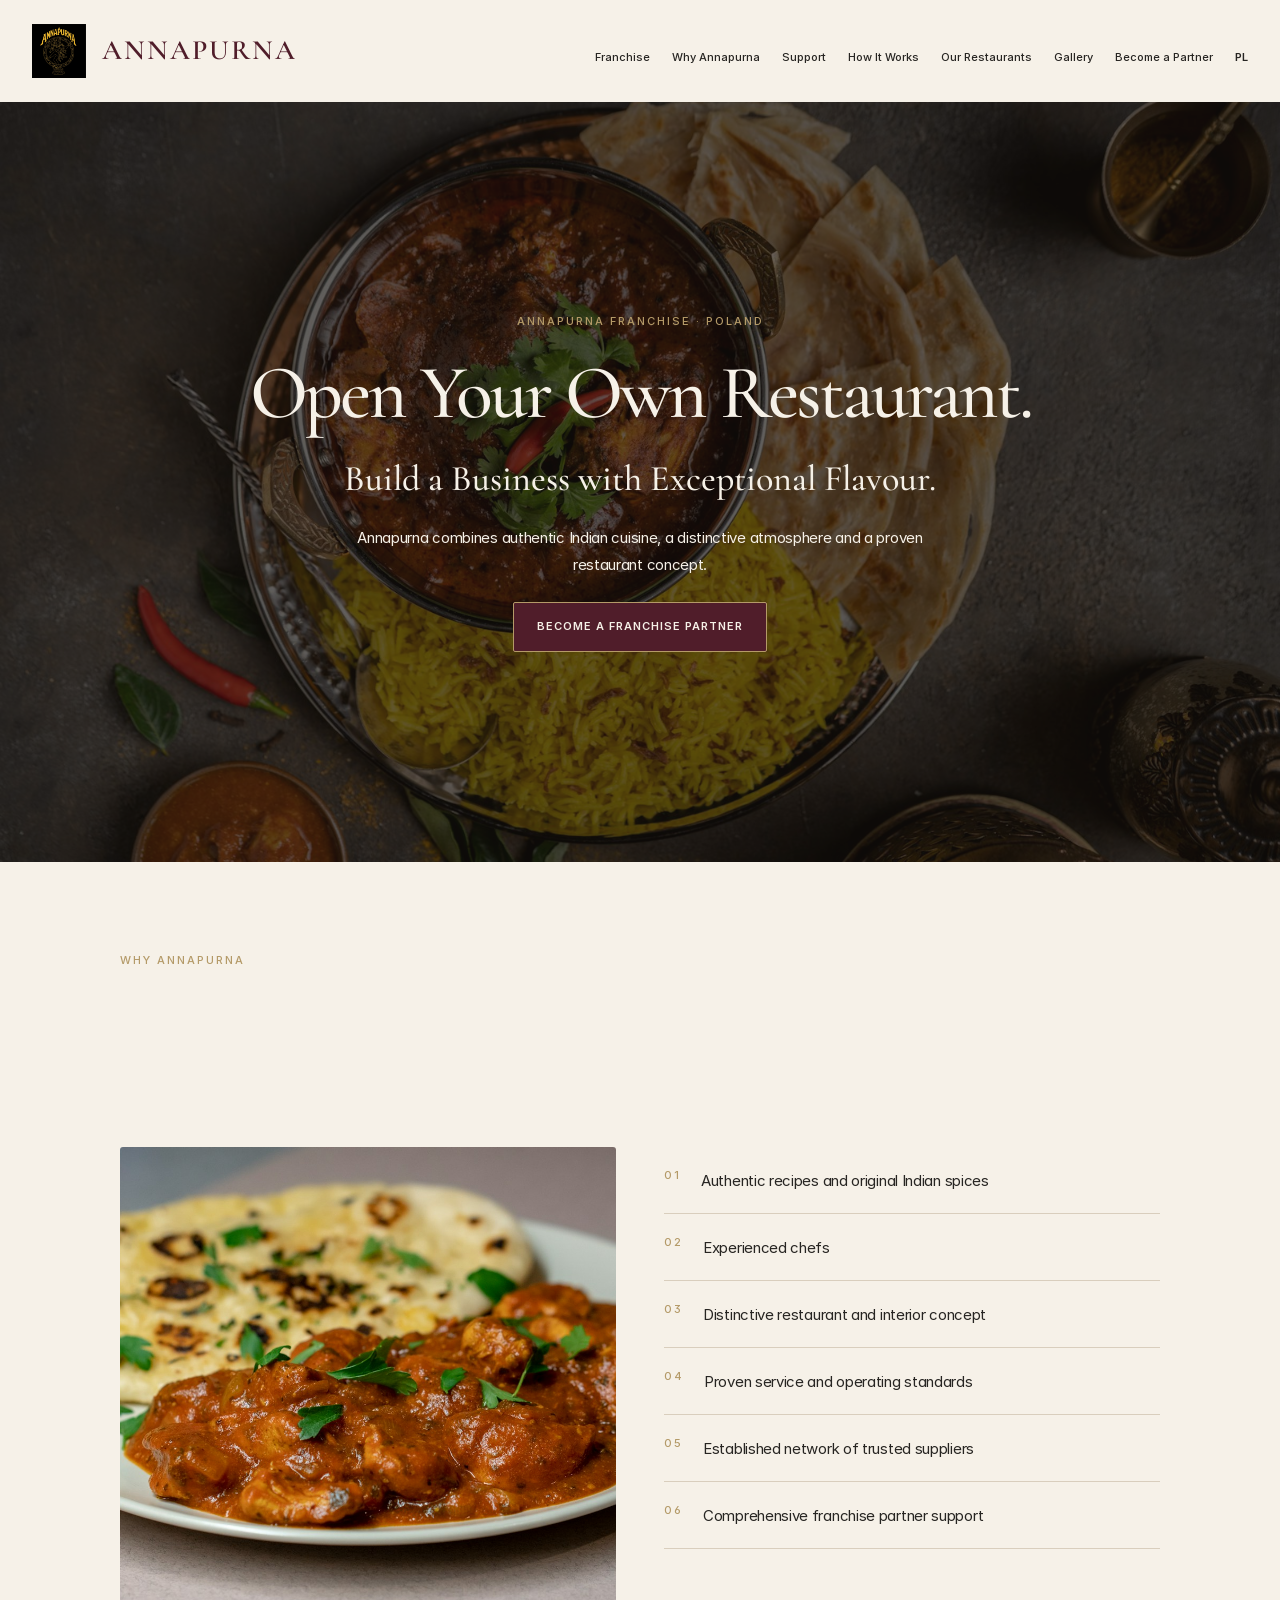
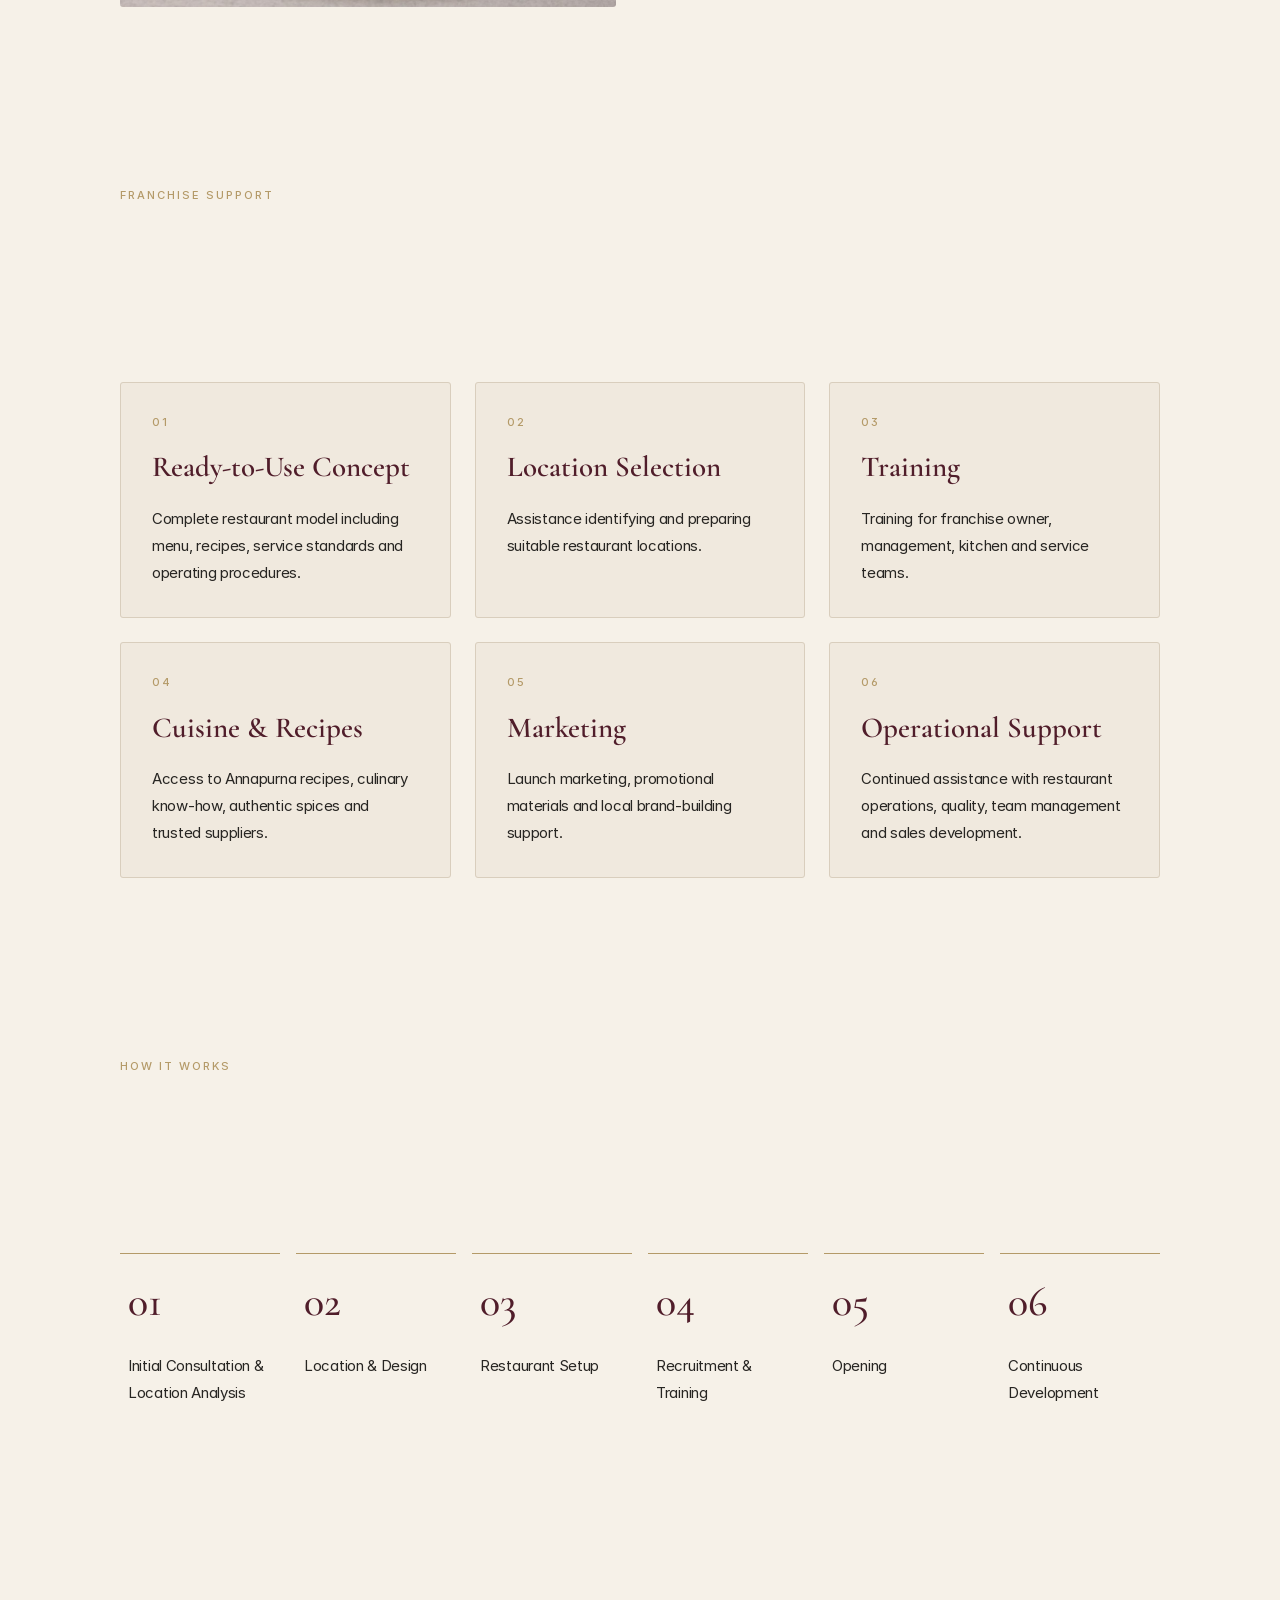
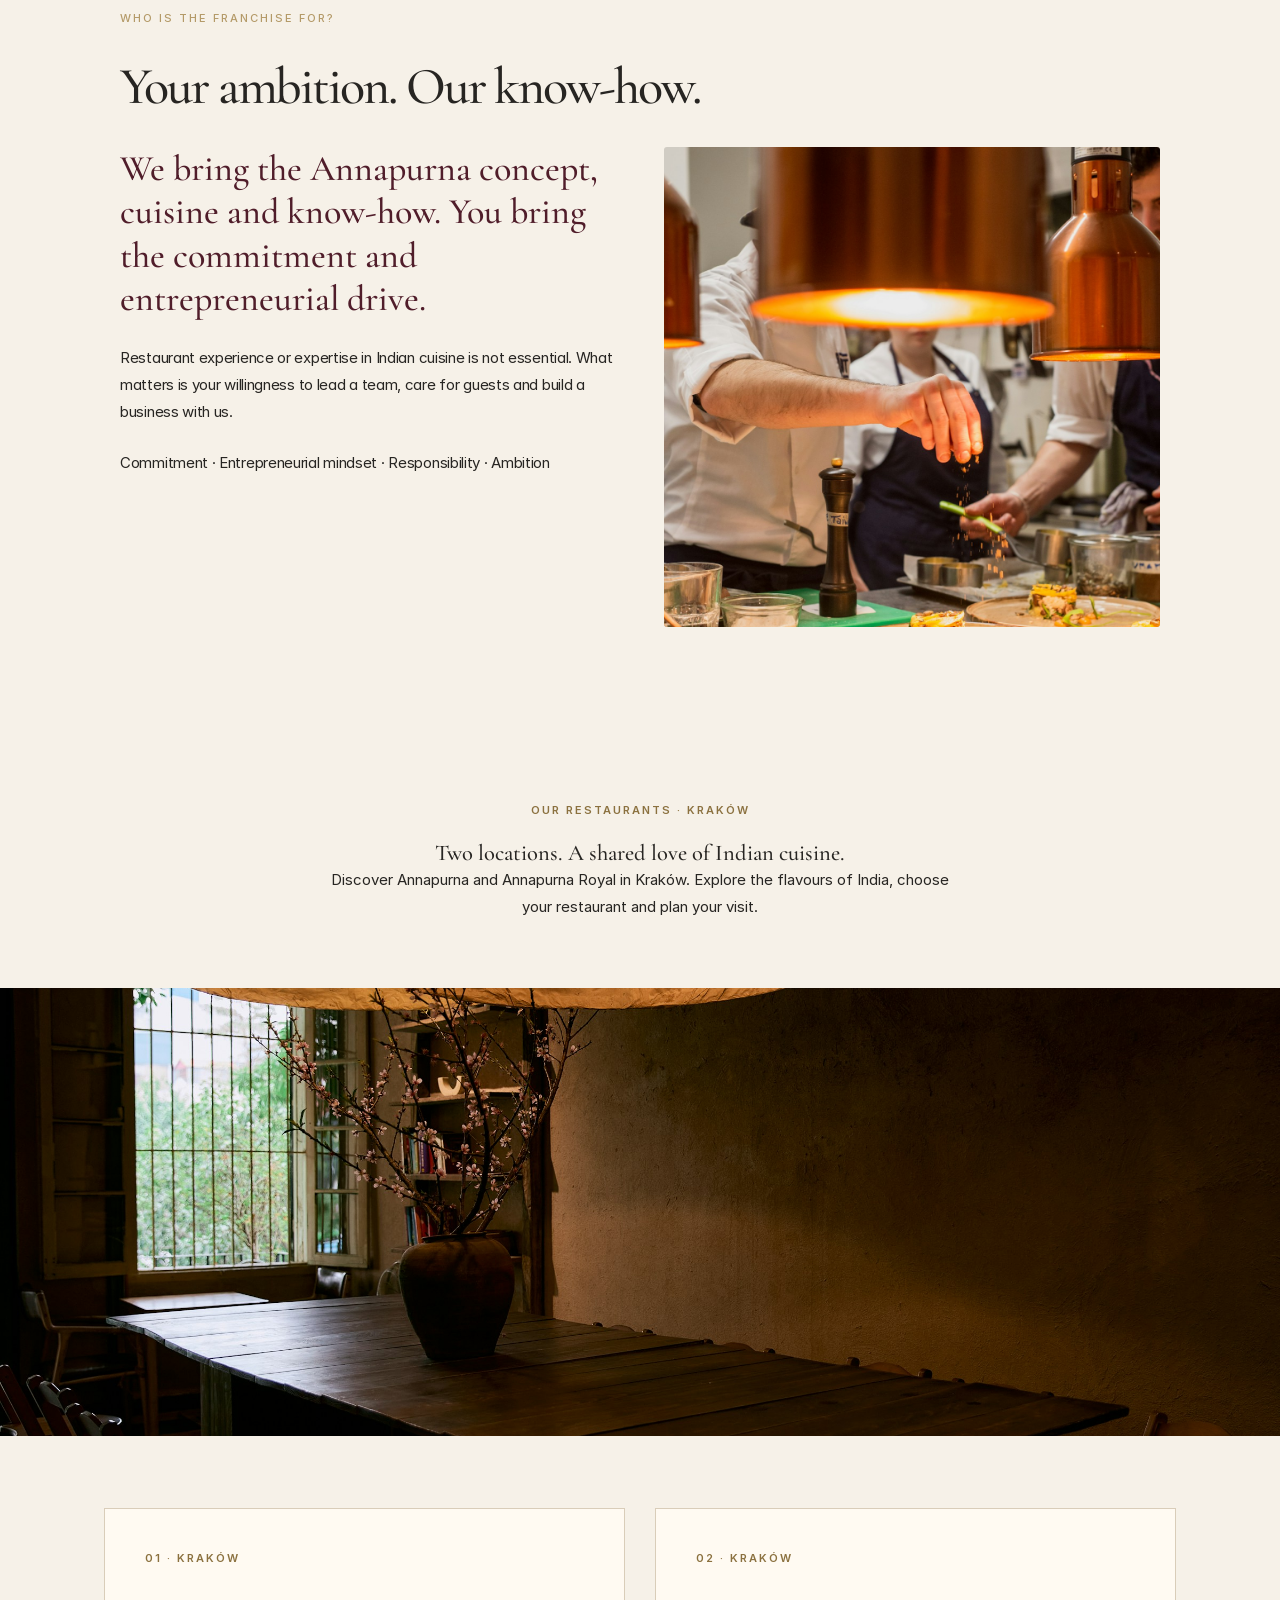
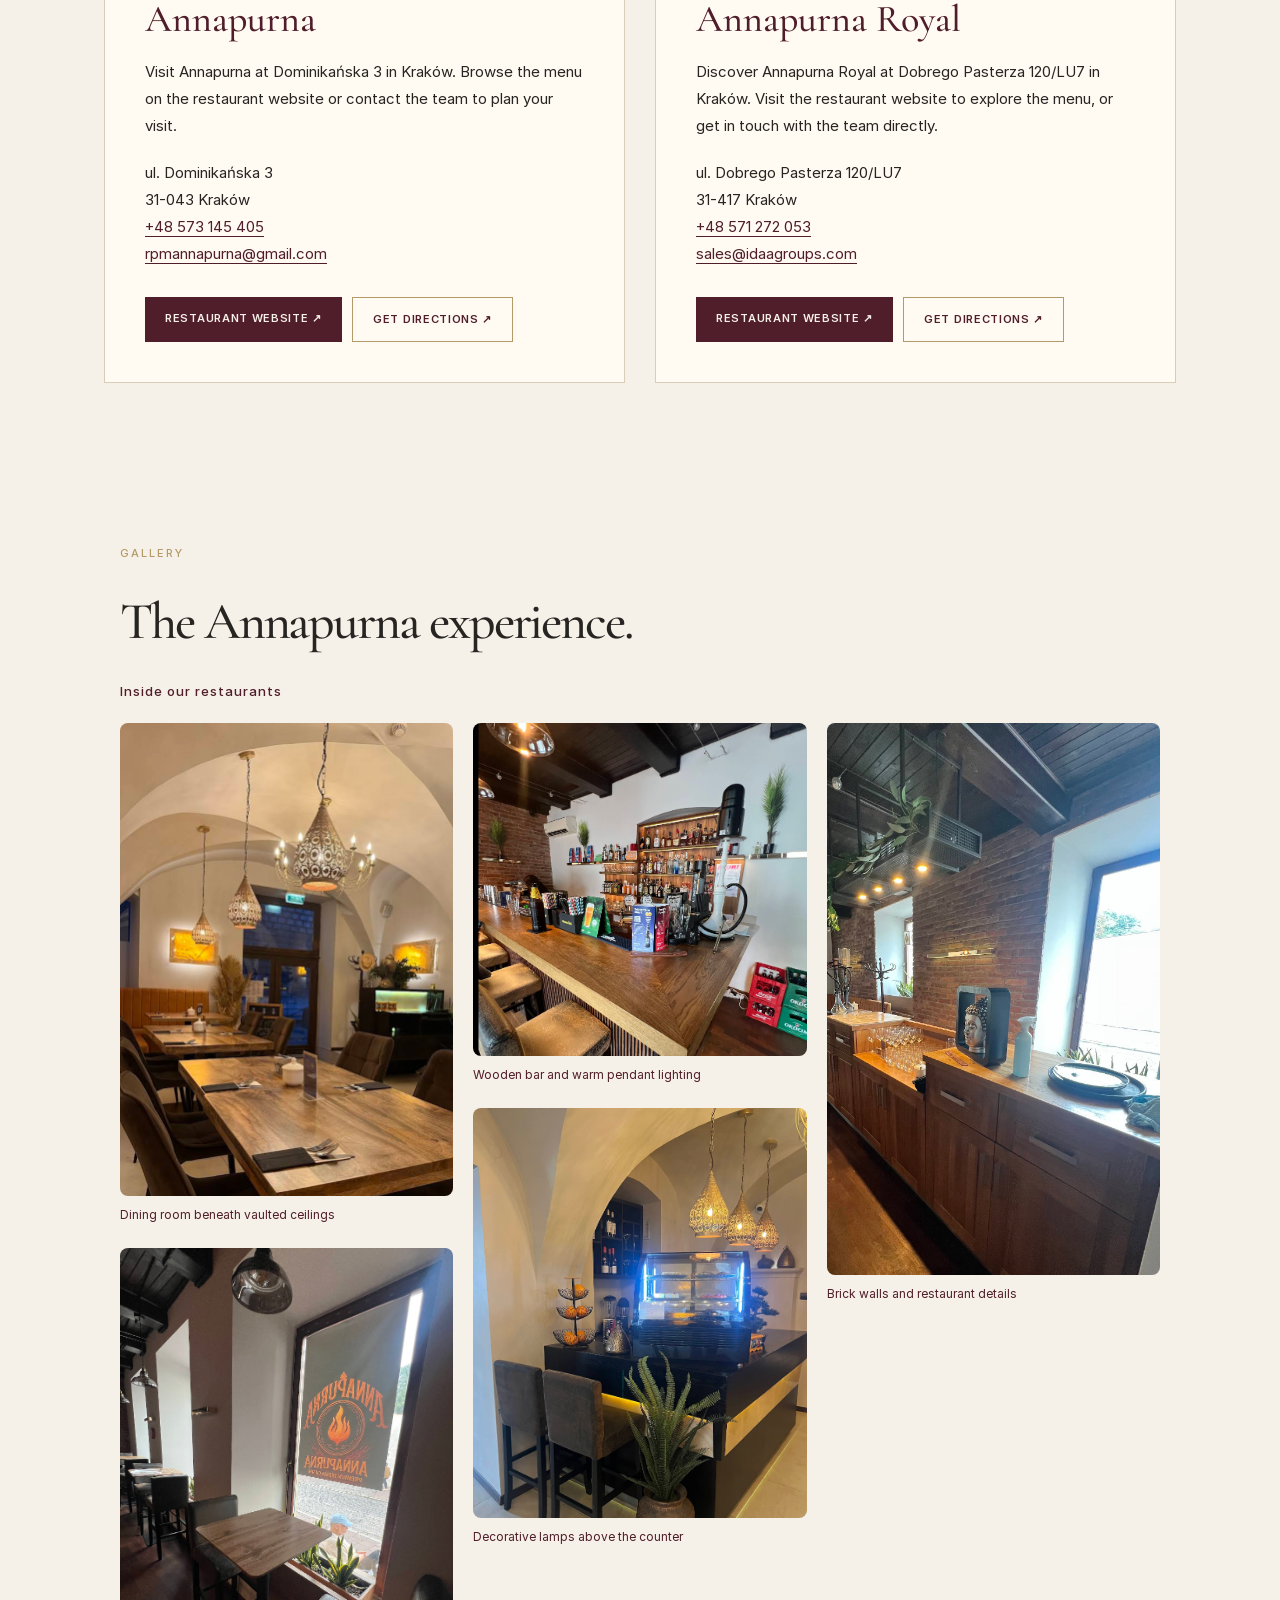
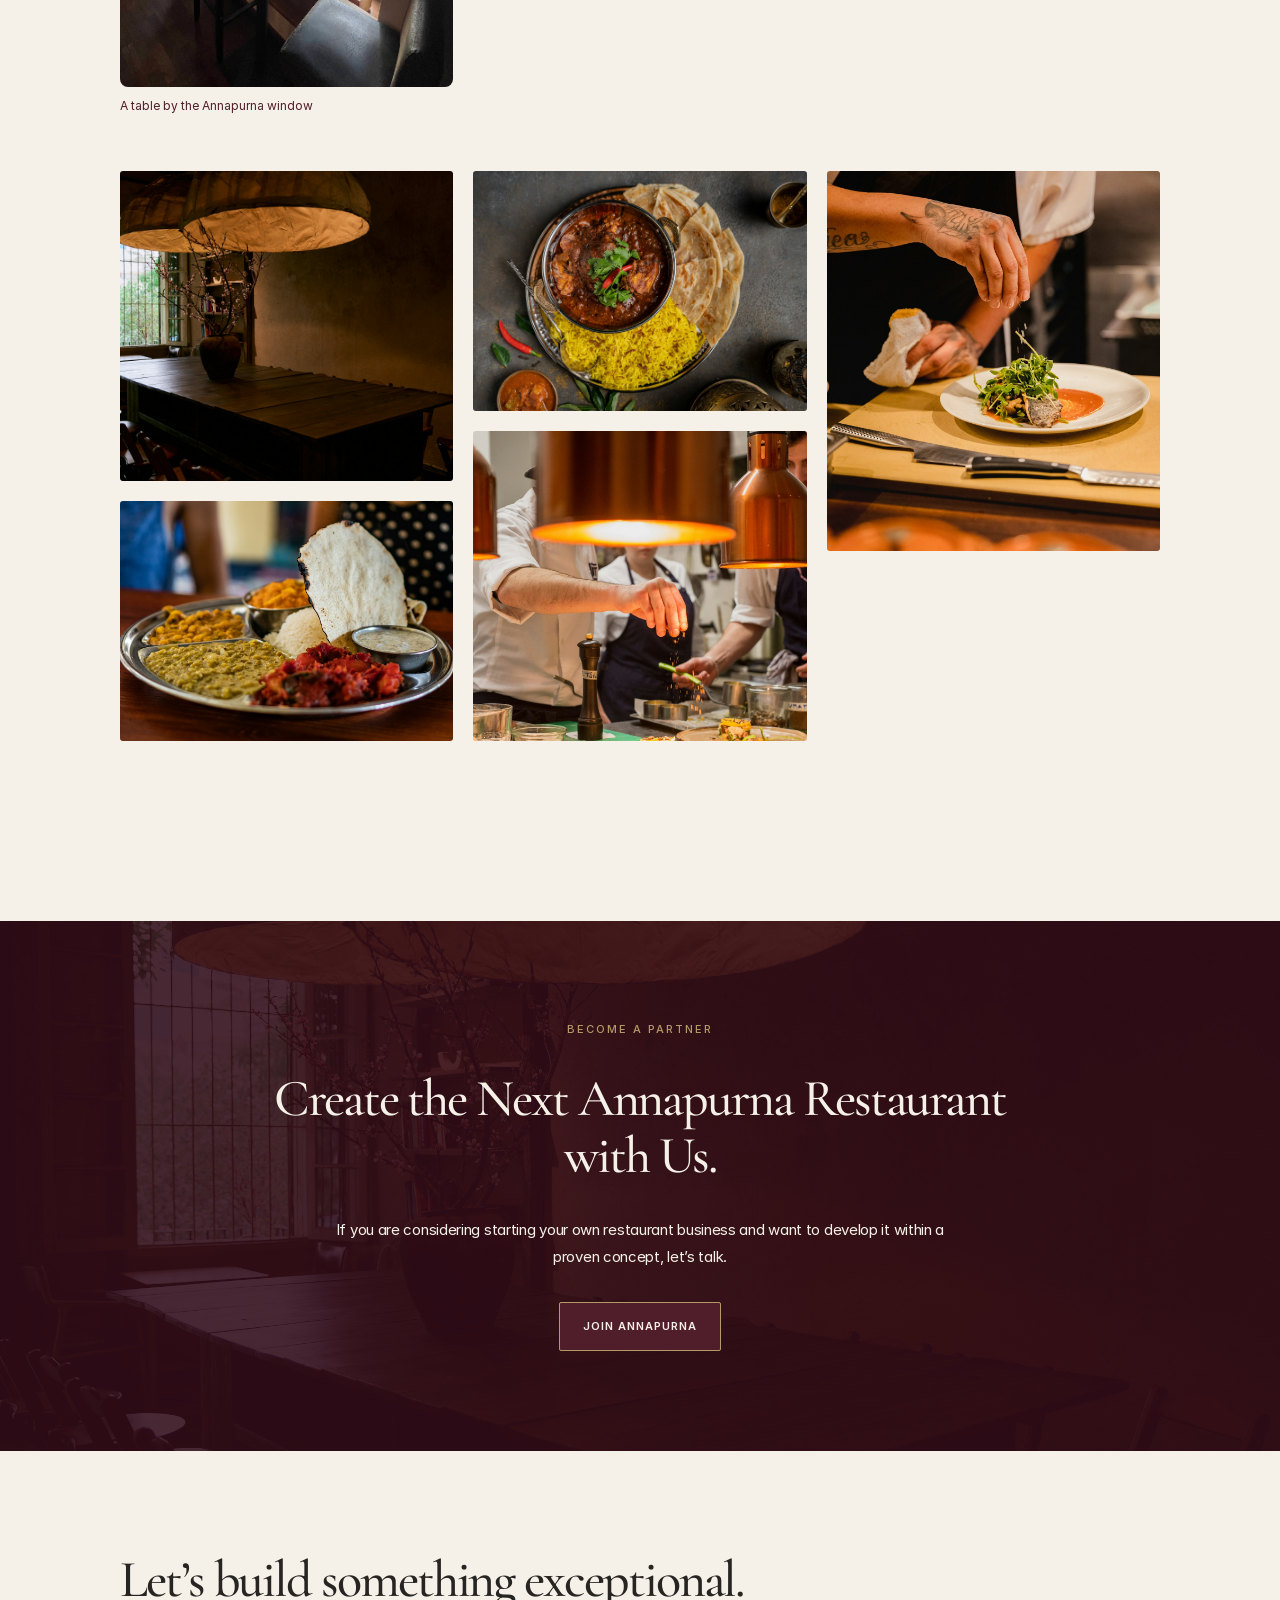
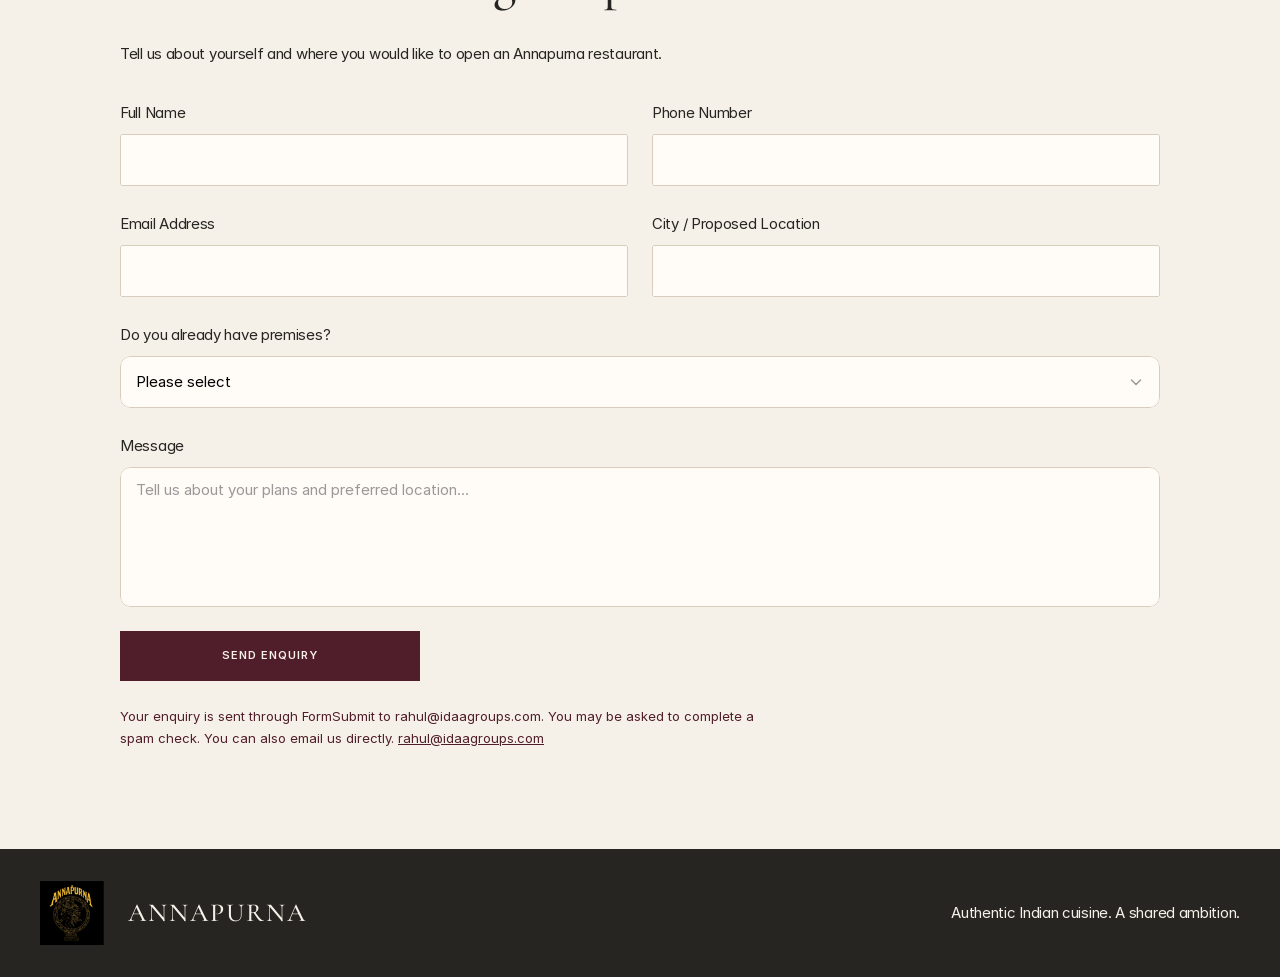
==== index.html @ cd99fc7f "Use the new logo on English and Polish pages" ====
<!doctype html>

<html lang="en">
<head>
<meta charset="utf-8">
<meta name="viewport" content="width=device-width, initial-scale=1">
<title>Annapurna Franchise | Indian Restaurant Franchise Poland</title>
<meta name="description" content="Open an Annapurna Indian restaurant franchise in Poland. Discover our restaurant concept, training and ongoing partner support. Enquire about becoming a franchise partner.">
<link rel="canonical" href="https://annapurnapartners.eu/">
<link rel="icon" href="assets/images/annapurna-gold-logo.jpeg">
<link rel="stylesheet" href="assets/index.css">
<link rel="stylesheet" href="assets/site.css">
<script src="assets/site.js" defer>
</script>
</head>
<body>
<div id="main">
<div class="framer-8sVfm framer-lu9wU framer-1b2y277" data-layout-template="true" style="min-height:100vh;width:auto">
<div class="framer-kde1sw-container">
<div class="ssr-variant hidden-tsliex hidden-1re3m25">
<nav class="framer-WoyXn framer-V1hCl framer-1c32h92 framer-v-1c32h92" data-framer-name="Desktop" style="background-color:var(--token-bd20a147-64d3-4a7b-9d5a-b6e7541d400c);width:100%">
<div class="framer-158oz0j" data-framer-name="Brand and menu">
<div class="framer-hxh96k" data-framer-name="Annapurna Logo">
<div style="position:absolute;border-radius:inherit;corner-shape:inherit;top:0;right:0;bottom:0;left:0">
<img decoding="async" width="1600" height="1600" src="assets/images/annapurna-gold-logo.jpeg" alt="Annapurna logo" style="display:block;width:100%;height:100%;border-radius:inherit;corner-shape:inherit;object-position:center;object-fit:cover">
</div>
</div>
<div class="framer-1288lwt" data-framer-component-type="RichTextContainer" style="--extracted-r6o4lv:var(--token-970d2178-4edd-49f4-8ee4-3be559ba5923);transform:none">
<p dir="auto" class="framer-text" style="--font-selector:R0Y7Q29ybW9yYW50IEdhcmFtb25kLTYwMA==;--framer-font-family:&quot;Cormorant Garamond&quot;, &quot;Cormorant Garamond Placeholder&quot;, serif;--framer-font-size:28px;--framer-font-weight:600;--framer-letter-spacing:2px;--framer-text-color:var(--extracted-r6o4lv, var(--token-970d2178-4edd-49f4-8ee4-3be559ba5923))">ANNAPURNA</p>
</div>
</div>
<div class="framer-1nh0qvi" data-framer-name="Navigation links">
<div class="framer-s6w3a" data-framer-component-type="RichTextContainer" style="transform:none">
<p dir="auto" class="framer-text" style="--font-selector:SW50ZXItTWVkaXVt;--framer-font-size:11px;--framer-font-weight:500">
<a class="framer-text framer-styles-preset-nbis3b" data-styles-preset="m0Fi1srIj" href="./#franchise">Franchise</a>
</p>
</div>
<div class="framer-1vx6iwa" data-framer-component-type="RichTextContainer" style="transform:none">
<p dir="auto" class="framer-text" style="--font-selector:SW50ZXItTWVkaXVt;--framer-font-size:11px;--framer-font-weight:500">
<a class="framer-text framer-styles-preset-nbis3b" data-styles-preset="m0Fi1srIj" href="./#why">Why Annapurna</a>
</p>
</div>
<div class="framer-1soqsgs" data-framer-component-type="RichTextContainer" style="transform:none">
<p dir="auto" class="framer-text" style="--font-selector:SW50ZXItTWVkaXVt;--framer-font-size:11px;--framer-font-weight:500">
<a class="framer-text framer-styles-preset-nbis3b" data-styles-preset="m0Fi1srIj" href="./#support">Support</a>
</p>
</div>
<div class="framer-con6us" data-framer-component-type="RichTextContainer" style="transform:none">
<p dir="auto" class="framer-text" style="--font-selector:SW50ZXItTWVkaXVt;--framer-font-size:11px;--framer-font-weight:500">
<a class="framer-text framer-styles-preset-nbis3b" data-styles-preset="m0Fi1srIj" href="./#process">How It Works</a>
</p>
</div>
<div class="framer-rexme7" data-framer-component-type="RichTextContainer" style="transform:none">
<p dir="auto" class="framer-text" style="--font-selector:SW50ZXItTWVkaXVt;--framer-font-size:11px;--framer-font-weight:500">
<a class="framer-text framer-styles-preset-nbis3b" data-styles-preset="m0Fi1srIj" href="./page.html">Our Restaurants</a>
</p>
</div>
<div class="framer-1np2rli" data-framer-component-type="RichTextContainer" style="transform:none">
<p dir="auto" class="framer-text" style="--font-selector:SW50ZXItTWVkaXVt;--framer-font-size:11px;--framer-font-weight:500">
<a class="framer-text framer-styles-preset-nbis3b" data-styles-preset="m0Fi1srIj" href="./#gallery">Gallery</a>
</p>
</div>
<div class="framer-d7omqh" data-framer-component-type="RichTextContainer" style="transform:none">
<p dir="auto" class="framer-text" style="--font-selector:SW50ZXItTWVkaXVt;--framer-font-size:11px;--framer-font-weight:500">
<a class="framer-text framer-styles-preset-nbis3b" data-styles-preset="m0Fi1srIj" href="./#enquiry">Become a Partner</a>
</p>
</div>
<div class="framer-aljx1r" data-framer-name="Language switch" data-framer-component-type="RichTextContainer" style="transform:none">
<p dir="auto" class="framer-text" style="--font-selector:SW50ZXItU2VtaUJvbGQ=;--framer-font-size:11px;--framer-font-weight:600">
<a class="framer-text framer-styles-preset-nbis3b" data-styles-preset="m0Fi1srIj" href="./pl.html">PL</a>
</p>
</div>
</div>
</nav>
</div>
<div class="ssr-variant hidden-1b2y277">
<nav class="framer-WoyXn framer-V1hCl framer-1c32h92 framer-v-1s7jv7d" data-framer-name="Phone" style="background-color:var(--token-bd20a147-64d3-4a7b-9d5a-b6e7541d400c);width:100%">
<div class="framer-158oz0j" data-framer-name="Brand and menu">
<div class="framer-hxh96k" data-framer-name="Annapurna Logo">
<div style="position:absolute;border-radius:inherit;corner-shape:inherit;top:0;right:0;bottom:0;left:0">
<img decoding="async" width="1600" height="1600" src="assets/images/annapurna-gold-logo.jpeg" alt="Annapurna logo" style="display:block;width:100%;height:100%;border-radius:inherit;corner-shape:inherit;object-position:center;object-fit:cover">
</div>
</div>
<div class="framer-1288lwt" data-framer-component-type="RichTextContainer" style="--extracted-r6o4lv:var(--token-970d2178-4edd-49f4-8ee4-3be559ba5923);transform:none">
<p dir="auto" class="framer-text" style="--font-selector:R0Y7Q29ybW9yYW50IEdhcmFtb25kLTYwMA==;--framer-font-family:&quot;Cormorant Garamond&quot;, &quot;Cormorant Garamond Placeholder&quot;, serif;--framer-font-size:20px;--framer-font-weight:600;--framer-letter-spacing:1px;--framer-text-color:var(--extracted-r6o4lv, var(--token-970d2178-4edd-49f4-8ee4-3be559ba5923))">ANNAPURNA</p>
</div>
<div class="framer-ixmkf9" data-border="true" data-framer-name="Menu" data-highlight="true" tabindex="0" style="--border-bottom-width:1px;--border-color:rgb(180, 154, 104);--border-left-width:1px;--border-right-width:1px;--border-style:solid;--border-top-width:1px" role="button" aria-expanded="false" aria-label="Toggle navigation menu">
<div class="framer-s2u7ib" data-framer-component-type="RichTextContainer" style="transform:none">
<p dir="auto" class="framer-text" style="--font-selector:SW50ZXItTWVkaXVt;--framer-font-size:11px;--framer-font-weight:500">MENU</p>
</div>
</div>
</div>
<div class="framer-1nh0qvi" data-framer-name="Navigation links">
<div class="framer-s6w3a" data-framer-component-type="RichTextContainer" style="transform:none">
<p dir="auto" class="framer-text" style="--font-selector:SW50ZXItTWVkaXVt;--framer-font-size:11px;--framer-font-weight:500">
<a class="framer-text framer-styles-preset-nbis3b" data-styles-preset="m0Fi1srIj" href="./#franchise">Franchise</a>
</p>
</div>
<div class="framer-1vx6iwa" data-framer-component-type="RichTextContainer" style="transform:none">
<p dir="auto" class="framer-text" style="--font-selector:SW50ZXItTWVkaXVt;--framer-font-size:11px;--framer-font-weight:500">
<a class="framer-text framer-styles-preset-nbis3b" data-styles-preset="m0Fi1srIj" href="./#why">Why Annapurna</a>
</p>
</div>
<div class="framer-1soqsgs" data-framer-component-type="RichTextContainer" style="transform:none">
<p dir="auto" class="framer-text" style="--font-selector:SW50ZXItTWVkaXVt;--framer-font-size:11px;--framer-font-weight:500">
<a class="framer-text framer-styles-preset-nbis3b" data-styles-preset="m0Fi1srIj" href="./#support">Support</a>
</p>
</div>
<div class="framer-con6us" data-framer-component-type="RichTextContainer" style="transform:none">
<p dir="auto" class="framer-text" style="--font-selector:SW50ZXItTWVkaXVt;--framer-font-size:11px;--framer-font-weight:500">
<a class="framer-text framer-styles-preset-nbis3b" data-styles-preset="m0Fi1srIj" href="./#process">How It Works</a>
</p>
</div>
<div class="framer-rexme7" data-framer-component-type="RichTextContainer" style="transform:none">
<p dir="auto" class="framer-text" style="--font-selector:SW50ZXItTWVkaXVt;--framer-font-size:11px;--framer-font-weight:500">
<a class="framer-text framer-styles-preset-nbis3b" data-styles-preset="m0Fi1srIj" href="./page.html">Our Restaurants</a>
</p>
</div>
<div class="framer-1np2rli" data-framer-component-type="RichTextContainer" style="transform:none">
<p dir="auto" class="framer-text" style="--font-selector:SW50ZXItTWVkaXVt;--framer-font-size:11px;--framer-font-weight:500">
<a class="framer-text framer-styles-preset-nbis3b" data-styles-preset="m0Fi1srIj" href="./#gallery">Gallery</a>
</p>
</div>
<div class="framer-d7omqh" data-framer-component-type="RichTextContainer" style="transform:none">
<p dir="auto" class="framer-text" style="--font-selector:SW50ZXItTWVkaXVt;--framer-font-size:11px;--framer-font-weight:500">
<a class="framer-text framer-styles-preset-nbis3b" data-styles-preset="m0Fi1srIj" href="./#enquiry">Become a Partner</a>
</p>
</div>
<div class="framer-aljx1r" data-framer-name="Language switch" data-framer-component-type="RichTextContainer" style="transform:none">
<p dir="auto" class="framer-text" style="--font-selector:SW50ZXItU2VtaUJvbGQ=;--framer-font-size:11px;--framer-font-weight:600">
<a class="framer-text framer-styles-preset-nbis3b" data-styles-preset="m0Fi1srIj" href="./pl.html">PL</a>
</p>
</div>
</div>
</nav>
</div>
</div>
<div class="framer-riPcp framer-cYHFl framer-4xK9e framer-lu9wU framer-NHAus framer-72rtr7" style="min-height:100vh;width:auto;display:contents">
<div class="framer-ezc4q6" data-framer-name="Franchise" id="franchise">
<div style="position:absolute;border-radius:inherit;corner-shape:inherit;top:0;right:0;bottom:0;left:0">
<img decoding="async" width="1600" height="1067" src="assets/images/NaKuo4T1jBxpm4BqhZ1757sI.jpg" alt style="display:block;width:100%;height:100%;border-radius:inherit;corner-shape:inherit;object-position:center;object-fit:cover">
</div>
<div class="framer-1rd3xup" data-framer-name="Cinematic shade">
</div>
<div class="framer-5own0z" data-framer-name="Opening message" style="">
<div class="framer-1q4n383" data-framer-component-type="RichTextContainer" style="transform:none">
<p class="framer-text framer-styles-preset-1azizci" data-styles-preset="t3lvwHBvp" dir="auto" style="--framer-text-alignment:center">ANNAPURNA FRANCHISE · POLAND</p>
</div>
<div class="framer-1g1k4o7" data-framer-component-type="RichTextContainer" style="transform:none">
<h1 class="framer-text framer-styles-preset-12r7wg7" data-styles-preset="mNXYrLosG" dir="auto" style="--framer-text-alignment:center;--framer-text-color:var(--token-bd20a147-64d3-4a7b-9d5a-b6e7541d400c)">Open Your Own Restaurant.</h1>
</div>
<div class="ssr-variant hidden-afut7o">
<div class="framer-x34nhc" data-framer-component-type="RichTextContainer" style="transform:none">
<p dir="auto" style="--font-selector:R0Y7Q29ybW9yYW50IEdhcmFtb25kLTUwMA==;--framer-font-family:&quot;Cormorant Garamond&quot;, &quot;Cormorant Garamond Placeholder&quot;, serif;--framer-font-size:36px;--framer-font-weight:500;--framer-text-alignment:center;--framer-text-color:var(--token-bd20a147-64d3-4a7b-9d5a-b6e7541d400c)" class="framer-text">Build a Business with Exceptional Flavour.</p>
</div>
</div>
<div class="ssr-variant hidden-q4e8tt hidden-72rtr7">
<div class="framer-x34nhc" data-framer-component-type="RichTextContainer" style="transform:none">
<p dir="auto" style="--font-selector:R0Y7Q29ybW9yYW50IEdhcmFtb25kLTUwMA==;--framer-font-family:&quot;Cormorant Garamond&quot;, &quot;Cormorant Garamond Placeholder&quot;, serif;--framer-font-size:28px;--framer-font-weight:500;--framer-text-alignment:center;--framer-text-color:var(--token-bd20a147-64d3-4a7b-9d5a-b6e7541d400c)" class="framer-text">Build a Business with Exceptional Flavour.</p>
</div>
</div>
<div class="framer-w3mdhg" data-framer-component-type="RichTextContainer" style="transform:none">
<p class="framer-text framer-styles-preset-oyfe0f" data-styles-preset="tK447ahy5" dir="auto" style="--framer-text-alignment:center;--framer-text-color:var(--token-bd20a147-64d3-4a7b-9d5a-b6e7541d400c)">Annapurna combines authentic Indian cuisine, a distinctive atmosphere and a proven restaurant concept.</p>
</div>
<div class="ssr-variant">
<div class="framer-1dzw1g1-container">
<a class="framer-CMGu7 framer-j9s2dq framer-v-j9s2dq framer-121qbx7" data-border="true" data-framer-name="Default" href="./#enquiry" tabindex="0" style="--border-bottom-width:1px;--border-color:rgb(180, 154, 104);--border-left-width:1px;--border-right-width:1px;--border-style:solid;--border-top-width:1px;background-color:var(--token-970d2178-4edd-49f4-8ee4-3be559ba5923);border-bottom-left-radius:2px;border-bottom-right-radius:2px;border-top-left-radius:2px;border-top-right-radius:2px;opacity:1">
<div class="framer-f4v40z" data-framer-name="Label" data-framer-component-type="RichTextContainer" style="--extracted-r6o4lv:var(--token-bd20a147-64d3-4a7b-9d5a-b6e7541d400c);transform:none">
<p dir="auto" class="framer-text" style="--font-selector:SW50ZXItU2VtaUJvbGQ=;--framer-font-size:11px;--framer-font-weight:600;--framer-letter-spacing:1px;--framer-text-color:var(--extracted-r6o4lv, var(--token-bd20a147-64d3-4a7b-9d5a-b6e7541d400c))">BECOME A FRANCHISE PARTNER</p>
</div>
</a>
</div>
</div>
</div>
</div>
<div class="framer-1ckv8wo" data-framer-name="Why Annapurna" id="why">
<div class="framer-1i9d152" data-framer-component-type="RichTextContainer" style="transform:none">
<p class="framer-text framer-styles-preset-1azizci" data-styles-preset="t3lvwHBvp" dir="auto">WHY ANNAPURNA</p>
</div>
<div class="framer-wjubzw" data-framer-component-type="RichTextContainer" style="will-change:transform;opacity:0;transform:translateY(10px)">
<h2 class="framer-text framer-styles-preset-houfl" data-styles-preset="ljGQ0Ru30" dir="auto" style="--framer-text-alignment:start">Authentic Indian Tradition. A Modern Restaurant Business.</h2>
</div>
<div class="framer-1qrrjuj" data-framer-name="Tradition and standards">
<div class="ssr-variant">
<div class="framer-1ds49rl" data-framer-name="Authentic Indian cuisine">
<div style="position:absolute;border-radius:inherit;corner-shape:inherit;top:0;right:0;bottom:0;left:0">
<img decoding="async" loading="lazy" width="1600" height="867" src="assets/images/YxHeZUZZ2MugEnj5uAsgZVhUUvc.jpg" alt="Indian curry with freshly baked naan" style="display:block;width:100%;height:100%;border-radius:inherit;corner-shape:inherit;object-position:center;object-fit:cover">
</div>
</div>
</div>
<div class="framer-1tmlqjd" data-framer-name="Our foundations">
<div class="framer-1jt1ler" data-border="true" data-framer-name="Brand foundation">
<div class="framer-16mzyx9" data-framer-component-type="RichTextContainer" style="transform:none">
<p class="framer-text framer-styles-preset-1azizci" data-styles-preset="t3lvwHBvp" dir="auto">01</p>
</div>
<div class="framer-1httuo" data-framer-component-type="RichTextContainer" style="transform:none">
<p class="framer-text framer-styles-preset-oyfe0f" data-styles-preset="tK447ahy5" dir="auto">Authentic recipes and original Indian spices</p>
</div>
</div>
<div class="framer-skiulo" data-border="true" data-framer-name="Brand foundation">
<div class="framer-1yukvu7" data-framer-component-type="RichTextContainer" style="transform:none">
<p class="framer-text framer-styles-preset-1azizci" data-styles-preset="t3lvwHBvp" dir="auto">02</p>
</div>
<div class="framer-1n5lz9v" data-framer-component-type="RichTextContainer" style="transform:none">
<p class="framer-text framer-styles-preset-oyfe0f" data-styles-preset="tK447ahy5" dir="auto">Experienced chefs</p>
</div>
</div>
<div class="framer-19pa5ha" data-border="true" data-framer-name="Brand foundation">
<div class="framer-su5u7g" data-framer-component-type="RichTextContainer" style="transform:none">
<p class="framer-text framer-styles-preset-1azizci" data-styles-preset="t3lvwHBvp" dir="auto">03</p>
</div>
<div class="framer-85whtz" data-framer-component-type="RichTextContainer" style="transform:none">
<p class="framer-text framer-styles-preset-oyfe0f" data-styles-preset="tK447ahy5" dir="auto">Distinctive restaurant and interior concept</p>
</div>
</div>
<div class="framer-1dq1fcb" data-border="true" data-framer-name="Brand foundation">
<div class="framer-1cz6w21" data-framer-component-type="RichTextContainer" style="transform:none">
<p class="framer-text framer-styles-preset-1azizci" data-styles-preset="t3lvwHBvp" dir="auto">04</p>
</div>
<div class="framer-hlt2g5" data-framer-component-type="RichTextContainer" style="transform:none">
<p class="framer-text framer-styles-preset-oyfe0f" data-styles-preset="tK447ahy5" dir="auto">Proven service and operating standards</p>
</div>
</div>
<div class="framer-1opwfyo" data-border="true" data-framer-name="Brand foundation">
<div class="framer-1xc42zv" data-framer-component-type="RichTextContainer" style="transform:none">
<p class="framer-text framer-styles-preset-1azizci" data-styles-preset="t3lvwHBvp" dir="auto">05</p>
</div>
<div class="framer-qx4ezm" data-framer-component-type="RichTextContainer" style="transform:none">
<p class="framer-text framer-styles-preset-oyfe0f" data-styles-preset="tK447ahy5" dir="auto">Established network of trusted suppliers</p>
</div>
</div>
<div class="framer-l2urr0" data-border="true" data-framer-name="Brand foundation">
<div class="framer-1p1adxf" data-framer-component-type="RichTextContainer" style="transform:none">
<p class="framer-text framer-styles-preset-1azizci" data-styles-preset="t3lvwHBvp" dir="auto">06</p>
</div>
<div class="framer-13zyqan" data-framer-component-type="RichTextContainer" style="transform:none">
<p class="framer-text framer-styles-preset-oyfe0f" data-styles-preset="tK447ahy5" dir="auto">Comprehensive franchise partner support</p>
</div>
</div>
</div>
</div>
</div>
<div class="framer-ymtdzs" data-framer-name="Franchise Support" id="support">
<div class="framer-1da81cx" data-framer-component-type="RichTextContainer" style="transform:none">
<p class="framer-text framer-styles-preset-1azizci" data-styles-preset="t3lvwHBvp" dir="auto">FRANCHISE SUPPORT</p>
</div>
<div class="framer-1rsqy9r" data-framer-component-type="RichTextContainer" style="will-change:transform;opacity:0;transform:translateY(10px)">
<h2 class="framer-text framer-styles-preset-houfl" data-styles-preset="ljGQ0Ru30" dir="auto" style="--framer-text-alignment:start">A complete concept. Support at every step.</h2>
</div>
<div class="framer-1enknl7" data-framer-name="Partner support">
<div class="framer-kktym7" data-border="true" data-framer-name="Ready-to-Use Concept">
<div class="framer-vlb8vg" data-framer-component-type="RichTextContainer" style="transform:none">
<p class="framer-text framer-styles-preset-1azizci" data-styles-preset="t3lvwHBvp" dir="auto">01</p>
</div>
<div class="framer-12hf8wd" data-framer-component-type="RichTextContainer" style="transform:none">
<h3 dir="auto" style="--font-selector:R0Y7Q29ybW9yYW50IEdhcmFtb25kLTYwMA==;--framer-font-family:&quot;Cormorant Garamond&quot;, &quot;Cormorant Garamond Placeholder&quot;, serif;--framer-font-size:29px;--framer-font-weight:600;--framer-text-color:#501D2A" class="framer-text">Ready-to-Use Concept</h3>
</div>
<div class="framer-ans1oo" data-framer-component-type="RichTextContainer" style="transform:none">
<p class="framer-text framer-styles-preset-oyfe0f" data-styles-preset="tK447ahy5" dir="auto">Complete restaurant model including menu, recipes, service standards and operating procedures.</p>
</div>
</div>
<div class="framer-15jicj2" data-border="true" data-framer-name="Location Selection">
<div class="framer-1jwb25l" data-framer-component-type="RichTextContainer" style="transform:none">
<p class="framer-text framer-styles-preset-1azizci" data-styles-preset="t3lvwHBvp" dir="auto">02</p>
</div>
<div class="framer-ld67gz" data-framer-component-type="RichTextContainer" style="transform:none">
<h3 dir="auto" style="--font-selector:R0Y7Q29ybW9yYW50IEdhcmFtb25kLTYwMA==;--framer-font-family:&quot;Cormorant Garamond&quot;, &quot;Cormorant Garamond Placeholder&quot;, serif;--framer-font-size:29px;--framer-font-weight:600;--framer-text-color:#501D2A" class="framer-text">Location Selection</h3>
</div>
<div class="framer-fj2twg" data-framer-component-type="RichTextContainer" style="transform:none">
<p class="framer-text framer-styles-preset-oyfe0f" data-styles-preset="tK447ahy5" dir="auto">Assistance identifying and preparing suitable restaurant locations.</p>
</div>
</div>
<div class="framer-efhpqh" data-border="true" data-framer-name="Training">
<div class="framer-d4v6sg" data-framer-component-type="RichTextContainer" style="transform:none">
<p class="framer-text framer-styles-preset-1azizci" data-styles-preset="t3lvwHBvp" dir="auto">03</p>
</div>
<div class="framer-1ndmcn0" data-framer-component-type="RichTextContainer" style="transform:none">
<h3 dir="auto" style="--font-selector:R0Y7Q29ybW9yYW50IEdhcmFtb25kLTYwMA==;--framer-font-family:&quot;Cormorant Garamond&quot;, &quot;Cormorant Garamond Placeholder&quot;, serif;--framer-font-size:29px;--framer-font-weight:600;--framer-text-color:#501D2A" class="framer-text">Training</h3>
</div>
<div class="framer-1krmyfs" data-framer-component-type="RichTextContainer" style="transform:none">
<p class="framer-text framer-styles-preset-oyfe0f" data-styles-preset="tK447ahy5" dir="auto">Training for franchise owner, management, kitchen and service teams.</p>
</div>
</div>
<div class="framer-17svaz8" data-border="true" data-framer-name="Cuisine &amp; Recipes">
<div class="framer-15t3m4" data-framer-component-type="RichTextContainer" style="transform:none">
<p class="framer-text framer-styles-preset-1azizci" data-styles-preset="t3lvwHBvp" dir="auto">04</p>
</div>
<div class="framer-o6m3ya" data-framer-component-type="RichTextContainer" style="transform:none">
<h3 dir="auto" style="--font-selector:R0Y7Q29ybW9yYW50IEdhcmFtb25kLTYwMA==;--framer-font-family:&quot;Cormorant Garamond&quot;, &quot;Cormorant Garamond Placeholder&quot;, serif;--framer-font-size:29px;--framer-font-weight:600;--framer-text-color:#501D2A" class="framer-text">Cuisine &amp; Recipes</h3>
</div>
<div class="framer-whq9yd" data-framer-component-type="RichTextContainer" style="transform:none">
<p class="framer-text framer-styles-preset-oyfe0f" data-styles-preset="tK447ahy5" dir="auto">Access to Annapurna recipes, culinary know-how, authentic spices and trusted suppliers.</p>
</div>
</div>
<div class="framer-wxvgt4" data-border="true" data-framer-name="Marketing">
<div class="framer-1m75wcx" data-framer-component-type="RichTextContainer" style="transform:none">
<p class="framer-text framer-styles-preset-1azizci" data-styles-preset="t3lvwHBvp" dir="auto">05</p>
</div>
<div class="framer-uair0e" data-framer-component-type="RichTextContainer" style="transform:none">
<h3 dir="auto" style="--font-selector:R0Y7Q29ybW9yYW50IEdhcmFtb25kLTYwMA==;--framer-font-family:&quot;Cormorant Garamond&quot;, &quot;Cormorant Garamond Placeholder&quot;, serif;--framer-font-size:29px;--framer-font-weight:600;--framer-text-color:#501D2A" class="framer-text">Marketing</h3>
</div>
<div class="framer-wdocda" data-framer-component-type="RichTextContainer" style="transform:none">
<p class="framer-text framer-styles-preset-oyfe0f" data-styles-preset="tK447ahy5" dir="auto">Launch marketing, promotional materials and local brand-building support.</p>
</div>
</div>
<div class="framer-wgbfov" data-border="true" data-framer-name="Operational Support">
<div class="framer-16agacl" data-framer-component-type="RichTextContainer" style="transform:none">
<p class="framer-text framer-styles-preset-1azizci" data-styles-preset="t3lvwHBvp" dir="auto">06</p>
</div>
<div class="framer-1bh8kir" data-framer-component-type="RichTextContainer" style="transform:none">
<h3 dir="auto" style="--font-selector:R0Y7Q29ybW9yYW50IEdhcmFtb25kLTYwMA==;--framer-font-family:&quot;Cormorant Garamond&quot;, &quot;Cormorant Garamond Placeholder&quot;, serif;--framer-font-size:29px;--framer-font-weight:600;--framer-text-color:#501D2A" class="framer-text">Operational Support</h3>
</div>
<div class="framer-1xsxj6n" data-framer-component-type="RichTextContainer" style="transform:none">
<p class="framer-text framer-styles-preset-oyfe0f" data-styles-preset="tK447ahy5" dir="auto">Continued assistance with restaurant operations, quality, team management and sales development.</p>
</div>
</div>
</div>
</div>
<div class="framer-2g1sje" data-framer-name="How It Works" id="process">
<div class="framer-1i07nm5" data-framer-component-type="RichTextContainer" style="transform:none">
<p class="framer-text framer-styles-preset-1azizci" data-styles-preset="t3lvwHBvp" dir="auto">HOW IT WORKS</p>
</div>
<div class="framer-1sfapuv" data-framer-component-type="RichTextContainer" style="will-change:transform;opacity:0;transform:translateY(10px)">
<h2 class="framer-text framer-styles-preset-houfl" data-styles-preset="ljGQ0Ru30" dir="auto" style="--framer-text-alignment:start">From First Conversation to Opening Day</h2>
</div>
<div class="framer-27rv79" data-framer-name="Opening timeline">
<div class="framer-3jdhv7" data-border="true" data-framer-name="Initial Consultation &amp; Location Analysis">
<div class="framer-1q1w6ms" data-framer-component-type="RichTextContainer" style="transform:none">
<p dir="auto" style="--font-selector:R0Y7Q29ybW9yYW50IEdhcmFtb25kLTUwMA==;--framer-font-family:&quot;Cormorant Garamond&quot;, &quot;Cormorant Garamond Placeholder&quot;, serif;--framer-font-size:42px;--framer-font-weight:500;--framer-text-color:#501D2A" class="framer-text">01</p>
</div>
<div class="framer-1q90vh0" data-framer-component-type="RichTextContainer" style="transform:none">
<p class="framer-text framer-styles-preset-oyfe0f" data-styles-preset="tK447ahy5" dir="auto">Initial Consultation &amp; Location Analysis</p>
</div>
</div>
<div class="framer-5h7255" data-border="true" data-framer-name="Location &amp; Design">
<div class="framer-lfwfhy" data-framer-component-type="RichTextContainer" style="transform:none">
<p dir="auto" style="--font-selector:R0Y7Q29ybW9yYW50IEdhcmFtb25kLTUwMA==;--framer-font-family:&quot;Cormorant Garamond&quot;, &quot;Cormorant Garamond Placeholder&quot;, serif;--framer-font-size:42px;--framer-font-weight:500;--framer-text-color:#501D2A" class="framer-text">02</p>
</div>
<div class="framer-1q5om5d" data-framer-component-type="RichTextContainer" style="transform:none">
<p class="framer-text framer-styles-preset-oyfe0f" data-styles-preset="tK447ahy5" dir="auto">Location &amp; Design</p>
</div>
</div>
<div class="framer-1p1o8iq" data-border="true" data-framer-name="Restaurant Setup">
<div class="framer-18r1ecp" data-framer-component-type="RichTextContainer" style="transform:none">
<p dir="auto" style="--font-selector:R0Y7Q29ybW9yYW50IEdhcmFtb25kLTUwMA==;--framer-font-family:&quot;Cormorant Garamond&quot;, &quot;Cormorant Garamond Placeholder&quot;, serif;--framer-font-size:42px;--framer-font-weight:500;--framer-text-color:#501D2A" class="framer-text">03</p>
</div>
<div class="framer-1ldied4" data-framer-component-type="RichTextContainer" style="transform:none">
<p class="framer-text framer-styles-preset-oyfe0f" data-styles-preset="tK447ahy5" dir="auto">Restaurant Setup</p>
</div>
</div>
<div class="framer-up4xqw" data-border="true" data-framer-name="Recruitment &amp; Training">
<div class="framer-rj3zmz" data-framer-component-type="RichTextContainer" style="transform:none">
<p dir="auto" style="--font-selector:R0Y7Q29ybW9yYW50IEdhcmFtb25kLTUwMA==;--framer-font-family:&quot;Cormorant Garamond&quot;, &quot;Cormorant Garamond Placeholder&quot;, serif;--framer-font-size:42px;--framer-font-weight:500;--framer-text-color:#501D2A" class="framer-text">04</p>
</div>
<div class="framer-7op6u0" data-framer-component-type="RichTextContainer" style="transform:none">
<p class="framer-text framer-styles-preset-oyfe0f" data-styles-preset="tK447ahy5" dir="auto">Recruitment &amp; Training</p>
</div>
</div>
<div class="framer-8t7mvw" data-border="true" data-framer-name="Opening">
<div class="framer-qjgsll" data-framer-component-type="RichTextContainer" style="transform:none">
<p dir="auto" style="--font-selector:R0Y7Q29ybW9yYW50IEdhcmFtb25kLTUwMA==;--framer-font-family:&quot;Cormorant Garamond&quot;, &quot;Cormorant Garamond Placeholder&quot;, serif;--framer-font-size:42px;--framer-font-weight:500;--framer-text-color:#501D2A" class="framer-text">05</p>
</div>
<div class="framer-137vacf" data-framer-component-type="RichTextContainer" style="transform:none">
<p class="framer-text framer-styles-preset-oyfe0f" data-styles-preset="tK447ahy5" dir="auto">Opening</p>
</div>
</div>
<div class="framer-1ch9foi" data-border="true" data-framer-name="Continuous Development">
<div class="framer-1trb6pf" data-framer-component-type="RichTextContainer" style="transform:none">
<p dir="auto" style="--font-selector:R0Y7Q29ybW9yYW50IEdhcmFtb25kLTUwMA==;--framer-font-family:&quot;Cormorant Garamond&quot;, &quot;Cormorant Garamond Placeholder&quot;, serif;--framer-font-size:42px;--framer-font-weight:500;--framer-text-color:#501D2A" class="framer-text">06</p>
</div>
<div class="framer-1c86jh8" data-framer-component-type="RichTextContainer" style="transform:none">
<p class="framer-text framer-styles-preset-oyfe0f" data-styles-preset="tK447ahy5" dir="auto">Continuous Development</p>
</div>
</div>
</div>
</div>
<div class="framer-da0rxb" data-framer-name="Who Is the Franchise For?" id="partner">
<div class="framer-1hhj169" data-framer-component-type="RichTextContainer" style="transform:none">
<p class="framer-text framer-styles-preset-1azizci" data-styles-preset="t3lvwHBvp" dir="auto">WHO IS THE FRANCHISE FOR?</p>
</div>
<div class="framer-11pg9jz" data-framer-component-type="RichTextContainer" style="transform:none">
<h2 class="framer-text framer-styles-preset-houfl" data-styles-preset="ljGQ0Ru30" dir="auto">Your ambition. Our know-how.</h2>
</div>
<div class="framer-ff1cq7" data-framer-name="Partner mindset">
<div class="framer-mp21sb" data-framer-name="Entrepreneurial drive">
<div class="ssr-variant hidden-afut7o">
<div class="framer-lu2ogg" data-framer-component-type="RichTextContainer" style="transform:none">
<p dir="auto" style="--font-selector:R0Y7Q29ybW9yYW50IEdhcmFtb25kLTUwMA==;--framer-font-family:&quot;Cormorant Garamond&quot;, &quot;Cormorant Garamond Placeholder&quot;, serif;--framer-font-size:36px;--framer-font-weight:500;--framer-text-color:#501D2A" class="framer-text">We bring the Annapurna concept, cuisine and know-how. You bring the commitment and entrepreneurial drive.</p>
</div>
</div>
<div class="ssr-variant hidden-q4e8tt hidden-72rtr7">
<div class="framer-lu2ogg" data-framer-component-type="RichTextContainer" style="transform:none">
<p dir="auto" style="--font-selector:R0Y7Q29ybW9yYW50IEdhcmFtb25kLTUwMA==;--framer-font-family:&quot;Cormorant Garamond&quot;, &quot;Cormorant Garamond Placeholder&quot;, serif;--framer-font-size:30px;--framer-font-weight:500;--framer-text-color:rgb(80, 29, 42)" class="framer-text">We bring the Annapurna concept, cuisine and know-how. You bring the commitment and entrepreneurial drive.</p>
</div>
</div>
<div class="framer-oup4gx" data-framer-component-type="RichTextContainer" style="transform:none">
<p class="framer-text framer-styles-preset-oyfe0f" data-styles-preset="tK447ahy5" dir="auto">Restaurant experience or expertise in Indian cuisine is not essential. What matters is your willingness to lead a team, care for guests and build a business with us.</p>
</div>
<div class="framer-2nhdly" data-framer-component-type="RichTextContainer" style="transform:none">
<p class="framer-text framer-styles-preset-oyfe0f" data-styles-preset="tK447ahy5" dir="auto">Commitment · Entrepreneurial mindset · Responsibility · Ambition</p>
</div>
</div>
<div class="ssr-variant">
<div class="framer-1hzvkxc" data-framer-name="Hospitality in action">
<div style="position:absolute;border-radius:inherit;corner-shape:inherit;top:0;right:0;bottom:0;left:0">
<img decoding="async" loading="lazy" width="1200" height="1751" src="assets/images/LQoB43B8BBzVmYcWwfNvf8Kds.jpg" alt="Chefs working together in a restaurant kitchen" style="display:block;width:100%;height:100%;border-radius:inherit;corner-shape:inherit;object-position:center;object-fit:cover">
</div>
</div>
</div>
</div>
</div>
<section class="restaurant-page" id="restaurants">
  <header class="restaurant-hero">
    <p class="restaurant-eyebrow">OUR RESTAURANTS · KRAKÓW</p>
    <h2>Two locations. A shared love of Indian cuisine.</h2>
    <p>Discover Annapurna and Annapurna Royal in Kraków. Explore the flavours of India, choose your restaurant and plan your visit.</p>
  </header>
  <img class="restaurant-banner" src="assets/images/ywXfwbST6LifSNcY5sJrADpG3Y.jpg" alt="Restaurant interior" loading="lazy">
  <div class="restaurant-grid">
    <article class="restaurant-card">
      <p class="restaurant-eyebrow">01 · KRAKÓW</p>
      <h2>Annapurna</h2>
      <p>Visit Annapurna at Dominikańska 3 in Kraków. Browse the menu on the restaurant website or contact the team to plan your visit.</p>
      <address>
        <p>ul. Dominikańska 3<br>31-043 Kraków</p>
        <a href="tel:+48573145405">+48 573 145 405</a>
        <a href="mailto:rpmannapurna@gmail.com">rpmannapurna@gmail.com</a>
      </address>
      <div class="restaurant-actions">
        <a class="restaurant-button" href="https://theannapurna.pl/" target="_blank" rel="noopener noreferrer">RESTAURANT WEBSITE ↗</a>
        <a class="restaurant-button secondary" href="https://www.google.com/maps/search/?api=1&amp;query=Annapurna%20Dominikanska%203%20Krakow" target="_blank" rel="noopener noreferrer">GET DIRECTIONS ↗</a>
      </div>
    </article>
    <article class="restaurant-card">
      <p class="restaurant-eyebrow">02 · KRAKÓW</p>
      <h2>Annapurna Royal</h2>
      <p>Discover Annapurna Royal at Dobrego Pasterza 120/LU7 in Kraków. Visit the restaurant website to explore the menu, or get in touch with the team directly.</p>
      <address>
        <p>ul. Dobrego Pasterza 120/LU7<br>31-417 Kraków</p>
        <a href="tel:+48571272053">+48 571 272 053</a>
        <a href="mailto:sales@idaagroups.com">sales@idaagroups.com</a>
      </address>
      <div class="restaurant-actions">
        <a class="restaurant-button" href="https://annapurnaroyal.com/" target="_blank" rel="noopener noreferrer">RESTAURANT WEBSITE ↗</a>
        <a class="restaurant-button secondary" href="https://www.google.com/maps/search/?api=1&amp;query=Annapurna%20Royal%20Dobrego%20Pasterza%20120%20Krakow" target="_blank" rel="noopener noreferrer">GET DIRECTIONS ↗</a>
      </div>
    </article>
  </div>
  
</section>
<div class="framer-1i0wgwj" data-framer-name="Gallery" id="gallery">
<div class="framer-juov71" data-framer-component-type="RichTextContainer" style="transform:none">
<p class="framer-text framer-styles-preset-1azizci" data-styles-preset="t3lvwHBvp" dir="auto">GALLERY</p>
</div>
<div class="framer-n2aoj5" data-framer-component-type="RichTextContainer" style="transform:none">
<h2 class="framer-text framer-styles-preset-houfl" data-styles-preset="ljGQ0Ru30" dir="auto">The Annapurna experience.</h2>
</div>
<div class="restaurant-photo-section"><h3>Inside our restaurants</h3><div class="restaurant-photo-gallery"><figure><a href="assets/images/an_2.png" target="_blank" rel="noopener"><img src="assets/images/an_2.png" width="667" height="948" loading="lazy" decoding="async" alt="Dining room beneath vaulted ceilings"></a><figcaption>Dining room beneath vaulted ceilings</figcaption></figure><figure><a href="assets/images/an_1.png" target="_blank" rel="noopener"><img src="assets/images/an_1.png" width="765" height="1007" loading="lazy" decoding="async" alt="A table by the Annapurna window"></a><figcaption>A table by the Annapurna window</figcaption></figure><figure><a href="assets/images/an_5.png" target="_blank" rel="noopener"><img src="assets/images/an_5.png" width="855" height="855" loading="lazy" decoding="async" alt="Wooden bar and warm pendant lighting"></a><figcaption>Wooden bar and warm pendant lighting</figcaption></figure><figure><a href="assets/images/an_4.png" target="_blank" rel="noopener"><img src="assets/images/an_4.png" width="809" height="996" loading="lazy" decoding="async" alt="Decorative lamps above the counter"></a><figcaption>Decorative lamps above the counter</figcaption></figure><figure><a href="assets/images/an_3.png" target="_blank" rel="noopener"><img src="assets/images/an_3.png" width="568" height="941" loading="lazy" decoding="async" alt="Brick walls and restaurant details"></a><figcaption>Brick walls and restaurant details</figcaption></figure></div></div>
<div class="ssr-variant hidden-afut7o">
<div class="framer-fu37y3" data-framer-name="Experience gallery" style="grid-template-columns:repeat(3, 1fr)">
<div style="display:flex;flex-direction:column;row-gap:20px;width:100%">
<div class="framer-now28m" data-framer-name="Restaurant interiors">
<div style="position:absolute;border-radius:inherit;corner-shape:inherit;top:0;right:0;bottom:0;left:0">
<img decoding="async" loading="lazy" width="2400" height="1600" src="assets/images/ywXfwbST6LifSNcY5sJrADpG3Y.jpg" alt="Restaurant interiors" style="display:block;width:100%;height:100%;border-radius:inherit;corner-shape:inherit;object-position:center;object-fit:cover">
</div>
</div>
<div class="framer-n9hbuo" data-framer-name="At the table">
<div style="position:absolute;border-radius:inherit;corner-shape:inherit;top:0;right:0;bottom:0;left:0">
<img decoding="async" loading="lazy" width="1600" height="900" src="assets/images/NyO3QM9aqppzKWrVxAUtQLcGl3Q.jpg" alt="At the table" style="display:block;width:100%;height:100%;border-radius:inherit;corner-shape:inherit;object-position:center;object-fit:cover">
</div>
</div>
</div>
<div style="display:flex;flex-direction:column;row-gap:20px;width:100%">
<div class="framer-hv13dm" data-framer-name="Signature dishes">
<div style="position:absolute;border-radius:inherit;corner-shape:inherit;top:0;right:0;bottom:0;left:0">
<img decoding="async" width="1600" height="1067" src="assets/images/NaKuo4T1jBxpm4BqhZ1757sI.jpg" alt="Signature dishes" style="display:block;width:100%;height:100%;border-radius:inherit;corner-shape:inherit;object-position:center;object-fit:cover">
</div>
</div>
<div class="framer-y93qe" data-framer-name="Kitchen and team">
<div style="position:absolute;border-radius:inherit;corner-shape:inherit;top:0;right:0;bottom:0;left:0">
<img decoding="async" loading="lazy" width="1200" height="1751" src="assets/images/LQoB43B8BBzVmYcWwfNvf8Kds.jpg" alt="Kitchen and team" style="display:block;width:100%;height:100%;border-radius:inherit;corner-shape:inherit;object-position:center;object-fit:cover">
</div>
</div>
</div>
<div style="display:flex;flex-direction:column;row-gap:20px;width:100%">
<div class="framer-d2cupc" data-framer-name="Chefs">
<div style="position:absolute;border-radius:inherit;corner-shape:inherit;top:0;right:0;bottom:0;left:0">
<img decoding="async" loading="lazy" width="1200" height="1800" src="assets/images/Y8iu9kWT9JKcPt79Va0ZjexmU.jpg" alt="Chefs" style="display:block;width:100%;height:100%;border-radius:inherit;corner-shape:inherit;object-position:center;object-fit:cover">
</div>
</div>
<div class="framer-xbgtwm" data-framer-name="Guests and events — illustrative photography">
<div style="position:absolute;border-radius:inherit;corner-shape:inherit;top:0;right:0;bottom:0;left:0">
<img decoding="async" loading="lazy" width="1200" height="800" src="assets/images/Ics2vzeGMpM633qIZO57eWW5g.jpg" alt="Guests sharing a meal at a restaurant event" style="display:block;width:100%;height:100%;border-radius:inherit;corner-shape:inherit;object-position:center;object-fit:cover">
</div>
</div>
</div>
</div>
</div>
<div class="ssr-variant hidden-q4e8tt hidden-72rtr7">
<div class="framer-fu37y3" data-framer-name="Experience gallery" style="grid-template-columns:repeat(2, 1fr)">
<div style="display:flex;flex-direction:column;row-gap:20px;width:100%">
<div class="framer-now28m" data-framer-name="Restaurant interiors">
<div style="position:absolute;border-radius:inherit;corner-shape:inherit;top:0;right:0;bottom:0;left:0">
<img decoding="async" loading="lazy" width="2400" height="1600" src="assets/images/ywXfwbST6LifSNcY5sJrADpG3Y.jpg" alt="Restaurant interiors" style="display:block;width:100%;height:100%;border-radius:inherit;corner-shape:inherit;object-position:center;object-fit:cover">
</div>
</div>
<div class="framer-d2cupc" data-framer-name="Chefs">
<div style="position:absolute;border-radius:inherit;corner-shape:inherit;top:0;right:0;bottom:0;left:0">
<img decoding="async" loading="lazy" width="1200" height="1800" src="assets/images/Y8iu9kWT9JKcPt79Va0ZjexmU.jpg" alt="Chefs" style="display:block;width:100%;height:100%;border-radius:inherit;corner-shape:inherit;object-position:center;object-fit:cover">
</div>
</div>
<div class="framer-y93qe" data-framer-name="Kitchen and team">
<div style="position:absolute;border-radius:inherit;corner-shape:inherit;top:0;right:0;bottom:0;left:0">
<img decoding="async" loading="lazy" width="1200" height="1751" src="assets/images/LQoB43B8BBzVmYcWwfNvf8Kds.jpg" alt="Kitchen and team" style="display:block;width:100%;height:100%;border-radius:inherit;corner-shape:inherit;object-position:center;object-fit:cover">
</div>
</div>
</div>
<div style="display:flex;flex-direction:column;row-gap:20px;width:100%">
<div class="framer-hv13dm" data-framer-name="Signature dishes">
<div style="position:absolute;border-radius:inherit;corner-shape:inherit;top:0;right:0;bottom:0;left:0">
<img decoding="async" width="1600" height="1067" src="assets/images/NaKuo4T1jBxpm4BqhZ1757sI.jpg" alt="Signature dishes" style="display:block;width:100%;height:100%;border-radius:inherit;corner-shape:inherit;object-position:center;object-fit:cover">
</div>
</div>
<div class="framer-n9hbuo" data-framer-name="At the table">
<div style="position:absolute;border-radius:inherit;corner-shape:inherit;top:0;right:0;bottom:0;left:0">
<img decoding="async" loading="lazy" width="1600" height="900" src="assets/images/NyO3QM9aqppzKWrVxAUtQLcGl3Q.jpg" alt="At the table" style="display:block;width:100%;height:100%;border-radius:inherit;corner-shape:inherit;object-position:center;object-fit:cover">
</div>
</div>
<div class="framer-xbgtwm" data-framer-name="Guests and events — illustrative photography">
<div style="position:absolute;border-radius:inherit;corner-shape:inherit;top:0;right:0;bottom:0;left:0">
<img decoding="async" loading="lazy" width="1200" height="800" src="assets/images/Ics2vzeGMpM633qIZO57eWW5g.jpg" alt="Guests sharing a meal at a restaurant event" style="display:block;width:100%;height:100%;border-radius:inherit;corner-shape:inherit;object-position:center;object-fit:cover">
</div>
</div>
</div>
</div>
</div>
</div>
<div class="framer-1r5pz97" data-framer-name="Become a Partner" id="join">
<div class="framer-1btq0vy" data-framer-name="Restaurant backdrop">
<div style="position:absolute;border-radius:inherit;corner-shape:inherit;top:0;right:0;bottom:0;left:0">
<img decoding="async" loading="lazy" width="2400" height="1600" src="assets/images/ywXfwbST6LifSNcY5sJrADpG3Y.jpg" alt style="display:block;width:100%;height:100%;border-radius:inherit;corner-shape:inherit;object-position:center;object-fit:cover">
</div>
</div>
<div class="framer-1h8nvmb" data-framer-name="Burgundy tint">
</div>
<div class="framer-62zme4" data-framer-component-type="RichTextContainer" style="transform:none">
<p class="framer-text framer-styles-preset-1azizci" data-styles-preset="t3lvwHBvp" dir="auto" style="--framer-text-alignment:center">BECOME A PARTNER</p>
</div>
<div class="framer-1dtz0i6" data-framer-component-type="RichTextContainer" style="transform:none">
<h2 class="framer-text framer-styles-preset-houfl" data-styles-preset="ljGQ0Ru30" dir="auto" style="--framer-text-alignment:center;--framer-text-color:rgb(246, 241, 232)">Create the Next Annapurna Restaurant with Us.</h2>
</div>
<div class="framer-13aj17p" data-framer-component-type="RichTextContainer" style="transform:none">
<p class="framer-text framer-styles-preset-oyfe0f" data-styles-preset="tK447ahy5" dir="auto" style="--framer-text-alignment:center;--framer-text-color:rgb(246, 241, 232)">If you are considering starting your own restaurant business and want to develop it within a proven concept, let’s talk.</p>
</div>
<div class="ssr-variant">
<div class="framer-1ezpvt4-container">
<a class="framer-CMGu7 framer-j9s2dq framer-v-j9s2dq framer-121qbx7" data-border="true" data-framer-name="Default" href="./#enquiry" tabindex="0" style="--border-bottom-width:1px;--border-color:rgb(180, 154, 104);--border-left-width:1px;--border-right-width:1px;--border-style:solid;--border-top-width:1px;background-color:var(--token-970d2178-4edd-49f4-8ee4-3be559ba5923);border-bottom-left-radius:2px;border-bottom-right-radius:2px;border-top-left-radius:2px;border-top-right-radius:2px;opacity:1">
<div class="framer-f4v40z" data-framer-name="Label" data-framer-component-type="RichTextContainer" style="--extracted-r6o4lv:var(--token-bd20a147-64d3-4a7b-9d5a-b6e7541d400c);transform:none">
<p dir="auto" class="framer-text" style="--font-selector:SW50ZXItU2VtaUJvbGQ=;--framer-font-size:11px;--framer-font-weight:600;--framer-letter-spacing:1px;--framer-text-color:var(--extracted-r6o4lv, var(--token-bd20a147-64d3-4a7b-9d5a-b6e7541d400c))">JOIN ANNAPURNA</p>
</div>
</a>
</div>
</div>
</div>
<div class="framer-16sc8aa" data-framer-name="Franchise Enquiry" id="enquiry">
<div class="framer-oryy28" data-framer-component-type="RichTextContainer" style="transform:none">
<h2 class="framer-text framer-styles-preset-houfl" data-styles-preset="ljGQ0Ru30" dir="auto">Let’s build something exceptional.</h2>
</div>
<div class="framer-sl1ryl" data-framer-component-type="RichTextContainer" style="transform:none">
<p class="framer-text framer-styles-preset-oyfe0f" data-styles-preset="tK447ahy5" dir="auto">Tell us about yourself and where you would like to open an Annapurna restaurant.</p>
</div>
<form class="framer-8cnnku" data-framer-name="Franchise Enquiry Form" data-enquiry-form="" action="https://formsubmit.co/rahul@idaagroups.com" method="post"><input type="hidden" name="_subject" value="Annapurna franchise enquiry"><input type="hidden" name="_template" value="table"><input type="hidden" name="_next" value="https://rahularya198920.github.io/annapurna-partners/thank-you.html"><input type="text" name="_honey" tabindex="-1" autocomplete="off" aria-hidden="true" style="display:none">
<div class="framer-1lk1l8s" data-framer-name="Contact details">
<label class="framer-1m2vi04" data-framer-name="Full Name">
<div class="framer-1ax3udv" data-framer-component-type="RichTextContainer" style="transform:none">
<p class="framer-text framer-styles-preset-oyfe0f" data-styles-preset="tK447ahy5" dir="auto">Full Name</p>
</div>
<div class="framer-form-text-input framer-form-input-wrapper framer-1a7euce framer-form-text-input-type">
<input type="text" required name="Full Name" class="framer-form-input framer-form-input-empty" value autocomplete="name">
</div>
</label>
<label class="framer-1oqvt79" data-framer-name="Phone Number">
<div class="framer-1d2n19u" data-framer-component-type="RichTextContainer" style="transform:none">
<p class="framer-text framer-styles-preset-oyfe0f" data-styles-preset="tK447ahy5" dir="auto">Phone Number</p>
</div>
<div class="framer-form-text-input framer-form-input-wrapper framer-1q9ve1u">
<input type="tel" required name="Phone Number" class="framer-form-input framer-form-input-empty" value autocomplete="tel">
</div>
</label>
<label class="framer-15zdtvx" data-framer-name="email">
<div class="framer-b6ohso" data-framer-component-type="RichTextContainer" style="transform:none">
<p class="framer-text framer-styles-preset-oyfe0f" data-styles-preset="tK447ahy5" dir="auto">Email Address</p>
</div>
<div class="framer-form-text-input framer-form-input-wrapper framer-19zxwnc">
<input type="email" required name="email" class="framer-form-input framer-form-input-empty" value autocomplete="email">
</div>
</label>
<label class="framer-numhfq" data-framer-name="City / Proposed Location">
<div class="framer-ce177" data-framer-component-type="RichTextContainer" style="transform:none">
<p class="framer-text framer-styles-preset-oyfe0f" data-styles-preset="tK447ahy5" dir="auto">City / Proposed Location</p>
</div>
<div class="framer-form-text-input framer-form-input-wrapper framer-vuzjt0 framer-form-text-input-type">
<input type="text" required name="City / Proposed Location" class="framer-form-input framer-form-input-empty" value autocomplete="off">
</div>
</label>
</div>
<label class="framer-j2ysf4" data-framer-name="Premises">
<div class="framer-w2xufe" data-framer-component-type="RichTextContainer" style="transform:none">
<p class="framer-text framer-styles-preset-oyfe0f" data-styles-preset="tK447ahy5" dir="auto">Do you already have premises?</p>
</div>
<div class="framer-form-input-wrapper framer-form-select-wrapper framer-1weuxgl">
<select name="Premises" required class="framer-form-input"><option value="" disabled selected>Please select</option><option value="Yes">Yes</option><option value="No">No</option></select>
</div>
</label>
<label class="framer-l6s5kj" data-framer-name="Message">
<div class="framer-pcjlb2" data-framer-component-type="RichTextContainer" style="transform:none">
<p class="framer-text framer-styles-preset-oyfe0f" data-styles-preset="tK447ahy5" dir="auto">Message</p>
</div>
<div class="framer-form-text-input framer-form-input-wrapper framer-taj3p9 framer-form-textarea-input-type">
<textarea name="Message" placeholder="Tell us about your plans and preferred location…" class="framer-form-input">
</textarea>
</div>
</label>
<div class="ssr-variant">
<div class="framer-b2p0yg-container">
<button type="submit" class="framer-jhK61 framer-1eg7lef framer-v-1eg7lef" data-framer-name="Default" data-reset="button" style="background-color:rgb(80, 29, 42)">
<div class="framer-1b174s7" data-framer-component-type="RichTextContainer" style="--extracted-r6o4lv:rgb(246, 241, 232);transform:none">
<p dir="auto" class="framer-text" style="--font-selector:SW50ZXItU2VtaUJvbGQ=;--framer-font-size:11px;--framer-font-weight:600;--framer-letter-spacing:1px;--framer-text-color:var(--extracted-r6o4lv, rgb(246, 241, 232))">SEND ENQUIRY</p>
</div>
</button>
</div>
</div>
<p class="enquiry-notice">Your enquiry is sent through FormSubmit to rahul@idaagroups.com. You may be asked to complete a spam check. You can also email us directly. <a href="mailto:rahul@idaagroups.com">rahul@idaagroups.com</a></p>
</form>
</div>
</div>
<div id="overlay">
</div>
<div class="framer-155habf">
</div>
<footer class="framer-4d6ges" data-framer-name="Footer">
<div class="framer-gek0bg" data-framer-name="Annapurna Logo">
<div style="position:absolute;border-radius:inherit;corner-shape:inherit;top:0;right:0;bottom:0;left:0">
<img decoding="async" loading="lazy" width="1600" height="1600" src="assets/images/annapurna-gold-logo.jpeg" alt="Annapurna logo" style="display:block;width:100%;height:100%;border-radius:inherit;corner-shape:inherit;object-position:center;object-fit:cover">
</div>
</div>
<div class="framer-1f007h9" data-framer-component-type="RichTextContainer" style="transform:none">
<p dir="auto" style="--font-selector:R0Y7Q29ybW9yYW50IEdhcmFtb25kLTUwMA==;--framer-font-family:&quot;Cormorant Garamond&quot;, &quot;Cormorant Garamond Placeholder&quot;, serif;--framer-font-size:26px;--framer-font-weight:500;--framer-letter-spacing:2px;--framer-text-color:#F6F1E8" class="framer-text">ANNAPURNA</p>
</div>
<div class="framer-42cmw7" data-framer-component-type="RichTextContainer" style="transform:none">
<p class="framer-text framer-styles-preset-oyfe0f" data-styles-preset="tK447ahy5" dir="auto" style="--framer-text-alignment:start;--framer-text-color:rgb(246, 241, 232)">Authentic Indian cuisine. A shared ambition.</p>
</div>
</footer>
</div>
</div>
</body>
</html>
---- assets/index.css ----
/* cyrillic-ext */
@font-face {
  font-family: 'Cormorant Garamond';
  font-style: normal;
  font-weight: 600;
  font-display: swap;
  src: url("../assets/fonts/5c69fd74144a.woff2") format('woff2');
  unicode-range: U+0460-052F, U+1C80-1C8A, U+20B4, U+2DE0-2DFF, U+A640-A69F, U+FE2E-FE2F;
}
/* cyrillic */
@font-face {
  font-family: 'Cormorant Garamond';
  font-style: normal;
  font-weight: 600;
  font-display: swap;
  src: url("../assets/fonts/b115b20c7a32.woff2") format('woff2');
  unicode-range: U+0301, U+0400-045F, U+0490-0491, U+04B0-04B1, U+2116;
}
/* vietnamese */
@font-face {
  font-family: 'Cormorant Garamond';
  font-style: normal;
  font-weight: 600;
  font-display: swap;
  src: url("../assets/fonts/9197d47d385d.woff2") format('woff2');
  unicode-range: U+0102-0103, U+0110-0111, U+0128-0129, U+0168-0169, U+01A0-01A1, U+01AF-01B0, U+0300-0301, U+0303-0304, U+0308-0309, U+0323, U+0329, U+1EA0-1EF9, U+20AB;
}
/* latin-ext */
@font-face {
  font-family: 'Cormorant Garamond';
  font-style: normal;
  font-weight: 600;
  font-display: swap;
  src: url("../assets/fonts/55d4abc1bf1f.woff2") format('woff2');
  unicode-range: U+0100-02BA, U+02BD-02C5, U+02C7-02CC, U+02CE-02D7, U+02DD-02FF, U+0304, U+0308, U+0329, U+1D00-1DBF, U+1E00-1E9F, U+1EF2-1EFF, U+2020, U+20A0-20AB, U+20AD-20C4, U+2113, U+2C60-2C7F, U+A720-A7FF;
}
/* latin */
@font-face {
  font-family: 'Cormorant Garamond';
  font-style: normal;
  font-weight: 600;
  font-display: swap;
  src: url("../assets/fonts/c8ece188b697.woff2") format('woff2');
  unicode-range: U+0000-00FF, U+0131, U+0152-0153, U+02BB-02BC, U+02C6, U+02DA, U+02DC, U+0304, U+0308, U+0329, U+2000-206F, U+20AC, U+2122, U+2191, U+2193, U+2212, U+2215, U+FEFF, U+FFFD;
}

@font-face { font-family: "Cormorant Garamond"; src: url("../assets/fonts/d1b9d395ff66.woff2"); font-display: swap; font-style: normal; font-weight: 500 }
@font-face { font-family: "Cormorant Garamond"; src: url("../assets/fonts/aff351b9a9b6.woff2"); font-display: swap; font-style: normal; font-weight: 700 }
@font-face { font-family: "Cormorant Garamond"; src: url("../assets/fonts/cb39704d2a2f.woff2"); font-display: swap; font-style: italic; font-weight: 700 }
@font-face { font-family: "Cormorant Garamond"; src: url("../assets/fonts/a8ca10a73db1.woff2"); font-display: swap; font-style: italic; font-weight: 500 }
@font-face { font-family: "Inter"; src: url("../assets/fonts/bb40238c4c6f.woff2"); font-display: swap; font-style: normal; font-weight: 500; unicode-range: U+0460-052F, U+1C80-1C88, U+20B4, U+2DE0-2DFF, U+A640-A69F, U+FE2E-FE2F }
@font-face { font-family: "Inter"; src: url("../assets/fonts/b77601bbb9e6.woff2"); font-display: swap; font-style: normal; font-weight: 500; unicode-range: U+0301, U+0400-045F, U+0490-0491, U+04B0-04B1, U+2116 }
@font-face { font-family: "Inter"; src: url("../assets/fonts/7a9f05ceee74.woff2"); font-display: swap; font-style: normal; font-weight: 500; unicode-range: U+1F00-1FFF }
@font-face { font-family: "Inter"; src: url("../assets/fonts/e5fdf8528635.woff2"); font-display: swap; font-style: normal; font-weight: 500; unicode-range: U+0370-03FF }
@font-face { font-family: "Inter"; src: url("../assets/fonts/a0fede2c8a4f.woff2"); font-display: swap; font-style: normal; font-weight: 500; unicode-range: U+0100-024F, U+0259, U+1E00-1EFF, U+2020, U+20A0-20AB, U+20AD-20CF, U+2113, U+2C60-2C7F, U+A720-A7FF }
@font-face { font-family: "Inter"; src: url("../assets/fonts/8a18e34e62a1.woff2"); font-display: swap; font-style: normal; font-weight: 500; unicode-range: U+0000-00FF, U+0131, U+0152-0153, U+02BB-02BC, U+02C6, U+02DA, U+02DC, U+2000-206F, U+2070, U+2074-207E, U+2080-208E, U+20AC, U+2122, U+2191, U+2193, U+2212, U+2215, U+FEFF, U+FFFD }
@font-face { font-family: "Inter"; src: url("../assets/fonts/c01559eafb49.woff2"); font-display: swap; font-style: normal; font-weight: 500; unicode-range: U+0102-0103, U+0110-0111, U+0128-0129, U+0168-0169, U+01A0-01A1, U+01AF-01B0, U+1EA0-1EF9, U+20AB }
@font-face { font-family: "Inter"; src: url("../assets/fonts/48d547890ca1.woff2"); font-display: swap; font-style: normal; font-weight: 700; unicode-range: U+0460-052F, U+1C80-1C88, U+20B4, U+2DE0-2DFF, U+A640-A69F, U+FE2E-FE2F }
@font-face { font-family: "Inter"; src: url("../assets/fonts/b7bcaf4d3812.woff2"); font-display: swap; font-style: normal; font-weight: 700; unicode-range: U+0301, U+0400-045F, U+0490-0491, U+04B0-04B1, U+2116 }
@font-face { font-family: "Inter"; src: url("../assets/fonts/f5679bd140c3.woff2"); font-display: swap; font-style: normal; font-weight: 700; unicode-range: U+1F00-1FFF }
@font-face { font-family: "Inter"; src: url("../assets/fonts/4c7778edc8ca.woff2"); font-display: swap; font-style: normal; font-weight: 700; unicode-range: U+0370-03FF }
@font-face { font-family: "Inter"; src: url("../assets/fonts/388a7c4ebd43.woff2"); font-display: swap; font-style: normal; font-weight: 700; unicode-range: U+0100-024F, U+0259, U+1E00-1EFF, U+2020, U+20A0-20AB, U+20AD-20CF, U+2113, U+2C60-2C7F, U+A720-A7FF }
@font-face { font-family: "Inter"; src: url("../assets/fonts/cd48ba5f964e.woff2"); font-display: swap; font-style: normal; font-weight: 700; unicode-range: U+0000-00FF, U+0131, U+0152-0153, U+02BB-02BC, U+02C6, U+02DA, U+02DC, U+2000-206F, U+2070, U+2074-207E, U+2080-208E, U+20AC, U+2122, U+2191, U+2193, U+2212, U+2215, U+FEFF, U+FFFD }
@font-face { font-family: "Inter"; src: url("../assets/fonts/c0215d82c6dd.woff2"); font-display: swap; font-style: normal; font-weight: 700; unicode-range: U+0102-0103, U+0110-0111, U+0128-0129, U+0168-0169, U+01A0-01A1, U+01AF-01B0, U+1EA0-1EF9, U+20AB }
@font-face { font-family: "Inter"; src: url("../assets/fonts/1f1f2cc18069.woff2"); font-display: swap; font-style: italic; font-weight: 700; unicode-range: U+0460-052F, U+1C80-1C88, U+20B4, U+2DE0-2DFF, U+A640-A69F, U+FE2E-FE2F }
@font-face { font-family: "Inter"; src: url("../assets/fonts/1f3e1827f7fa.woff2"); font-display: swap; font-style: italic; font-weight: 700; unicode-range: U+0301, U+0400-045F, U+0490-0491, U+04B0-04B1, U+2116 }
@font-face { font-family: "Inter"; src: url("../assets/fonts/2ca7f6473874.woff2"); font-display: swap; font-style: italic; font-weight: 700; unicode-range: U+1F00-1FFF }
@font-face { font-family: "Inter"; src: url("../assets/fonts/0c089940c6ec.woff2"); font-display: swap; font-style: italic; font-weight: 700; unicode-range: U+0370-03FF }
@font-face { font-family: "Inter"; src: url("../assets/fonts/dfa7f96c71c1.woff2"); font-display: swap; font-style: italic; font-weight: 700; unicode-range: U+0100-024F, U+0259, U+1E00-1EFF, U+2020, U+20A0-20AB, U+20AD-20CF, U+2113, U+2C60-2C7F, U+A720-A7FF }
@font-face { font-family: "Inter"; src: url("../assets/fonts/b59b5fa8f1d5.woff2"); font-display: swap; font-style: italic; font-weight: 700; unicode-range: U+0000-00FF, U+0131, U+0152-0153, U+02BB-02BC, U+02C6, U+02DA, U+02DC, U+2000-206F, U+2070, U+2074-207E, U+2080-208E, U+20AC, U+2122, U+2191, U+2193, U+2212, U+2215, U+FEFF, U+FFFD }
@font-face { font-family: "Inter"; src: url("../assets/fonts/e340c6acada3.woff2"); font-display: swap; font-style: italic; font-weight: 700; unicode-range: U+0102-0103, U+0110-0111, U+0128-0129, U+0168-0169, U+01A0-01A1, U+01AF-01B0, U+1EA0-1EF9, U+20AB }
@font-face { font-family: "Inter"; src: url("../assets/fonts/dc06a5feccd0.woff2"); font-display: swap; font-style: italic; font-weight: 500; unicode-range: U+0460-052F, U+1C80-1C88, U+20B4, U+2DE0-2DFF, U+A640-A69F, U+FE2E-FE2F }
@font-face { font-family: "Inter"; src: url("../assets/fonts/38a9fe620e64.woff2"); font-display: swap; font-style: italic; font-weight: 500; unicode-range: U+0301, U+0400-045F, U+0490-0491, U+04B0-04B1, U+2116 }
@font-face { font-family: "Inter"; src: url("../assets/fonts/145a55aa2db5.woff2"); font-display: swap; font-style: italic; font-weight: 500; unicode-range: U+1F00-1FFF }
@font-face { font-family: "Inter"; src: url("../assets/fonts/5969d20a308c.woff2"); font-display: swap; font-style: italic; font-weight: 500; unicode-range: U+0370-03FF }
@font-face { font-family: "Inter"; src: url("../assets/fonts/c469395dfde6.woff2"); font-display: swap; font-style: italic; font-weight: 500; unicode-range: U+0100-024F, U+0259, U+1E00-1EFF, U+2020, U+20A0-20AB, U+20AD-20CF, U+2113, U+2C60-2C7F, U+A720-A7FF }
@font-face { font-family: "Inter"; src: url("../assets/fonts/8a3da150adf9.woff2"); font-display: swap; font-style: italic; font-weight: 500; unicode-range: U+0000-00FF, U+0131, U+0152-0153, U+02BB-02BC, U+02C6, U+02DA, U+02DC, U+2000-206F, U+2070, U+2074-207E, U+2080-208E, U+20AC, U+2122, U+2191, U+2193, U+2212, U+2215, U+FEFF, U+FFFD }
@font-face { font-family: "Inter"; src: url("../assets/fonts/0777e60fabac.woff2"); font-display: swap; font-style: italic; font-weight: 500; unicode-range: U+0102-0103, U+0110-0111, U+0128-0129, U+0168-0169, U+01A0-01A1, U+01AF-01B0, U+1EA0-1EF9, U+20AB }
@font-face { font-family: "Inter"; src: url("../assets/fonts/ba02b29b109b.woff2"); font-display: swap; font-style: normal; font-weight: 400; unicode-range: U+0460-052F, U+1C80-1C88, U+20B4, U+2DE0-2DFF, U+A640-A69F, U+FE2E-FE2F }
@font-face { font-family: "Inter"; src: url("../assets/fonts/d342a0351181.woff2"); font-display: swap; font-style: normal; font-weight: 400; unicode-range: U+0301, U+0400-045F, U+0490-0491, U+04B0-04B1, U+2116 }
@font-face { font-family: "Inter"; src: url("../assets/fonts/29ec2a1bd449.woff2"); font-display: swap; font-style: normal; font-weight: 400; unicode-range: U+1F00-1FFF }
@font-face { font-family: "Inter"; src: url("../assets/fonts/2666a469c59b.woff2"); font-display: swap; font-style: normal; font-weight: 400; unicode-range: U+0370-03FF }
@font-face { font-family: "Inter"; src: url("../assets/fonts/ca74d6701961.woff2"); font-display: swap; font-style: normal; font-weight: 400; unicode-range: U+0100-024F, U+0259, U+1E00-1EFF, U+2020, U+20A0-20AB, U+20AD-20CF, U+2113, U+2C60-2C7F, U+A720-A7FF }
@font-face { font-family: "Inter"; src: url("../assets/fonts/5afd6099115c.woff2"); font-display: swap; font-style: normal; font-weight: 400; unicode-range: U+0000-00FF, U+0131, U+0152-0153, U+02BB-02BC, U+02C6, U+02DA, U+02DC, U+2000-206F, U+2070, U+2074-207E, U+2080-208E, U+20AC, U+2122, U+2191, U+2193, U+2212, U+2215, U+FEFF, U+FFFD }
@font-face { font-family: "Inter"; src: url("../assets/fonts/b055aed328b3.woff2"); font-display: swap; font-style: normal; font-weight: 400; unicode-range: U+0102-0103, U+0110-0111, U+0128-0129, U+0168-0169, U+01A0-01A1, U+01AF-01B0, U+1EA0-1EF9, U+20AB }
@font-face { font-family: "Inter"; src: url("../assets/fonts/3d473effb90f.woff2"); font-display: swap; font-style: italic; font-weight: 400; unicode-range: U+0460-052F, U+1C80-1C88, U+20B4, U+2DE0-2DFF, U+A640-A69F, U+FE2E-FE2F }
@font-face { font-family: "Inter"; src: url("../assets/fonts/79cc69148c96.woff2"); font-display: swap; font-style: italic; font-weight: 400; unicode-range: U+0301, U+0400-045F, U+0490-0491, U+04B0-04B1, U+2116 }
@font-face { font-family: "Inter"; src: url("../assets/fonts/39874444e1b0.woff2"); font-display: swap; font-style: italic; font-weight: 400; unicode-range: U+1F00-1FFF }
@font-face { font-family: "Inter"; src: url("../assets/fonts/b8b4c65d650e.woff2"); font-display: swap; font-style: italic; font-weight: 400; unicode-range: U+0370-03FF }
@font-face { font-family: "Inter"; src: url("../assets/fonts/0cdb6a6ecb3a.woff2"); font-display: swap; font-style: italic; font-weight: 400; unicode-range: U+0100-024F, U+0259, U+1E00-1EFF, U+2020, U+20A0-20AB, U+20AD-20CF, U+2113, U+2C60-2C7F, U+A720-A7FF }
@font-face { font-family: "Inter"; src: url("../assets/fonts/1ef5587c1bcb.woff2"); font-display: swap; font-style: italic; font-weight: 400; unicode-range: U+0000-00FF, U+0131, U+0152-0153, U+02BB-02BC, U+02C6, U+02DA, U+02DC, U+2000-206F, U+2070, U+2074-207E, U+2080-208E, U+20AC, U+2122, U+2191, U+2193, U+2212, U+2215, U+FEFF, U+FFFD }
@font-face { font-family: "Inter"; src: url("../assets/fonts/d84988c361aa.woff2"); font-display: swap; font-style: italic; font-weight: 400; unicode-range: U+0102-0103, U+0110-0111, U+0128-0129, U+0168-0169, U+01A0-01A1, U+01AF-01B0, U+1EA0-1EF9, U+20AB }
@font-face { font-family: "Inter"; src: url("../assets/fonts/f291989f74da.woff2"); font-display: swap; font-style: normal; font-weight: 600; unicode-range: U+0460-052F, U+1C80-1C88, U+20B4, U+2DE0-2DFF, U+A640-A69F, U+FE2E-FE2F }
@font-face { font-family: "Inter"; src: url("../assets/fonts/847e9200dc85.woff2"); font-display: swap; font-style: normal; font-weight: 600; unicode-range: U+0301, U+0400-045F, U+0490-0491, U+04B0-04B1, U+2116 }
@font-face { font-family: "Inter"; src: url("../assets/fonts/a1e9f8dcaf57.woff2"); font-display: swap; font-style: normal; font-weight: 600; unicode-range: U+1F00-1FFF }
@font-face { font-family: "Inter"; src: url("../assets/fonts/a26ba2022eb9.woff2"); font-display: swap; font-style: normal; font-weight: 600; unicode-range: U+0370-03FF }
@font-face { font-family: "Inter"; src: url("../assets/fonts/e46bce5ad899.woff2"); font-display: swap; font-style: normal; font-weight: 600; unicode-range: U+0100-024F, U+0259, U+1E00-1EFF, U+2020, U+20A0-20AB, U+20AD-20CF, U+2113, U+2C60-2C7F, U+A720-A7FF }
@font-face { font-family: "Inter"; src: url("../assets/fonts/d46eff7ad0e6.woff2"); font-display: swap; font-style: normal; font-weight: 600; unicode-range: U+0000-00FF, U+0131, U+0152-0153, U+02BB-02BC, U+02C6, U+02DA, U+02DC, U+2000-206F, U+2070, U+2074-207E, U+2080-208E, U+20AC, U+2122, U+2191, U+2193, U+2212, U+2215, U+FEFF, U+FFFD }
@font-face { font-family: "Inter"; src: url("../assets/fonts/7cc62c78ddda.woff2"); font-display: swap; font-style: normal; font-weight: 600; unicode-range: U+0102-0103, U+0110-0111, U+0128-0129, U+0168-0169, U+01A0-01A1, U+01AF-01B0, U+1EA0-1EF9, U+20AB }
@font-face { font-family: "Cormorant Garamond Placeholder"; src: local("Times New Roman"); ascent-override: 96.16%; descent-override: 29.87%; line-gap-override: 0.00%; size-adjust: 96.09% }
@font-face { font-family: "Inter Placeholder"; src: local("Arial"); ascent-override: 89.79%; descent-override: 22.36%; line-gap-override: 0.00%; size-adjust: 107.89% }
@media(min-width: 1200px){.hidden-72rtr7{display:none!important}}@media(min-width: 810px) and (max-width: 1199.98px){.hidden-q4e8tt{display:none!important}}@media(max-width: 809.98px){.hidden-afut7o{display:none!important}}@media(min-width: 1200px){.hidden-1b2y277{display:none!important}}@media(min-width: 810px) and (max-width: 1199.98px){.hidden-1re3m25{display:none!important}}@media(max-width: 809.98px){.hidden-tsliex{display:none!important}}
html,body,#main{box-sizing:border-box;margin:0;padding:0}:root{-webkit-font-smoothing:antialiased;-moz-osx-font-smoothing:grayscale}*{box-sizing:border-box;-webkit-font-smoothing:inherit}h1,h2,h3,h4,h5,h6,p,figure{margin:0}body,input,textarea,select,button{font-family:sans-serif;font-size:12px}body{--token-bd20a147-64d3-4a7b-9d5a-b6e7541d400c:#f6f1e8;--token-970d2178-4edd-49f4-8ee4-3be559ba5923:#501d2a;--token-9390705c-1100-4296-97b9-aa5e35c35ffc:#272522;--token-8c38a431-a154-4709-a131-071a2ad42ad4:#b49a68}@supports (z-index:calc(infinity)){#__framer-badge-container{--infinity:infinity}}#__framer-badge-container{pointer-events:none;width:100%;z-index:calc(var(--infinity,2147480000));justify-content:flex-end;padding:20px;display:flex;position:fixed;bottom:0}@supports (background:-webkit-named-image(i)) and (not (grid-template-rows:subgrid)){body{--framer-will-change-override:transform}}@supports (background:-webkit-named-image(i)) and (not (position-area:top right)){body{--framer-will-change-filter-override:filter}}[data-framer-component-type=Text] div div span,[data-framer-component-type=Text] a div span,[data-framer-component-type=Text] span span span,[data-framer-component-type=Text] p span span,[data-framer-component-type=Text] h1 span span,[data-framer-component-type=Text] h2 span span,[data-framer-component-type=Text] h3 span span,[data-framer-component-type=Text] h4 span span,[data-framer-component-type=Text] h5 span span,[data-framer-component-type=Text] h6 span span,[data-framer-component-type=Text] a{font-family:var(--font-family);font-style:var(--font-style);font-weight:min(calc(var(--framer-font-weight-increase,0) + var(--font-weight,400)), 900);color:var(--text-color);letter-spacing:var(--letter-spacing);font-size:var(--font-size);text-transform:var(--text-transform);--text-decoration:var(--framer-text-decoration-style,solid) var(--framer-text-decoration,none) var(--framer-text-decoration-color,currentcolor) var(--framer-text-decoration-thickness,auto);--text-decoration-skip-ink:var(--framer-text-decoration-skip-ink);--text-underline-offset:var(--framer-text-decoration-offset);line-height:var(--line-height);--font-family:var(--framer-font-family);--font-style:var(--framer-font-style);--font-weight:var(--framer-font-weight);--text-color:var(--framer-text-color);--letter-spacing:var(--framer-letter-spacing);--font-size:var(--framer-font-size);--text-transform:var(--framer-text-transform);--line-height:var(--framer-line-height)}@supports not (color:color(display-p3 1 1 1)){p.framer-text,div.framer-text,h1.framer-text,h2.framer-text,h3.framer-text,h4.framer-text,h5.framer-text,h6.framer-text,li.framer-text,ol.framer-text,ul.framer-text,span.framer-text:not([data-text-fill]){color:var(--framer-blockquote-text-color-rgb,var(--framer-blockquote-text-color,var(--framer-text-color-rgb,var(--framer-text-color,#000))));-webkit-text-stroke-color:var(--framer-text-stroke-color-rgb,var(--framer-text-stroke-color,initial))}mark.framer-text{background-color:var(--framer-blockquote-text-background-color-rgb,var(--framer-blockquote-text-background-color,var(--framer-text-background-color-rgb,var(--framer-text-background-color,initial))))}}@supports not (color:color(display-p3 1 1 1)){code.framer-text,code.framer-text span.framer-text:not([data-text-fill]){color:var(--framer-blockquote-text-color-rgb,var(--framer-blockquote-text-color,var(--framer-code-text-color-rgb,var(--framer-code-text-color,var(--framer-text-color-rgb,var(--framer-text-color,#000))))))}}@supports not (color:color(display-p3 1 1 1)){a.framer-text,span.framer-text[data-nested-link]{color:var(--framer-link-text-color-rgb,var(--framer-link-text-color,var(--framer-blockquote-text-color-rgb,var(--framer-blockquote-text-color,var(--framer-text-color-rgb,var(--framer-text-color,#000))))));background-color:var(--framer-link-text-background-color-rgb,var(--framer-link-text-background-color,initial));-webkit-text-decoration-color:var(--framer-link-text-decoration-color-rgb,var(--framer-link-text-decoration-color,var(--framer-text-decoration-color-rgb,var(--framer-text-decoration-color,currentcolor))));text-decoration-color:var(--framer-link-text-decoration-color-rgb,var(--framer-link-text-decoration-color,var(--framer-text-decoration-color-rgb,var(--framer-text-decoration-color,currentcolor))))}}@supports not (color:color(display-p3 1 1 1)){code.framer-text a.framer-text,code.framer-text a.framer-text span.framer-text:not([data-text-fill]),code.framer-text span.framer-text[data-nested-link],code.framer-text span.framer-text[data-nested-link] span.framer-text:not([data-text-fill]){color:var(--framer-link-text-color-rgb,var(--framer-link-text-color,var(--framer-blockquote-text-color-rgb,var(--framer-blockquote-text-color,var(--framer-code-text-color-rgb,var(--framer-code-text-color,var(--framer-text-color-rgb,var(--framer-text-color,#000))))))))}}@supports not (color:color(display-p3 1 1 1)){a.framer-text:hover,span.framer-text[data-nested-link]:hover{color:var(--framer-link-hover-text-color-rgb,var(--framer-link-hover-text-color,var(--framer-link-text-color-rgb,var(--framer-link-text-color,var(--framer-blockquote-text-color-rgb,var(--framer-blockquote-text-color,var(--framer-text-color-rgb,var(--framer-text-color,#000))))))));background-color:var(--framer-link-hover-text-background-color-rgb,var(--framer-link-hover-text-background-color,var(--framer-link-text-background-color-rgb,var(--framer-link-text-background-color,var(--framer-text-background-color-rgb,var(--framer-text-background-color,initial))))));-webkit-text-decoration-color:var(--framer-link-hover-text-decoration-color-rgb,var(--framer-link-hover-text-decoration-color,var(--framer-link-text-decoration-color-rgb,var(--framer-link-text-decoration-color,var(--framer-text-decoration-color-rgb,var(--framer-text-decoration-color,currentcolor))))));text-decoration-color:var(--framer-link-hover-text-decoration-color-rgb,var(--framer-link-hover-text-decoration-color,var(--framer-link-text-decoration-color-rgb,var(--framer-link-text-decoration-color,var(--framer-text-decoration-color-rgb,var(--framer-text-decoration-color,currentcolor))))))}}@supports not (color:color(display-p3 1 1 1)){code.framer-text a.framer-text:hover,code.framer-text span.framer-text[data-nested-link]:hover{color:var(--framer-link-hover-text-color-rgb,var(--framer-link-hover-text-color,var(--framer-link-text-color-rgb,var(--framer-link-text-color,var(--framer-blockquote-text-color-rgb,var(--framer-blockquote-text-color,var(--framer-code-text-color-rgb,var(--framer-code-text-color,var(--framer-text-color-rgb,var(--framer-text-color,#000))))))))))}}@supports not (color:color(display-p3 1 1 1)){a.framer-text[data-framer-page-link-current],span.framer-text[data-framer-page-link-current]{color:var(--framer-link-current-text-color-rgb,var(--framer-link-current-text-color,var(--framer-link-text-color-rgb,var(--framer-link-text-color,var(--framer-text-color-rgb,var(--framer-text-color,#000))))));background-color:var(--framer-link-current-text-background-color-rgb,var(--framer-link-current-text-background-color,var(--framer-link-text-background-color-rgb,var(--framer-link-text-background-color,var(--framer-text-background-color-rgb,var(--framer-text-background-color,initial))))));-webkit-text-decoration-color:var(--framer-link-current-text-decoration-color-rgb,var(--framer-link-current-text-decoration-color,var(--framer-link-text-decoration-color-rgb,var(--framer-link-text-decoration-color,var(--framer-text-decoration-color-rgb,var(--framer-text-decoration-color,currentcolor))))));text-decoration-color:var(--framer-link-current-text-decoration-color-rgb,var(--framer-link-current-text-decoration-color,var(--framer-link-text-decoration-color-rgb,var(--framer-link-text-decoration-color,var(--framer-text-decoration-color-rgb,var(--framer-text-decoration-color,currentcolor))))))}}@supports not (color:color(display-p3 1 1 1)){code.framer-text a.framer-text[data-framer-page-link-current],code.framer-text a.framer-text[data-framer-page-link-current] span.framer-text:not([data-text-fill]),code.framer-text span.framer-text[data-framer-page-link-current],code.framer-text span.framer-text[data-framer-page-link-current] span.framer-text:not([data-text-fill]){color:var(--framer-link-current-text-color-rgb,var(--framer-link-current-text-color,var(--framer-link-text-color-rgb,var(--framer-link-text-color,var(--framer-code-text-color-rgb,var(--framer-code-text-color,var(--framer-text-color-rgb,var(--framer-text-color,#000))))))));background-color:var(--framer-link-current-text-background-color-rgb,var(--framer-link-current-text-background-color,var(--framer-link-text-background-color-rgb,var(--framer-link-text-background-color,var(--framer-text-background-color-rgb,var(--framer-text-background-color,initial))))))}}@supports not (color:color(display-p3 1 1 1)){a.framer-text[data-framer-page-link-current]:hover,span.framer-text[data-framer-page-link-current]:hover{color:var(--framer-link-hover-text-color-rgb,var(--framer-link-hover-text-color,var(--framer-link-current-text-color-rgb,var(--framer-link-current-text-color,var(--framer-link-text-color-rgb,var(--framer-link-text-color,var(--framer-code-text-color-rgb,var(--framer-code-text-color,var(--framer-text-color-rgb,var(--framer-text-color,#000))))))))));background-color:var(--framer-link-hover-text-background-color-rgb,var(--framer-link-hover-text-background-color,var(--framer-link-current-text-background-color-rgb,var(--framer-link-current-text-background-color,var(--framer-link-text-background-color-rgb,var(--framer-link-text-background-color,initial))))));-webkit-text-decoration-color:var(--framer-link-hover-text-decoration-color-rgb,var(--framer-link-hover-text-decoration-color,var(--framer-link-current-text-decoration-color-rgb,var(--framer-link-current-text-decoration-color,var(--framer-link-text-decoration-color-rgb,var(--framer-link-text-decoration-color,var(--framer-text-decoration-color-rgb,var(--framer-text-decoration-color,currentcolor))))))));text-decoration-color:var(--framer-link-hover-text-decoration-color-rgb,var(--framer-link-hover-text-decoration-color,var(--framer-link-current-text-decoration-color-rgb,var(--framer-link-current-text-decoration-color,var(--framer-link-text-decoration-color-rgb,var(--framer-link-text-decoration-color,var(--framer-text-decoration-color-rgb,var(--framer-text-decoration-color,currentcolor))))))))}}@supports not (color:color(display-p3 1 1 1)){code.framer-text a.framer-text[data-framer-page-link-current]:hover,code.framer-text a.framer-text[data-framer-page-link-current]:hover span.framer-text:not([data-text-fill]),code.framer-text span.framer-text[data-framer-page-link-current]:hover,code.framer-text span.framer-text[data-framer-page-link-current]:hover span.framer-text:not([data-text-fill]){color:var(--framer-link-hover-text-color-rgb,var(--framer-link-hover-text-color,var(--framer-link-current-text-color-rgb,var(--framer-link-current-text-color,var(--framer-link-text-color-rgb,var(--framer-link-text-color,var(--framer-code-text-color-rgb,var(--framer-code-text-color,var(--framer-text-color-rgb,var(--framer-text-color,#000))))))))));background-color:var(--framer-link-hover-text-background-color-rgb,var(--framer-link-hover-text-background-color,var(--framer-link-current-text-background-color-rgb,var(--framer-link-current-text-background-color,var(--framer-link-text-background-color-rgb,var(--framer-link-text-background-color,initial))))))}}[data-framer-component-type=Stack]:not([data-framer-generated])>*,[data-framer-component-type=Stack]:not([data-framer-generated])>[data-framer-component-type],NavigationContainer [data-framer-component-type=NavigationContainer]>*,[data-framer-component-type=NavigationContainer]>[data-framer-component-type]{position:relative}@supports not (overflow:clip){:root{--overflow-clip-fallback:hidden}}@supports (background:-webkit-named-image(i)) and (not (contain-intrinsic-size:inherit)){div.framer-text,p.framer-text,h1.framer-text,h2.framer-text,h3.framer-text,h4.framer-text,h5.framer-text,h6.framer-text,ol.framer-text,ul.framer-text,li.framer-text,blockquote.framer-text,.framer-text.framer-image{display:var(--text-truncation-display-inline-for-safari-16,revert)}div.framer-text:after,p.framer-text:after,h1.framer-text:after,h2.framer-text:after,h3.framer-text:after,h4.framer-text:after,h5.framer-text:after,h6.framer-text:after,ol.framer-text:after,ul.framer-text:after,li.framer-text:after,blockquote.framer-text:after,.framer-text.framer-image:after{content:var(--text-truncation-line-break-for-safari-16);white-space:pre}.framer-text.framer-text-module,.framer-text.framer-table-wrapper{display:var(--text-truncation-display-none-for-safari-16,revert)}p.framer-text[data-text-fill]{display:var(--text-truncation-display-inline-for-safari-16,inline-block)}}@supports (corner-shape:superellipse(2)){:root{--one-if-corner-shape-supported:1}}.framer-cursor-none,.framer-cursor-none *{cursor:none!important}.framer-pointer-events-none,.framer-pointer-events-none *{pointer-events:none!important}.framer-8sVfm.framer-1a595ur,.framer-8sVfm .framer-1a595ur{display:block}.framer-8sVfm.framer-1b2y277{background-color:var(--token-bd20a147-64d3-4a7b-9d5a-b6e7541d400c);flex-flow:column;place-content:center flex-start;align-items:center;gap:0;width:100%;height:min-content;padding:0;display:flex;position:relative;overflow:visible}.framer-8sVfm .framer-kde1sw-container{z-index:5;flex:none;order:-1000;width:100%;height:auto;position:sticky;top:0}.framer-8sVfm .framer-155habf{margin:0;background:0 0;flex-grow:1;width:0;height:0;margin-bottom:0;position:relative}.framer-8sVfm .framer-4d6ges{background-color:#272522;flex-flow:row;flex:none;order:1002;place-content:center flex-start;align-items:center;gap:24px;width:100%;height:min-content;padding:32px 40px;display:flex;position:relative}.framer-8sVfm .framer-gek0bg{flex:none;width:64px;height:64px;position:relative}.framer-8sVfm .framer-1f007h9{white-space:pre-wrap;word-break:break-word;word-wrap:break-word;flex:1 0 0;width:1px;height:auto;position:relative}.framer-8sVfm .framer-42cmw7{white-space:pre;flex:none;width:auto;height:auto;position:relative}[data-layout-template=true]>#overlay{margin-bottom:0}@media (max-width:809.98px){.framer-8sVfm .framer-4d6ges{flex-direction:column;align-content:flex-start;align-items:flex-start;padding:32px 24px}.framer-8sVfm .framer-1f007h9{flex:none;width:100%}.framer-8sVfm .framer-42cmw7{white-space:pre-wrap;word-break:break-word;word-wrap:break-word;width:100%}}.ssr-variant{display:contents}.framer-WoyXn.framer-vivcv3,.framer-WoyXn .framer-vivcv3{display:block}.framer-WoyXn.framer-1c32h92{height:min-content;overflow:var(--overflow-clip-fallback,clip);flex-flow:row;place-content:center flex-start;align-items:center;gap:32px;width:1200px;padding:24px 32px;display:flex;position:relative}.framer-WoyXn .framer-158oz0j{flex-flow:row;flex:1 0 0;place-content:center flex-start;align-items:center;gap:16px;width:1px;height:min-content;padding:0;display:flex;position:relative}.framer-WoyXn .framer-hxh96k{flex:none;width:54px;height:54px;position:relative}.framer-WoyXn .framer-1288lwt{white-space:pre-wrap;word-break:break-word;word-wrap:break-word;flex:1 0 0;width:1px;height:auto;position:relative}.framer-WoyXn .framer-ixmkf9{cursor:pointer;flex-flow:row;flex:none;place-content:flex-start;align-items:flex-start;gap:0;width:min-content;height:min-content;padding:10px 16px;display:flex;position:relative}.framer-WoyXn .framer-s2u7ib,.framer-WoyXn .framer-s6w3a,.framer-WoyXn .framer-1vx6iwa,.framer-WoyXn .framer-1soqsgs,.framer-WoyXn .framer-con6us,.framer-WoyXn .framer-rexme7,.framer-WoyXn .framer-1np2rli,.framer-WoyXn .framer-d7omqh,.framer-WoyXn .framer-aljx1r{white-space:pre;flex:none;width:auto;height:auto;position:relative}.framer-WoyXn .framer-1nh0qvi{flex-flow:row;flex:none;place-content:flex-start;align-items:flex-start;gap:22px;width:min-content;height:min-content;padding:0;display:flex;position:relative}.framer-WoyXn.framer-v-1s7jv7d.framer-1c32h92{flex-direction:column;align-content:flex-start;align-items:flex-start;gap:20px;width:390px;height:74px;padding:16px 24px}.framer-WoyXn.framer-v-1s7jv7d .framer-158oz0j,.framer-WoyXn.framer-v-etfoft .framer-158oz0j{flex:none;width:100%}.framer-WoyXn.framer-v-1s7jv7d .framer-hxh96k,.framer-WoyXn.framer-v-etfoft .framer-hxh96k{width:42px;height:42px}.framer-WoyXn.framer-v-1s7jv7d .framer-1nh0qvi,.framer-WoyXn.framer-v-etfoft .framer-1nh0qvi{flex-direction:column;gap:24px;width:100%;padding:16px 0}.framer-WoyXn.framer-v-etfoft.framer-1c32h92{flex-direction:column;align-content:flex-start;align-items:flex-start;gap:20px;width:390px;padding:16px 24px}.framer-WoyXn.framer-v-etfoft .framer-s6w3a,.framer-WoyXn.framer-v-etfoft .framer-1vx6iwa,.framer-WoyXn.framer-v-etfoft .framer-1soqsgs,.framer-WoyXn.framer-v-etfoft .framer-con6us,.framer-WoyXn.framer-v-etfoft .framer-rexme7,.framer-WoyXn.framer-v-etfoft .framer-1np2rli,.framer-WoyXn.framer-v-etfoft .framer-d7omqh{cursor:pointer;white-space:pre-wrap;word-break:break-word;word-wrap:break-word;width:100%}.framer-V1hCl .framer-styles-preset-nbis3b:not(.rich-text-wrapper),.framer-V1hCl .framer-styles-preset-nbis3b.rich-text-wrapper a{--framer-link-hover-text-color:var(--token-970d2178-4edd-49f4-8ee4-3be559ba5923);--framer-link-text-color:var(--token-9390705c-1100-4296-97b9-aa5e35c35ffc);--framer-link-text-decoration:none}.framer-WoyXn[data-border=true]:after,.framer-WoyXn [data-border=true]:after{content:"";border-width:var(--border-top-width,0) var(--border-right-width,0) var(--border-bottom-width,0) var(--border-left-width,0);border-color:var(--border-color,none);border-style:var(--border-style,none);box-sizing:border-box;border-radius:inherit;corner-shape:inherit;pointer-events:none;width:100%;height:100%;position:absolute;top:0;left:0}body{--framer-will-change-override:none}@supports (background:-webkit-named-image(i)) and (not (grid-template-rows:subgrid)){body{--framer-will-change-override:transform}}body{--framer-will-change-filter-override:none}@supports (background:-webkit-named-image(i)) and (not (position-area:top right)){body{--framer-will-change-filter-override:filter}}[data-framer-component-type]{position:absolute}[data-framer-component-type=Text]{cursor:inherit}[data-framer-component-text-autosized] *{white-space:pre}[data-framer-component-type=Text]>*{text-align:var(--framer-text-alignment,start)}[data-framer-component-type=Text] span span,[data-framer-component-type=Text] p span,[data-framer-component-type=Text] h1 span,[data-framer-component-type=Text] h2 span,[data-framer-component-type=Text] h3 span,[data-framer-component-type=Text] h4 span,[data-framer-component-type=Text] h5 span,[data-framer-component-type=Text] h6 span{display:block}[data-framer-component-type=Text] span span span,[data-framer-component-type=Text] p span span,[data-framer-component-type=Text] h1 span span,[data-framer-component-type=Text] h2 span span,[data-framer-component-type=Text] h3 span span,[data-framer-component-type=Text] h4 span span,[data-framer-component-type=Text] h5 span span,[data-framer-component-type=Text] h6 span span{display:unset}[data-framer-component-type=Text] div div span,[data-framer-component-type=Text] a div span,[data-framer-component-type=Text] span span span,[data-framer-component-type=Text] p span span,[data-framer-component-type=Text] h1 span span,[data-framer-component-type=Text] h2 span span,[data-framer-component-type=Text] h3 span span,[data-framer-component-type=Text] h4 span span,[data-framer-component-type=Text] h5 span span,[data-framer-component-type=Text] h6 span span,[data-framer-component-type=Text] a{font-family:var(--font-family);font-style:var(--font-style);font-weight:min(calc(var(--framer-font-weight-increase,0) + var(--font-weight,400)), 900);color:var(--text-color);letter-spacing:var(--letter-spacing);font-size:var(--font-size);text-transform:var(--text-transform);--text-decoration:var(--framer-text-decoration-style,solid) var(--framer-text-decoration,none) var(--framer-text-decoration-color,currentcolor) var(--framer-text-decoration-thickness,auto);--text-decoration-skip-ink:var(--framer-text-decoration-skip-ink);--text-underline-offset:var(--framer-text-decoration-offset);line-height:var(--line-height);--font-family:var(--framer-font-family);--font-style:var(--framer-font-style);--font-weight:var(--framer-font-weight);--text-color:var(--framer-text-color);--letter-spacing:var(--framer-letter-spacing);--font-size:var(--framer-font-size);--text-transform:var(--framer-text-transform);--line-height:var(--framer-line-height)}[data-framer-component-type=Text] a,[data-framer-component-type=Text] a div span,[data-framer-component-type=Text] a span span span,[data-framer-component-type=Text] a p span span,[data-framer-component-type=Text] a h1 span span,[data-framer-component-type=Text] a h2 span span,[data-framer-component-type=Text] a h3 span span,[data-framer-component-type=Text] a h4 span span,[data-framer-component-type=Text] a h5 span span,[data-framer-component-type=Text] a h6 span span{--font-family:var(--framer-link-font-family,var(--framer-font-family));--font-style:var(--framer-link-font-style,var(--framer-font-style));--font-weight:var(--framer-link-font-weight,var(--framer-font-weight));--text-color:var(--framer-link-text-color,var(--framer-text-color));--font-size:var(--framer-link-font-size,var(--framer-font-size));--text-transform:var(--framer-link-text-transform,var(--framer-text-transform));--text-decoration:var(--framer-link-text-decoration-style,var(--framer-text-decoration-style,solid)) var(--framer-link-text-decoration,var(--framer-text-decoration,none)) var(--framer-link-text-decoration-color,var(--framer-text-decoration-color,currentcolor)) var(--framer-link-text-decoration-thickness,var(--framer-text-decoration-thickness,auto));--text-decoration-skip-ink:var(--framer-link-text-decoration-skip-ink,var(--framer-text-decoration-skip-ink));--text-underline-offset:var(--framer-link-text-decoration-offset,var(--framer-text-decoration-offset))}[data-framer-component-type=Text] a:hover,[data-framer-component-type=Text] a div span:hover,[data-framer-component-type=Text] a span span span:hover,[data-framer-component-type=Text] a p span span:hover,[data-framer-component-type=Text] a h1 span span:hover,[data-framer-component-type=Text] a h2 span span:hover,[data-framer-component-type=Text] a h3 span span:hover,[data-framer-component-type=Text] a h4 span span:hover,[data-framer-component-type=Text] a h5 span span:hover,[data-framer-component-type=Text] a h6 span span:hover{--font-family:var(--framer-link-hover-font-family,var(--framer-link-font-family,var(--framer-font-family)));--font-style:var(--framer-link-hover-font-style,var(--framer-link-font-style,var(--framer-font-style)));--font-weight:var(--framer-link-hover-font-weight,var(--framer-link-font-weight,var(--framer-font-weight)));--text-color:var(--framer-link-hover-text-color,var(--framer-link-text-color,var(--framer-text-color)));--font-size:var(--framer-link-hover-font-size,var(--framer-link-font-size,var(--framer-font-size)));--text-transform:var(--framer-link-hover-text-transform,var(--framer-link-text-transform,var(--framer-text-transform)));--text-decoration:var(--framer-link-hover-text-decoration-style,var(--framer-link-text-decoration-style,var(--framer-text-decoration-style,solid))) var(--framer-link-hover-text-decoration,var(--framer-link-text-decoration,var(--framer-text-decoration,none))) var(--framer-link-hover-text-decoration-color,var(--framer-link-text-decoration-color,var(--framer-text-decoration-color,currentcolor))) var(--framer-link-hover-text-decoration-thickness,var(--framer-link-text-decoration-thickness,var(--framer-text-decoration-thickness,auto)));--text-decoration-skip-ink:var(--framer-link-hover-text-decoration-skip-ink,var(--framer-link-text-decoration-skip-ink,var(--framer-text-decoration-skip-ink)));--text-underline-offset:var(--framer-link-hover-text-decoration-offset,var(--framer-link-text-decoration-offset,var(--framer-text-decoration-offset)))}[data-framer-component-type=Text].isCurrent a,[data-framer-component-type=Text].isCurrent a div span,[data-framer-component-type=Text].isCurrent a span span span,[data-framer-component-type=Text].isCurrent a p span span,[data-framer-component-type=Text].isCurrent a h1 span span,[data-framer-component-type=Text].isCurrent a h2 span span,[data-framer-component-type=Text].isCurrent a h3 span span,[data-framer-component-type=Text].isCurrent a h4 span span,[data-framer-component-type=Text].isCurrent a h5 span span,[data-framer-component-type=Text].isCurrent a h6 span span{--font-family:var(--framer-link-current-font-family,var(--framer-link-font-family,var(--framer-font-family)));--font-style:var(--framer-link-current-font-style,var(--framer-link-font-style,var(--framer-font-style)));--font-weight:var(--framer-link-current-font-weight,var(--framer-link-font-weight,var(--framer-font-weight)));--text-color:var(--framer-link-current-text-color,var(--framer-link-text-color,var(--framer-text-color)));--font-size:var(--framer-link-current-font-size,var(--framer-link-font-size,var(--framer-font-size)));--text-transform:var(--framer-link-current-text-transform,var(--framer-link-text-transform,var(--framer-text-transform)));--text-decoration:var(--framer-link-current-text-decoration-style,var(--framer-link-text-decoration-style,var(--framer-text-decoration-style,solid))) var(--framer-link-current-text-decoration,var(--framer-link-text-decoration,var(--framer-text-decoration,none))) var(--framer-link-current-text-decoration-color,var(--framer-link-text-decoration-color,var(--framer-text-decoration-color,currentcolor))) var(--framer-link-current-text-decoration-thickness,var(--framer-link-text-decoration-thickness,var(--framer-text-decoration-thickness,auto)));--text-decoration-skip-ink:var(--framer-link-current-text-decoration-skip-ink,var(--framer-link-text-decoration-skip-ink,var(--framer-text-decoration-skip-ink)));--text-underline-offset:var(--framer-link-current-text-decoration-offset,var(--framer-link-text-decoration-offset,var(--framer-text-decoration-offset)))}[data-framer-component-type=RichTextContainer]{outline:none;flex-direction:column;flex-shrink:0;justify-content:flex-start;display:flex}p.framer-text,div.framer-text,figure.framer-text,h1.framer-text,h2.framer-text,h3.framer-text,h4.framer-text,h5.framer-text,h6.framer-text,ol.framer-text,ul.framer-text{margin:0;padding:0}p.framer-text,div.framer-text,h1.framer-text,h2.framer-text,h3.framer-text,h4.framer-text,h5.framer-text,h6.framer-text,li.framer-text,ol.framer-text,ul.framer-text,mark.framer-text,span.framer-text:not([data-text-fill]){font-family:var(--framer-font-family-preview,var(--framer-blockquote-font-family,var(--framer-font-family,Inter, Inter Placeholder, sans-serif)));font-style:var(--framer-font-style-preview,var(--framer-blockquote-font-style,var(--framer-font-style,normal)));font-weight:var(--framer-font-weight-preview,var(--framer-blockquote-font-weight,var(--framer-font-weight,400)));color:var(--framer-blockquote-text-color,var(--framer-text-color,#000));font-size:calc(var(--framer-blockquote-font-size,var(--framer-font-size,16px)) * var(--framer-font-size-scale,1));letter-spacing:var(--framer-blockquote-letter-spacing,var(--framer-letter-spacing,0));text-transform:var(--framer-blockquote-text-transform,var(--framer-text-transform,none));-webkit-text-decoration-line:var(--framer-blockquote-text-decoration,var(--framer-text-decoration,initial));text-decoration-line:var(--framer-blockquote-text-decoration,var(--framer-text-decoration,initial));-webkit-text-decoration-style:var(--framer-blockquote-text-decoration-style,var(--framer-text-decoration-style,initial));text-decoration-style:var(--framer-blockquote-text-decoration-style,var(--framer-text-decoration-style,initial));-webkit-text-decoration-color:var(--framer-blockquote-text-decoration-color,var(--framer-text-decoration-color,initial));text-decoration-color:var(--framer-blockquote-text-decoration-color,var(--framer-text-decoration-color,initial));text-decoration-thickness:var(--framer-blockquote-text-decoration-thickness,var(--framer-text-decoration-thickness,initial));text-decoration-skip-ink:var(--framer-blockquote-text-decoration-skip-ink,var(--framer-text-decoration-skip-ink,initial));text-underline-offset:var(--framer-blockquote-text-decoration-offset,var(--framer-text-decoration-offset,initial));line-height:var(--framer-blockquote-line-height,var(--framer-line-height,1.2em));text-align:var(--framer-blockquote-text-alignment,var(--framer-text-alignment,start));-webkit-text-stroke-width:var(--framer-text-stroke-width,initial);-webkit-text-stroke-color:var(--framer-text-stroke-color,initial);-moz-font-feature-settings:var(--framer-font-open-type-features,initial);-webkit-font-feature-settings:var(--framer-font-open-type-features,initial);font-feature-settings:var(--framer-font-open-type-features,initial);font-variation-settings:var(--framer-font-variation-axes-preview,var(--framer-font-variation-axes,normal));text-wrap:var(--framer-text-wrap-override,var(--framer-text-wrap))}mark.framer-text,p.framer-text,div.framer-text,h1.framer-text,h2.framer-text,h3.framer-text,h4.framer-text,h5.framer-text,h6.framer-text,li.framer-text,ol.framer-text,ul.framer-text{background-color:var(--framer-blockquote-text-background-color,var(--framer-text-background-color,initial));border-radius:var(--framer-blockquote-text-background-radius,var(--framer-text-background-radius,initial));corner-shape:var(--framer-blockquote-text-background-corner-shape,var(--framer-text-background-corner-shape,initial));padding:var(--framer-blockquote-text-background-padding,var(--framer-text-background-padding,initial))}@supports not (color:color(display-p3 1 1 1)){p.framer-text,div.framer-text,h1.framer-text,h2.framer-text,h3.framer-text,h4.framer-text,h5.framer-text,h6.framer-text,li.framer-text,ol.framer-text,ul.framer-text,span.framer-text:not([data-text-fill]){color:var(--framer-blockquote-text-color-rgb,var(--framer-blockquote-text-color,var(--framer-text-color-rgb,var(--framer-text-color,#000))));-webkit-text-stroke-color:var(--framer-text-stroke-color-rgb,var(--framer-text-stroke-color,initial))}mark.framer-text{background-color:var(--framer-blockquote-text-background-color-rgb,var(--framer-blockquote-text-background-color,var(--framer-text-background-color-rgb,var(--framer-text-background-color,initial))))}}.framer-fit-text .framer-text{white-space:nowrap;white-space-collapse:preserve}strong.framer-text{font-family:var(--framer-blockquote-font-family-bold,var(--framer-font-family-bold));font-style:var(--framer-blockquote-font-style-bold,var(--framer-font-style-bold));font-weight:var(--framer-blockquote-font-weight-bold,var(--framer-font-weight-bold,bolder));font-variation-settings:var(--framer-blockquote-font-variation-axes-bold,var(--framer-font-variation-axes-bold))}em.framer-text{font-family:var(--framer-blockquote-font-family-italic,var(--framer-font-family-italic));font-style:var(--framer-blockquote-font-style-italic,var(--framer-font-style-italic,italic));font-weight:var(--framer-blockquote-font-weight-italic,var(--framer-font-weight-italic));font-variation-settings:var(--framer-blockquote-font-variation-axes-italic,var(--framer-font-variation-axes-italic))}em.framer-text>strong.framer-text{font-family:var(--framer-blockquote-font-family-bold-italic,var(--framer-font-family-bold-italic));font-style:var(--framer-blockquote-font-style-bold-italic,var(--framer-font-style-bold-italic,italic));font-weight:var(--framer-blockquote-font-weight-bold-italic,var(--framer-font-weight-bold-italic,bolder));font-variation-settings:var(--framer-blockquote-font-variation-axes-bold-italic,var(--framer-font-variation-axes-bold-italic))}p.framer-text:not(:first-child),div.framer-text:not(:first-child),h1.framer-text:not(:first-child),h2.framer-text:not(:first-child),h3.framer-text:not(:first-child),h4.framer-text:not(:first-child),h5.framer-text:not(:first-child),h6.framer-text:not(:first-child),ol.framer-text:not(:first-child),ul.framer-text:not(:first-child),blockquote.framer-text:not(:first-child),table.framer-text:not(:first-child),figure.framer-text:not(:first-child),.framer-image.framer-text:not(:first-child){margin-top:var(--framer-blockquote-paragraph-spacing,var(--framer-paragraph-spacing,0))}li.framer-text>ul.framer-text:nth-child(2),li.framer-text>ol.framer-text:nth-child(2){margin-top:0}.framer-text[data-text-fill]{-webkit-text-fill-color:transparent;padding:max(0em, calc(calc(1.3em - var(--framer-blockquote-line-height,var(--framer-line-height,1.3em))) / 2));margin:min(0em, calc(calc(1.3em - var(--framer-blockquote-line-height,var(--framer-line-height,1.3em))) / -2));-webkit-background-clip:text;background-clip:text;display:inline-block}code.framer-text,code.framer-text span.framer-text:not([data-text-fill]){font-family:var(--framer-code-font-family,var(--framer-font-family,Inter, Inter Placeholder, sans-serif));font-style:var(--framer-blockquote-font-style,var(--framer-code-font-style,var(--framer-font-style,normal)));font-weight:var(--framer-blockquote-font-weight,var(--framer-code-font-weight,var(--framer-font-weight,400)));color:var(--framer-blockquote-text-color,var(--framer-code-text-color,var(--framer-text-color,#000)));font-size:calc(var(--framer-blockquote-font-size,var(--framer-font-size,16px)) * var(--framer-font-size-scale,1));letter-spacing:var(--framer-blockquote-letter-spacing,var(--framer-letter-spacing,0));line-height:var(--framer-blockquote-line-height,var(--framer-line-height,1.2em))}@supports not (color:color(display-p3 1 1 1)){code.framer-text,code.framer-text span.framer-text:not([data-text-fill]){color:var(--framer-blockquote-text-color-rgb,var(--framer-blockquote-text-color,var(--framer-code-text-color-rgb,var(--framer-code-text-color,var(--framer-text-color-rgb,var(--framer-text-color,#000))))))}}blockquote.framer-text{unicode-bidi:initial;margin-block-start:initial;margin-block-end:initial;margin-inline-start:initial;margin-inline-end:initial}a.framer-text,a.framer-text span.framer-text:not([data-text-fill]),span.framer-text[data-nested-link],span.framer-text[data-nested-link] span.framer-text:not([data-text-fill]){color:inherit;font-family:var(--framer-font-family-preview,var(--framer-link-font-family,var(--framer-blockquote-font-family,var(--framer-font-family,Inter, Inter Placeholder, sans-serif))));font-style:var(--framer-font-style-preview,var(--framer-link-font-style,var(--framer-blockquote-font-style,var(--framer-font-style,normal))));font-weight:var(--framer-font-weight-preview,var(--framer-link-font-weight,var(--framer-blockquote-font-weight,var(--framer-font-weight,400))));font-size:calc(var(--framer-blockquote-font-size,var(--framer-font-size,16px)) * var(--framer-font-size-scale,1));text-transform:var(--framer-link-text-transform,var(--framer-blockquote-text-transform,var(--framer-text-transform,none)));cursor:var(--framer-custom-cursors,pointer);background-color:initial;border-radius:var(--framer-link-text-background-radius,initial);corner-shape:var(--framer-link-text-background-corner-shape,initial);padding:var(--framer-link-text-background-padding,initial)}a.framer-text,span.framer-text[data-nested-link]{color:var(--framer-link-text-color,var(--framer-blockquote-text-color,var(--framer-text-color,#000)));-webkit-text-decoration-line:var(--framer-link-text-decoration,var(--framer-blockquote-text-decoration,var(--framer-text-decoration,initial)));text-decoration-line:var(--framer-link-text-decoration,var(--framer-blockquote-text-decoration,var(--framer-text-decoration,initial)));-webkit-text-decoration-style:var(--framer-link-text-decoration-style,var(--framer-blockquote-text-decoration-style,var(--framer-text-decoration-style,initial)));text-decoration-style:var(--framer-link-text-decoration-style,var(--framer-blockquote-text-decoration-style,var(--framer-text-decoration-style,initial)));-webkit-text-decoration-color:var(--framer-link-text-decoration-color,var(--framer-blockquote-text-decoration-color,var(--framer-text-decoration-color,initial)));text-decoration-color:var(--framer-link-text-decoration-color,var(--framer-blockquote-text-decoration-color,var(--framer-text-decoration-color,initial)));text-decoration-thickness:var(--framer-link-text-decoration-thickness,var(--framer-blockquote-text-decoration-thickness,var(--framer-text-decoration-thickness,initial)));text-decoration-skip-ink:var(--framer-link-text-decoration-skip-ink,var(--framer-blockquote-text-decoration-skip-ink,var(--framer-text-decoration-skip-ink,initial)));text-underline-offset:var(--framer-link-text-decoration-offset,var(--framer-blockquote-text-decoration-offset,var(--framer-text-decoration-offset,initial)));background-color:var(--framer-link-text-background-color,initial)}@supports not (color:color(display-p3 1 1 1)){a.framer-text,span.framer-text[data-nested-link]{color:var(--framer-link-text-color-rgb,var(--framer-link-text-color,var(--framer-blockquote-text-color-rgb,var(--framer-blockquote-text-color,var(--framer-text-color-rgb,var(--framer-text-color,#000))))));background-color:var(--framer-link-text-background-color-rgb,var(--framer-link-text-background-color,initial));-webkit-text-decoration-color:var(--framer-link-text-decoration-color-rgb,var(--framer-link-text-decoration-color,var(--framer-text-decoration-color-rgb,var(--framer-text-decoration-color,currentcolor))));text-decoration-color:var(--framer-link-text-decoration-color-rgb,var(--framer-link-text-decoration-color,var(--framer-text-decoration-color-rgb,var(--framer-text-decoration-color,currentcolor))))}}code.framer-text a.framer-text,code.framer-text a.framer-text span.framer-text:not([data-text-fill]),code.framer-text span.framer-text[data-nested-link],code.framer-text span.framer-text[data-nested-link] span.framer-text:not([data-text-fill]){font-family:var(--framer-code-font-family,var(--framer-font-family,Inter, Inter Placeholder, sans-serif));font-style:var(--framer-blockquote-font-style,var(--framer-code-font-style,var(--framer-font-style,normal)));font-weight:var(--framer-blockquote-font-weight,var(--framer-code-font-weight,var(--framer-font-weight,400)));color:inherit;font-size:calc(var(--framer-blockquote-font-size,var(--framer-font-size,16px)) * var(--framer-font-size-scale,1))}code.framer-text a.framer-text,code.framer-text span.framer-text[data-nested-link]{color:var(--framer-link-text-color,var(--framer-blockquote-text-color,var(--framer-code-text-color,var(--framer-text-color,#000))))}@supports not (color:color(display-p3 1 1 1)){code.framer-text a.framer-text,code.framer-text a.framer-text span.framer-text:not([data-text-fill]),code.framer-text span.framer-text[data-nested-link],code.framer-text span.framer-text[data-nested-link] span.framer-text:not([data-text-fill]){color:var(--framer-link-text-color-rgb,var(--framer-link-text-color,var(--framer-blockquote-text-color-rgb,var(--framer-blockquote-text-color,var(--framer-code-text-color-rgb,var(--framer-code-text-color,var(--framer-text-color-rgb,var(--framer-text-color,#000))))))))}}a.framer-text:hover,a.framer-text:hover span.framer-text:not([data-text-fill]),span.framer-text[data-nested-link]:hover,span.framer-text[data-nested-link]:hover span.framer-text:not([data-text-fill]){font-family:var(--framer-font-family-preview,var(--framer-link-hover-font-family,var(--framer-link-font-family,var(--framer-blockquote-font-family,var(--framer-font-family,Inter, Inter Placeholder, sans-serif)))));font-style:var(--framer-font-style-preview,var(--framer-link-hover-font-style,var(--framer-link-font-style,var(--framer-blockquote-font-style,var(--framer-font-style,normal)))));font-weight:var(--framer-font-weight-preview,var(--framer-link-hover-font-weight,var(--framer-link-font-weight,var(--framer-blockquote-font-weight,var(--framer-font-weight,400)))));font-size:calc(var(--framer-link-hover-font-size,var(--framer-blockquote-font-size,var(--framer-font-size,16px))) * var(--framer-font-size-scale,1));text-transform:var(--framer-link-hover-text-transform,var(--framer-link-text-transform,var(--framer-blockquote-text-transform,var(--framer-text-transform,none))));border-radius:var(--framer-link-hover-text-background-radius,var(--framer-link-text-background-radius,var(--framer-text-background-radius,initial)));corner-shape:var(--framer-link-hover-text-background-corner-shape,var(--framer-link-text-background-corner-shape,var(--framer-text-background-corner-shape,initial)));padding:var(--framer-link-hover-text-background-padding,var(--framer-link-text-background-padding,var(--framer-text-background-padding,initial)))}a.framer-text:hover,span.framer-text[data-nested-link]:hover{color:var(--framer-link-hover-text-color,var(--framer-link-text-color,var(--framer-blockquote-text-color,var(--framer-text-color,#000))));-webkit-text-decoration-line:var(--framer-link-hover-text-decoration,var(--framer-link-text-decoration,var(--framer-blockquote-text-decoration,var(--framer-text-decoration,initial))));text-decoration-line:var(--framer-link-hover-text-decoration,var(--framer-link-text-decoration,var(--framer-blockquote-text-decoration,var(--framer-text-decoration,initial))));-webkit-text-decoration-style:var(--framer-link-hover-text-decoration-style,var(--framer-link-text-decoration-style,var(--framer-blockquote-text-decoration-style,var(--framer-text-decoration-style,initial))));text-decoration-style:var(--framer-link-hover-text-decoration-style,var(--framer-link-text-decoration-style,var(--framer-blockquote-text-decoration-style,var(--framer-text-decoration-style,initial))));-webkit-text-decoration-color:var(--framer-link-hover-text-decoration-color,var(--framer-link-text-decoration-color,var(--framer-blockquote-text-decoration-color,var(--framer-text-decoration-color,initial))));text-decoration-color:var(--framer-link-hover-text-decoration-color,var(--framer-link-text-decoration-color,var(--framer-blockquote-text-decoration-color,var(--framer-text-decoration-color,initial))));text-decoration-thickness:var(--framer-link-hover-text-decoration-thickness,var(--framer-link-text-decoration-thickness,var(--framer-blockquote-text-decoration-thickness,var(--framer-text-decoration-thickness,initial))));text-decoration-skip-ink:var(--framer-link-hover-text-decoration-skip-ink,var(--framer-link-text-decoration-skip-ink,var(--framer-blockquote-text-decoration-skip-ink,var(--framer-text-decoration-skip-ink,initial))));text-underline-offset:var(--framer-link-hover-text-decoration-offset,var(--framer-link-text-decoration-offset,var(--framer-blockquote-text-decoration-offset,var(--framer-text-decoration-offset,initial))));background-color:var(--framer-link-hover-text-background-color,var(--framer-link-text-background-color,var(--framer-text-background-color,initial)))}@supports not (color:color(display-p3 1 1 1)){a.framer-text:hover,span.framer-text[data-nested-link]:hover{color:var(--framer-link-hover-text-color-rgb,var(--framer-link-hover-text-color,var(--framer-link-text-color-rgb,var(--framer-link-text-color,var(--framer-blockquote-text-color-rgb,var(--framer-blockquote-text-color,var(--framer-text-color-rgb,var(--framer-text-color,#000))))))));background-color:var(--framer-link-hover-text-background-color-rgb,var(--framer-link-hover-text-background-color,var(--framer-link-text-background-color-rgb,var(--framer-link-text-background-color,var(--framer-text-background-color-rgb,var(--framer-text-background-color,initial))))));-webkit-text-decoration-color:var(--framer-link-hover-text-decoration-color-rgb,var(--framer-link-hover-text-decoration-color,var(--framer-link-text-decoration-color-rgb,var(--framer-link-text-decoration-color,var(--framer-text-decoration-color-rgb,var(--framer-text-decoration-color,currentcolor))))));text-decoration-color:var(--framer-link-hover-text-decoration-color-rgb,var(--framer-link-hover-text-decoration-color,var(--framer-link-text-decoration-color-rgb,var(--framer-link-text-decoration-color,var(--framer-text-decoration-color-rgb,var(--framer-text-decoration-color,currentcolor))))))}}code.framer-text a.framer-text:hover,code.framer-text span.framer-text[data-nested-link]:hover{color:var(--framer-link-hover-text-color,var(--framer-link-text-color,var(--framer-blockquote-text-color,var(--framer-code-text-color,var(--framer-text-color,#000)))))}@supports not (color:color(display-p3 1 1 1)){code.framer-text a.framer-text:hover,code.framer-text span.framer-text[data-nested-link]:hover{color:var(--framer-link-hover-text-color-rgb,var(--framer-link-hover-text-color,var(--framer-link-text-color-rgb,var(--framer-link-text-color,var(--framer-blockquote-text-color-rgb,var(--framer-blockquote-text-color,var(--framer-code-text-color-rgb,var(--framer-code-text-color,var(--framer-text-color-rgb,var(--framer-text-color,#000))))))))))}}a.framer-text[data-framer-page-link-current],a.framer-text[data-framer-page-link-current] span.framer-text:not([data-text-fill]),span.framer-text[data-framer-page-link-current],span.framer-text[data-framer-page-link-current] span.framer-text:not([data-text-fill]){font-family:var(--framer-font-family-preview,var(--framer-link-current-font-family,var(--framer-link-font-family,var(--framer-font-family,Inter, Inter Placeholder, sans-serif))));font-style:var(--framer-font-style-preview,var(--framer-link-current-font-style,var(--framer-link-font-style,var(--framer-font-style,normal))));font-weight:var(--framer-font-weight-preview,var(--framer-link-current-font-weight,var(--framer-link-font-weight,var(--framer-font-weight,400))));font-size:calc(var(--framer-link-current-font-size,var(--framer-link-font-size,var(--framer-font-size,16px))) * var(--framer-font-size-scale,1));text-transform:var(--framer-link-current-text-transform,var(--framer-link-text-transform,var(--framer-text-transform,none)));border-radius:var(--framer-link-current-text-background-radius,var(--framer-link-text-background-radius,initial));corner-shape:var(--framer-link-current-text-background-corner-shape,var(--framer-link-text-background-corner-shape,initial));padding:var(--framer-link-current-text-background-padding,var(--framer-link-text-background-padding,initial))}a.framer-text[data-framer-page-link-current],span.framer-text[data-framer-page-link-current]{color:var(--framer-link-current-text-color,var(--framer-link-text-color,var(--framer-text-color,#000)));-webkit-text-decoration-line:var(--framer-link-current-text-decoration,var(--framer-link-text-decoration,var(--framer-text-decoration,initial)));text-decoration-line:var(--framer-link-current-text-decoration,var(--framer-link-text-decoration,var(--framer-text-decoration,initial)));-webkit-text-decoration-style:var(--framer-link-current-text-decoration-style,var(--framer-link-text-decoration-style,var(--framer-text-decoration-style,initial)));text-decoration-style:var(--framer-link-current-text-decoration-style,var(--framer-link-text-decoration-style,var(--framer-text-decoration-style,initial)));-webkit-text-decoration-color:var(--framer-link-current-text-decoration-color,var(--framer-link-text-decoration-color,var(--framer-text-decoration-color,initial)));text-decoration-color:var(--framer-link-current-text-decoration-color,var(--framer-link-text-decoration-color,var(--framer-text-decoration-color,initial)));text-decoration-thickness:var(--framer-link-current-text-decoration-thickness,var(--framer-link-text-decoration-thickness,var(--framer-text-decoration-thickness,initial)));text-decoration-skip-ink:var(--framer-link-current-text-decoration-skip-ink,var(--framer-link-text-decoration-skip-ink,var(--framer-text-decoration-skip-ink,initial)));text-underline-offset:var(--framer-link-current-text-decoration-offset,var(--framer-link-text-decoration-offset,var(--framer-text-decoration-offset,initial)));background-color:var(--framer-link-current-text-background-color,var(--framer-link-text-background-color,var(--framer-text-background-color,initial)))}@supports not (color:color(display-p3 1 1 1)){a.framer-text[data-framer-page-link-current],span.framer-text[data-framer-page-link-current]{color:var(--framer-link-current-text-color-rgb,var(--framer-link-current-text-color,var(--framer-link-text-color-rgb,var(--framer-link-text-color,var(--framer-text-color-rgb,var(--framer-text-color,#000))))));background-color:var(--framer-link-current-text-background-color-rgb,var(--framer-link-current-text-background-color,var(--framer-link-text-background-color-rgb,var(--framer-link-text-background-color,var(--framer-text-background-color-rgb,var(--framer-text-background-color,initial))))));-webkit-text-decoration-color:var(--framer-link-current-text-decoration-color-rgb,var(--framer-link-current-text-decoration-color,var(--framer-link-text-decoration-color-rgb,var(--framer-link-text-decoration-color,var(--framer-text-decoration-color-rgb,var(--framer-text-decoration-color,currentcolor))))));text-decoration-color:var(--framer-link-current-text-decoration-color-rgb,var(--framer-link-current-text-decoration-color,var(--framer-link-text-decoration-color-rgb,var(--framer-link-text-decoration-color,var(--framer-text-decoration-color-rgb,var(--framer-text-decoration-color,currentcolor))))))}}code.framer-text a.framer-text[data-framer-page-link-current],code.framer-text a.framer-text[data-framer-page-link-current] span.framer-text:not([data-text-fill]),code.framer-text span.framer-text[data-framer-page-link-current],code.framer-text span.framer-text[data-framer-page-link-current] span.framer-text:not([data-text-fill]){font-family:var(--framer-code-font-family,var(--framer-font-family,Inter, Inter Placeholder, sans-serif));font-style:var(--framer-code-font-style,var(--framer-font-style,normal));font-weight:var(--framer-code-font-weight,var(--framer-font-weight,400));color:inherit;font-size:calc(var(--framer-link-current-font-size,var(--framer-link-font-size,var(--framer-font-size,16px))) * var(--framer-font-size-scale,1))}code.framer-text a.framer-text[data-framer-page-link-current],code.framer-text span.framer-text[data-framer-page-link-current]{color:var(--framer-link-current-text-color,var(--framer-link-text-color,var(--framer-code-text-color,var(--framer-text-color,#000))))}@supports not (color:color(display-p3 1 1 1)){code.framer-text a.framer-text[data-framer-page-link-current],code.framer-text a.framer-text[data-framer-page-link-current] span.framer-text:not([data-text-fill]),code.framer-text span.framer-text[data-framer-page-link-current],code.framer-text span.framer-text[data-framer-page-link-current] span.framer-text:not([data-text-fill]){color:var(--framer-link-current-text-color-rgb,var(--framer-link-current-text-color,var(--framer-link-text-color-rgb,var(--framer-link-text-color,var(--framer-code-text-color-rgb,var(--framer-code-text-color,var(--framer-text-color-rgb,var(--framer-text-color,#000))))))));background-color:var(--framer-link-current-text-background-color-rgb,var(--framer-link-current-text-background-color,var(--framer-link-text-background-color-rgb,var(--framer-link-text-background-color,var(--framer-text-background-color-rgb,var(--framer-text-background-color,initial))))))}}a.framer-text[data-framer-page-link-current]:hover,a.framer-text[data-framer-page-link-current]:hover span.framer-text:not([data-text-fill]),span.framer-text[data-framer-page-link-current]:hover,span.framer-text[data-framer-page-link-current]:hover span.framer-text:not([data-text-fill]){color:inherit;font-family:var(--framer-font-family-preview,var(--framer-link-hover-font-family,var(--framer-link-current-font-family,var(--framer-link-font-family,var(--framer-font-family,Inter, Inter Placeholder, sans-serif)))));font-style:var(--framer-font-style-preview,var(--framer-link-hover-font-style,var(--framer-link-current-font-style,var(--framer-link-font-style,var(--framer-font-style,normal)))));font-weight:var(--framer-font-weight-preview,var(--framer-link-hover-font-weight,var(--framer-link-current-font-weight,var(--framer-link-font-weight,var(--framer-font-weight,400)))));font-size:calc(var(--framer-link-hover-font-size,var(--framer-link-current-font-size,var(--framer-link-font-size,var(--framer-font-size,16px)))) * var(--framer-font-size-scale,1));text-transform:var(--framer-link-hover-text-transform,var(--framer-link-current-text-transform,var(--framer-link-text-transform,var(--framer-text-transform,none))));border-radius:var(--framer-link-hover-text-background-radius,var(--framer-link-current-text-background-radius,var(--framer-link-text-background-radius,initial)));corner-shape:var(--framer-link-hover-text-background-corner-shape,var(--framer-link-current-text-background-corner-shape,var(--framer-link-text-background-corner-shape,initial)));padding:var(--framer-link-hover-text-background-padding,var(--framer-link-current-text-background-padding,var(--framer-link-text-background-padding,initial)))}a.framer-text[data-framer-page-link-current]:hover,span.framer-text[data-framer-page-link-current]:hover{color:var(--framer-link-hover-text-color,var(--framer-link-current-text-color,var(--framer-link-text-color,var(--framer-text-color,#000))));-webkit-text-decoration-line:var(--framer-link-hover-text-decoration,var(--framer-link-current-text-decoration,var(--framer-link-text-decoration,var(--framer-text-decoration,initial))));text-decoration-line:var(--framer-link-hover-text-decoration,var(--framer-link-current-text-decoration,var(--framer-link-text-decoration,var(--framer-text-decoration,initial))));-webkit-text-decoration-style:var(--framer-link-hover-text-decoration-style,var(--framer-link-current-text-decoration-style,var(--framer-link-text-decoration-style,var(--framer-text-decoration-style,initial))));text-decoration-style:var(--framer-link-hover-text-decoration-style,var(--framer-link-current-text-decoration-style,var(--framer-link-text-decoration-style,var(--framer-text-decoration-style,initial))));-webkit-text-decoration-color:var(--framer-link-hover-text-decoration-color,var(--framer-link-current-text-decoration-color,var(--framer-link-text-decoration-color,var(--framer-text-decoration-color,initial))));text-decoration-color:var(--framer-link-hover-text-decoration-color,var(--framer-link-current-text-decoration-color,var(--framer-link-text-decoration-color,var(--framer-text-decoration-color,initial))));text-decoration-thickness:var(--framer-link-hover-text-decoration-thickness,var(--framer-link-current-text-decoration-thickness,var(--framer-link-text-decoration-thickness,var(--framer-text-decoration-thickness,initial))));text-decoration-skip-ink:var(--framer-link-hover-text-decoration-skip-ink,var(--framer-link-current-text-decoration-skip-ink,var(--framer-link-text-decoration-skip-ink,var(--framer-text-decoration-skip-ink,initial))));text-underline-offset:var(--framer-link-hover-text-decoration-offset,var(--framer-link-current-text-decoration-offset,var(--framer-link-text-decoration-offset,var(--framer-text-decoration-offset,initial))));background-color:var(--framer-link-hover-text-background-color,var(--framer-link-current-text-background-color,var(--framer-link-text-background-color,initial)))}@supports not (color:color(display-p3 1 1 1)){a.framer-text[data-framer-page-link-current]:hover,span.framer-text[data-framer-page-link-current]:hover{color:var(--framer-link-hover-text-color-rgb,var(--framer-link-hover-text-color,var(--framer-link-current-text-color-rgb,var(--framer-link-current-text-color,var(--framer-link-text-color-rgb,var(--framer-link-text-color,var(--framer-code-text-color-rgb,var(--framer-code-text-color,var(--framer-text-color-rgb,var(--framer-text-color,#000))))))))));background-color:var(--framer-link-hover-text-background-color-rgb,var(--framer-link-hover-text-background-color,var(--framer-link-current-text-background-color-rgb,var(--framer-link-current-text-background-color,var(--framer-link-text-background-color-rgb,var(--framer-link-text-background-color,initial))))));-webkit-text-decoration-color:var(--framer-link-hover-text-decoration-color-rgb,var(--framer-link-hover-text-decoration-color,var(--framer-link-current-text-decoration-color-rgb,var(--framer-link-current-text-decoration-color,var(--framer-link-text-decoration-color-rgb,var(--framer-link-text-decoration-color,var(--framer-text-decoration-color-rgb,var(--framer-text-decoration-color,currentcolor))))))));text-decoration-color:var(--framer-link-hover-text-decoration-color-rgb,var(--framer-link-hover-text-decoration-color,var(--framer-link-current-text-decoration-color-rgb,var(--framer-link-current-text-decoration-color,var(--framer-link-text-decoration-color-rgb,var(--framer-link-text-decoration-color,var(--framer-text-decoration-color-rgb,var(--framer-text-decoration-color,currentcolor))))))))}}code.framer-text a.framer-text[data-framer-page-link-current]:hover,code.framer-text span.framer-text[data-framer-page-link-current]:hover{color:var(--framer-link-hover-text-color,var(--framer-link-current-text-color,var(--framer-link-text-color,var(--framer-code-text-color,var(--framer-text-color,#000)))))}@supports not (color:color(display-p3 1 1 1)){code.framer-text a.framer-text[data-framer-page-link-current]:hover,code.framer-text a.framer-text[data-framer-page-link-current]:hover span.framer-text:not([data-text-fill]),code.framer-text span.framer-text[data-framer-page-link-current]:hover,code.framer-text span.framer-text[data-framer-page-link-current]:hover span.framer-text:not([data-text-fill]){color:var(--framer-link-hover-text-color-rgb,var(--framer-link-hover-text-color,var(--framer-link-current-text-color-rgb,var(--framer-link-current-text-color,var(--framer-link-text-color-rgb,var(--framer-link-text-color,var(--framer-code-text-color-rgb,var(--framer-code-text-color,var(--framer-text-color-rgb,var(--framer-text-color,#000))))))))));background-color:var(--framer-link-hover-text-background-color-rgb,var(--framer-link-hover-text-background-color,var(--framer-link-current-text-background-color-rgb,var(--framer-link-current-text-background-color,var(--framer-link-text-background-color-rgb,var(--framer-link-text-background-color,initial))))))}}.framer-image.framer-text{max-width:100%;height:auto;display:block}.text-styles-preset-reset.framer-text{--framer-font-family:Inter, Inter Placeholder, sans-serif;--framer-font-style:normal;--framer-font-weight:500;--framer-text-color:#000;--framer-font-size:16px;--framer-letter-spacing:0;--framer-text-transform:none;--framer-text-decoration:none;--framer-text-decoration-style:none;--framer-text-decoration-color:none;--framer-text-decoration-thickness:none;--framer-text-decoration-skip-ink:none;--framer-text-decoration-offset:none;--framer-line-height:1.2em;--framer-text-alignment:start;--framer-font-open-type-features:normal;--framer-text-background-color:initial;--framer-text-background-radius:initial;--framer-text-background-corner-shape:initial;--framer-text-background-padding:initial}ol.framer-text{--list-style-type:decimal}ul.framer-text,ol.framer-text{padding-inline-start:0;position:relative}li.framer-text{counter-increment:list-item;padding-inline-start:2ch;list-style:""}ol.framer-text>li.framer-text{padding-inline-start:calc(calc(var(--max-list-digits,1) + 1) * 1ch)}ol.framer-text>li.framer-text:before{content:counter(list-item, var(--list-style-type)) ".";font-variant-numeric:tabular-nums;position:absolute;inset-inline-start:0}ul.framer-text>li.framer-text:before{content:"•";position:absolute;inset-inline-start:0}.framer-table-wrapper{overflow-x:auto}table.framer-text,.framer-table-wrapper table.framer-text{border-collapse:separate;border-spacing:0;table-layout:auto;word-break:normal;width:100%}td.framer-text,th.framer-text{overflow-wrap:anywhere;vertical-align:top;min-width:16ch}.framer-text-module[data-width=fill]>:first-child,.framer-text-module[data-width=fill]>.ssr-variant>:first-child{width:100%!important}[data-framer-component-type=DeprecatedRichText]{cursor:inherit}[data-framer-component-type=DeprecatedRichText] .text-styles-preset-reset{--framer-font-family:Inter, Inter Placeholder, sans-serif;--framer-font-style:normal;--framer-font-weight:500;--framer-text-color:#000;--framer-font-size:16px;--framer-letter-spacing:0;--framer-text-transform:none;--framer-text-decoration:none;--framer-line-height:1.2em;--framer-text-alignment:start;--framer-font-open-type-features:normal;--font-variation-settings:normal}[data-framer-component-type=DeprecatedRichText] p,[data-framer-component-type=DeprecatedRichText] div,[data-framer-component-type=DeprecatedRichText] h1,[data-framer-component-type=DeprecatedRichText] h2,[data-framer-component-type=DeprecatedRichText] h3,[data-framer-component-type=DeprecatedRichText] h4,[data-framer-component-type=DeprecatedRichText] h5,[data-framer-component-type=DeprecatedRichText] h6{margin:0;padding:0}[data-framer-component-type=DeprecatedRichText] p,[data-framer-component-type=DeprecatedRichText] div,[data-framer-component-type=DeprecatedRichText] h1,[data-framer-component-type=DeprecatedRichText] h2,[data-framer-component-type=DeprecatedRichText] h3,[data-framer-component-type=DeprecatedRichText] h4,[data-framer-component-type=DeprecatedRichText] h5,[data-framer-component-type=DeprecatedRichText] h6,[data-framer-component-type=DeprecatedRichText] li,[data-framer-component-type=DeprecatedRichText] ol,[data-framer-component-type=DeprecatedRichText] ul,[data-framer-component-type=DeprecatedRichText] span:not([data-text-fill]){font-family:var(--framer-font-family,Inter, Inter Placeholder, sans-serif);font-style:var(--framer-font-style,normal);font-weight:var(--framer-font-weight,400);color:var(--framer-text-color,#000);font-size:var(--framer-font-size,16px);letter-spacing:var(--framer-letter-spacing,0);text-transform:var(--framer-text-transform,none);-webkit-text-decoration:var(--framer-text-decoration,none);text-decoration:var(--framer-text-decoration,none);line-height:var(--framer-line-height,1.2em);text-align:var(--framer-text-alignment,start)}[data-framer-component-type=DeprecatedRichText] p:not(:first-child),[data-framer-component-type=DeprecatedRichText] div:not(:first-child),[data-framer-component-type=DeprecatedRichText] h1:not(:first-child),[data-framer-component-type=DeprecatedRichText] h2:not(:first-child),[data-framer-component-type=DeprecatedRichText] h3:not(:first-child),[data-framer-component-type=DeprecatedRichText] h4:not(:first-child),[data-framer-component-type=DeprecatedRichText] h5:not(:first-child),[data-framer-component-type=DeprecatedRichText] h6:not(:first-child),[data-framer-component-type=DeprecatedRichText] ol:not(:first-child),[data-framer-component-type=DeprecatedRichText] ul:not(:first-child),[data-framer-component-type=DeprecatedRichText] .framer-image:not(:first-child){margin-top:var(--framer-paragraph-spacing,0)}[data-framer-component-type=DeprecatedRichText] span[data-text-fill]{-webkit-text-fill-color:transparent;-webkit-background-clip:text;background-clip:text;display:inline-block}[data-framer-component-type=DeprecatedRichText] a,[data-framer-component-type=DeprecatedRichText] a span:not([data-text-fill]){font-family:var(--framer-link-font-family,var(--framer-font-family,Inter, Inter Placeholder, sans-serif));font-style:var(--framer-link-font-style,var(--framer-font-style,normal));font-weight:var(--framer-link-font-weight,var(--framer-font-weight,400));color:var(--framer-link-text-color,var(--framer-text-color,#000));font-size:var(--framer-link-font-size,var(--framer-font-size,16px));text-transform:var(--framer-link-text-transform,var(--framer-text-transform,none));-webkit-text-decoration:var(--framer-link-text-decoration,var(--framer-text-decoration,none));text-decoration:var(--framer-link-text-decoration,var(--framer-text-decoration,none))}[data-framer-component-type=DeprecatedRichText] a:hover,[data-framer-component-type=DeprecatedRichText] a:hover span:not([data-text-fill]){font-family:var(--framer-link-hover-font-family,var(--framer-link-font-family,var(--framer-font-family,Inter, Inter Placeholder, sans-serif)));font-style:var(--framer-link-hover-font-style,var(--framer-link-font-style,var(--framer-font-style,normal)));font-weight:var(--framer-link-hover-font-weight,var(--framer-link-font-weight,var(--framer-font-weight,400)));color:var(--framer-link-hover-text-color,var(--framer-link-text-color,var(--framer-text-color,#000)));font-size:var(--framer-link-hover-font-size,var(--framer-link-font-size,var(--framer-font-size,16px)));text-transform:var(--framer-link-hover-text-transform,var(--framer-link-text-transform,var(--framer-text-transform,none)));-webkit-text-decoration:var(--framer-link-hover-text-decoration,var(--framer-link-text-decoration,var(--framer-text-decoration,none)));text-decoration:var(--framer-link-hover-text-decoration,var(--framer-link-text-decoration,var(--framer-text-decoration,none)))}[data-framer-component-type=DeprecatedRichText] a[data-framer-page-link-current],[data-framer-component-type=DeprecatedRichText] a[data-framer-page-link-current] span:not([data-text-fill]):not([data-nested-link]){font-family:var(--framer-link-current-font-family,var(--framer-link-font-family,var(--framer-font-family,Inter, Inter Placeholder, sans-serif)));font-style:var(--framer-link-current-font-style,var(--framer-link-font-style,var(--framer-font-style,normal)));font-weight:var(--framer-link-current-font-weight,var(--framer-link-font-weight,var(--framer-font-weight,400)));color:var(--framer-link-current-text-color,var(--framer-link-text-color,var(--framer-text-color,#000)));font-size:var(--framer-link-current-font-size,var(--framer-link-font-size,var(--framer-font-size,16px)));text-transform:var(--framer-link-current-text-transform,var(--framer-link-text-transform,var(--framer-text-transform,none)));-webkit-text-decoration:var(--framer-link-current-text-decoration,var(--framer-link-text-decoration,var(--framer-text-decoration,none)));text-decoration:var(--framer-link-current-text-decoration,var(--framer-link-text-decoration,var(--framer-text-decoration,none)))}[data-framer-component-type=DeprecatedRichText] a[data-framer-page-link-current]:hover,[data-framer-component-type=DeprecatedRichText] a[data-framer-page-link-current]:hover span:not([data-text-fill]):not([data-nested-link]){font-family:var(--framer-link-hover-font-family,var(--framer-link-current-font-family,var(--framer-link-font-family,var(--framer-font-family,Inter, Inter Placeholder, sans-serif))));font-style:var(--framer-link-hover-font-style,var(--framer-link-current-font-style,var(--framer-link-font-style,var(--framer-font-style,normal))));font-weight:var(--framer-link-hover-font-weight,var(--framer-link-current-font-weight,var(--framer-link-font-weight,var(--framer-font-weight,400))));color:var(--framer-link-hover-text-color,var(--framer-link-current-text-color,var(--framer-link-text-color,var(--framer-text-color,#000))));font-size:var(--framer-link-hover-font-size,var(--framer-link-current-font-size,var(--framer-link-font-size,var(--framer-font-size,16px))));text-transform:var(--framer-link-hover-text-transform,var(--framer-link-current-text-transform,var(--framer-link-text-transform,var(--framer-text-transform,none))));-webkit-text-decoration:var(--framer-link-hover-text-decoration,var(--framer-link-current-text-decoration,var(--framer-link-text-decoration,var(--framer-text-decoration,none))));text-decoration:var(--framer-link-hover-text-decoration,var(--framer-link-current-text-decoration,var(--framer-link-text-decoration,var(--framer-text-decoration,none))))}[data-framer-component-type=DeprecatedRichText] strong{font-weight:bolder}[data-framer-component-type=DeprecatedRichText] em{font-style:italic}[data-framer-component-type=DeprecatedRichText] .framer-image{max-width:100%;height:auto;display:block}[data-framer-component-type=DeprecatedRichText] ul,[data-framer-component-type=DeprecatedRichText] ol{width:100%;margin:0;padding-left:0;display:table}[data-framer-component-type=DeprecatedRichText] li{counter-increment:list-item;list-style:none;display:table-row}[data-framer-component-type=DeprecatedRichText] ol>li:before{box-sizing:border-box;content:counter(list-item) ".";white-space:nowrap;width:2.25ch;padding-right:.75ch;display:table-cell}[data-framer-component-type=DeprecatedRichText] ul>li:before{box-sizing:border-box;content:"•";width:2.25ch;padding-right:.75ch;display:table-cell}[data-framer-component-type=Stack]:not([data-framer-generated])>*,[data-framer-component-type=Stack]:not([data-framer-generated])>[data-framer-component-type],NavigationContainer [data-framer-component-type=NavigationContainer]>*,[data-framer-component-type=NavigationContainer]>[data-framer-component-type]{position:relative}[data-framer-component-type=Scroll]::-webkit-scrollbar{display:none}[data-framer-component-type=ScrollContentWrapper]>*{position:relative}[data-framer-component-type=NativeScroll]{-webkit-overflow-scrolling:touch}[data-framer-component-type=NativeScroll]>*{position:relative}[data-framer-component-type=NativeScroll].direction-both{overflow:auto}[data-framer-component-type=NativeScroll].direction-vertical{overflow:hidden auto}[data-framer-component-type=NativeScroll].direction-horizontal{overflow:auto hidden}[data-framer-component-type=NativeScroll].direction-vertical>*{width:100%!important}[data-framer-component-type=NativeScroll].direction-horizontal>*{height:100%!important}[data-framer-component-type=NativeScroll].scrollbar-hidden::-webkit-scrollbar{display:none}[data-framer-component-type=PageContentWrapper]>*,[data-framer-component-type=PageContentWrapper]>[data-framer-component-type]{position:relative}[data-framer-component-type=DeviceComponent].no-device>*{width:100%!important;height:100%!important}[data-is-present=false],[data-is-present=false] *{pointer-events:none!important}[data-framer-cursor=pointer]{cursor:pointer}[data-framer-cursor=grab]{cursor:grab}[data-framer-cursor=grab]:active{cursor:grabbing}[data-framer-component-type=Frame] *,[data-framer-component-type=Stack] *{pointer-events:auto}[data-framer-generated] *{pointer-events:unset}.svgContainer svg{display:block}[data-reset=button]{background:0 0;border-width:0;padding:0}[data-hide-scrollbars=true]::-webkit-scrollbar{width:0;height:0}[data-hide-scrollbars=true]::-webkit-scrollbar-thumb{background:0 0}[data-hide-scrollbars=true]{scrollbar-width:none}@supports not (overflow:clip){:root{--overflow-clip-fallback:hidden}}.framer-lightbox-container{opacity:1!important;pointer-events:auto!important}@supports (background:-webkit-named-image(i)) and (not (contain-intrinsic-size:inherit)){div.framer-text,p.framer-text,h1.framer-text,h2.framer-text,h3.framer-text,h4.framer-text,h5.framer-text,h6.framer-text,ol.framer-text,ul.framer-text,li.framer-text,blockquote.framer-text,.framer-text.framer-image{display:var(--text-truncation-display-inline-for-safari-16,revert)}div.framer-text:after,p.framer-text:after,h1.framer-text:after,h2.framer-text:after,h3.framer-text:after,h4.framer-text:after,h5.framer-text:after,h6.framer-text:after,ol.framer-text:after,ul.framer-text:after,li.framer-text:after,blockquote.framer-text:after,.framer-text.framer-image:after{content:var(--text-truncation-line-break-for-safari-16);white-space:pre}.framer-text.framer-text-module,.framer-text.framer-table-wrapper{display:var(--text-truncation-display-none-for-safari-16,revert)}p.framer-text[data-text-fill]{display:var(--text-truncation-display-inline-for-safari-16,inline-block)}}@supports (corner-shape:superellipse(2)){:root{--one-if-corner-shape-supported:1}}.framer-riPcp.framer-lux5qc,.framer-riPcp .framer-lux5qc{display:block}.framer-riPcp.framer-72rtr7{height:min-content;overflow:var(--overflow-clip-fallback,clip);background-color:#f6f1e8;flex-flow:column;place-content:center flex-start;align-items:center;gap:0;width:1200px;padding:0;display:flex;position:relative}.framer-riPcp .framer-ezc4q6{max-width:2400px;height:min-content;min-height:760px;overflow:var(--overflow-clip-fallback,clip);will-change:var(--framer-will-change-filter-override,filter);flex-flow:column;flex:none;place-content:center;align-items:center;gap:0;width:100%;padding:100px 40px;display:flex;position:relative}.framer-riPcp .framer-1rd3xup{background-color:#14100da6;flex:none;width:100%;height:100%;position:absolute;top:0;left:0}.framer-riPcp .framer-5own0z{will-change:var(--framer-will-change-effect-override,transform);flex-flow:column;flex:none;place-content:center flex-start;align-items:center;gap:24px;width:100%;max-width:900px;height:min-content;padding:0;display:flex;position:relative}.framer-riPcp .framer-1q4n383,.framer-riPcp .framer-1g1k4o7,.framer-riPcp .framer-x34nhc,.framer-riPcp .framer-1i9d152,.framer-riPcp .framer-1da81cx,.framer-riPcp .framer-vlb8vg,.framer-riPcp .framer-12hf8wd,.framer-riPcp .framer-ans1oo,.framer-riPcp .framer-1jwb25l,.framer-riPcp .framer-ld67gz,.framer-riPcp .framer-fj2twg,.framer-riPcp .framer-d4v6sg,.framer-riPcp .framer-1ndmcn0,.framer-riPcp .framer-1krmyfs,.framer-riPcp .framer-15t3m4,.framer-riPcp .framer-o6m3ya,.framer-riPcp .framer-whq9yd,.framer-riPcp .framer-1m75wcx,.framer-riPcp .framer-uair0e,.framer-riPcp .framer-wdocda,.framer-riPcp .framer-16agacl,.framer-riPcp .framer-1bh8kir,.framer-riPcp .framer-1xsxj6n,.framer-riPcp .framer-1i07nm5,.framer-riPcp .framer-1q1w6ms,.framer-riPcp .framer-1q90vh0,.framer-riPcp .framer-lfwfhy,.framer-riPcp .framer-1q5om5d,.framer-riPcp .framer-18r1ecp,.framer-riPcp .framer-1ldied4,.framer-riPcp .framer-rj3zmz,.framer-riPcp .framer-7op6u0,.framer-riPcp .framer-qjgsll,.framer-riPcp .framer-137vacf,.framer-riPcp .framer-1trb6pf,.framer-riPcp .framer-1c86jh8,.framer-riPcp .framer-1hhj169,.framer-riPcp .framer-lu2ogg,.framer-riPcp .framer-oup4gx,.framer-riPcp .framer-2nhdly,.framer-riPcp .framer-z9z6th,.framer-riPcp .framer-1xvjl44,.framer-riPcp .framer-5z9kg6,.framer-riPcp .framer-juov71,.framer-riPcp .framer-oryy28,.framer-riPcp .framer-sl1ryl,.framer-riPcp .framer-1ax3udv,.framer-riPcp .framer-1d2n19u,.framer-riPcp .framer-b6ohso,.framer-riPcp .framer-ce177,.framer-riPcp .framer-w2xufe,.framer-riPcp .framer-pcjlb2{white-space:pre-wrap;word-break:break-word;word-wrap:break-word;flex:none;width:100%;height:auto;position:relative}.framer-riPcp .framer-w3mdhg{white-space:pre-wrap;word-break:break-word;word-wrap:break-word;flex:none;width:100%;max-width:620px;height:auto;position:relative}.framer-riPcp .framer-1dzw1g1-container,.framer-riPcp .framer-zxmvlo-container,.framer-riPcp .framer-b2p0yg-container{flex:none;width:auto;height:auto;position:relative}.framer-riPcp .framer-1ckv8wo,.framer-riPcp .framer-ymtdzs,.framer-riPcp .framer-2g1sje,.framer-riPcp .framer-da0rxb,.framer-riPcp .framer-tkdsg1,.framer-riPcp .framer-1i0wgwj{max-width:1120px;height:min-content;overflow:var(--overflow-clip-fallback,clip);flex-flow:column;flex:none;place-content:flex-start;align-items:flex-start;gap:32px;width:100%;padding:90px 40px;scroll-margin-top:90px;display:flex;position:relative}.framer-riPcp .framer-wjubzw,.framer-riPcp .framer-1rsqy9r,.framer-riPcp .framer-1sfapuv,.framer-riPcp .framer-11pg9jz,.framer-riPcp .framer-1t4hwch,.framer-riPcp .framer-n2aoj5{white-space:pre-wrap;word-break:break-word;word-wrap:break-word;flex:none;width:100%;max-width:760px;height:auto;position:relative}.framer-riPcp .framer-1qrrjuj,.framer-riPcp .framer-ff1cq7{flex-flow:row;flex:none;place-content:flex-start;align-items:flex-start;gap:48px;width:100%;height:min-content;padding:0;display:flex;position:relative}.framer-riPcp .framer-1ds49rl{border-radius:3px;flex:1 0 0;width:1px;height:460px;position:relative}.framer-riPcp .framer-1tmlqjd{flex-flow:column;flex:1 0 0;place-content:flex-start;align-items:flex-start;gap:0;width:1px;height:min-content;padding:0;display:flex;position:relative}.framer-riPcp .framer-1jt1ler,.framer-riPcp .framer-skiulo,.framer-riPcp .framer-19pa5ha,.framer-riPcp .framer-1dq1fcb,.framer-riPcp .framer-1opwfyo,.framer-riPcp .framer-l2urr0{--border-bottom-width:1px;--border-color:#d9cebd;--border-left-width:0px;--border-right-width:0px;--border-style:solid;--border-top-width:0px;flex-flow:row;flex:none;place-content:flex-start;align-items:flex-start;gap:20px;width:100%;height:min-content;padding:20px 0;display:flex;position:relative}.framer-riPcp .framer-16mzyx9,.framer-riPcp .framer-1yukvu7,.framer-riPcp .framer-su5u7g,.framer-riPcp .framer-1cz6w21,.framer-riPcp .framer-1xc42zv,.framer-riPcp .framer-1p1adxf{white-space:pre;flex:none;width:auto;height:auto;position:relative}.framer-riPcp .framer-1httuo,.framer-riPcp .framer-1n5lz9v,.framer-riPcp .framer-85whtz,.framer-riPcp .framer-hlt2g5,.framer-riPcp .framer-qx4ezm,.framer-riPcp .framer-13zyqan{white-space:pre-wrap;word-break:break-word;word-wrap:break-word;flex:1 0 0;width:1px;height:auto;position:relative}.framer-riPcp .framer-1enknl7{flex:none;grid-template-rows:repeat(1,minmax(0,1fr));grid-template-columns:repeat(3,minmax(0,1fr));grid-auto-rows:minmax(0,1fr);justify-content:center;gap:24px;width:100%;height:min-content;padding:0;display:grid;position:relative}.framer-riPcp .framer-kktym7,.framer-riPcp .framer-15jicj2,.framer-riPcp .framer-efhpqh,.framer-riPcp .framer-17svaz8,.framer-riPcp .framer-wxvgt4,.framer-riPcp .framer-wgbfov{--border-bottom-width:1px;--border-color:#d9cebd;--border-left-width:1px;--border-right-width:1px;--border-style:solid;--border-top-width:1px;background-color:#f0e9de;border-radius:3px;flex-flow:column;flex:none;place-content:flex-start;place-self:start;align-items:flex-start;gap:20px;width:100%;height:100%;padding:32px;display:flex;position:relative}.framer-riPcp .framer-27rv79{flex:none;grid-template-rows:repeat(1,minmax(0,1fr));grid-template-columns:repeat(6,minmax(0,1fr));grid-auto-rows:minmax(0,1fr);justify-content:center;gap:16px;width:100%;height:min-content;padding:0;display:grid;position:relative}.framer-riPcp .framer-3jdhv7,.framer-riPcp .framer-5h7255,.framer-riPcp .framer-1p1o8iq,.framer-riPcp .framer-up4xqw,.framer-riPcp .framer-8t7mvw,.framer-riPcp .framer-1ch9foi{--border-bottom-width:0px;--border-color:#b49a68;--border-left-width:0px;--border-right-width:0px;--border-style:solid;--border-top-width:1px;flex-flow:column;flex:none;place-content:flex-start;place-self:start;align-items:flex-start;gap:24px;width:100%;height:100%;padding:24px 8px;display:flex;position:relative}.framer-riPcp .framer-mp21sb{flex-flow:column;flex:1 0 0;place-content:flex-start;align-items:flex-start;gap:24px;width:1px;height:min-content;padding:0;display:flex;position:relative}.framer-riPcp .framer-1hzvkxc{border-radius:3px;flex:1 0 0;width:1px;height:480px;position:relative}.framer-riPcp .framer-11tkp0x{border-radius:3px;flex:none;width:100%;height:440px;position:relative}.framer-riPcp .framer-fu37y3{flex:none;gap:20px;width:100%;height:min-content;padding:0;display:grid;position:relative}.framer-riPcp .framer-now28m,.framer-riPcp .framer-y93qe{border-radius:3px;flex:none;place-self:start;width:100%;height:310px;position:relative}.framer-riPcp .framer-hv13dm,.framer-riPcp .framer-n9hbuo{border-radius:3px;flex:none;place-self:start;width:100%;height:240px;position:relative}.framer-riPcp .framer-d2cupc{border-radius:3px;flex:none;place-self:start;width:100%;height:380px;position:relative}.framer-riPcp .framer-xbgtwm{border-radius:3px;flex:none;place-self:start;width:100%;height:260px;position:relative}.framer-riPcp .framer-1r5pz97{max-width:2400px;height:min-content;overflow:var(--overflow-clip-fallback,clip);background-color:#501d2a;flex-flow:column;flex:none;place-content:center flex-start;align-items:center;gap:32px;width:100%;padding:100px 40px;scroll-margin-top:90px;display:flex;position:relative}.framer-riPcp .framer-1btq0vy{flex:none;width:100%;height:100%;position:absolute;top:0;left:0}.framer-riPcp .framer-1h8nvmb{background-color:#320d18e0;flex:none;width:100%;height:100%;position:absolute;top:0;left:0}.framer-riPcp .framer-62zme4{white-space:pre-wrap;word-break:break-word;word-wrap:break-word;z-index:1;flex:none;width:100%;height:auto;position:relative}.framer-riPcp .framer-1dtz0i6{white-space:pre-wrap;word-break:break-word;word-wrap:break-word;z-index:1;flex:none;width:100%;max-width:760px;height:auto;position:relative}.framer-riPcp .framer-13aj17p{white-space:pre-wrap;word-break:break-word;word-wrap:break-word;z-index:1;flex:none;width:100%;max-width:640px;height:auto;position:relative}.framer-riPcp .framer-1ezpvt4-container{z-index:1;flex:none;width:auto;height:auto;position:relative}.framer-riPcp .framer-16sc8aa{flex-flow:column;flex:none;place-content:flex-start;align-items:flex-start;gap:32px;width:100%;max-width:1120px;height:min-content;padding:100px 40px;scroll-margin-top:90px;display:flex;position:relative}.framer-riPcp .framer-8cnnku{flex-flow:column;flex:none;place-content:flex-start;align-items:flex-start;gap:24px;width:100%;height:min-content;padding:0;display:flex;position:relative}.framer-riPcp .framer-1lk1l8s{flex:none;grid-template-rows:repeat(1,minmax(0,1fr));grid-template-columns:repeat(2,minmax(0,1fr));grid-auto-rows:minmax(0,1fr);justify-content:center;gap:24px;width:100%;height:min-content;padding:0;display:grid;position:relative}.framer-riPcp .framer-1m2vi04,.framer-riPcp .framer-1oqvt79,.framer-riPcp .framer-15zdtvx,.framer-riPcp .framer-numhfq{flex-flow:column;flex:none;place-content:flex-start;place-self:start;align-items:flex-start;gap:8px;width:100%;height:min-content;padding:0;display:flex;position:relative}.framer-riPcp .framer-1a7euce,.framer-riPcp .framer-1q9ve1u,.framer-riPcp .framer-19zxwnc,.framer-riPcp .framer-vuzjt0{--framer-input-background:#fffcf7;--framer-input-border-bottom-width:1px;--framer-input-border-color:#d9cebd;--framer-input-border-left-width:1px;--framer-input-border-radius-bottom-left:2px;--framer-input-border-radius-bottom-right:2px;--framer-input-border-radius-top-left:2px;--framer-input-border-radius-top-right:2px;--framer-input-border-right-width:1px;--framer-input-border-style:solid;--framer-input-border-top-width:1px;--framer-input-focused-border-color:#09f;--framer-input-focused-border-style:solid;--framer-input-focused-border-width:1px;--framer-input-font-color:#272522;--framer-input-font-family:"Inter";--framer-input-font-letter-spacing:0em;--framer-input-font-line-height:1.2em;--framer-input-font-size:15px;--framer-input-font-weight:400;--framer-input-icon-mask-image:none;--framer-input-padding:14px 16px 14px 16px;flex:none;width:100%;height:52px;position:relative}.framer-riPcp .framer-j2ysf4,.framer-riPcp .framer-l6s5kj{flex-flow:column;flex:none;place-content:flex-start;align-items:flex-start;gap:8px;width:100%;height:min-content;padding:0;display:flex;position:relative}.framer-riPcp .framer-1weuxgl{--framer-input-background:#fffcf7;--framer-input-border-bottom-width:1px;--framer-input-border-color:#d9cebd;--framer-input-border-left-width:1px;--framer-input-border-radius-bottom-left:10px;--framer-input-border-radius-bottom-right:10px;--framer-input-border-radius-top-left:10px;--framer-input-border-radius-top-right:10px;--framer-input-border-right-width:1px;--framer-input-border-style:solid;--framer-input-border-top-width:1px;--framer-input-focused-border-color:#09f;--framer-input-focused-border-style:solid;--framer-input-focused-border-width:1px;--framer-input-font-color:#999;--framer-input-font-family:"Inter";--framer-input-font-letter-spacing:0em;--framer-input-font-line-height:1.2em;--framer-input-font-size:15px;--framer-input-font-weight:400;--framer-input-icon-color:#999;--framer-input-padding:14px 16px 14px 16px;flex:none;width:100%;height:52px;position:relative}.framer-riPcp .framer-taj3p9{--framer-input-background:#fffcf7;--framer-input-border-bottom-width:1px;--framer-input-border-color:#d9cebd;--framer-input-border-left-width:1px;--framer-input-border-radius-bottom-left:10px;--framer-input-border-radius-bottom-right:10px;--framer-input-border-radius-top-left:10px;--framer-input-border-radius-top-right:10px;--framer-input-border-right-width:1px;--framer-input-border-style:solid;--framer-input-border-top-width:1px;--framer-input-focused-border-color:#09f;--framer-input-focused-border-style:solid;--framer-input-focused-border-width:1px;--framer-input-font-color:#999;--framer-input-font-family:"Inter";--framer-input-font-letter-spacing:0em;--framer-input-font-line-height:1.2em;--framer-input-font-size:15px;--framer-input-font-weight:400;--framer-input-icon-mask-image:none;--framer-input-padding:14px 16px 14px 16px;flex:none;width:100%;height:140px;position:relative}.framer-cYHFl .framer-styles-preset-1azizci:not(.rich-text-wrapper),.framer-cYHFl .framer-styles-preset-1azizci.rich-text-wrapper p{--framer-font-family:"Inter", "Inter Placeholder", sans-serif;--framer-font-family-bold:"Inter", "Inter Placeholder", sans-serif;--framer-font-family-bold-italic:"Inter", "Inter Placeholder", sans-serif;--framer-font-family-italic:"Inter", "Inter Placeholder", sans-serif;--framer-font-open-type-features:"blwf" on, "cv03" on, "cv04" on, "cv09" on, "cv11" on;--framer-font-size:11px;--framer-font-style:normal;--framer-font-style-bold:normal;--framer-font-style-bold-italic:italic;--framer-font-style-italic:italic;--framer-font-variation-axes:normal;--framer-font-weight:500;--framer-font-weight-bold:700;--framer-font-weight-bold-italic:700;--framer-font-weight-italic:500;--framer-letter-spacing:2px;--framer-line-height:1.5em;--framer-paragraph-spacing:20px;--framer-text-alignment:start;--framer-text-color:var(--token-8c38a431-a154-4709-a131-071a2ad42ad4);--framer-text-decoration:none;--framer-text-stroke-color:initial;--framer-text-stroke-width:initial;--framer-text-transform:none}.framer-4xK9e .framer-styles-preset-12r7wg7:not(.rich-text-wrapper),.framer-4xK9e .framer-styles-preset-12r7wg7.rich-text-wrapper h1{--framer-font-family:"Cormorant Garamond", "Cormorant Garamond Placeholder", serif;--framer-font-family-bold:"Cormorant Garamond", "Cormorant Garamond Placeholder", serif;--framer-font-family-bold-italic:"Cormorant Garamond", "Cormorant Garamond Placeholder", serif;--framer-font-family-italic:"Cormorant Garamond", "Cormorant Garamond Placeholder", serif;--framer-font-open-type-features:"blwf" on, "cv03" on, "cv04" on, "cv09" on, "cv11" on;--framer-font-size:76px;--framer-font-style:normal;--framer-font-style-bold:normal;--framer-font-style-bold-italic:italic;--framer-font-style-italic:italic;--framer-font-variation-axes:normal;--framer-font-weight:500;--framer-font-weight-bold:700;--framer-font-weight-bold-italic:700;--framer-font-weight-italic:500;--framer-letter-spacing:-.04em;--framer-line-height:1.05em;--framer-paragraph-spacing:0px;--framer-text-alignment:start;--framer-text-color:#000;--framer-text-decoration:none;--framer-text-stroke-color:initial;--framer-text-stroke-width:initial;--framer-text-transform:none}@media (max-width:1199px) and (min-width:810px){.framer-4xK9e .framer-styles-preset-12r7wg7:not(.rich-text-wrapper),.framer-4xK9e .framer-styles-preset-12r7wg7.rich-text-wrapper h1{--framer-font-family:"Cormorant Garamond", "Cormorant Garamond Placeholder", serif;--framer-font-family-bold:"Cormorant Garamond", "Cormorant Garamond Placeholder", serif;--framer-font-family-bold-italic:"Cormorant Garamond", "Cormorant Garamond Placeholder", serif;--framer-font-family-italic:"Cormorant Garamond", "Cormorant Garamond Placeholder", serif;--framer-font-open-type-features:"blwf" on, "cv03" on, "cv04" on, "cv09" on, "cv11" on;--framer-font-size:56px;--framer-font-style:normal;--framer-font-style-bold:normal;--framer-font-style-bold-italic:italic;--framer-font-style-italic:italic;--framer-font-variation-axes:normal;--framer-font-weight:500;--framer-font-weight-bold:700;--framer-font-weight-bold-italic:700;--framer-font-weight-italic:500;--framer-letter-spacing:-.04em;--framer-line-height:1.05em;--framer-paragraph-spacing:0px;--framer-text-alignment:start;--framer-text-color:#000;--framer-text-decoration:none;--framer-text-stroke-color:initial;--framer-text-stroke-width:initial;--framer-text-transform:none}}@media (max-width:809px) and (min-width:0){.framer-4xK9e .framer-styles-preset-12r7wg7:not(.rich-text-wrapper),.framer-4xK9e .framer-styles-preset-12r7wg7.rich-text-wrapper h1{--framer-font-family:"Cormorant Garamond", "Cormorant Garamond Placeholder", serif;--framer-font-family-bold:"Cormorant Garamond", "Cormorant Garamond Placeholder", serif;--framer-font-family-bold-italic:"Cormorant Garamond", "Cormorant Garamond Placeholder", serif;--framer-font-family-italic:"Cormorant Garamond", "Cormorant Garamond Placeholder", serif;--framer-font-open-type-features:"blwf" on, "cv03" on, "cv04" on, "cv09" on, "cv11" on;--framer-font-size:44px;--framer-font-style:normal;--framer-font-style-bold:normal;--framer-font-style-bold-italic:italic;--framer-font-style-italic:italic;--framer-font-variation-axes:normal;--framer-font-weight:500;--framer-font-weight-bold:700;--framer-font-weight-bold-italic:700;--framer-font-weight-italic:500;--framer-letter-spacing:-.04em;--framer-line-height:1.05em;--framer-paragraph-spacing:0px;--framer-text-alignment:start;--framer-text-color:#000;--framer-text-decoration:none;--framer-text-stroke-color:initial;--framer-text-stroke-width:initial;--framer-text-transform:none}}.framer-lu9wU .framer-styles-preset-oyfe0f:not(.rich-text-wrapper),.framer-lu9wU .framer-styles-preset-oyfe0f.rich-text-wrapper p{--framer-font-family:"Inter", "Inter Placeholder", sans-serif;--framer-font-family-bold:"Inter", "Inter Placeholder", sans-serif;--framer-font-family-bold-italic:"Inter", "Inter Placeholder", sans-serif;--framer-font-family-italic:"Inter", "Inter Placeholder", sans-serif;--framer-font-open-type-features:"blwf" on, "cv03" on, "cv04" on, "cv09" on, "cv11" on;--framer-font-size:15px;--framer-font-style:normal;--framer-font-style-bold:normal;--framer-font-style-bold-italic:italic;--framer-font-style-italic:italic;--framer-font-variation-axes:normal;--framer-font-weight:400;--framer-font-weight-bold:700;--framer-font-weight-bold-italic:700;--framer-font-weight-italic:400;--framer-letter-spacing:-.02em;--framer-line-height:1.8em;--framer-paragraph-spacing:20px;--framer-text-alignment:start;--framer-text-color:var(--token-9390705c-1100-4296-97b9-aa5e35c35ffc);--framer-text-decoration:none;--framer-text-stroke-color:initial;--framer-text-stroke-width:initial;--framer-text-transform:none}.framer-NHAus .framer-styles-preset-houfl:not(.rich-text-wrapper),.framer-NHAus .framer-styles-preset-houfl.rich-text-wrapper h2{--framer-font-family:"Cormorant Garamond", "Cormorant Garamond Placeholder", serif;--framer-font-family-bold:"Cormorant Garamond", "Cormorant Garamond Placeholder", serif;--framer-font-family-bold-italic:"Cormorant Garamond", "Cormorant Garamond Placeholder", serif;--framer-font-family-italic:"Cormorant Garamond", "Cormorant Garamond Placeholder", serif;--framer-font-open-type-features:"blwf" on, "cv03" on, "cv04" on, "cv09" on, "cv11" on;--framer-font-size:52px;--framer-font-style:normal;--framer-font-style-bold:normal;--framer-font-style-bold-italic:italic;--framer-font-style-italic:italic;--framer-font-variation-axes:normal;--framer-font-weight:500;--framer-font-weight-bold:700;--framer-font-weight-bold-italic:700;--framer-font-weight-italic:500;--framer-letter-spacing:-.04em;--framer-line-height:1.1em;--framer-paragraph-spacing:40px;--framer-text-alignment:start;--framer-text-color:var(--token-9390705c-1100-4296-97b9-aa5e35c35ffc);--framer-text-decoration:none;--framer-text-stroke-color:initial;--framer-text-stroke-width:initial;--framer-text-transform:none}@media (max-width:1199px) and (min-width:810px){.framer-NHAus .framer-styles-preset-houfl:not(.rich-text-wrapper),.framer-NHAus .framer-styles-preset-houfl.rich-text-wrapper h2{--framer-font-family:"Cormorant Garamond", "Cormorant Garamond Placeholder", serif;--framer-font-family-bold:"Cormorant Garamond", "Cormorant Garamond Placeholder", serif;--framer-font-family-bold-italic:"Cormorant Garamond", "Cormorant Garamond Placeholder", serif;--framer-font-family-italic:"Cormorant Garamond", "Cormorant Garamond Placeholder", serif;--framer-font-open-type-features:"blwf" on, "cv03" on, "cv04" on, "cv09" on, "cv11" on;--framer-font-size:44px;--framer-font-style:normal;--framer-font-style-bold:normal;--framer-font-style-bold-italic:italic;--framer-font-style-italic:italic;--framer-font-variation-axes:normal;--framer-font-weight:500;--framer-font-weight-bold:700;--framer-font-weight-bold-italic:700;--framer-font-weight-italic:500;--framer-letter-spacing:-.04em;--framer-line-height:1.1em;--framer-paragraph-spacing:40px;--framer-text-alignment:start;--framer-text-color:var(--token-9390705c-1100-4296-97b9-aa5e35c35ffc);--framer-text-decoration:none;--framer-text-stroke-color:initial;--framer-text-stroke-width:initial;--framer-text-transform:none}}@media (max-width:809px) and (min-width:0){.framer-NHAus .framer-styles-preset-houfl:not(.rich-text-wrapper),.framer-NHAus .framer-styles-preset-houfl.rich-text-wrapper h2{--framer-font-family:"Cormorant Garamond", "Cormorant Garamond Placeholder", serif;--framer-font-family-bold:"Cormorant Garamond", "Cormorant Garamond Placeholder", serif;--framer-font-family-bold-italic:"Cormorant Garamond", "Cormorant Garamond Placeholder", serif;--framer-font-family-italic:"Cormorant Garamond", "Cormorant Garamond Placeholder", serif;--framer-font-open-type-features:"blwf" on, "cv03" on, "cv04" on, "cv09" on, "cv11" on;--framer-font-size:36px;--framer-font-style:normal;--framer-font-style-bold:normal;--framer-font-style-bold-italic:italic;--framer-font-style-italic:italic;--framer-font-variation-axes:normal;--framer-font-weight:500;--framer-font-weight-bold:700;--framer-font-weight-bold-italic:700;--framer-font-weight-italic:500;--framer-letter-spacing:-.04em;--framer-line-height:1.1em;--framer-paragraph-spacing:40px;--framer-text-alignment:start;--framer-text-color:var(--token-9390705c-1100-4296-97b9-aa5e35c35ffc);--framer-text-decoration:none;--framer-text-stroke-color:initial;--framer-text-stroke-width:initial;--framer-text-transform:none}}.framer-riPcp[data-border=true]:after,.framer-riPcp [data-border=true]:after{content:"";border-width:var(--border-top-width,0) var(--border-right-width,0) var(--border-bottom-width,0) var(--border-left-width,0);border-color:var(--border-color,none);border-style:var(--border-style,none);box-sizing:border-box;border-radius:inherit;corner-shape:inherit;pointer-events:none;width:100%;height:100%;position:absolute;top:0;left:0}@media (min-width:810px) and (max-width:1199.98px){.framer-riPcp.framer-72rtr7{width:810px}.framer-riPcp .framer-1enknl7{grid-template-columns:repeat(2,minmax(0,1fr))}.framer-riPcp .framer-27rv79{grid-template-columns:repeat(3,minmax(0,1fr))}}@media (max-width:809.98px){.framer-riPcp.framer-72rtr7{width:390px}.framer-riPcp .framer-ezc4q6{min-height:700px;padding:72px 24px}.framer-riPcp .framer-1ckv8wo,.framer-riPcp .framer-ymtdzs,.framer-riPcp .framer-2g1sje,.framer-riPcp .framer-da0rxb,.framer-riPcp .framer-tkdsg1,.framer-riPcp .framer-1i0wgwj,.framer-riPcp .framer-1r5pz97,.framer-riPcp .framer-16sc8aa{padding:64px 24px}.framer-riPcp .framer-1qrrjuj{flex-direction:column;gap:24px}.framer-riPcp .framer-1ds49rl{flex:none;width:100%;height:280px}.framer-riPcp .framer-1tmlqjd,.framer-riPcp .framer-mp21sb{flex:none;width:100%}.framer-riPcp .framer-1enknl7,.framer-riPcp .framer-1lk1l8s{flex-flow:column;place-content:flex-start;align-items:flex-start;display:flex}.framer-riPcp .framer-kktym7,.framer-riPcp .framer-15jicj2,.framer-riPcp .framer-efhpqh,.framer-riPcp .framer-17svaz8,.framer-riPcp .framer-wxvgt4,.framer-riPcp .framer-wgbfov,.framer-riPcp .framer-3jdhv7,.framer-riPcp .framer-5h7255,.framer-riPcp .framer-1p1o8iq,.framer-riPcp .framer-up4xqw,.framer-riPcp .framer-8t7mvw,.framer-riPcp .framer-1ch9foi{align-self:unset;height:min-content}.framer-riPcp .framer-27rv79{flex-flow:column;place-content:flex-start;align-items:flex-start;gap:0;display:flex}.framer-riPcp .framer-ff1cq7{flex-direction:column}.framer-riPcp .framer-1hzvkxc{flex:none;width:100%;height:340px}.framer-riPcp .framer-11tkp0x{height:280px}.framer-riPcp .framer-1m2vi04,.framer-riPcp .framer-1oqvt79,.framer-riPcp .framer-15zdtvx,.framer-riPcp .framer-numhfq{align-self:unset}}.framer-CMGu7.framer-121qbx7,.framer-CMGu7 .framer-121qbx7{display:block}.framer-CMGu7.framer-j9s2dq{cursor:pointer;flex-flow:row;place-content:center;align-items:center;gap:0;width:min-content;height:min-content;padding:18px 24px;text-decoration:none;display:flex;position:relative}.framer-CMGu7 .framer-f4v40z{white-space:pre;flex:none;width:auto;height:auto;position:relative}.framer-CMGu7[data-border=true]:after,.framer-CMGu7 [data-border=true]:after{content:"";border-width:var(--border-top-width,0) var(--border-right-width,0) var(--border-bottom-width,0) var(--border-left-width,0);border-color:var(--border-color,none);border-style:var(--border-style,none);box-sizing:border-box;border-radius:inherit;corner-shape:inherit;pointer-events:none;width:100%;height:100%;position:absolute;top:0;left:0}.framer-form-input-wrapper{box-shadow:var(--framer-input-box-shadow);border-top-left-radius:var(--framer-input-border-radius-top-left);border-top-right-radius:var(--framer-input-border-radius-top-right);border-bottom-right-radius:var(--framer-input-border-radius-bottom-right);border-bottom-left-radius:var(--framer-input-border-radius-bottom-left);corner-shape:var(--framer-input-corner-shape);background:var(--framer-input-background);transition:var(--framer-input-focused-transition);transition-property:background,box-shadow;overflow:hidden}.framer-form-text-input .framer-form-input::placeholder{color:var(--framer-input-placeholder-color)}.framer-form-text-input{padding:var(--framer-input-padding);align-items:center;display:flex}.framer-form-text-input .framer-form-input{flex:1;width:auto;min-width:0;padding:0}.framer-form-text-input.framer-form-textarea-input-type{padding:0}.framer-form-text-input.framer-form-textarea-input-type textarea.framer-form-input{width:100%;padding:var(--framer-input-padding)}.framer-form-text-input .framer-form-input[type=date],.framer-form-text-input .framer-form-input[type=time]{appearance:none}.framer-form-text-input .framer-form-input::-webkit-date-and-time-value{text-align:start}.framer-form-text-input textarea{resize:var(--framer-textarea-resize);min-height:inherit;max-height:inherit;white-space:break-spaces;display:flex;overflow-y:auto}.framer-form-text-input textarea::-webkit-resizer{background:url("data:image/svg+xml,<svg xmlns=%22http://www.w3.org/2000/svg%22 width=%2214%22 height=%2214%22><path d=%22m1.5 8 7-7M9 5.5l-3 3%22 stroke=%22%23999%22 stroke-width=%221.5%22 stroke-linecap=%22round%22></path></svg>") no-repeat}.framer-form-text-input:is(:lang(ae),:lang(ar),:lang(arc),:lang(bcc),:lang(bqi),:lang(ckb),:lang(dv),:lang(fa),:lang(glk),:lang(he),:lang(ku),:lang(mzn),:lang(nqo),:lang(pnb),:lang(ps),:lang(sd),:lang(ug),:lang(ur),:lang(yi)) textarea::-webkit-resizer{background:url("data:image/svg+xml,<svg xmlns=%22http://www.w3.org/2000/svg%22 transform=%22scale(-1, 1)%22 width=%2214%22 height=%2214%22><path d=%22m1.5 8 7-7M9 5.5l-3 3%22 stroke=%22%23999%22 stroke-width=%221.5%22 stroke-linecap=%22round%22></path></svg>") no-repeat}.framer-form-text-input textarea::-webkit-scrollbar{cursor:pointer;background:0 0}.framer-form-text-input textarea::-webkit-scrollbar-thumb:window-inactive{opacity:0}.framer-form-text-input textarea::-webkit-scrollbar-corner{background:0 0;outline:none}.framer-form-text-input .framer-form-input::-webkit-datetime-edit{height:var(--framer-input-font-line-height)}.framer-form-text-input .framer-form-input.framer-form-input-empty::-webkit-datetime-edit{color:var(--framer-input-placeholder-color);-webkit-text-fill-color:var(--framer-input-placeholder-color);overflow:visible}.framer-form-text-input.framer-form-text-input-type:before{content:var(--framer-input-icon-content,none);background-repeat:no-repeat;background-size:16px;background-color:var(--framer-input-icon-color);width:16px;height:16px;-webkit-mask-position:50%;mask-position:50%;-webkit-mask-size:16px;mask-size:16px;-webkit-mask-repeat:no-repeat;mask-repeat:no-repeat;-webkit-mask-image:var(--framer-input-icon-mask-image);mask-image:var(--framer-input-icon-mask-image);background-position:50%;background-image:var(--framer-input-icon-image);flex-shrink:0;margin-right:8px;display:block}.framer-form-text-input .framer-form-input[type=date]:before,.framer-form-text-input .framer-form-input[type=time]:before{content:"";box-sizing:content-box;width:16px;padding:var(--framer-input-padding);pointer-events:none;background-repeat:no-repeat;background-size:16px;background-color:var(--framer-input-icon-color);background-position:10px;border:none;padding-left:10px;display:block;position:absolute;top:0;bottom:0;right:0;-webkit-mask-position:10px;mask-position:10px;-webkit-mask-size:16px;mask-size:16px;-webkit-mask-repeat:no-repeat;mask-repeat:no-repeat}.framer-form-text-input .framer-form-input[type=date]:before{-webkit-mask-image:var(--framer-input-icon-mask-image,url("data:image/svg+xml,<svg xmlns=%22http://www.w3.org/2000/svg%22 width=%2216%22 height=%2216%22><path fill=%22rgb(153, 153, 153)%22 d=%22M3 5a2 2 0 0 1 2-2h6a2 2 0 0 1 2 2v2H3Z%22 opacity=%22.3%22/><path fill=%22transparent%22 stroke=%22rgb(153, 153, 153)%22 stroke-width=%221.5%22 d=%22M3.25 5.25a2 2 0 0 1 2-2h5.5a2 2 0 0 1 2 2v5.5a2 2 0 0 1-2 2h-5.5a2 2 0 0 1-2-2ZM3 6.75h9.5%22/></svg>"));mask-image:var(--framer-input-icon-mask-image,url("data:image/svg+xml,<svg xmlns=%22http://www.w3.org/2000/svg%22 width=%2216%22 height=%2216%22><path fill=%22rgb(153, 153, 153)%22 d=%22M3 5a2 2 0 0 1 2-2h6a2 2 0 0 1 2 2v2H3Z%22 opacity=%22.3%22/><path fill=%22transparent%22 stroke=%22rgb(153, 153, 153)%22 stroke-width=%221.5%22 d=%22M3.25 5.25a2 2 0 0 1 2-2h5.5a2 2 0 0 1 2 2v5.5a2 2 0 0 1-2 2h-5.5a2 2 0 0 1-2-2ZM3 6.75h9.5%22/></svg>"));background-image:var(--framer-input-icon-image)}.framer-form-text-input .framer-form-input[type=time]:before{-webkit-mask-image:var(--framer-input-icon-mask-image,url("data:image/svg+xml,<svg xmlns=%22http://www.w3.org/2000/svg%22 width=%2216%22 height=%2216%22><path fill=%22transparent%22 stroke=%22rgb(153, 153, 153)%22 stroke-width=%221.5%22 d=%22M2.5 8a5.5 5.5 0 1 1 11 0 5.5 5.5 0 1 1-11 0Z%22/><path fill=%22transparent%22 stroke=%22rgb(153, 153, 153)%22 stroke-linecap=%22round%22 stroke-linejoin=%22round%22 stroke-width=%221.5%22 d=%22M7.75 8.25v-3m0 3h2%22/></svg>"));mask-image:var(--framer-input-icon-mask-image,url("data:image/svg+xml,<svg xmlns=%22http://www.w3.org/2000/svg%22 width=%2216%22 height=%2216%22><path fill=%22transparent%22 stroke=%22rgb(153, 153, 153)%22 stroke-width=%221.5%22 d=%22M2.5 8a5.5 5.5 0 1 1 11 0 5.5 5.5 0 1 1-11 0Z%22/><path fill=%22transparent%22 stroke=%22rgb(153, 153, 153)%22 stroke-linecap=%22round%22 stroke-linejoin=%22round%22 stroke-width=%221.5%22 d=%22M7.75 8.25v-3m0 3h2%22/></svg>"));background-image:var(--framer-input-icon-image)}.framer-form-text-input .framer-form-input::-webkit-calendar-picker-indicator{opacity:0;padding:var(--framer-input-padding);width:16px;height:100%;padding-top:0;padding-bottom:0;position:absolute;top:0;bottom:0;right:0}.framer-form-text-input:focus-within,.framer-form-text-input.framer-form-input-forced-focus{box-shadow:var(--framer-input-focused-box-shadow,var(--framer-input-box-shadow));background:var(--framer-input-focused-background,var(--framer-input-background))}.framer-form-text-input:focus-within:after,.framer-form-text-input.framer-form-input-forced-focus:after{border-color:var(--framer-input-focused-border-color,var(--framer-input-border-color));border-style:var(--framer-input-focused-border-style,var(--framer-input-border-style));border-width:var(--framer-input-focused-border-width,var(--framer-input-border-top-width) var(--framer-input-border-right-width) var(--framer-input-border-bottom-width) var(--framer-input-border-left-width))}.framer-form-text-input-clear{cursor:pointer;width:16px;height:16px;color:var(--framer-input-placeholder-color);background:0 0;border:none;outline:none;flex-shrink:0;order:2;justify-content:center;align-items:center;margin-left:8px;padding:0;transition:color .15s;display:flex}.framer-form-text-input-clear:hover,.framer-form-text-input-clear:focus-visible{color:var(--framer-input-font-color)}.framer-form-input{padding:var(--framer-input-padding);font-family:var(--framer-input-font-family);font-weight:var(--framer-input-font-weight);font-size:var(--framer-input-font-size);font-style:var(--framer-input-font-style);color:var(--framer-input-font-color);font-feature-settings:var(--framer-input-font-open-type-features);font-variation-settings:var(--framer-input-font-variation-axes);text-overflow:ellipsis;white-space:nowrap;width:100%;height:var(--framer-input-wrapper-height,100%);letter-spacing:var(--framer-input-font-letter-spacing);text-align:var(--framer-input-font-text-alignment);line-height:var(--framer-input-font-line-height);background:0 0;border:none;overflow:hidden}.framer-form-input:focus-visible{outline:none}.framer-form-input-wrapper:after{content:"";pointer-events:none;box-sizing:border-box;border-top-left-radius:var(--framer-input-border-radius-top-left);border-top-right-radius:var(--framer-input-border-radius-top-right);border-bottom-right-radius:var(--framer-input-border-radius-bottom-right);border-bottom-left-radius:var(--framer-input-border-radius-bottom-left);corner-shape:var(--framer-input-corner-shape);border-color:var(--framer-input-border-color);border-top-width:var(--framer-input-border-top-width);border-right-width:var(--framer-input-border-right-width);border-bottom-width:var(--framer-input-border-bottom-width);border-left-width:var(--framer-input-border-left-width);border-style:var(--framer-input-border-style);width:100%;height:100%;transition:var(--framer-input-focused-transition);transition-property:border-color,border-width,border-style,border-top-left-radius,border-top-right-radius,border-bottom-right-radius,border-bottom-left-radius,corner-shape;position:absolute;top:0;left:0}.framer-form-input-wrapper{overflow:hidden}.framer-form-select-wrapper{padding:var(--framer-input-padding);background:var(--framer-input-background);border-top-left-radius:var(--framer-input-border-radius-top-left);border-top-right-radius:var(--framer-input-border-radius-top-right);border-bottom-right-radius:var(--framer-input-border-radius-bottom-right);border-bottom-left-radius:var(--framer-input-border-radius-bottom-left);corner-shape:var(--framer-input-corner-shape);box-shadow:var(--framer-input-box-shadow);transition:var(--framer-input-focused-transition);padding-top:0;padding-bottom:0;padding-left:0;transition-property:background,box-shadow}.framer-form-select-wrapper select{appearance:none;padding:var(--framer-input-padding);background:0 0}.framer-form-select-wrapper:before{content:"";box-sizing:content-box;width:16px;padding:var(--framer-input-padding);pointer-events:none;background-repeat:no-repeat;background-size:16px;background-color:var(--framer-input-icon-color);background-position:10px;background-image:var(--framer-input-icon-image);-webkit-mask-position:10px;mask-position:10px;-webkit-mask-size:16px;mask-size:16px;-webkit-mask-repeat:no-repeat;mask-repeat:no-repeat;-webkit-mask-image:var(--framer-input-icon-mask-image,url("data:image/svg+xml,<svg xmlns=\"http://www.w3.org/2000/svg\" width=\"16\" height=\"16\"><path d=\"M 3.5 6 L 8 10.5 L 12.5 6\" fill=\"transparent\" stroke-width=\"1.5\" stroke=\"rgb(153, 153, 153)\" stroke-linecap=\"round\" stroke-linejoin=\"round\"></path></svg>"));mask-image:var(--framer-input-icon-mask-image,url("data:image/svg+xml,<svg xmlns=\"http://www.w3.org/2000/svg\" width=\"16\" height=\"16\"><path d=\"M 3.5 6 L 8 10.5 L 12.5 6\" fill=\"transparent\" stroke-width=\"1.5\" stroke=\"rgb(153, 153, 153)\" stroke-linecap=\"round\" stroke-linejoin=\"round\"></path></svg>"));border:none;padding-left:10px;display:block;position:absolute;top:0;bottom:0;right:0}.framer-form-select-caret-left{padding:var(--framer-input-padding);padding-top:0;padding-bottom:0;padding-right:0}.framer-form-select-caret-left:before{padding:var(--framer-input-padding);background-position:right 10px center;padding-right:10px;left:0;right:auto;-webkit-mask-position:right 10px center;mask-position:right 10px center}.framer-form-select-wrapper select:required:invalid{color:var(--framer-input-invalid-text-color)}.framer-form-select-wrapper:focus-within,.framer-form-select-wrapper.framer-form-input-forced-focus{background:var(--framer-input-focused-background,var(--framer-input-background));box-shadow:var(--framer-input-focused-box-shadow,var(--framer-input-box-shadow))}.framer-form-select-wrapper:focus-within:after,.framer-form-select-wrapper.framer-form-input-forced-focus:after{border-color:var(--framer-input-focused-border-color,var(--framer-input-border-color));border-style:var(--framer-input-focused-border-style,var(--framer-input-border-style));border-width:var(--framer-input-focused-border-width,var(--framer-input-border-top-width) var(--framer-input-border-right-width) var(--framer-input-border-bottom-width) var(--framer-input-border-left-width))}.framer-form-select-wrapper select option{color:#000}.framer-form-select-wrapper select option:disabled{color:#0006}.framer-jhK61.framer-168ijo8,.framer-jhK61 .framer-168ijo8{display:block}.framer-jhK61.framer-1eg7lef{flex-flow:row;place-content:flex-start center;align-items:flex-start;gap:0;width:300px;height:min-content;padding:18px 24px;display:flex;position:relative}.framer-jhK61 .framer-1b174s7{white-space:pre;flex:none;width:auto;height:auto;position:relative}
:root body { background: var(--token-bd20a147-64d3-4a7b-9d5a-b6e7541d400c); }
html body { background: rgb(246, 241, 232); }
---- assets/site.css ----
html { scroll-behavior: smooth; }
[id] { scroll-margin-top: 90px; }
:focus-visible { outline: 2px solid #b49a68; outline-offset: 5px; }
.enquiry-notice { font: 13px/1.7 Inter, sans-serif; color: #501d2a; max-width: 640px; }
.enquiry-notice a { color: inherit; text-decoration: underline; }
[data-framer-name="Menu"] { cursor: pointer; }
nav[data-framer-name="Phone"] [data-framer-name="Navigation links"] { display: none; }
nav[data-framer-name="Phone"].menu-open { height: auto !important; }
nav[data-framer-name="Phone"].menu-open [data-framer-name="Navigation links"] { display: flex; }
.restaurant-page { width: 100%; color: #272522; background: #f6f1e8; font: 15px/1.8 Inter, sans-serif; }
.restaurant-hero { padding: 84px 24px 68px; text-align: center; max-width: 900px; margin: auto; }
.restaurant-eyebrow { color: #8b713f; letter-spacing: 2px; font-size: 11px; font-weight: 600; margin-bottom: 20px; }
.restaurant-page h1, .restaurant-page h2 { font-family: 'Cormorant Garamond', serif; font-weight: 500; line-height: 1.1; }
.restaurant-page h1 { font-size: clamp(40px, 5vw, 64px); margin: 0 0 24px; }
.restaurant-hero > p:last-child { max-width: 620px; margin: auto; }
.restaurant-banner { display: block; object-fit: cover; width: 100%; height: clamp(240px, 35vw, 470px); }
.restaurant-grid { display: grid; grid-template-columns: repeat(2, minmax(0, 1fr)); gap: 30px; max-width: 1120px; margin: auto; padding: 72px 24px; }
.restaurant-card { background: #fffaf2; border: 1px solid #d9cdb9; padding: 40px; display: flex; flex-direction: column; align-items: flex-start; }
.restaurant-card h2 { font-size: 38px; color: #501d2a; margin: 10px 0 18px; }
.restaurant-card address { font-style: normal; margin: 20px 0; }
.restaurant-card address a { color: #501d2a; display: block; width: fit-content; text-decoration: underline; text-underline-offset: 4px; overflow-wrap: anywhere; }
.restaurant-actions { display: flex; flex-wrap: wrap; gap: 10px; margin-top: auto; padding-top: 10px; }
.restaurant-button { display: inline-block; background: #501d2a; color: #f6f1e8; padding: 13px 20px; font: 600 11px/1.5 Inter, sans-serif; text-decoration: none; letter-spacing: .7px; }
.restaurant-button.secondary { background: transparent; border: 1px solid #b49a68; color: #501d2a; }
.restaurant-invite { text-align: center; background: #501d2a; color: #f6f1e8; padding: 64px 24px; }
.restaurant-invite h2 { font-size: clamp(32px, 4vw, 44px); margin-bottom: 18px; }
.restaurant-invite p { margin-bottom: 26px; }
.restaurant-invite .restaurant-button { background: #f6f1e8; color: #501d2a; }
@media (max-width: 809px) {
  .restaurant-hero { padding: 60px 24px 44px; }
  .restaurant-grid { grid-template-columns: 1fr; padding: 40px 24px; gap: 24px; }
  .restaurant-card { padding: 28px; }
}
@media (prefers-reduced-motion: reduce) { html { scroll-behavior: auto; } }

.restaurant-photo-section { width: 100%; }
.restaurant-photo-section h3 { font-family: Inter, sans-serif; font-size: 13px; font-weight: 500; letter-spacing: 1px; margin: 0 0 24px; color: #501d2a; }
.restaurant-photo-gallery { columns: 3; column-gap: 20px; }
.restaurant-photo-gallery figure { display: inline-block; width: 100%; margin: 0 0 24px; break-inside: avoid; }
.restaurant-photo-gallery a { display: block; }
.restaurant-photo-gallery img { display: block; width: 100%; height: auto; border-radius: 8px; }
.restaurant-photo-gallery figcaption { font-family: Inter, sans-serif; font-size: 12px; line-height: 1.5; color: #501d2a; padding-top: 10px; }
.restaurant-photo-gallery a:focus-visible { outline: 3px solid #501d2a; outline-offset: 5px; border-radius: 8px; }
@media (max-width: 900px) { .restaurant-photo-gallery { columns: 2; } }
@media (max-width: 560px) { .restaurant-photo-gallery { columns: 1; } }
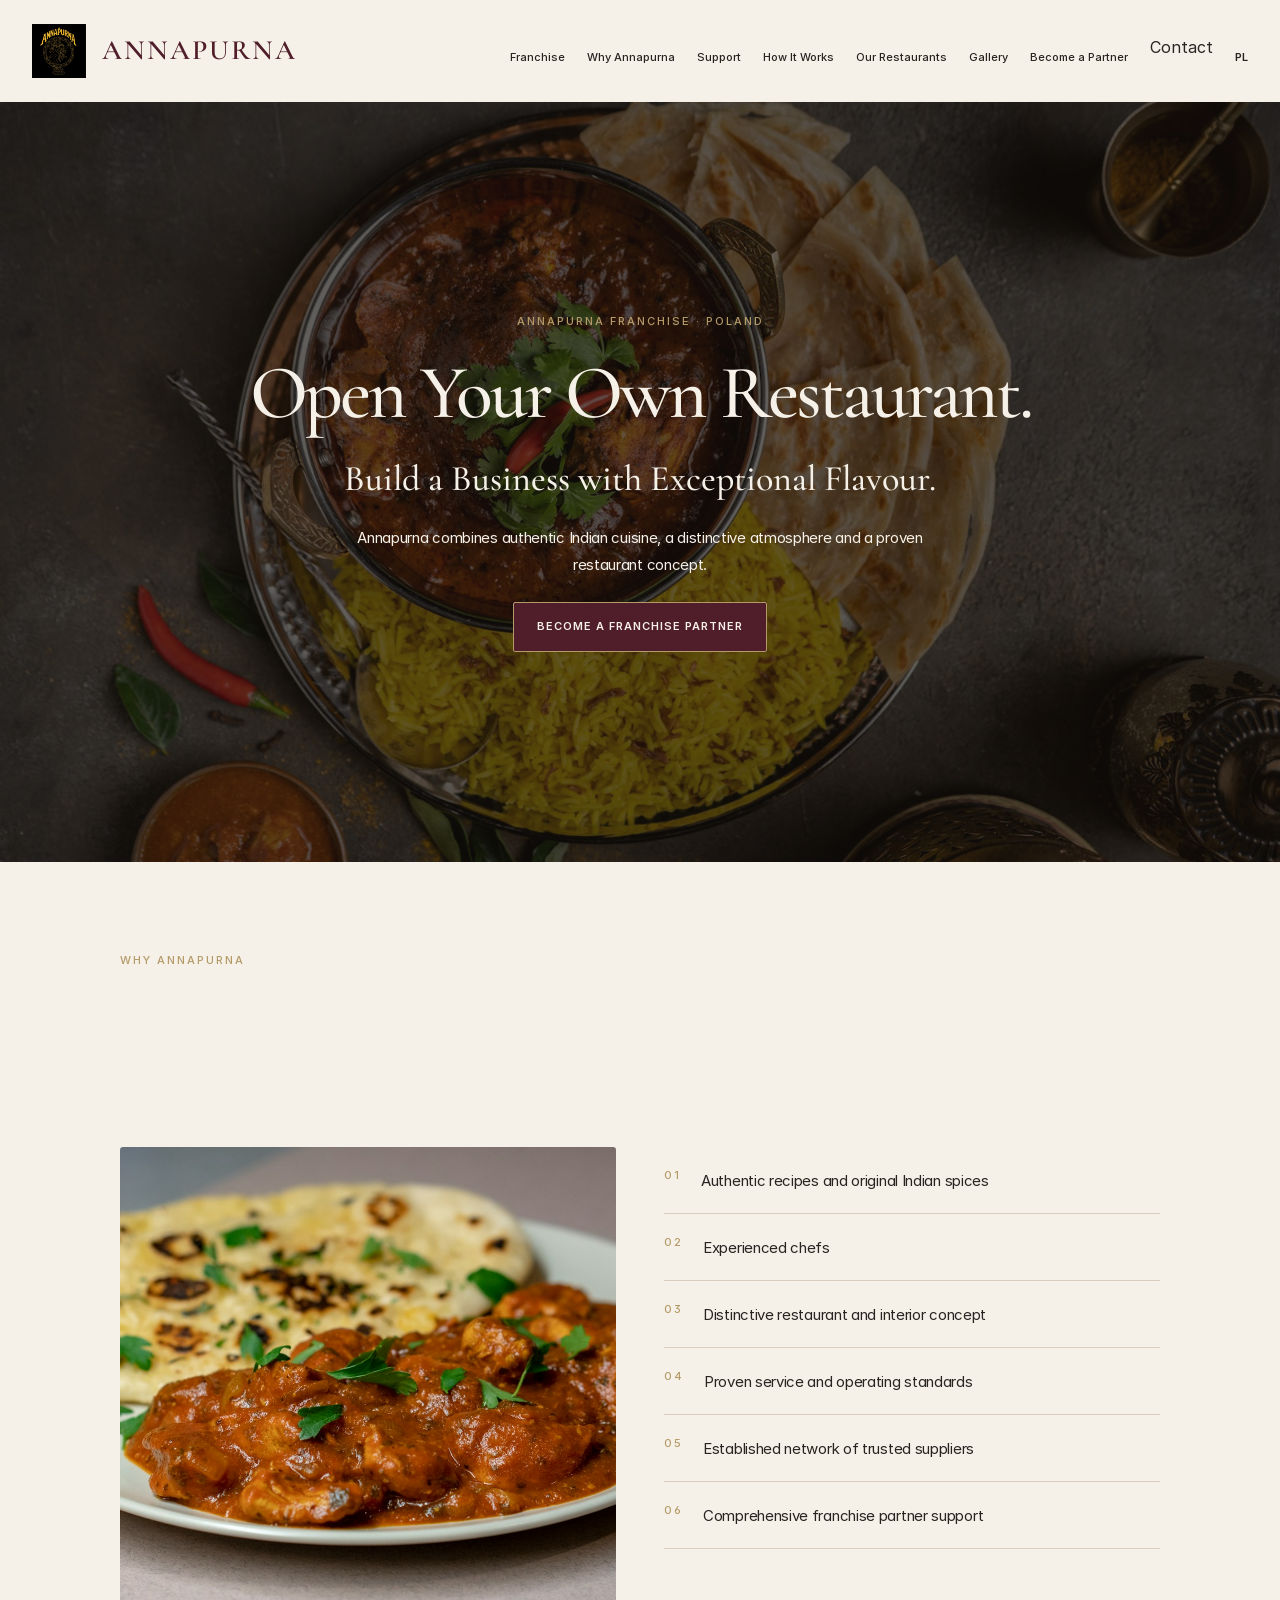
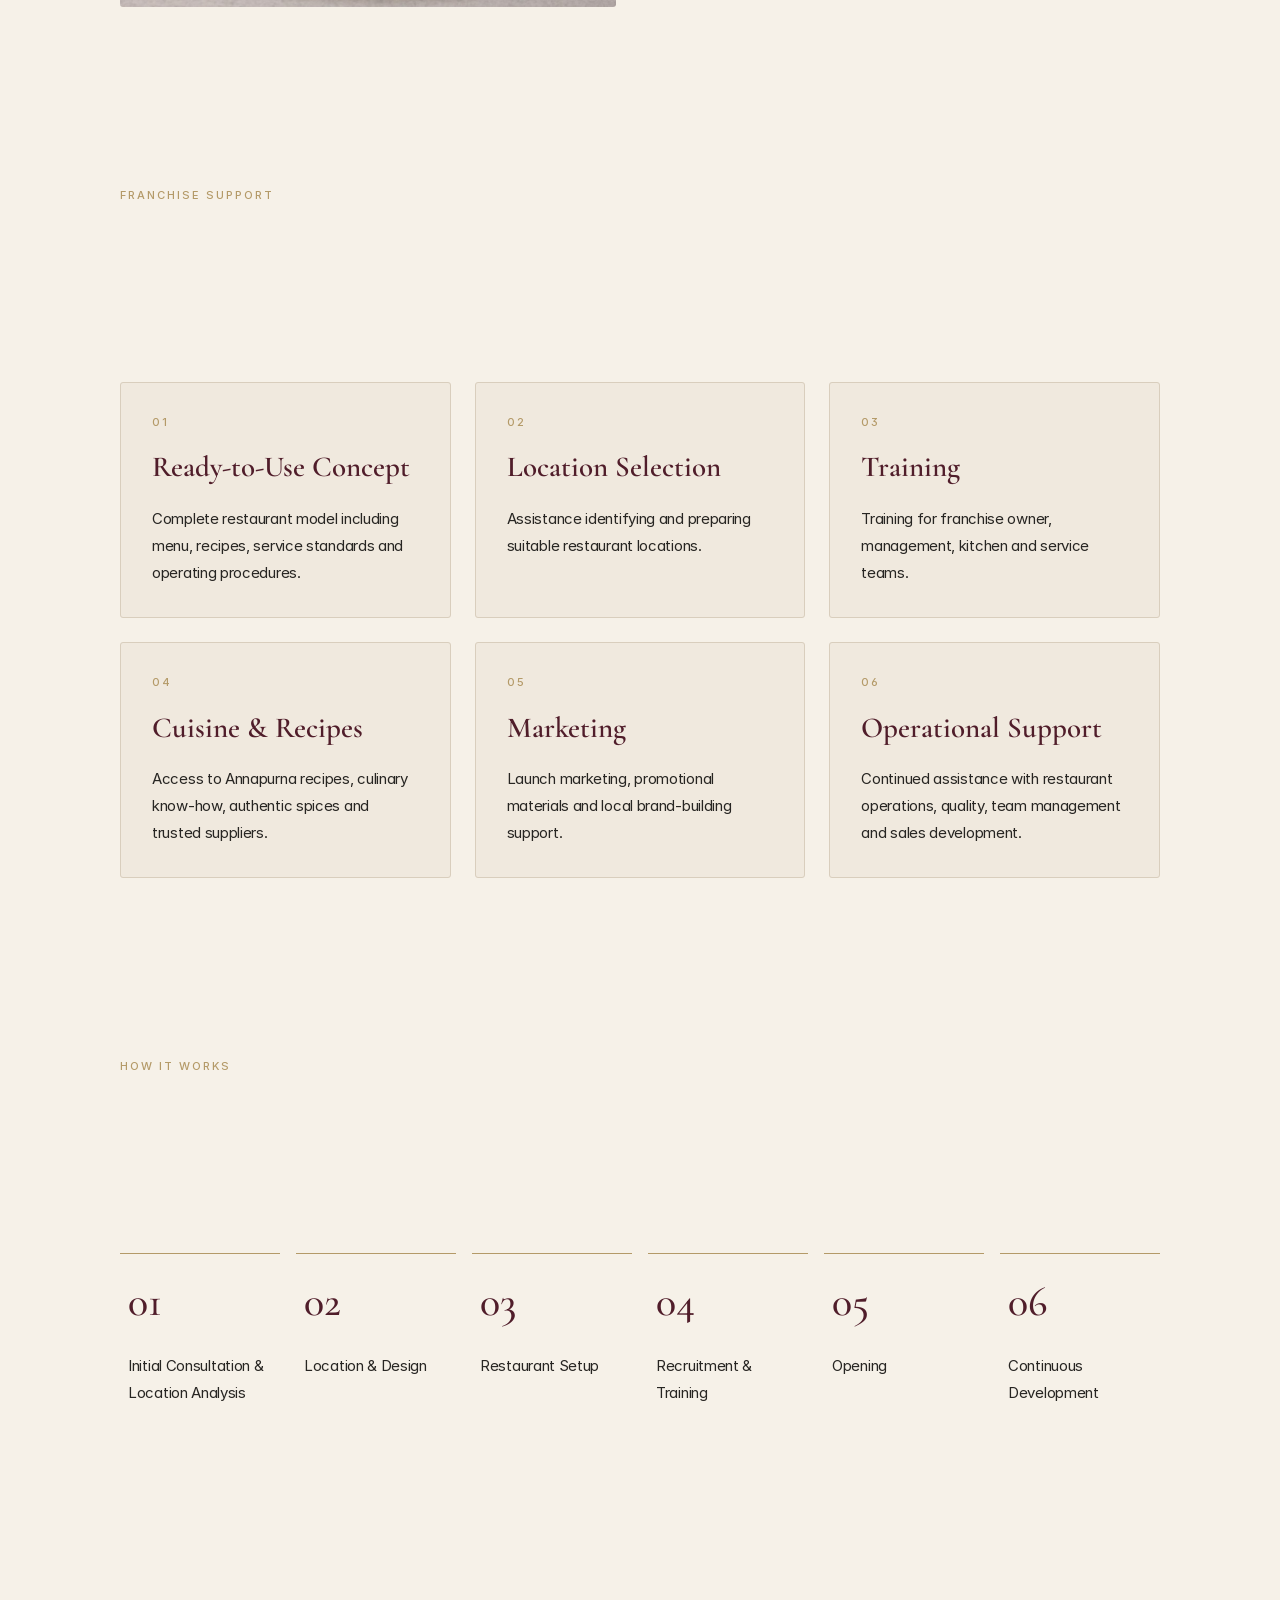
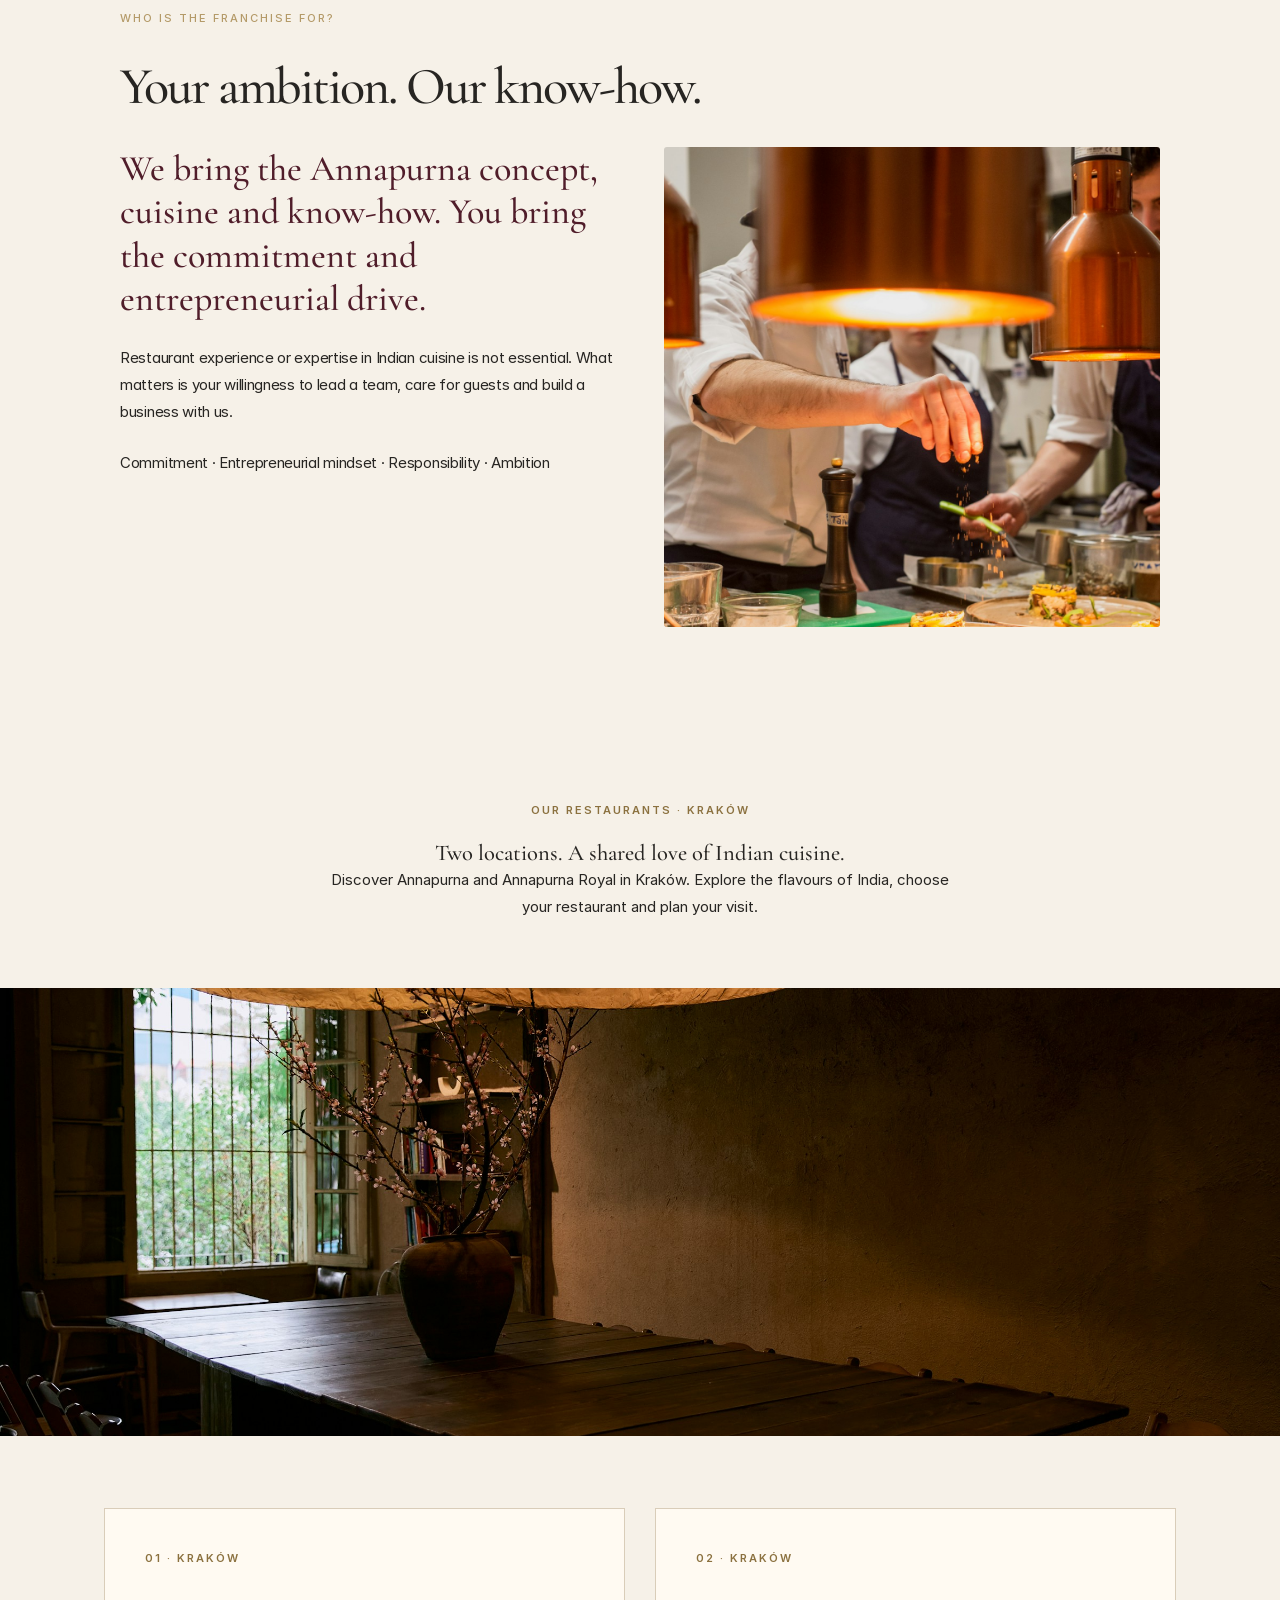
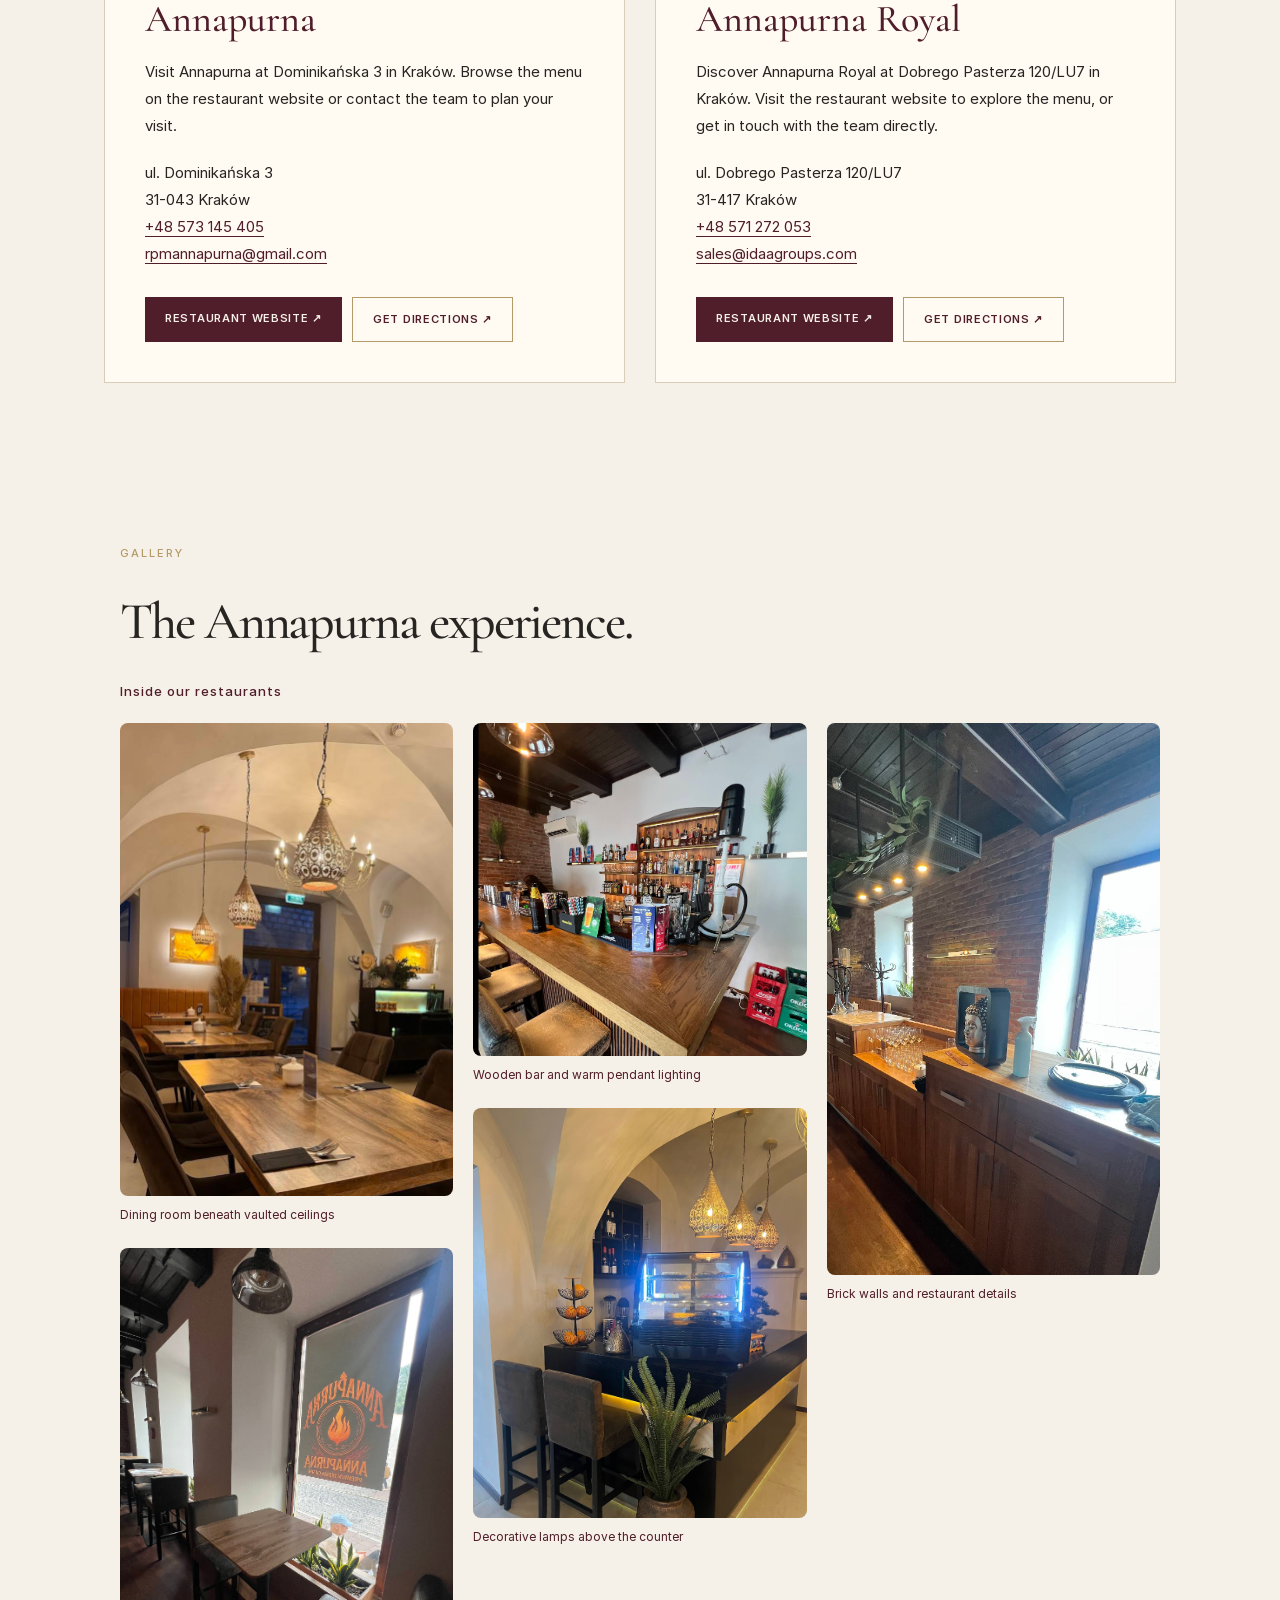
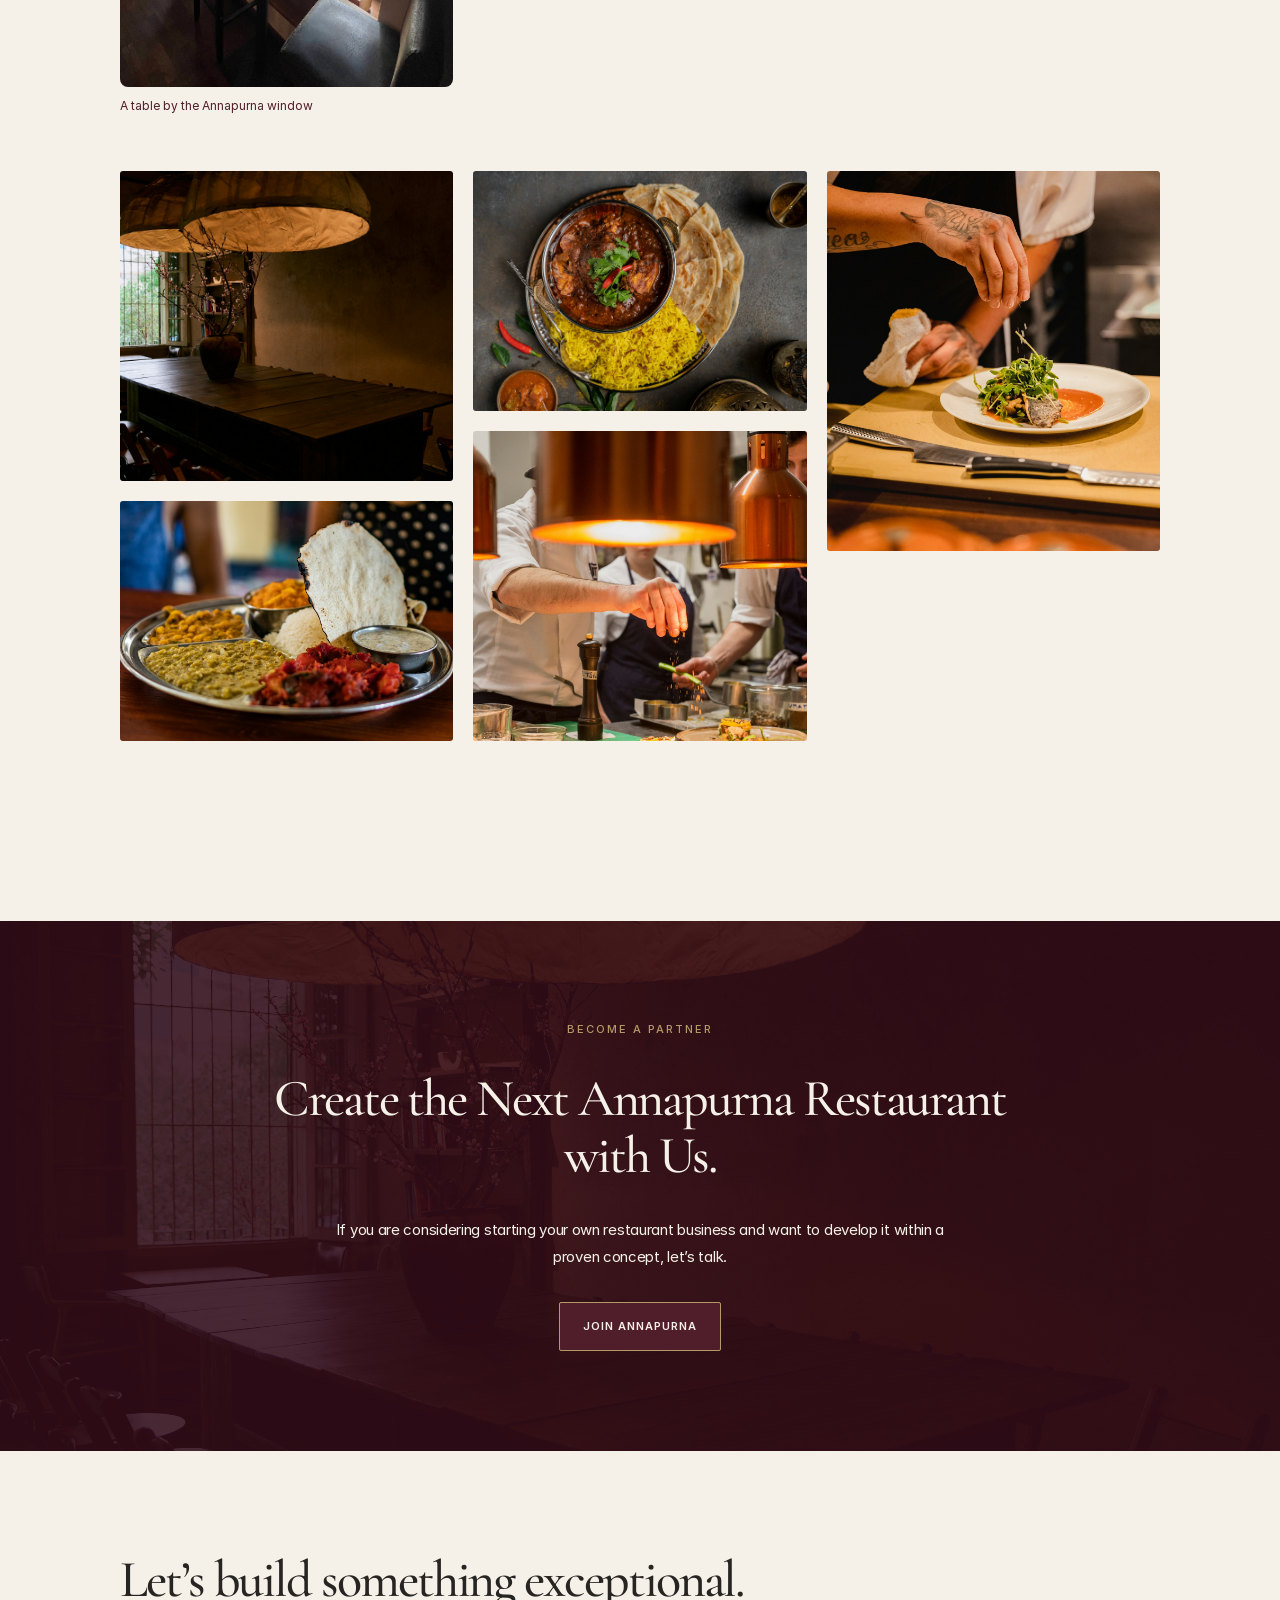
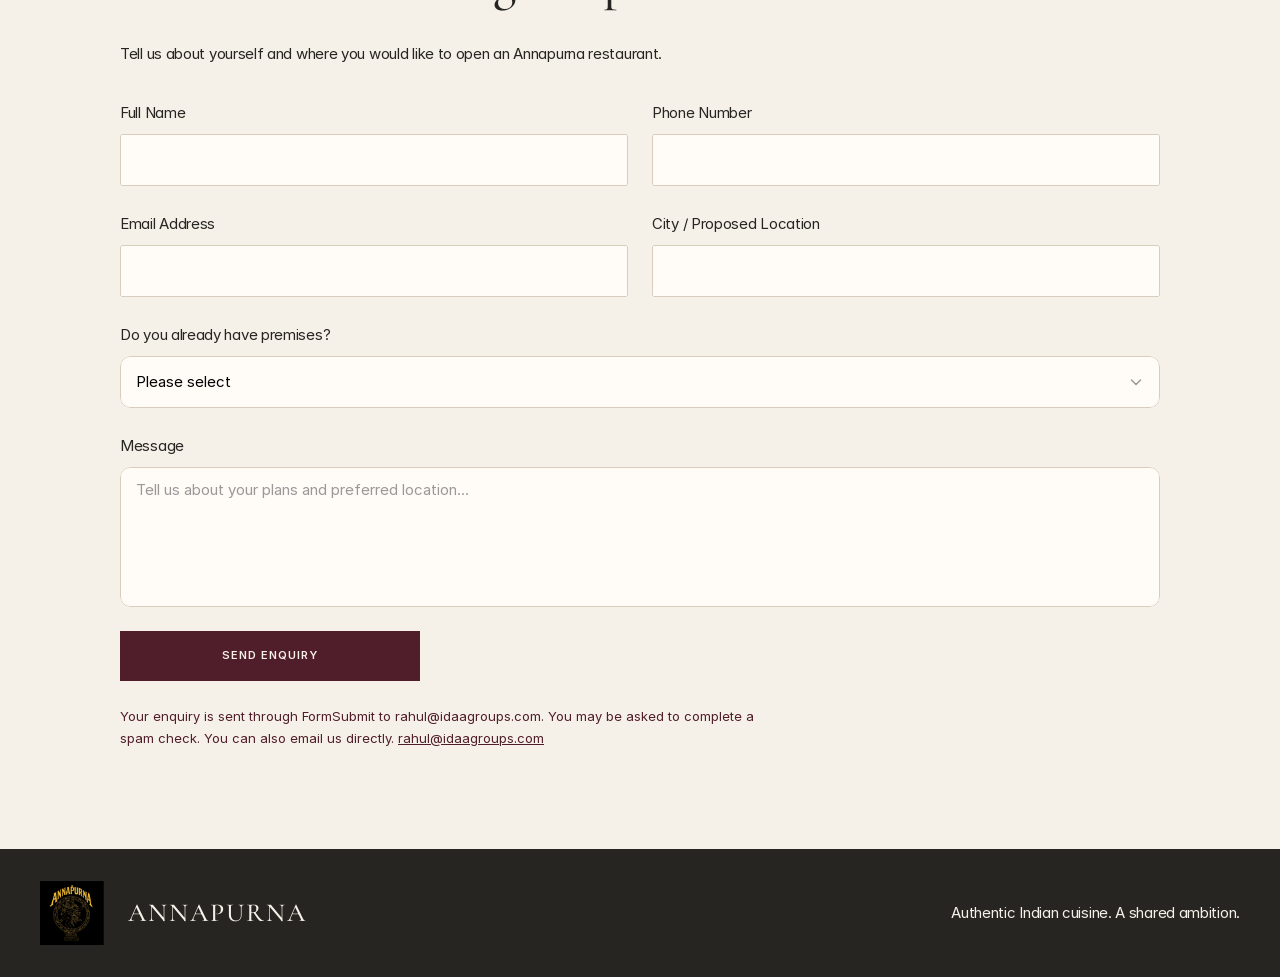
==== commit 6bd495d4: "Add Contact pages and navigation in both languages" ====
--- a/index.html
+++ b/index.html
@@ -65,6 +65,7 @@
 <a class="framer-text framer-styles-preset-nbis3b" data-styles-preset="m0Fi1srIj" href="./#enquiry">Become a Partner</a>
 </p>
 </div>
+<div class="contact-nav-item"><p class="framer-text"><a class="framer-text framer-styles-preset-nbis3b" href="./contact.html">Contact</a></p></div>
 <div class="framer-aljx1r" data-framer-name="Language switch" data-framer-component-type="RichTextContainer" style="transform:none">
 <p dir="auto" class="framer-text" style="--font-selector:SW50ZXItU2VtaUJvbGQ=;--framer-font-size:11px;--framer-font-weight:600">
 <a class="framer-text framer-styles-preset-nbis3b" data-styles-preset="m0Fi1srIj" href="./pl.html">PL</a>
@@ -126,6 +127,7 @@
 <a class="framer-text framer-styles-preset-nbis3b" data-styles-preset="m0Fi1srIj" href="./#enquiry">Become a Partner</a>
 </p>
 </div>
+<div class="contact-nav-item"><p class="framer-text"><a class="framer-text framer-styles-preset-nbis3b" href="./contact.html">Contact</a></p></div>
 <div class="framer-aljx1r" data-framer-name="Language switch" data-framer-component-type="RichTextContainer" style="transform:none">
 <p dir="auto" class="framer-text" style="--font-selector:SW50ZXItU2VtaUJvbGQ=;--framer-font-size:11px;--framer-font-weight:600">
 <a class="framer-text framer-styles-preset-nbis3b" data-styles-preset="m0Fi1srIj" href="./pl.html">PL</a>
--- a/assets/site.css
+++ b/assets/site.css
@@ -43,3 +43,31 @@
 .restaurant-photo-gallery a:focus-visible { outline: 3px solid #501d2a; outline-offset: 5px; border-radius: 8px; }
 @media (max-width: 900px) { .restaurant-photo-gallery { columns: 2; } }
 @media (max-width: 560px) { .restaurant-photo-gallery { columns: 1; } }
+
+.contact-nav-item { flex: none; font: 500 11px Inter, sans-serif; }
+.contact-nav-item p { margin: 0; }
+.contact-page { width: 100%; background: #f6f1e8; color: #501d2a; font: 14px/1.8 Inter, sans-serif; }
+.contact-hero { max-width: 1120px; margin: auto; display: grid; grid-template-columns: 1.15fr 1fr; gap: 64px; padding: 72px 32px 48px; align-items: center; }
+.contact-eyebrow { font: 600 10px/1.6 Inter, sans-serif; letter-spacing: 1.8px; color: #8b713f; margin: 0 0 20px; }
+.contact-intro h1 { font: 500 clamp(40px, 4.3vw, 64px)/1.06 'Cormorant Garamond', serif; letter-spacing: -1px; margin: 0 0 28px; }
+.contact-intro h1 em { font-weight: 500; color: #8b713f; }
+.contact-description { max-width: 440px; color: #585049; }
+.contact-accent { display: block; width: 64px; height: 2px; background: #b49a68; margin-top: 32px; }
+.contact-visual { position: relative; height: 380px; border-radius: 180px 180px 8px 8px; overflow: hidden; background: #501d2a; }
+.contact-visual img { width: 100%; height: 100%; object-fit: cover; object-position: center 45%; }
+.contact-photo-note { position: absolute; inset: auto 0 0; padding: 48px 28px 24px; color: #f6f1e8; background: linear-gradient(transparent,rgba(30,20,12,.9)); font: 500 23px 'Cormorant Garamond',serif; letter-spacing: 2px; }
+.contact-photo-note span { display: block; font: 11px/1.6 Inter,sans-serif; letter-spacing: 0; margin-top: 8px; }
+.contact-cards { max-width: 1120px; margin: auto; padding: 0 32px 40px; display: grid; grid-template-columns: 1fr 1fr; gap: 24px; }
+.contact-card { display: flex; align-items: center; gap: 20px; background: #fffaf2; border: 1px solid #d9cdb9; padding: 28px; color: #501d2a; text-decoration: none; transition: border-color .2s,background .2s; }
+.contact-card:hover { border-color: #b49a68; background: #fffdf8; }
+.contact-card div { min-width: 0; }
+.contact-symbol { flex-shrink: 0; display: grid; place-items: center; width: 44px; height: 44px; border-radius: 50%; border: 1px solid #d9cdb9; color: #8b713f; font-size: 24px; }
+.contact-card .contact-eyebrow { margin-bottom: 8px; }
+.contact-card h2 { font: 500 clamp(16px,1.7vw,22px)/1.5 Inter,sans-serif; margin: 0 0 6px; overflow-wrap: anywhere; }
+.contact-card p:last-child { margin: 0; color: #766a5d; font-size: 12px; }
+.contact-arrow { margin-left: auto; align-self: flex-start; color: #8b713f; font-size: 23px; }
+.contact-next { max-width: 1120px; padding: 0 32px 64px; margin: auto; }
+.contact-next > p { margin: 0 0 20px; }
+.contact-next > div { display: flex; gap: 24px; flex-wrap: wrap; align-items: center; }
+.contact-secondary { color: #501d2a; font: 600 10px/1.6 Inter,sans-serif; letter-spacing: .8px; text-underline-offset: 5px; }
+@media (max-width: 809px) { .contact-hero { grid-template-columns: 1fr; gap: 32px; padding: 48px 24px 32px; } .contact-visual { height: 340px; } .contact-cards { grid-template-columns: 1fr; padding: 0 24px 32px; gap: 16px; } .contact-card { padding: 22px 18px; gap: 14px; } .contact-next { padding: 0 24px 48px; } }
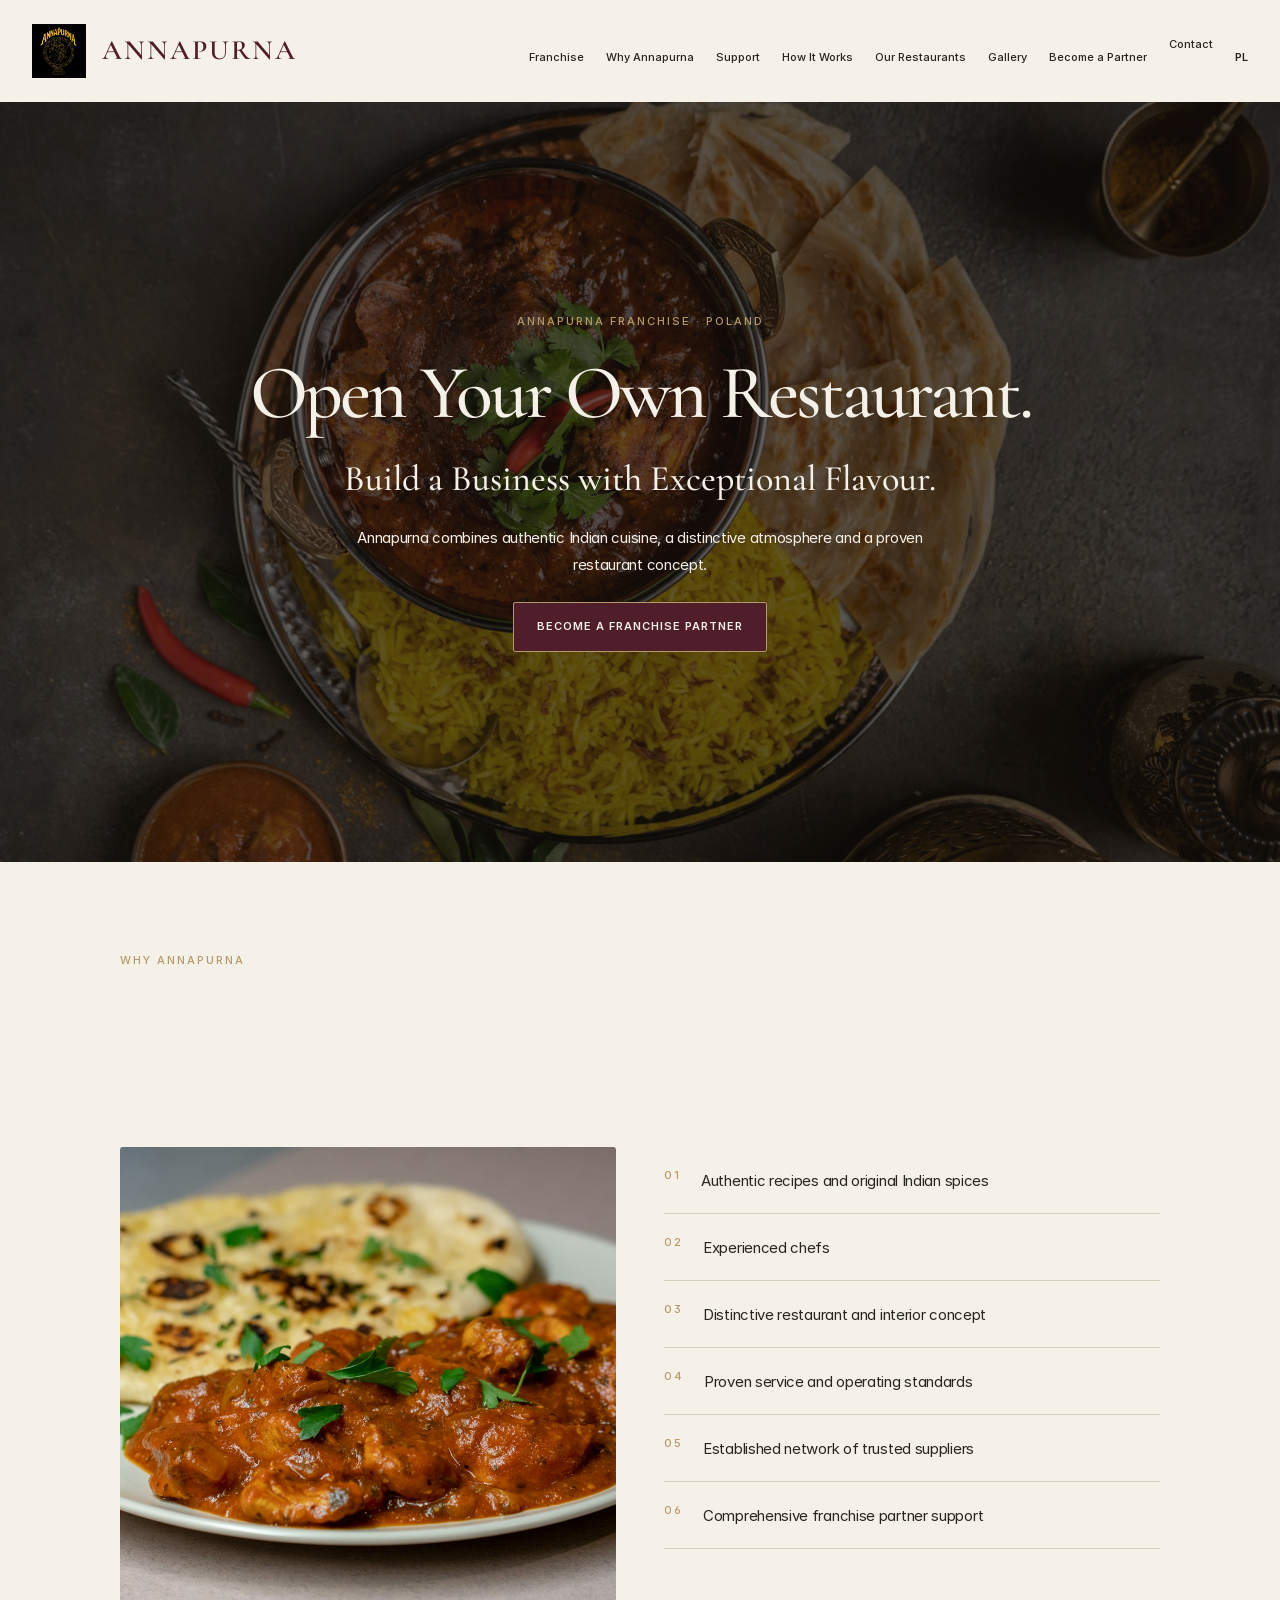
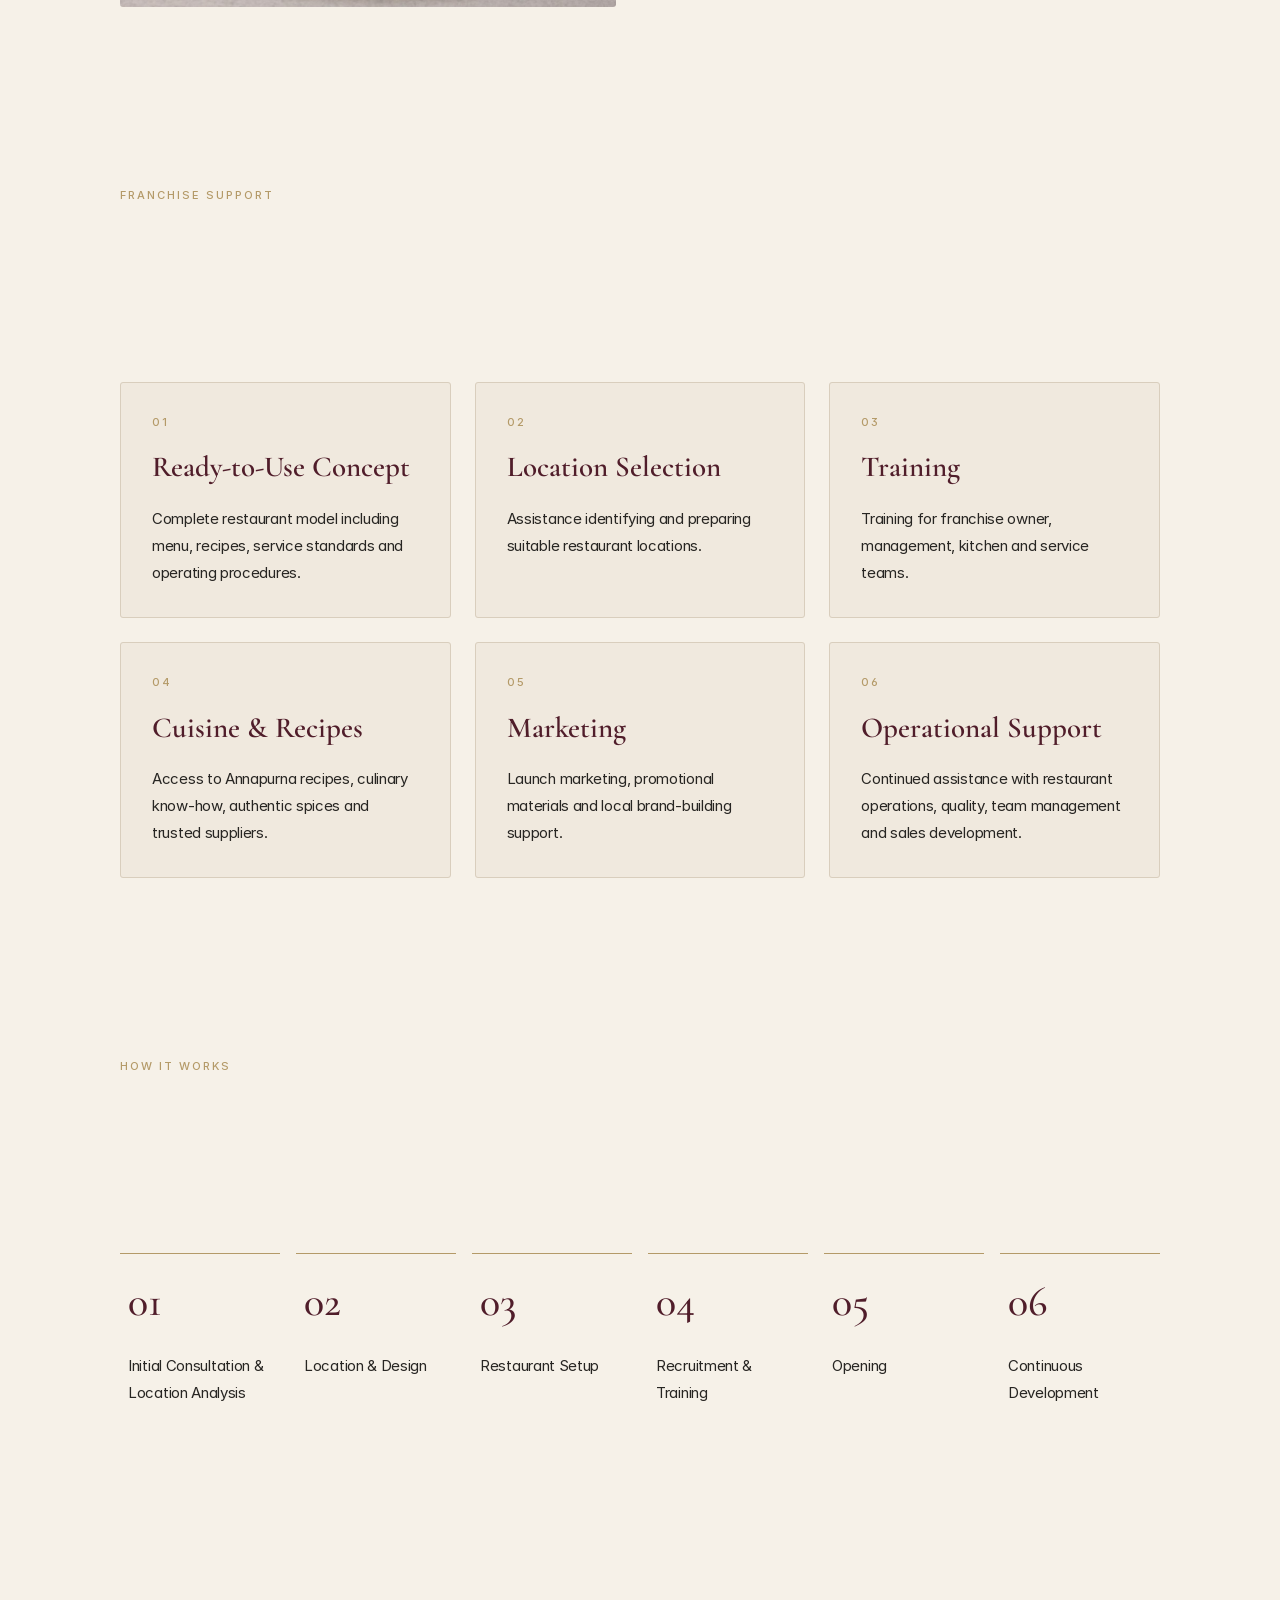
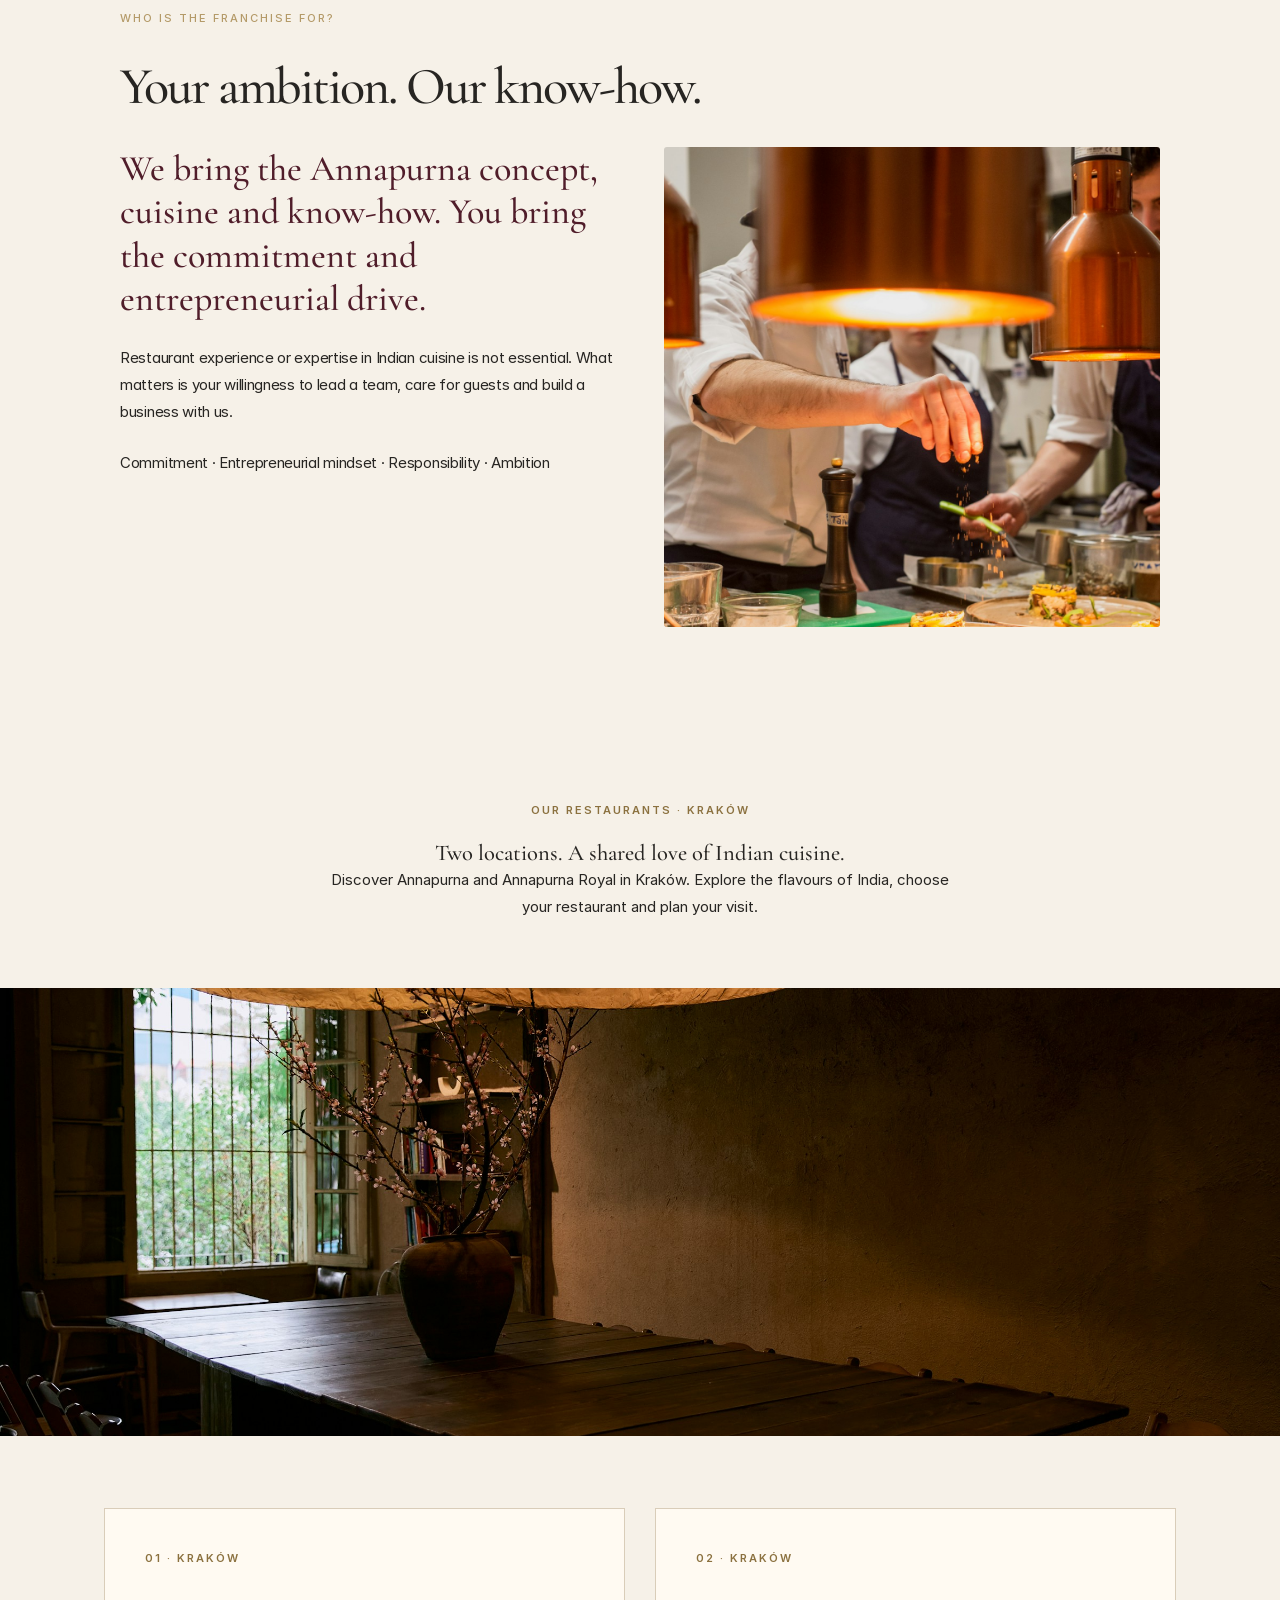
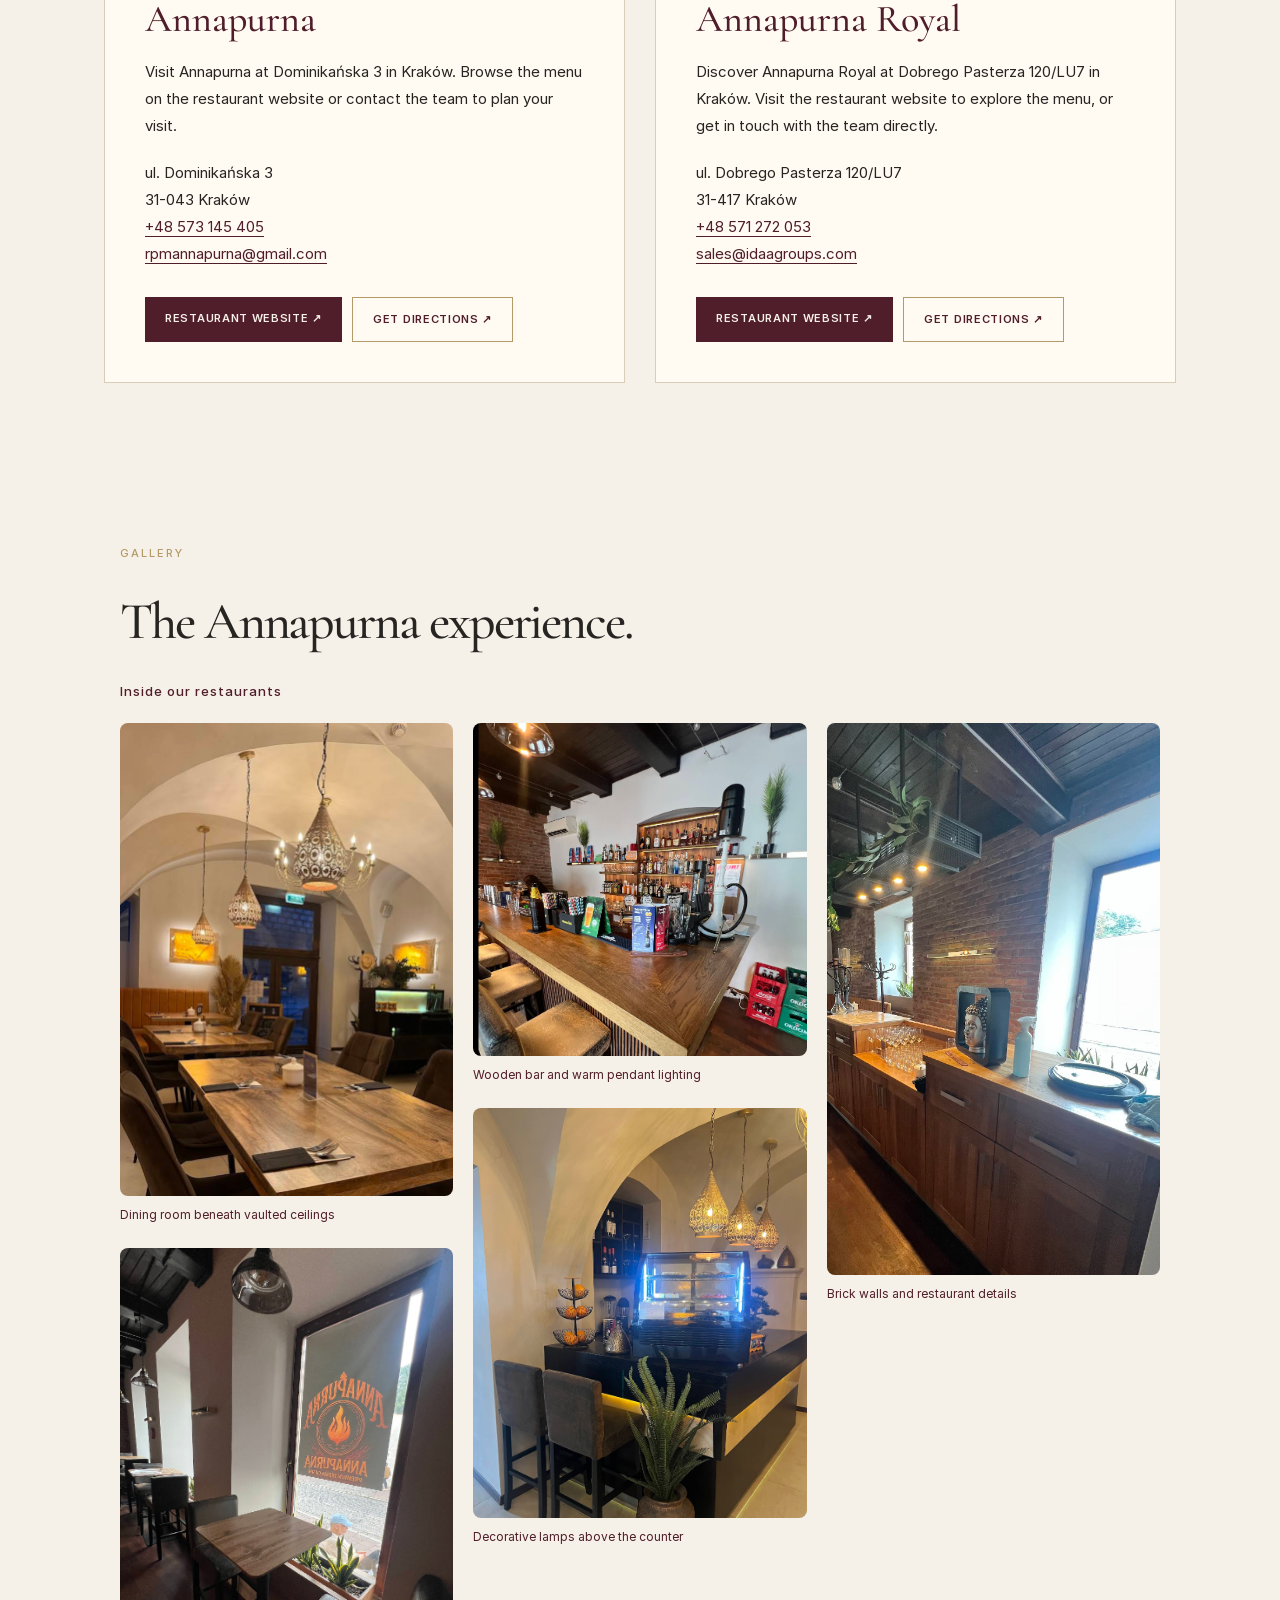
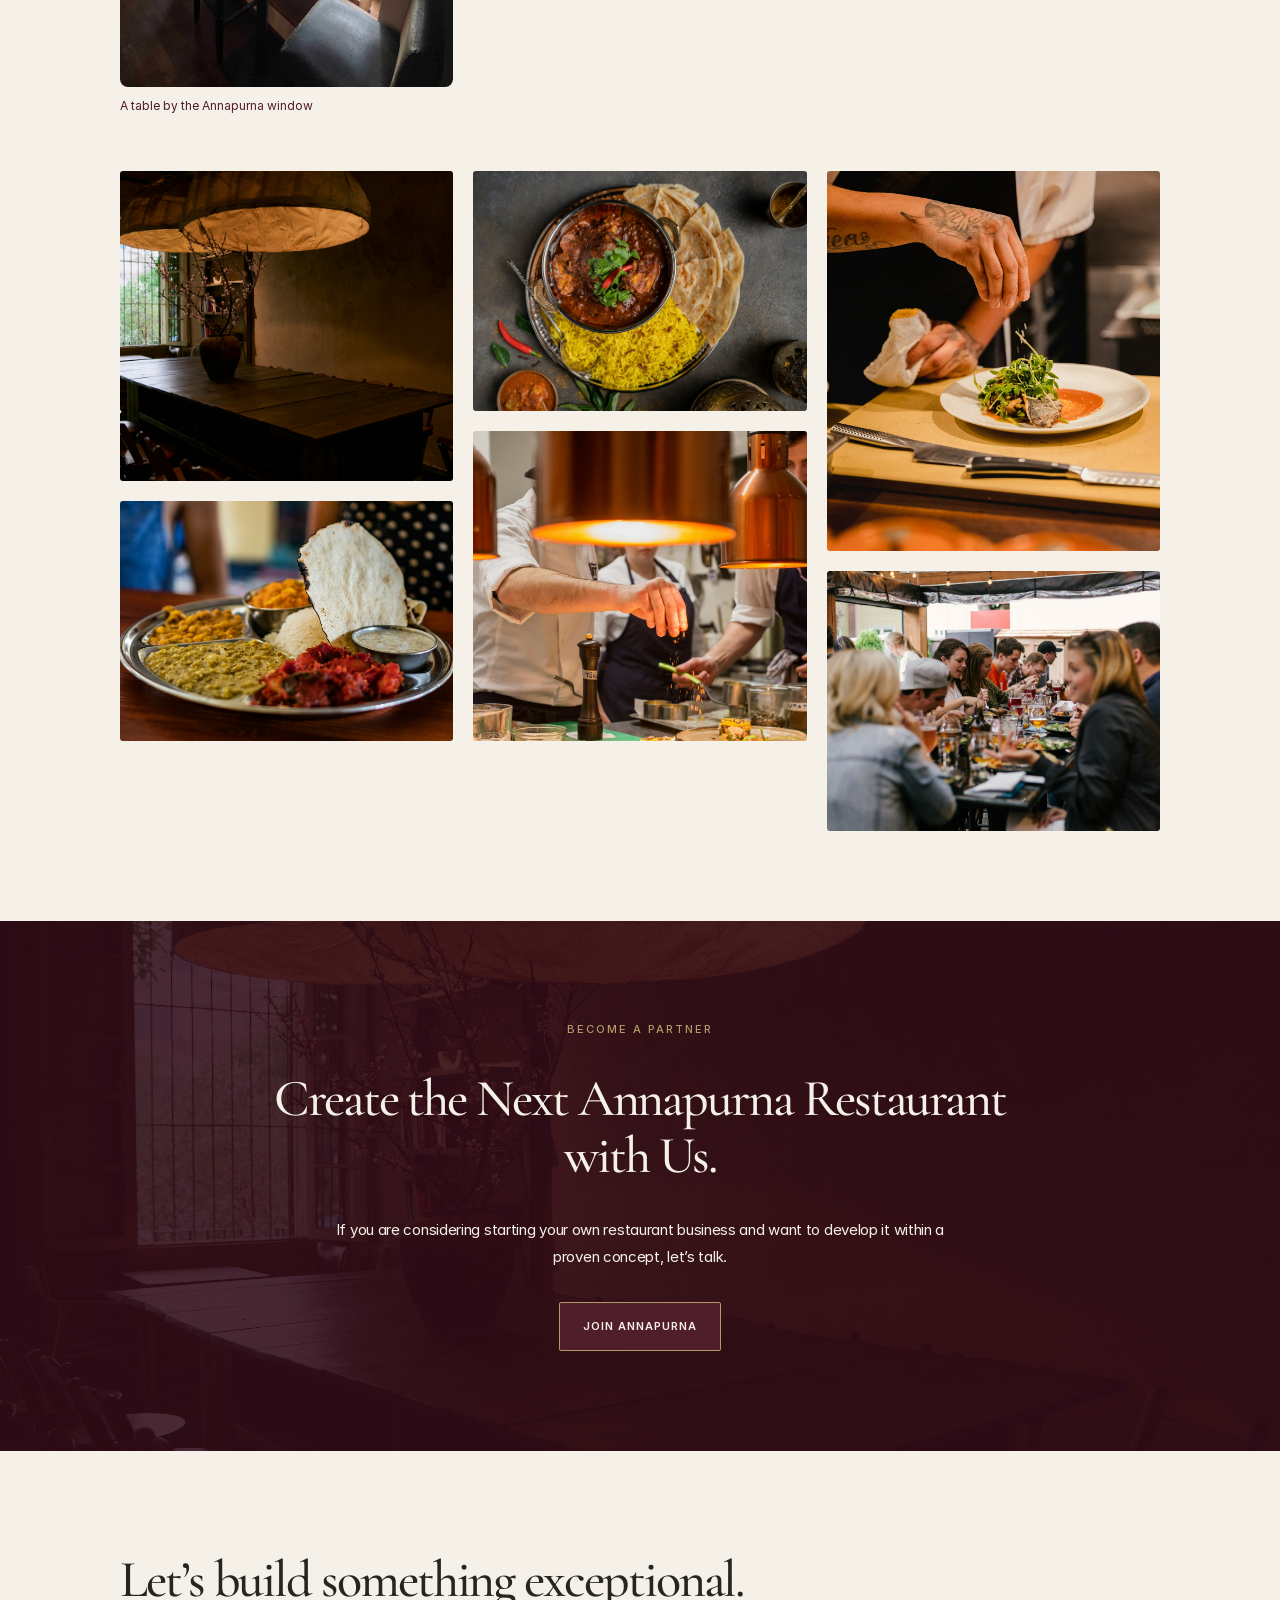
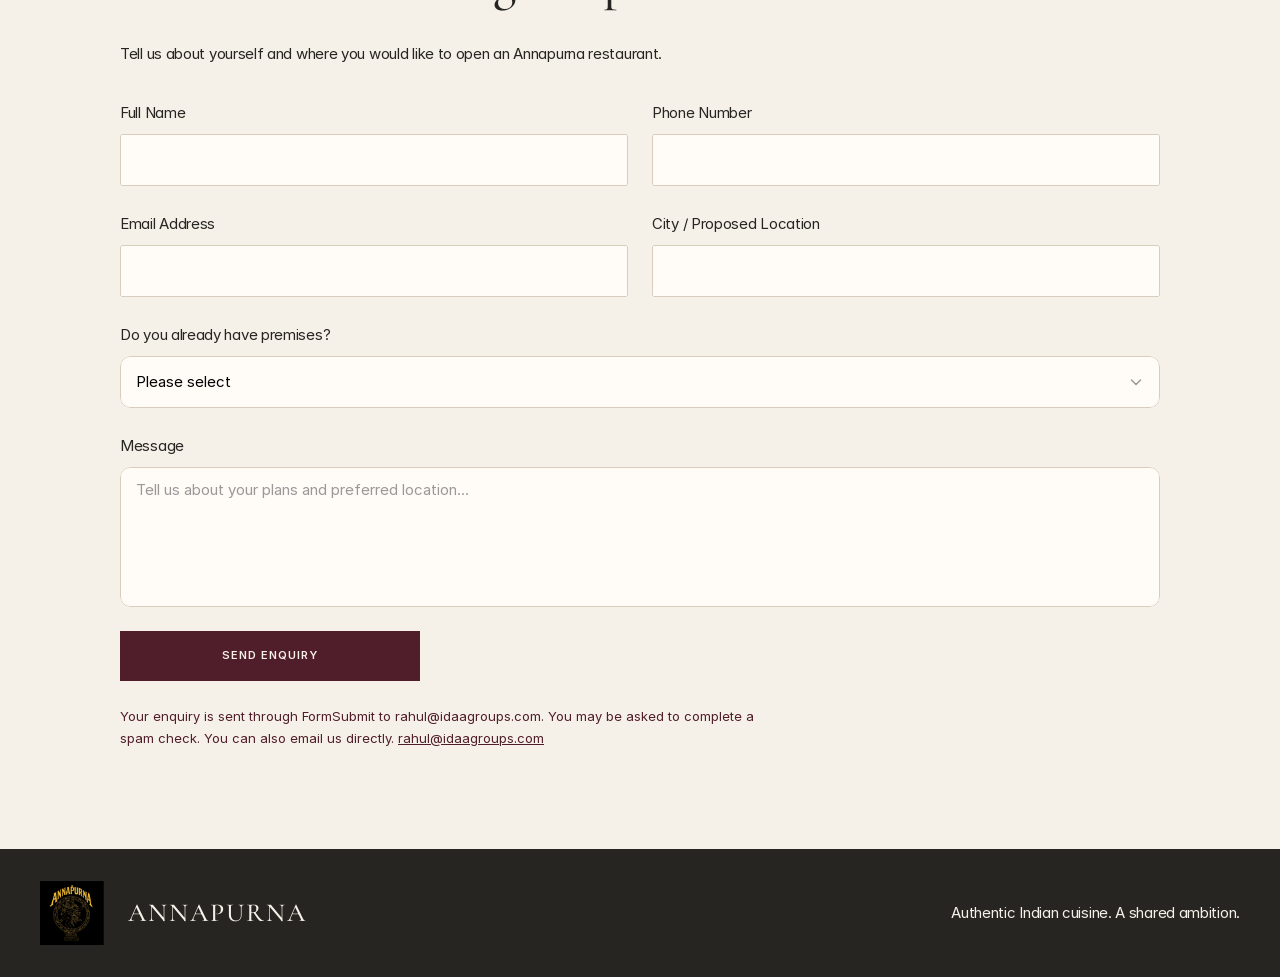
==== commit 55e8f8cb: "Refresh Contact styles and match navigation typography" ====
--- a/index.html
+++ b/index.html
@@ -9,7 +9,7 @@
 <link rel="canonical" href="https://annapurnapartners.eu/">
 <link rel="icon" href="assets/images/annapurna-gold-logo.jpeg">
 <link rel="stylesheet" href="assets/index.css">
-<link rel="stylesheet" href="assets/site.css">
+<link rel="stylesheet" href="assets/site.css?v=contact-1">
 <script src="assets/site.js" defer>
 </script>
 </head>
@@ -65,7 +65,7 @@
 <a class="framer-text framer-styles-preset-nbis3b" data-styles-preset="m0Fi1srIj" href="./#enquiry">Become a Partner</a>
 </p>
 </div>
-<div class="contact-nav-item"><p class="framer-text"><a class="framer-text framer-styles-preset-nbis3b" href="./contact.html">Contact</a></p></div>
+<div class="contact-nav-item"><p class="framer-text" style="--framer-font-size:11px;--framer-font-weight:500;--font-selector:SW50ZXItTWVkaXVt"><a class="framer-text framer-styles-preset-nbis3b" href="./contact.html">Contact</a></p></div>
 <div class="framer-aljx1r" data-framer-name="Language switch" data-framer-component-type="RichTextContainer" style="transform:none">
 <p dir="auto" class="framer-text" style="--font-selector:SW50ZXItU2VtaUJvbGQ=;--framer-font-size:11px;--framer-font-weight:600">
 <a class="framer-text framer-styles-preset-nbis3b" data-styles-preset="m0Fi1srIj" href="./pl.html">PL</a>
@@ -127,7 +127,7 @@
 <a class="framer-text framer-styles-preset-nbis3b" data-styles-preset="m0Fi1srIj" href="./#enquiry">Become a Partner</a>
 </p>
 </div>
-<div class="contact-nav-item"><p class="framer-text"><a class="framer-text framer-styles-preset-nbis3b" href="./contact.html">Contact</a></p></div>
+<div class="contact-nav-item"><p class="framer-text" style="--framer-font-size:11px;--framer-font-weight:500;--font-selector:SW50ZXItTWVkaXVt"><a class="framer-text framer-styles-preset-nbis3b" href="./contact.html">Contact</a></p></div>
 <div class="framer-aljx1r" data-framer-name="Language switch" data-framer-component-type="RichTextContainer" style="transform:none">
 <p dir="auto" class="framer-text" style="--font-selector:SW50ZXItU2VtaUJvbGQ=;--framer-font-size:11px;--framer-font-weight:600">
 <a class="framer-text framer-styles-preset-nbis3b" data-styles-preset="m0Fi1srIj" href="./pl.html">PL</a>
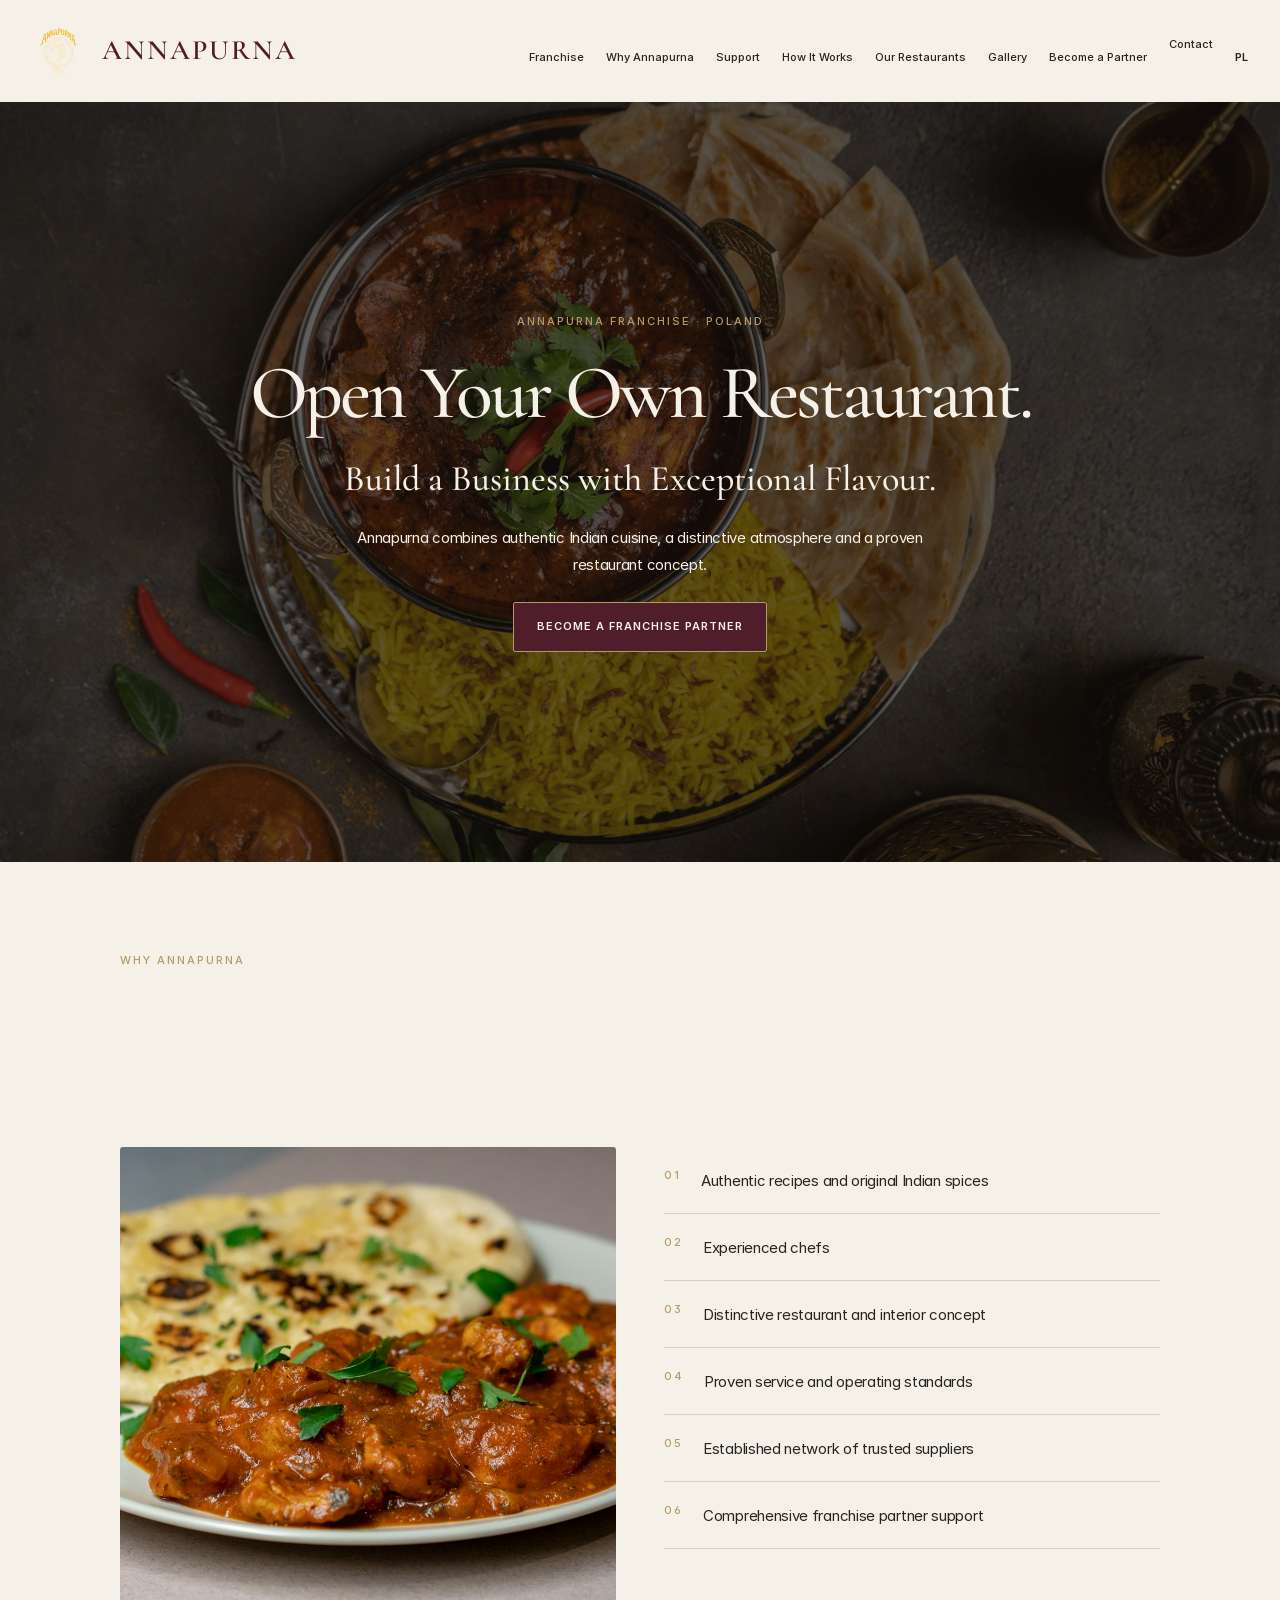
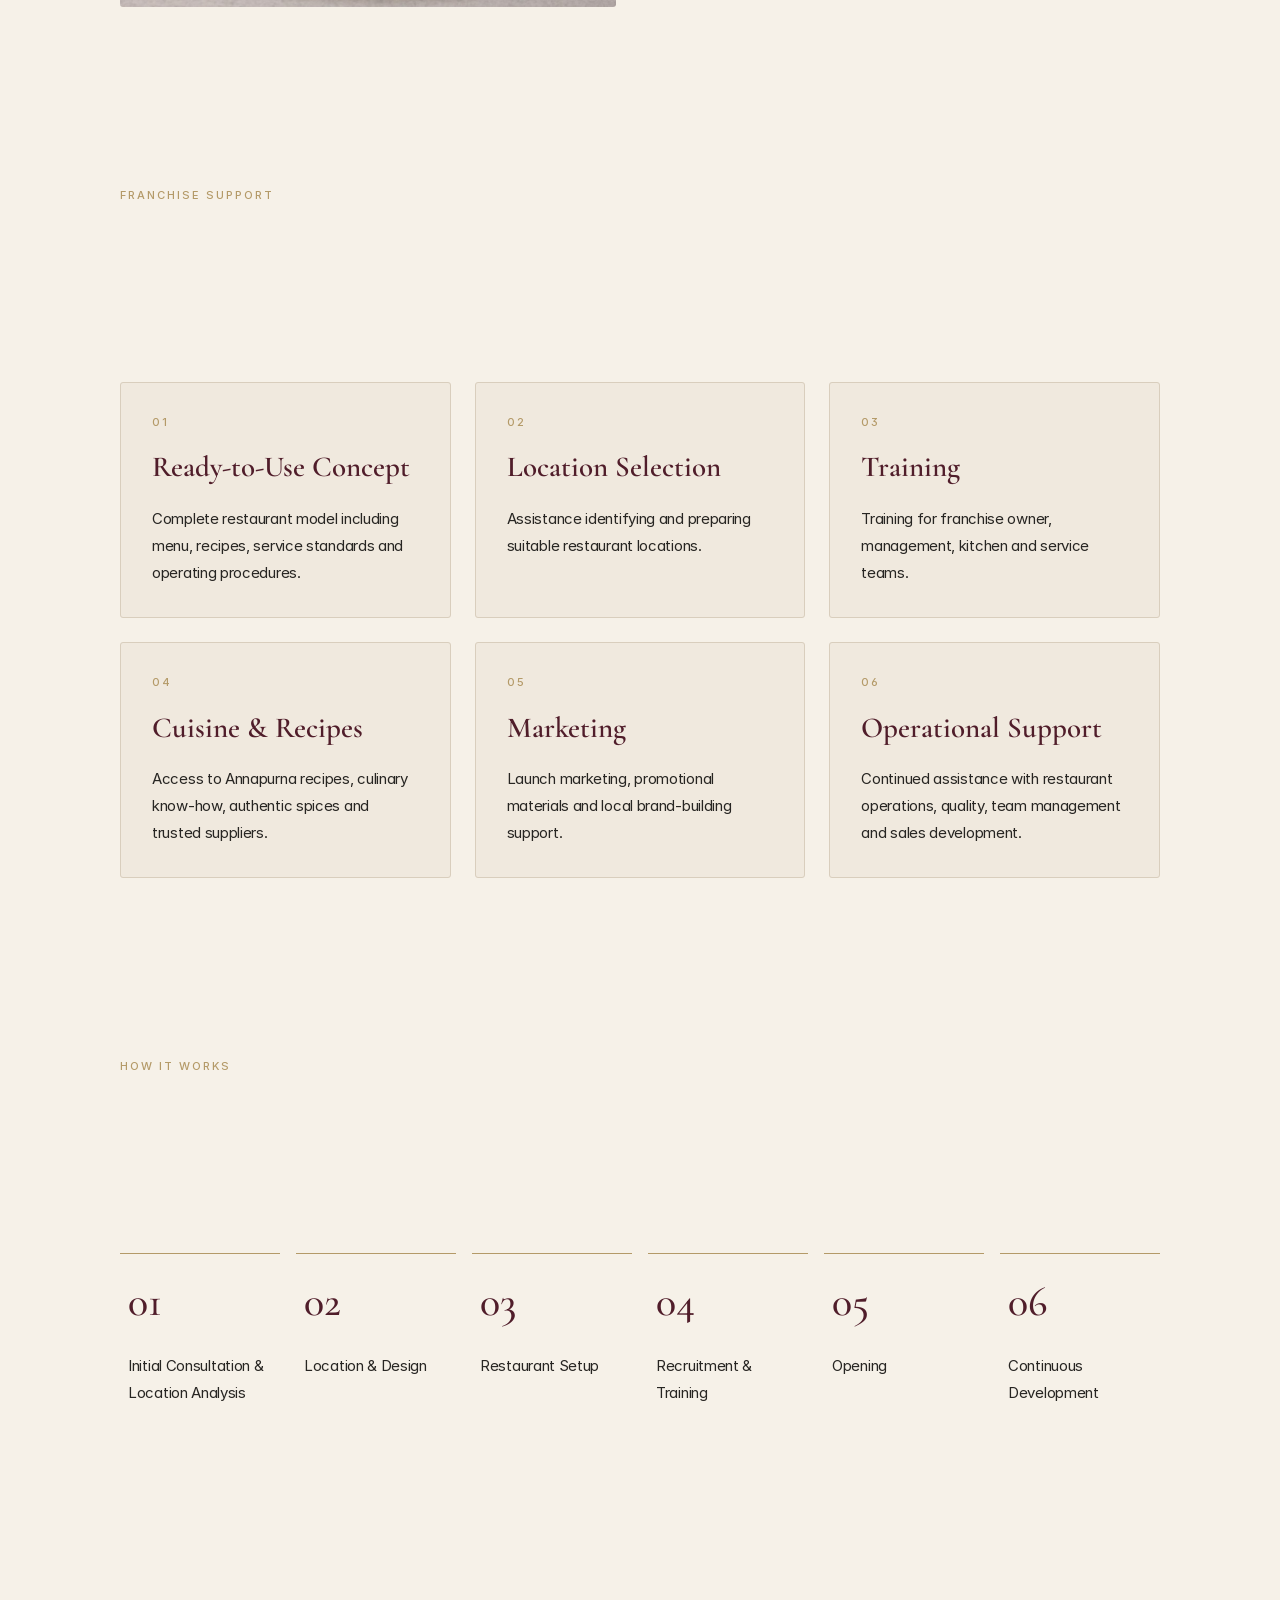
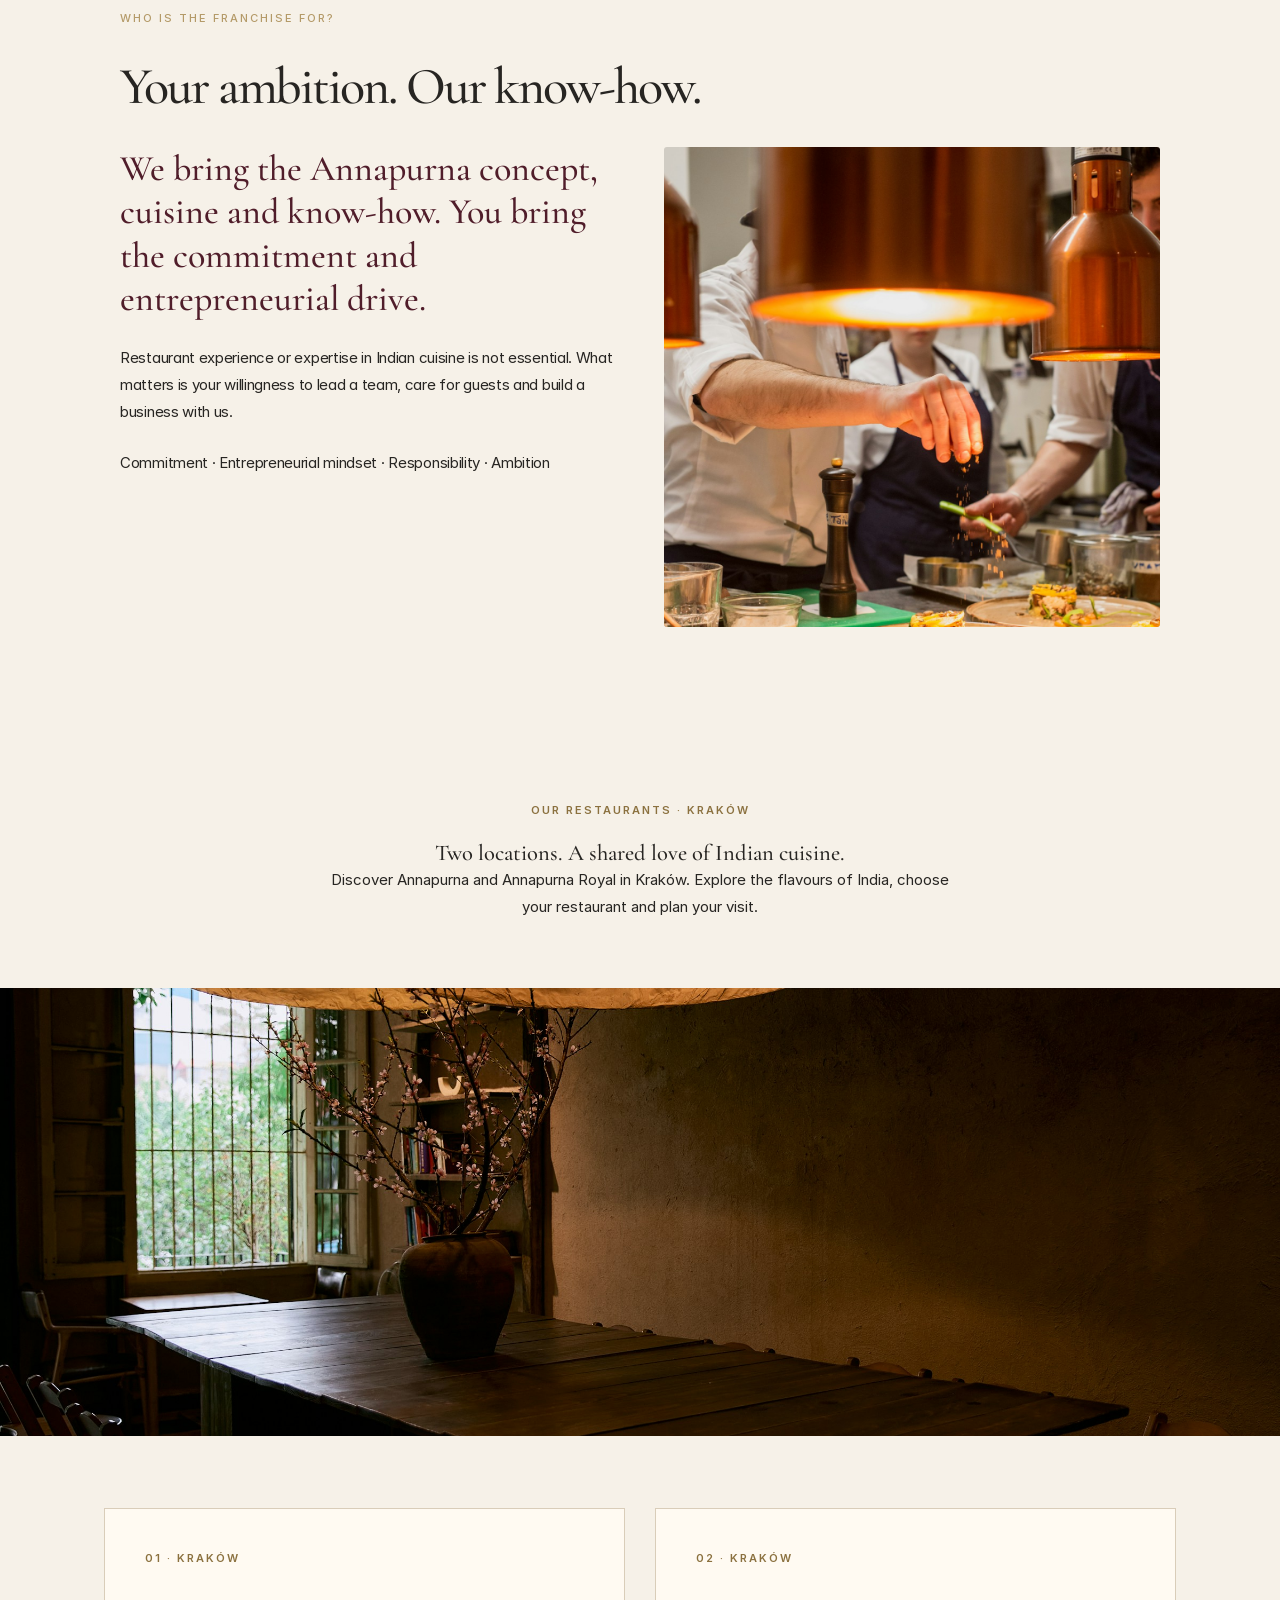
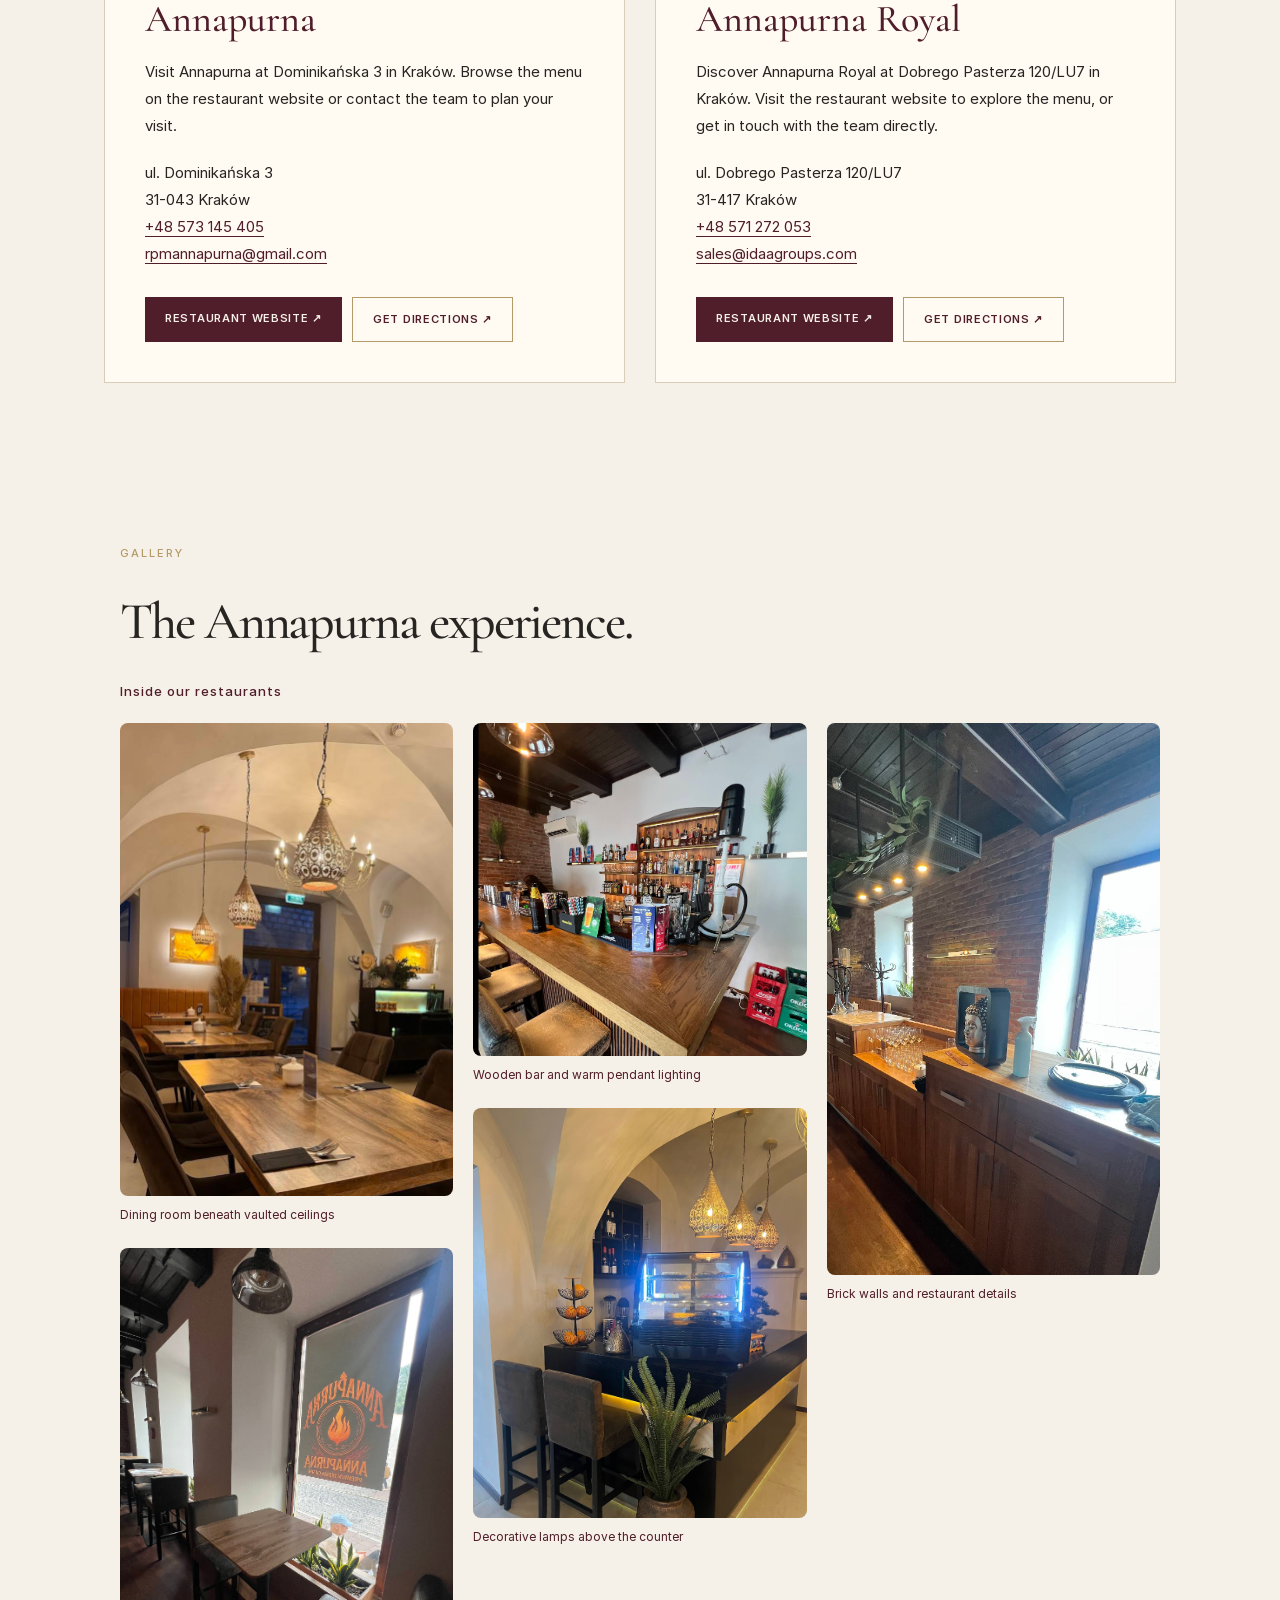
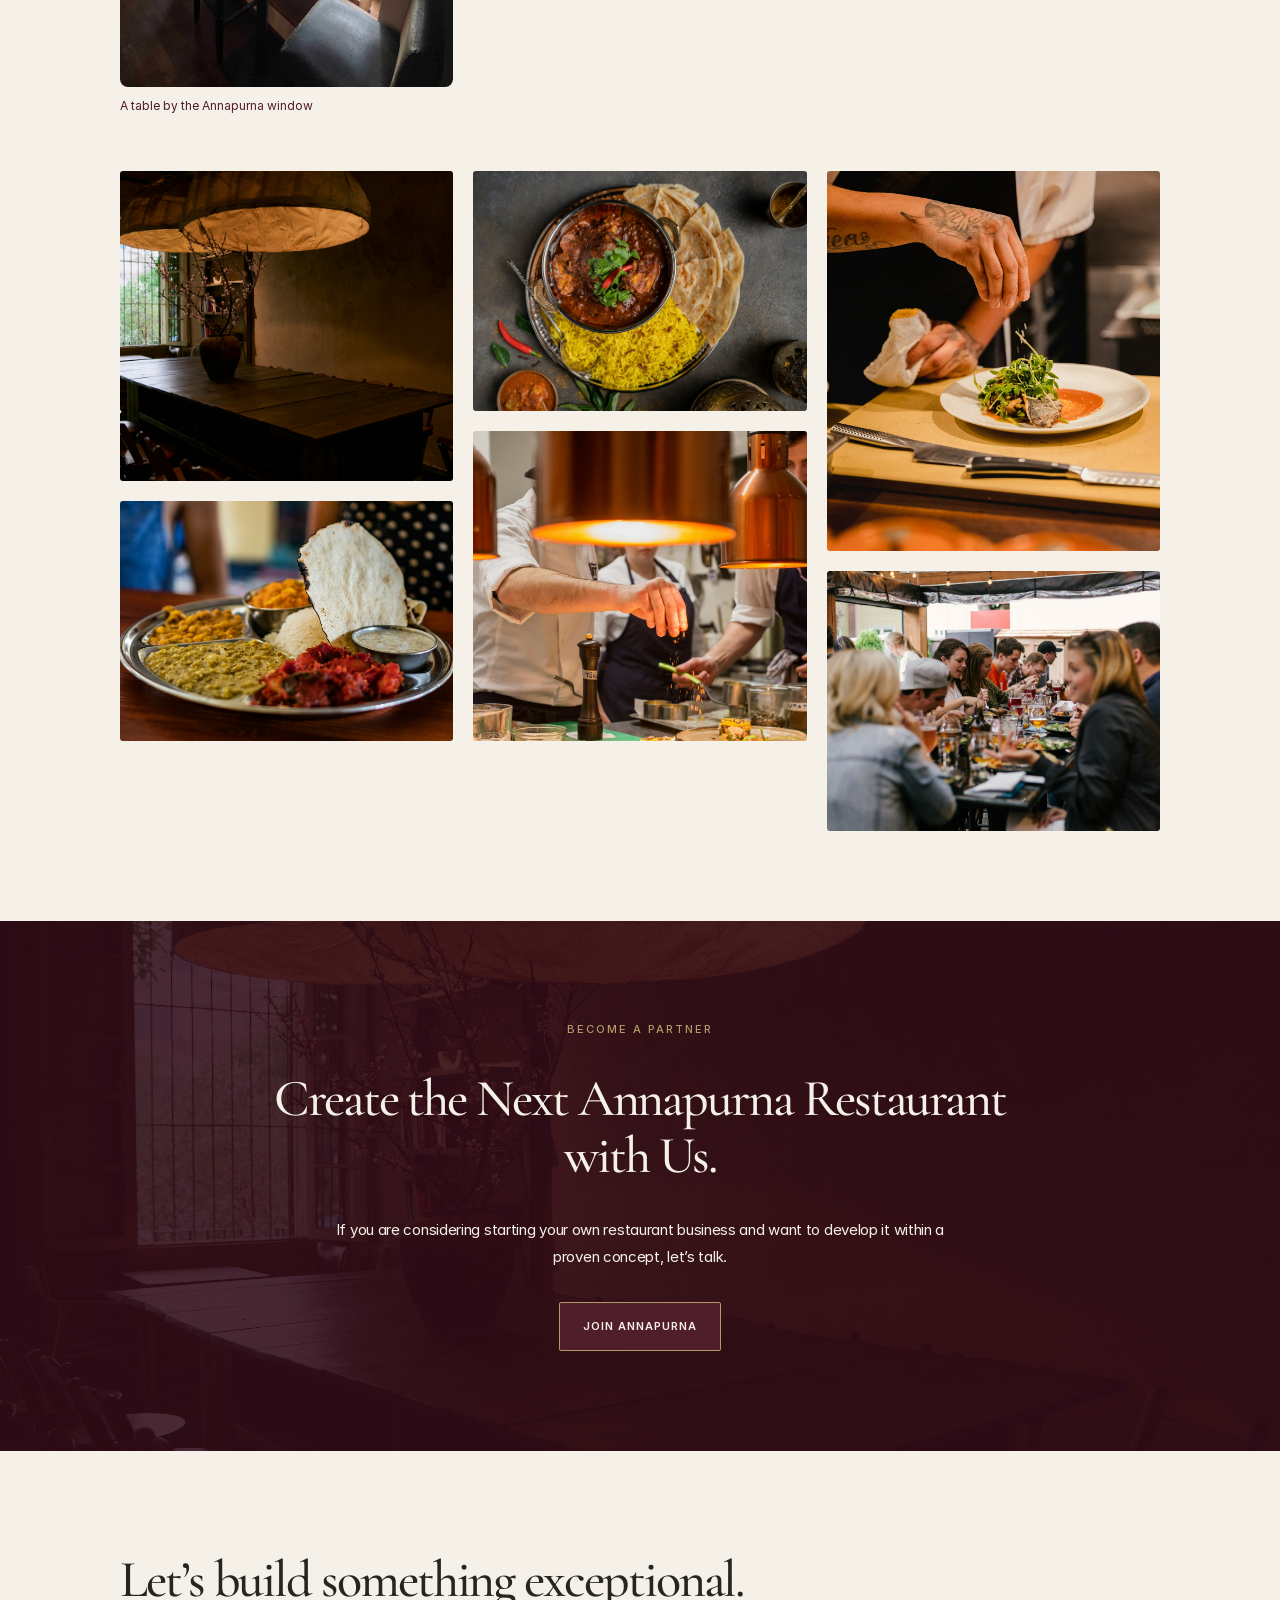
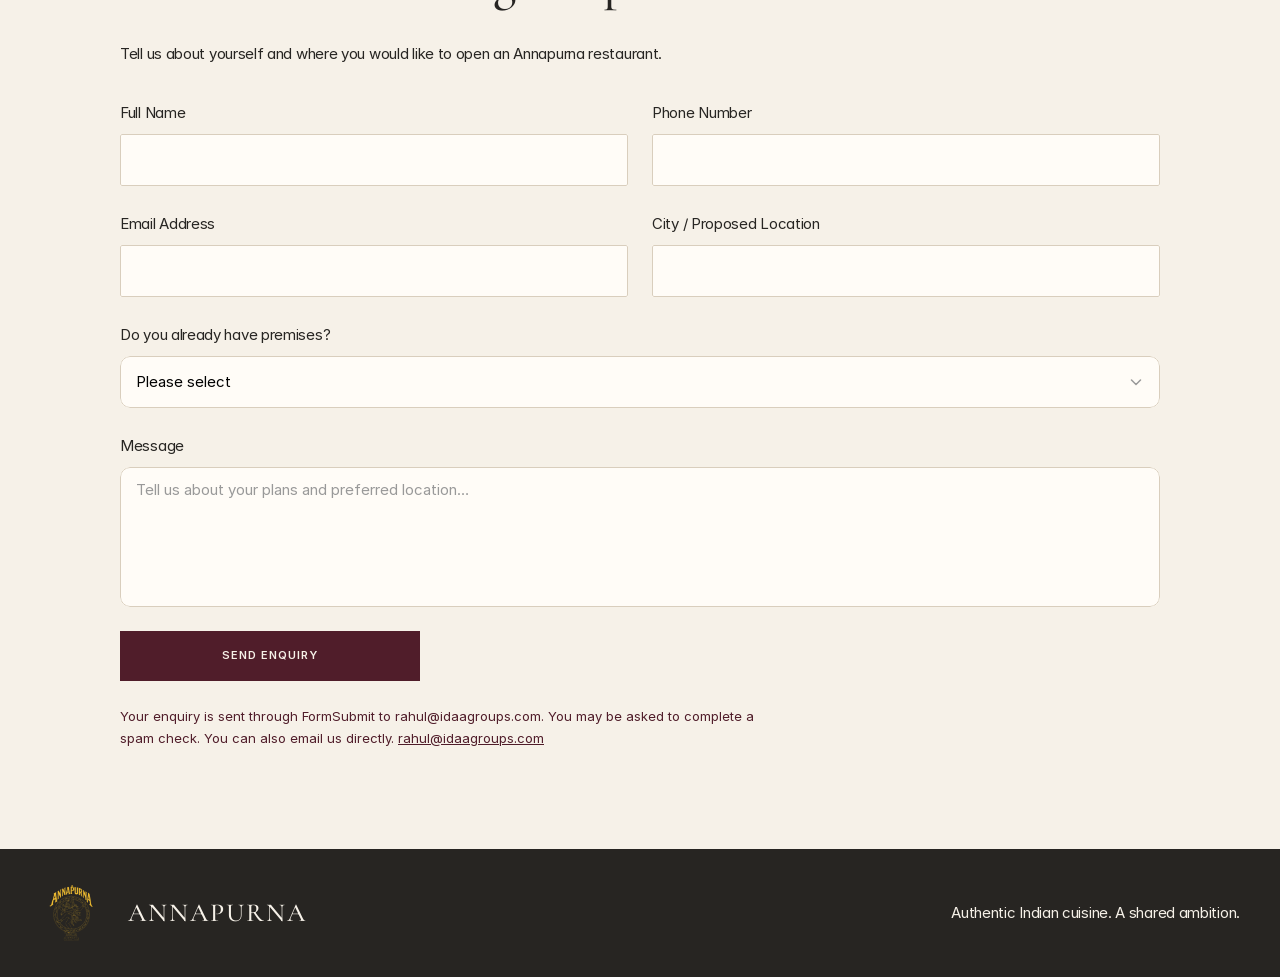
==== commit edb62d0a: "Use transparent logo across English and Polish pages" ====
--- a/index.html
+++ b/index.html
@@ -7,7 +7,7 @@
 <title>Annapurna Franchise | Indian Restaurant Franchise Poland</title>
 <meta name="description" content="Open an Annapurna Indian restaurant franchise in Poland. Discover our restaurant concept, training and ongoing partner support. Enquire about becoming a franchise partner.">
 <link rel="canonical" href="https://annapurnapartners.eu/">
-<link rel="icon" href="assets/images/annapurna-gold-logo.jpeg">
+<link rel="icon" href="assets/images/annapurna-transparent-logo.png">
 <link rel="stylesheet" href="assets/index.css">
 <link rel="stylesheet" href="assets/site.css?v=contact-1">
 <script src="assets/site.js" defer>
@@ -22,7 +22,7 @@
 <div class="framer-158oz0j" data-framer-name="Brand and menu">
 <div class="framer-hxh96k" data-framer-name="Annapurna Logo">
 <div style="position:absolute;border-radius:inherit;corner-shape:inherit;top:0;right:0;bottom:0;left:0">
-<img decoding="async" width="1600" height="1600" src="assets/images/annapurna-gold-logo.jpeg" alt="Annapurna logo" style="display:block;width:100%;height:100%;border-radius:inherit;corner-shape:inherit;object-position:center;object-fit:cover">
+<img decoding="async" width="1600" height="1600" src="assets/images/annapurna-transparent-logo.png" alt="Annapurna logo" style="display:block;width:100%;height:100%;border-radius:inherit;corner-shape:inherit;object-position:center;object-fit:cover">
 </div>
 </div>
 <div class="framer-1288lwt" data-framer-component-type="RichTextContainer" style="--extracted-r6o4lv:var(--token-970d2178-4edd-49f4-8ee4-3be559ba5923);transform:none">
@@ -79,7 +79,7 @@
 <div class="framer-158oz0j" data-framer-name="Brand and menu">
 <div class="framer-hxh96k" data-framer-name="Annapurna Logo">
 <div style="position:absolute;border-radius:inherit;corner-shape:inherit;top:0;right:0;bottom:0;left:0">
-<img decoding="async" width="1600" height="1600" src="assets/images/annapurna-gold-logo.jpeg" alt="Annapurna logo" style="display:block;width:100%;height:100%;border-radius:inherit;corner-shape:inherit;object-position:center;object-fit:cover">
+<img decoding="async" width="1600" height="1600" src="assets/images/annapurna-transparent-logo.png" alt="Annapurna logo" style="display:block;width:100%;height:100%;border-radius:inherit;corner-shape:inherit;object-position:center;object-fit:cover">
 </div>
 </div>
 <div class="framer-1288lwt" data-framer-component-type="RichTextContainer" style="--extracted-r6o4lv:var(--token-970d2178-4edd-49f4-8ee4-3be559ba5923);transform:none">
@@ -643,7 +643,7 @@
 <footer class="framer-4d6ges" data-framer-name="Footer">
 <div class="framer-gek0bg" data-framer-name="Annapurna Logo">
 <div style="position:absolute;border-radius:inherit;corner-shape:inherit;top:0;right:0;bottom:0;left:0">
-<img decoding="async" loading="lazy" width="1600" height="1600" src="assets/images/annapurna-gold-logo.jpeg" alt="Annapurna logo" style="display:block;width:100%;height:100%;border-radius:inherit;corner-shape:inherit;object-position:center;object-fit:cover">
+<img decoding="async" loading="lazy" width="1600" height="1600" src="assets/images/annapurna-transparent-logo.png" alt="Annapurna logo" style="display:block;width:100%;height:100%;border-radius:inherit;corner-shape:inherit;object-position:center;object-fit:cover">
 </div>
 </div>
 <div class="framer-1f007h9" data-framer-component-type="RichTextContainer" style="transform:none">
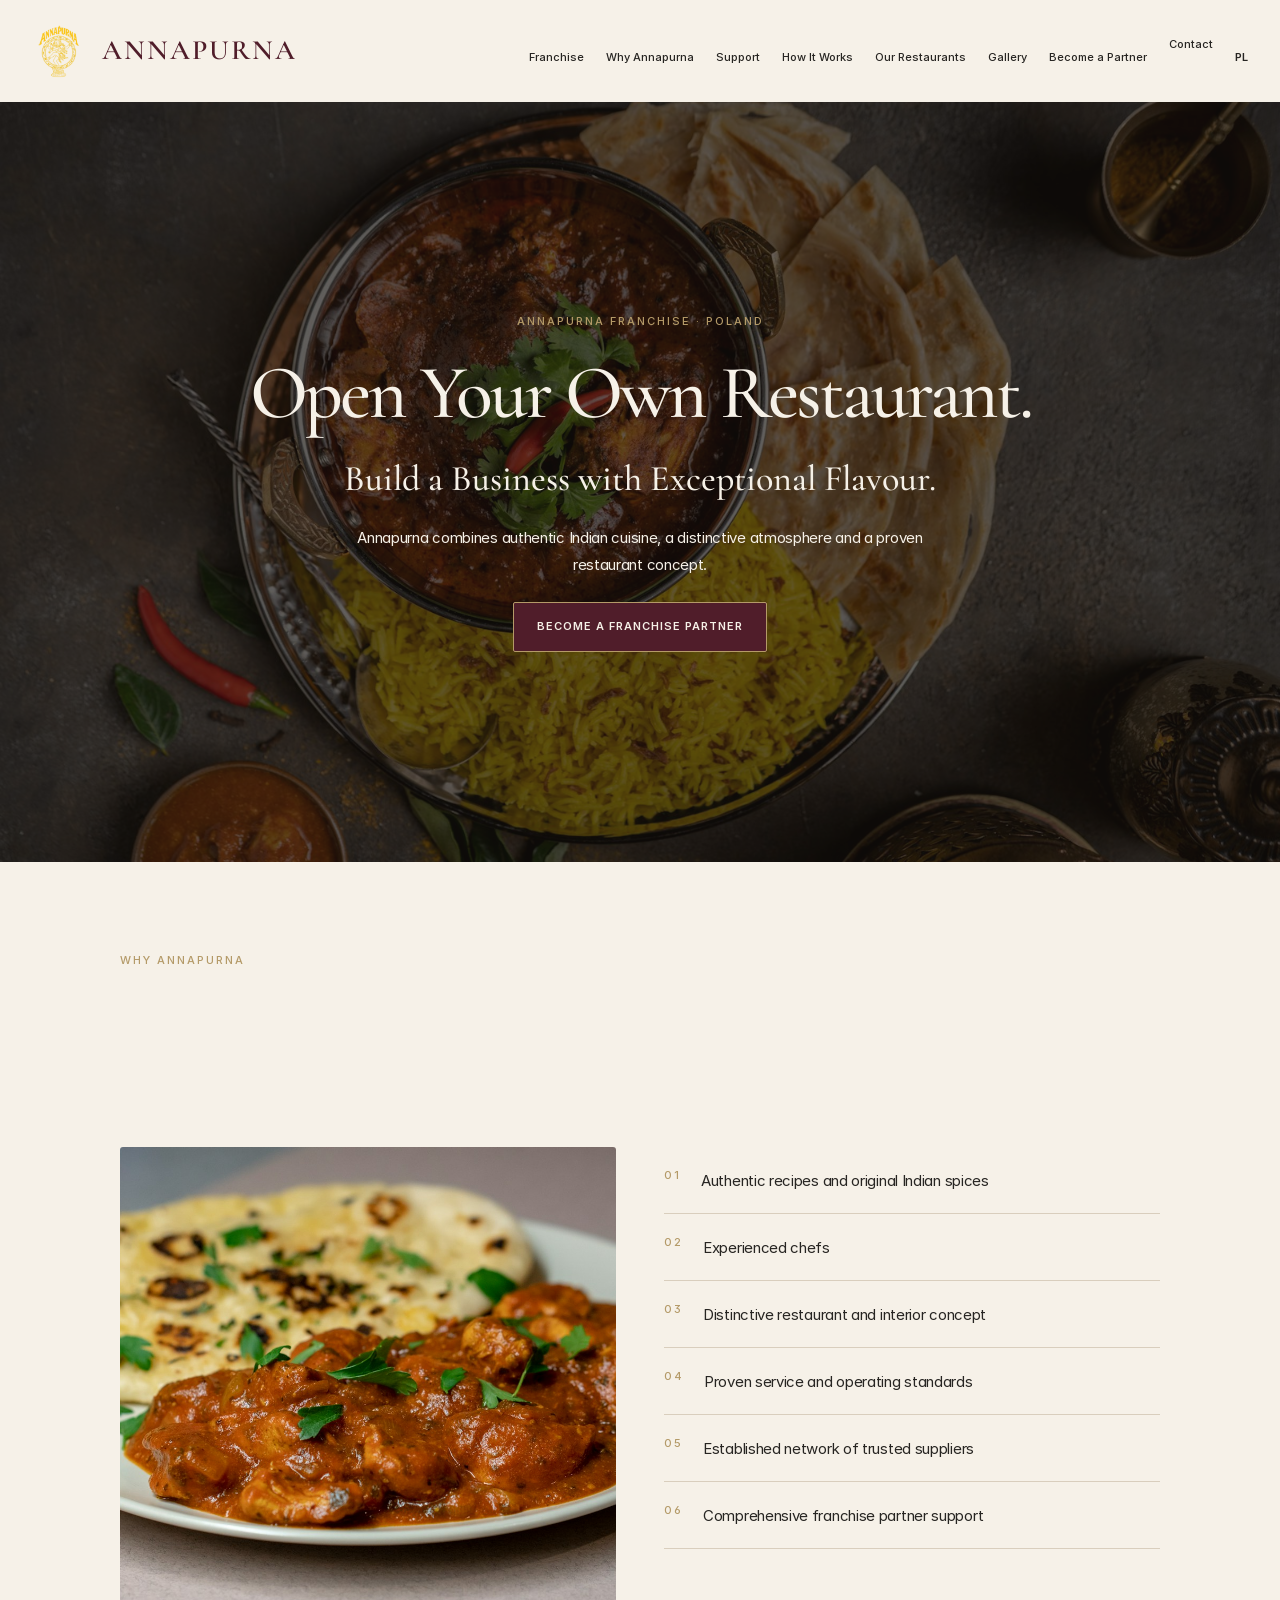
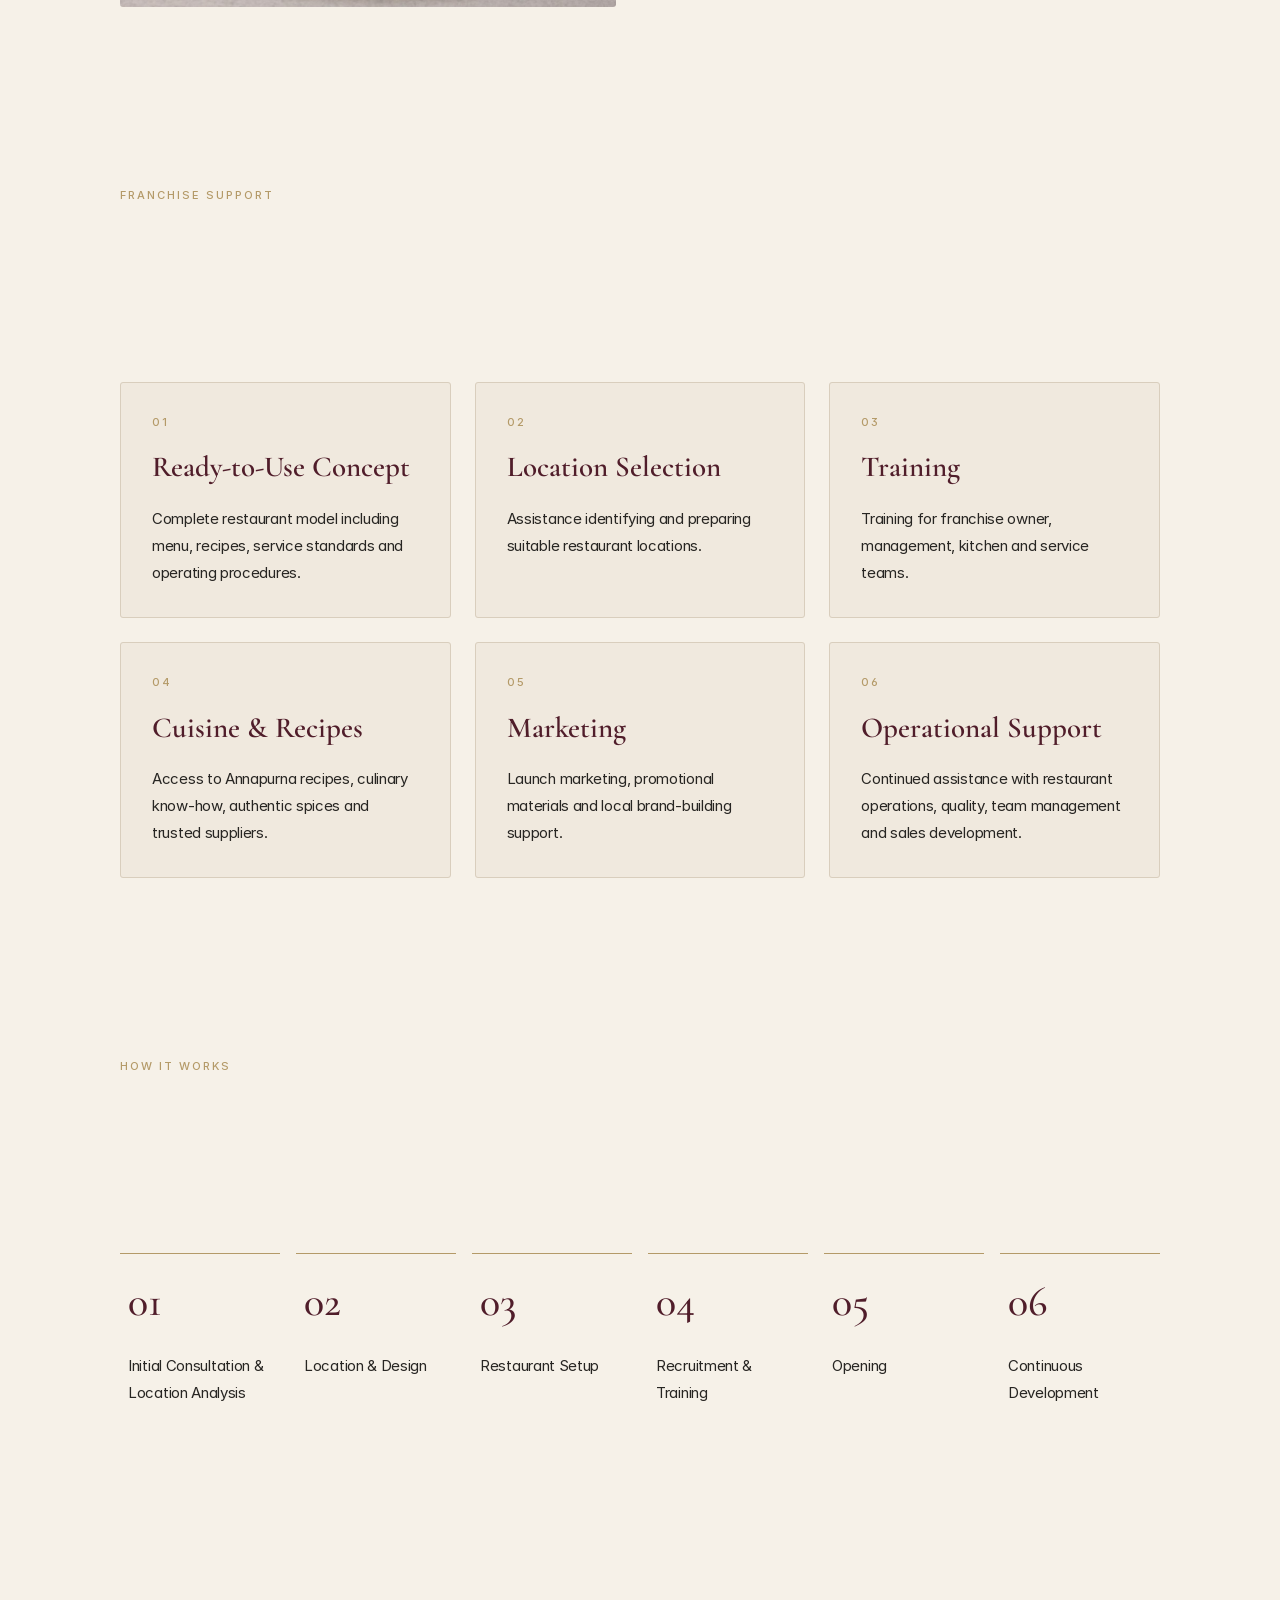
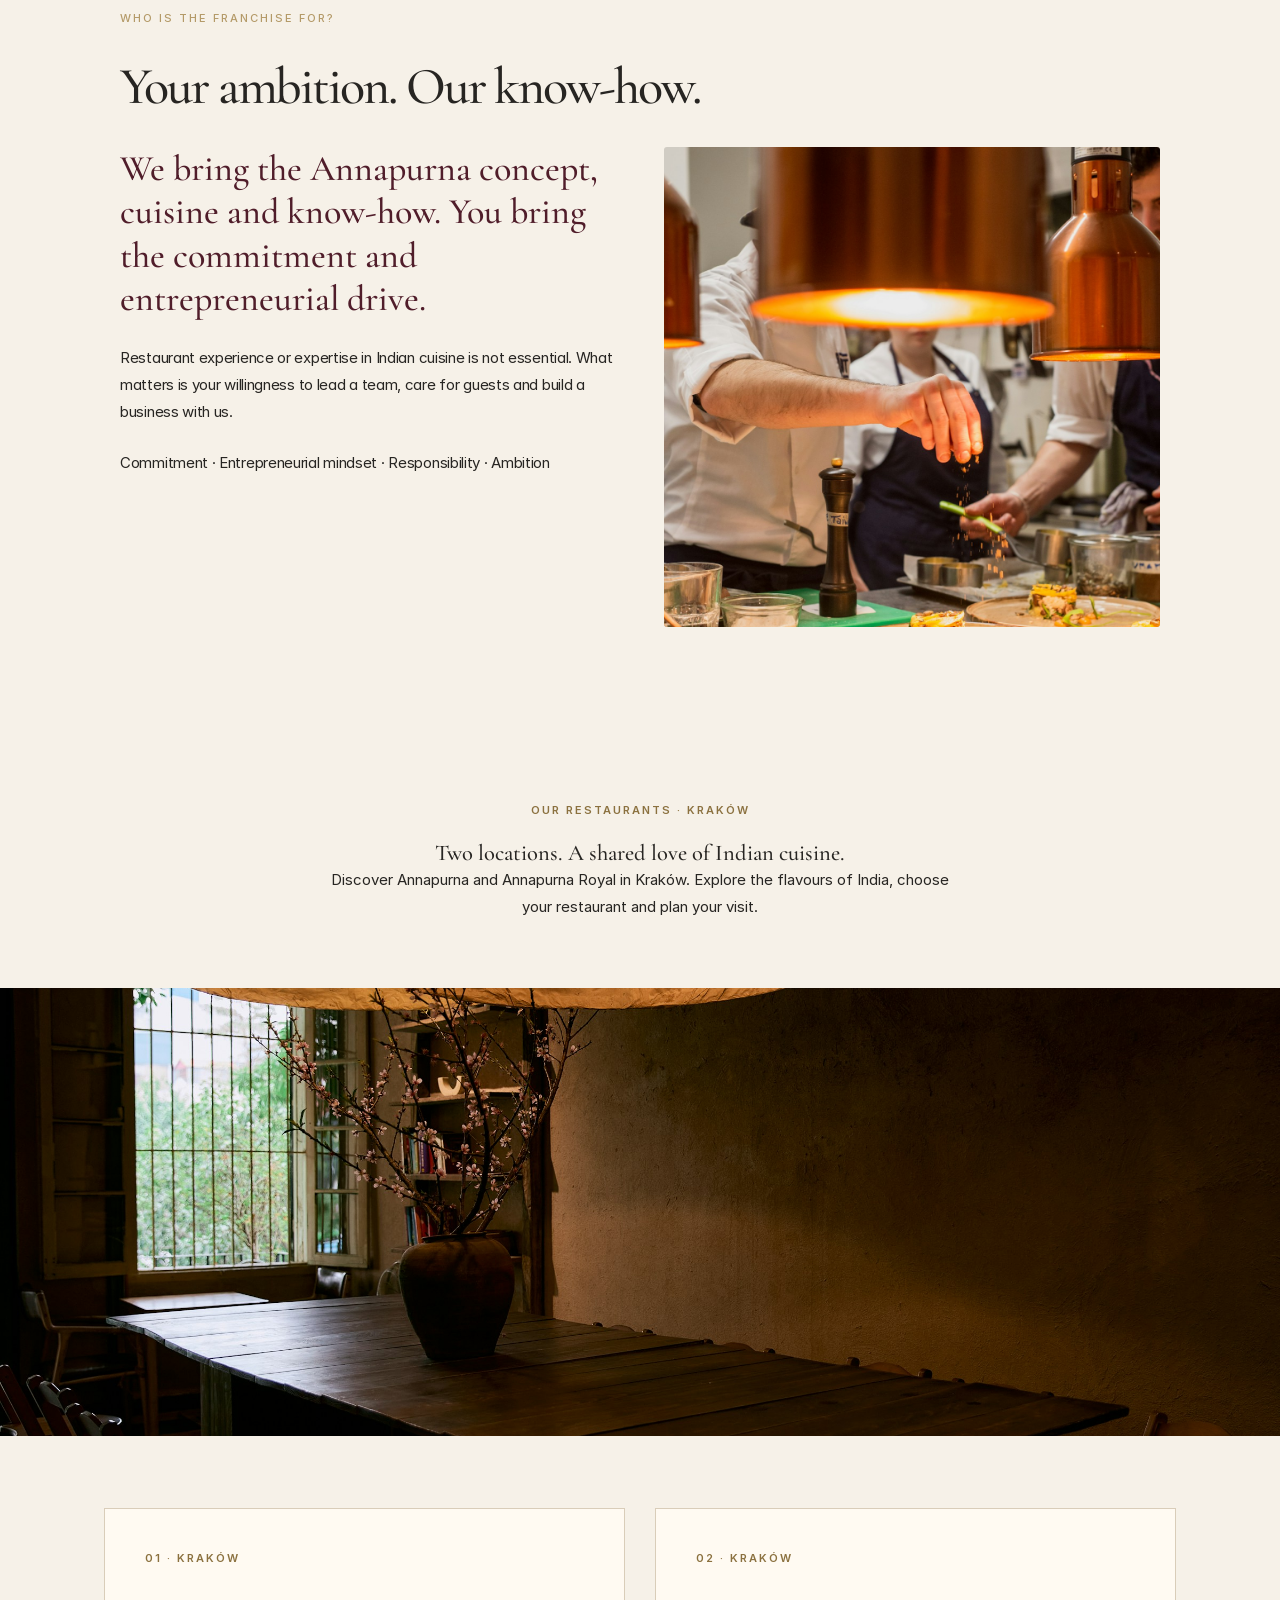
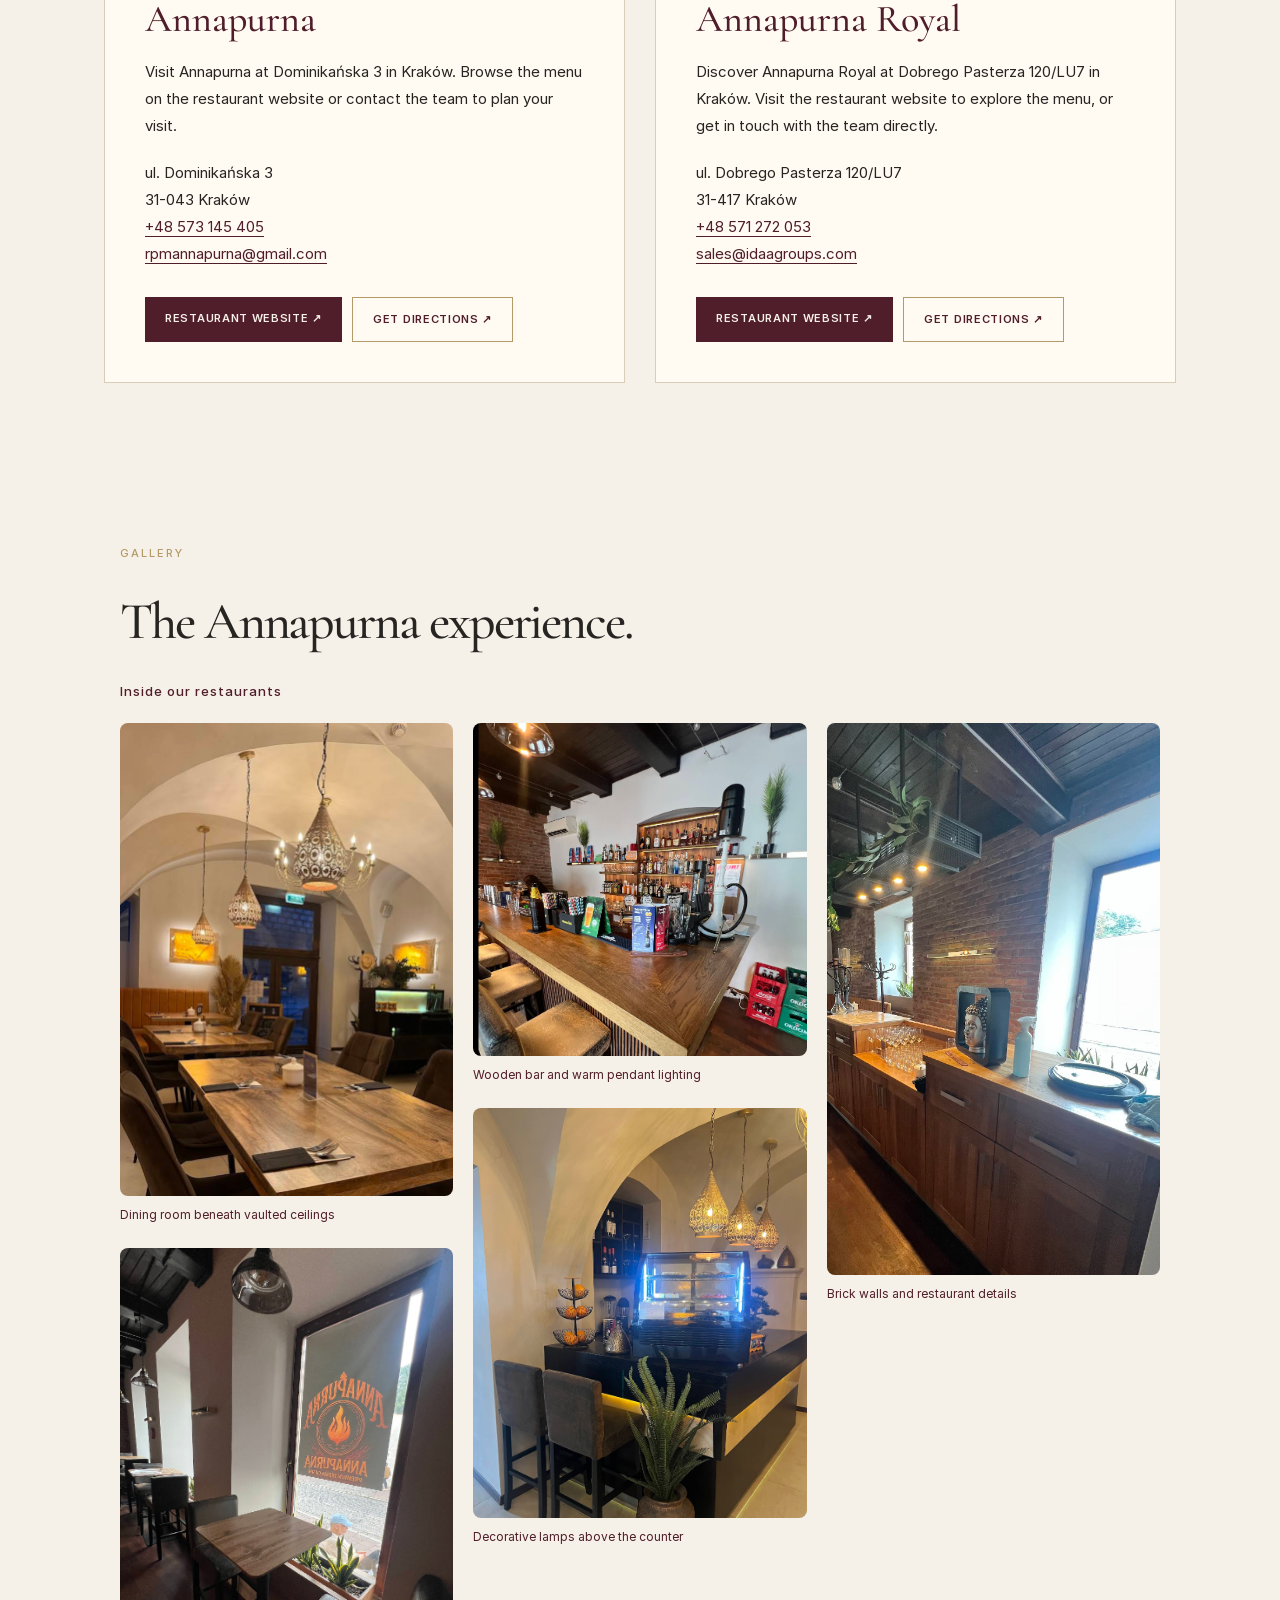
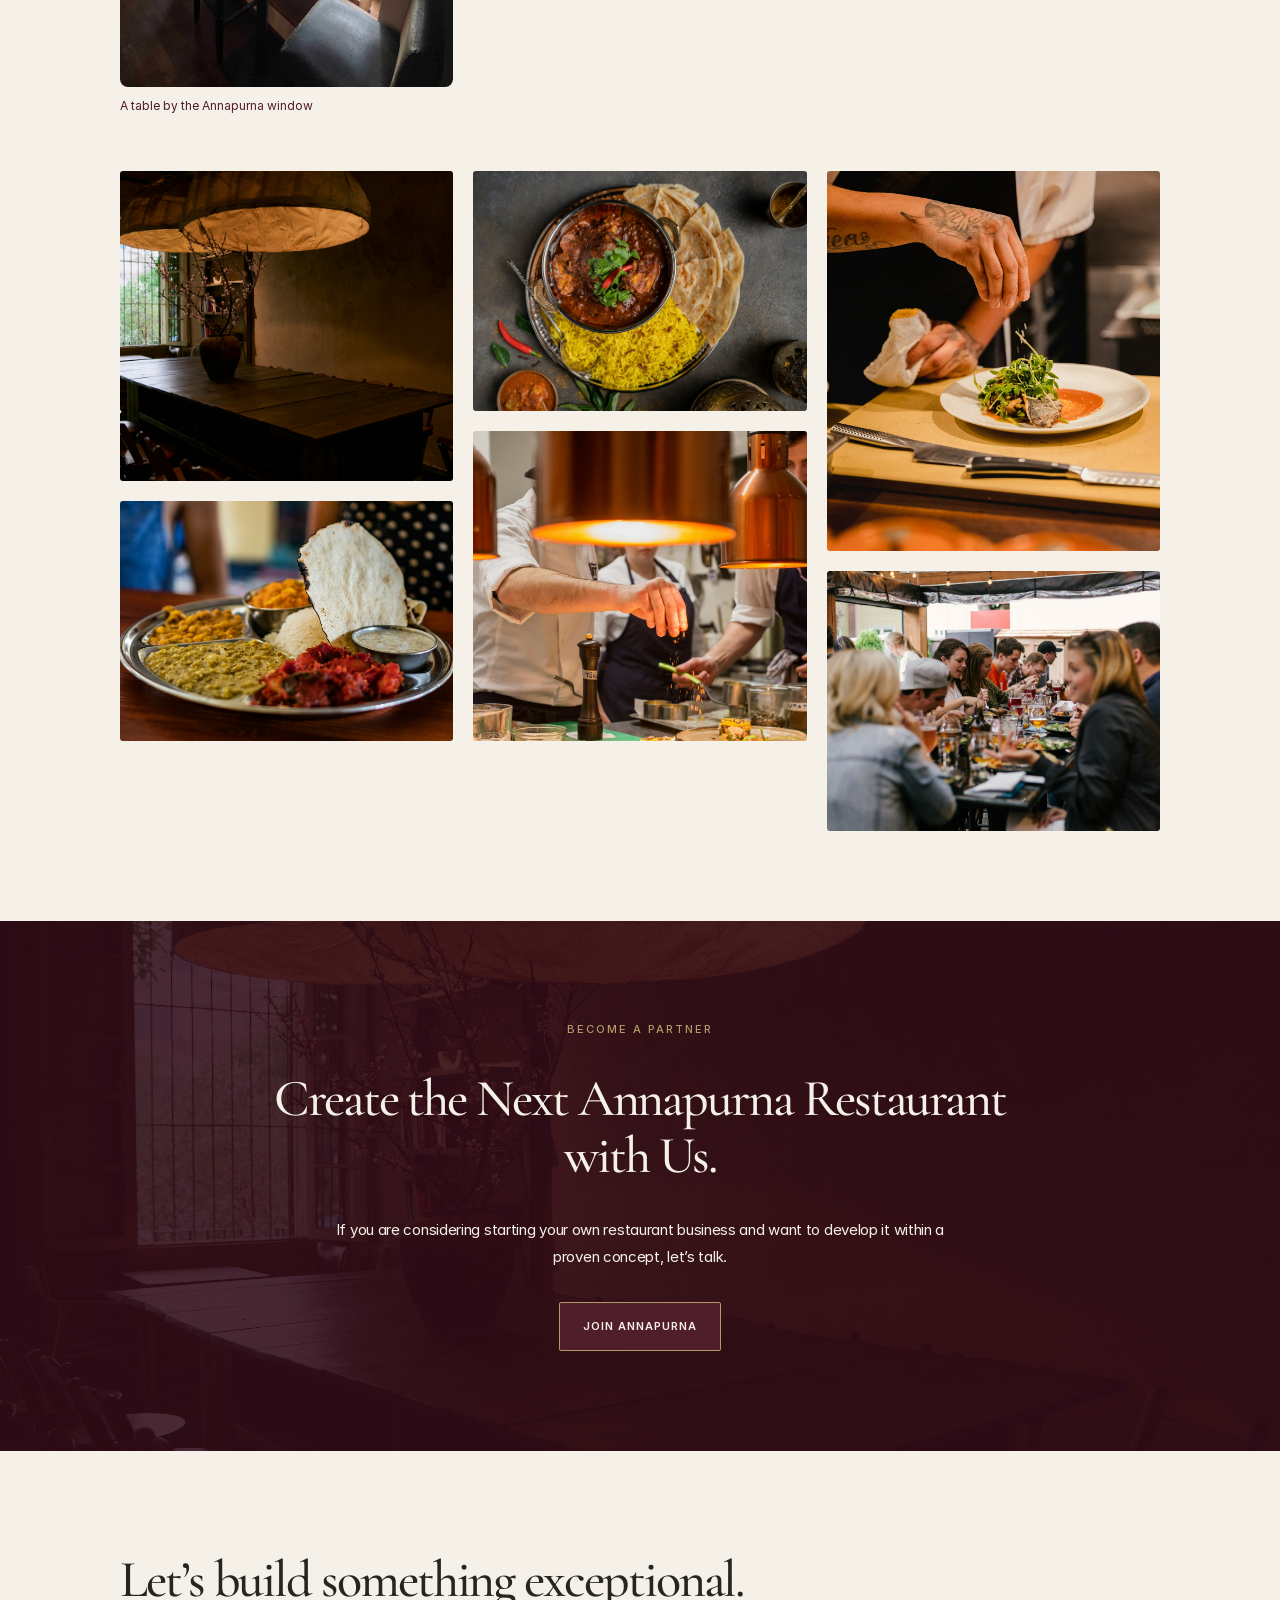
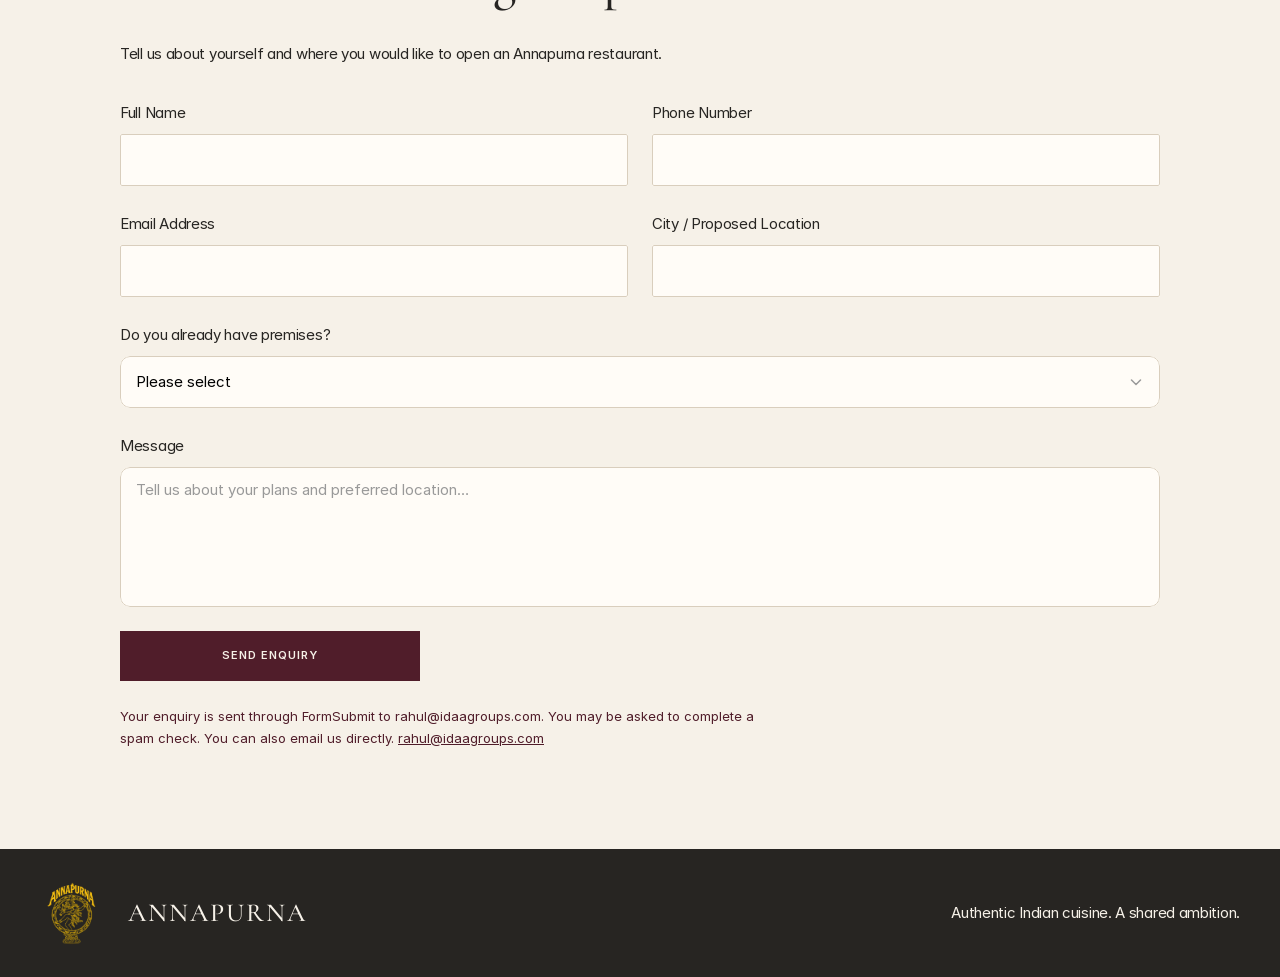
==== commit 616e1735: "Use selected logo on all pages" ====
--- a/index.html
+++ b/index.html
@@ -7,7 +7,7 @@
 <title>Annapurna Franchise | Indian Restaurant Franchise Poland</title>
 <meta name="description" content="Open an Annapurna Indian restaurant franchise in Poland. Discover our restaurant concept, training and ongoing partner support. Enquire about becoming a franchise partner.">
 <link rel="canonical" href="https://annapurnapartners.eu/">
-<link rel="icon" href="assets/images/annapurna-transparent-logo.png">
+<link rel="icon" href="assets/images/annapurna-selected-logo.png">
 <link rel="stylesheet" href="assets/index.css">
 <link rel="stylesheet" href="assets/site.css?v=contact-1">
 <script src="assets/site.js" defer>
@@ -22,7 +22,7 @@
 <div class="framer-158oz0j" data-framer-name="Brand and menu">
 <div class="framer-hxh96k" data-framer-name="Annapurna Logo">
 <div style="position:absolute;border-radius:inherit;corner-shape:inherit;top:0;right:0;bottom:0;left:0">
-<img decoding="async" width="1600" height="1600" src="assets/images/annapurna-transparent-logo.png" alt="Annapurna logo" style="display:block;width:100%;height:100%;border-radius:inherit;corner-shape:inherit;object-position:center;object-fit:cover">
+<img decoding="async" width="1600" height="1600" src="assets/images/annapurna-selected-logo.png" alt="Annapurna logo" style="display:block;width:100%;height:100%;border-radius:inherit;corner-shape:inherit;object-position:center;object-fit:cover">
 </div>
 </div>
 <div class="framer-1288lwt" data-framer-component-type="RichTextContainer" style="--extracted-r6o4lv:var(--token-970d2178-4edd-49f4-8ee4-3be559ba5923);transform:none">
@@ -79,7 +79,7 @@
 <div class="framer-158oz0j" data-framer-name="Brand and menu">
 <div class="framer-hxh96k" data-framer-name="Annapurna Logo">
 <div style="position:absolute;border-radius:inherit;corner-shape:inherit;top:0;right:0;bottom:0;left:0">
-<img decoding="async" width="1600" height="1600" src="assets/images/annapurna-transparent-logo.png" alt="Annapurna logo" style="display:block;width:100%;height:100%;border-radius:inherit;corner-shape:inherit;object-position:center;object-fit:cover">
+<img decoding="async" width="1600" height="1600" src="assets/images/annapurna-selected-logo.png" alt="Annapurna logo" style="display:block;width:100%;height:100%;border-radius:inherit;corner-shape:inherit;object-position:center;object-fit:cover">
 </div>
 </div>
 <div class="framer-1288lwt" data-framer-component-type="RichTextContainer" style="--extracted-r6o4lv:var(--token-970d2178-4edd-49f4-8ee4-3be559ba5923);transform:none">
@@ -643,7 +643,7 @@
 <footer class="framer-4d6ges" data-framer-name="Footer">
 <div class="framer-gek0bg" data-framer-name="Annapurna Logo">
 <div style="position:absolute;border-radius:inherit;corner-shape:inherit;top:0;right:0;bottom:0;left:0">
-<img decoding="async" loading="lazy" width="1600" height="1600" src="assets/images/annapurna-transparent-logo.png" alt="Annapurna logo" style="display:block;width:100%;height:100%;border-radius:inherit;corner-shape:inherit;object-position:center;object-fit:cover">
+<img decoding="async" loading="lazy" width="1600" height="1600" src="assets/images/annapurna-selected-logo.png" alt="Annapurna logo" style="display:block;width:100%;height:100%;border-radius:inherit;corner-shape:inherit;object-position:center;object-fit:cover">
 </div>
 </div>
 <div class="framer-1f007h9" data-framer-component-type="RichTextContainer" style="transform:none">
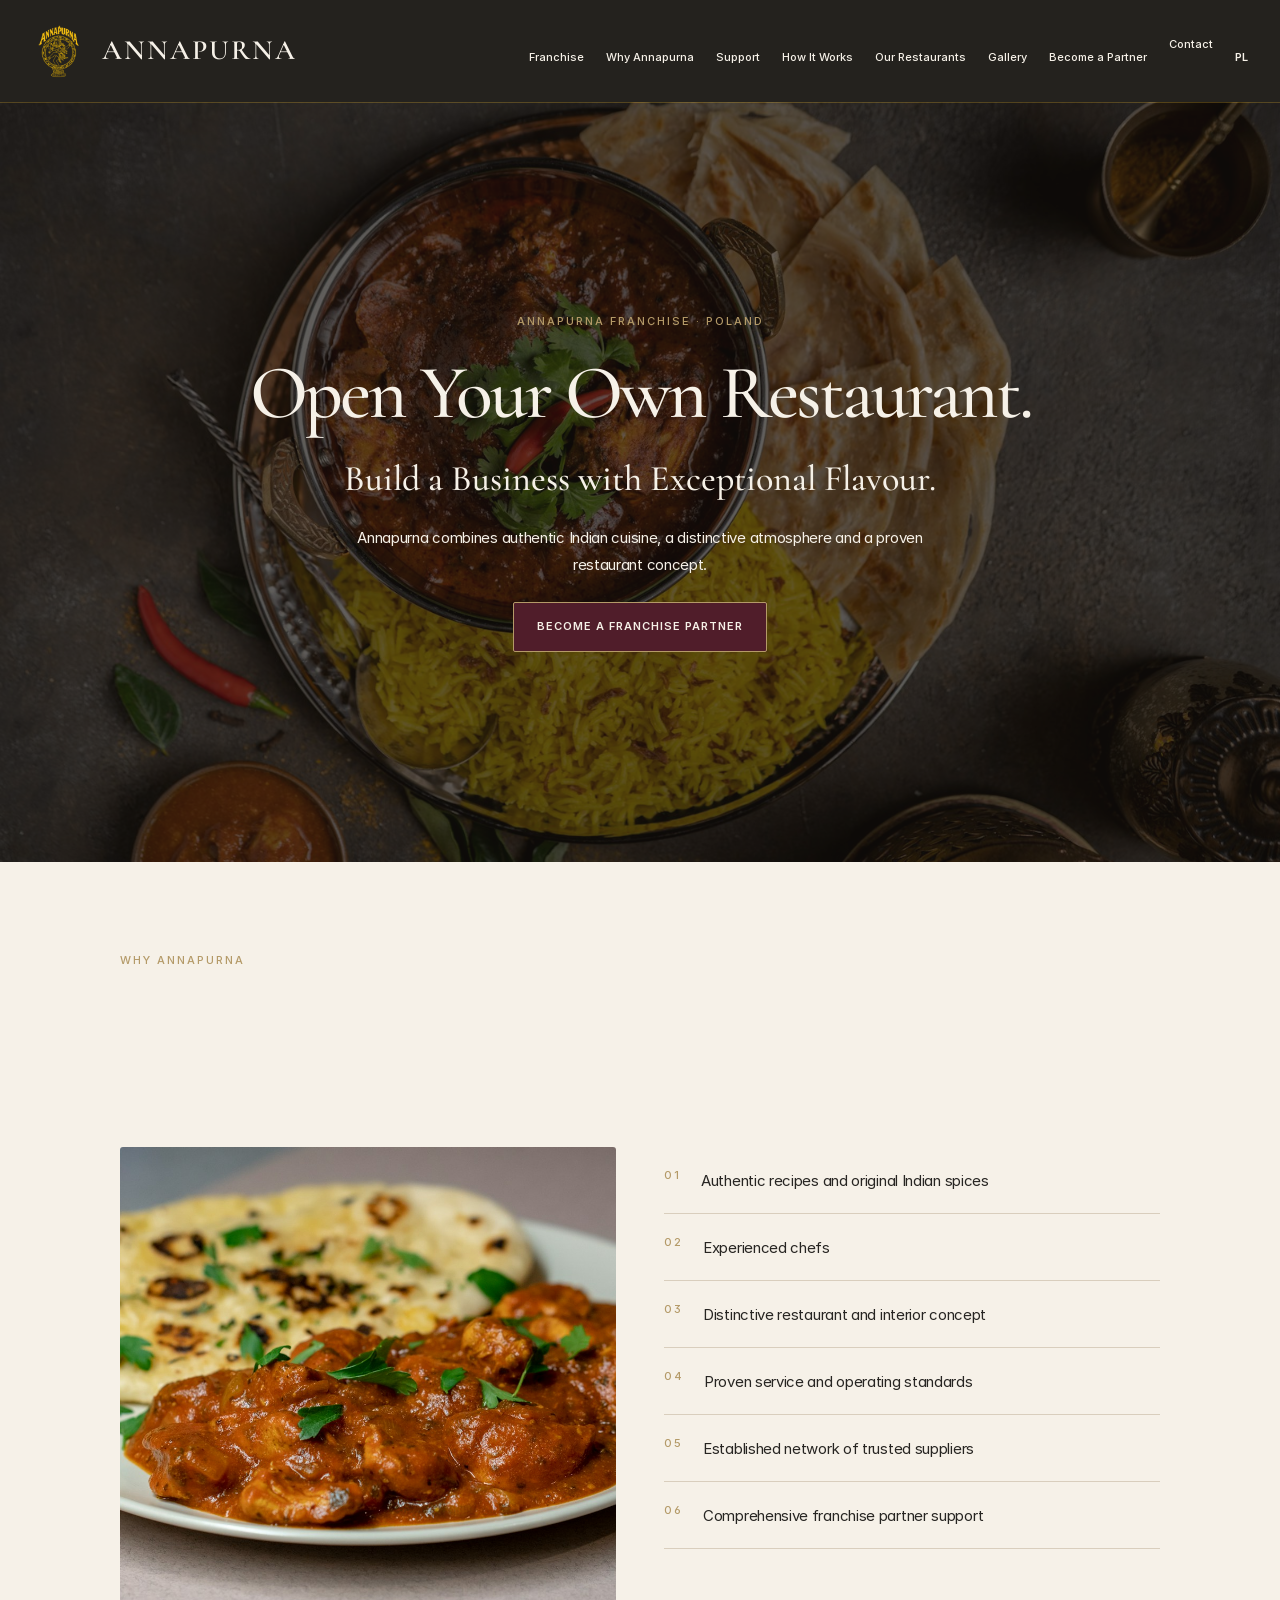
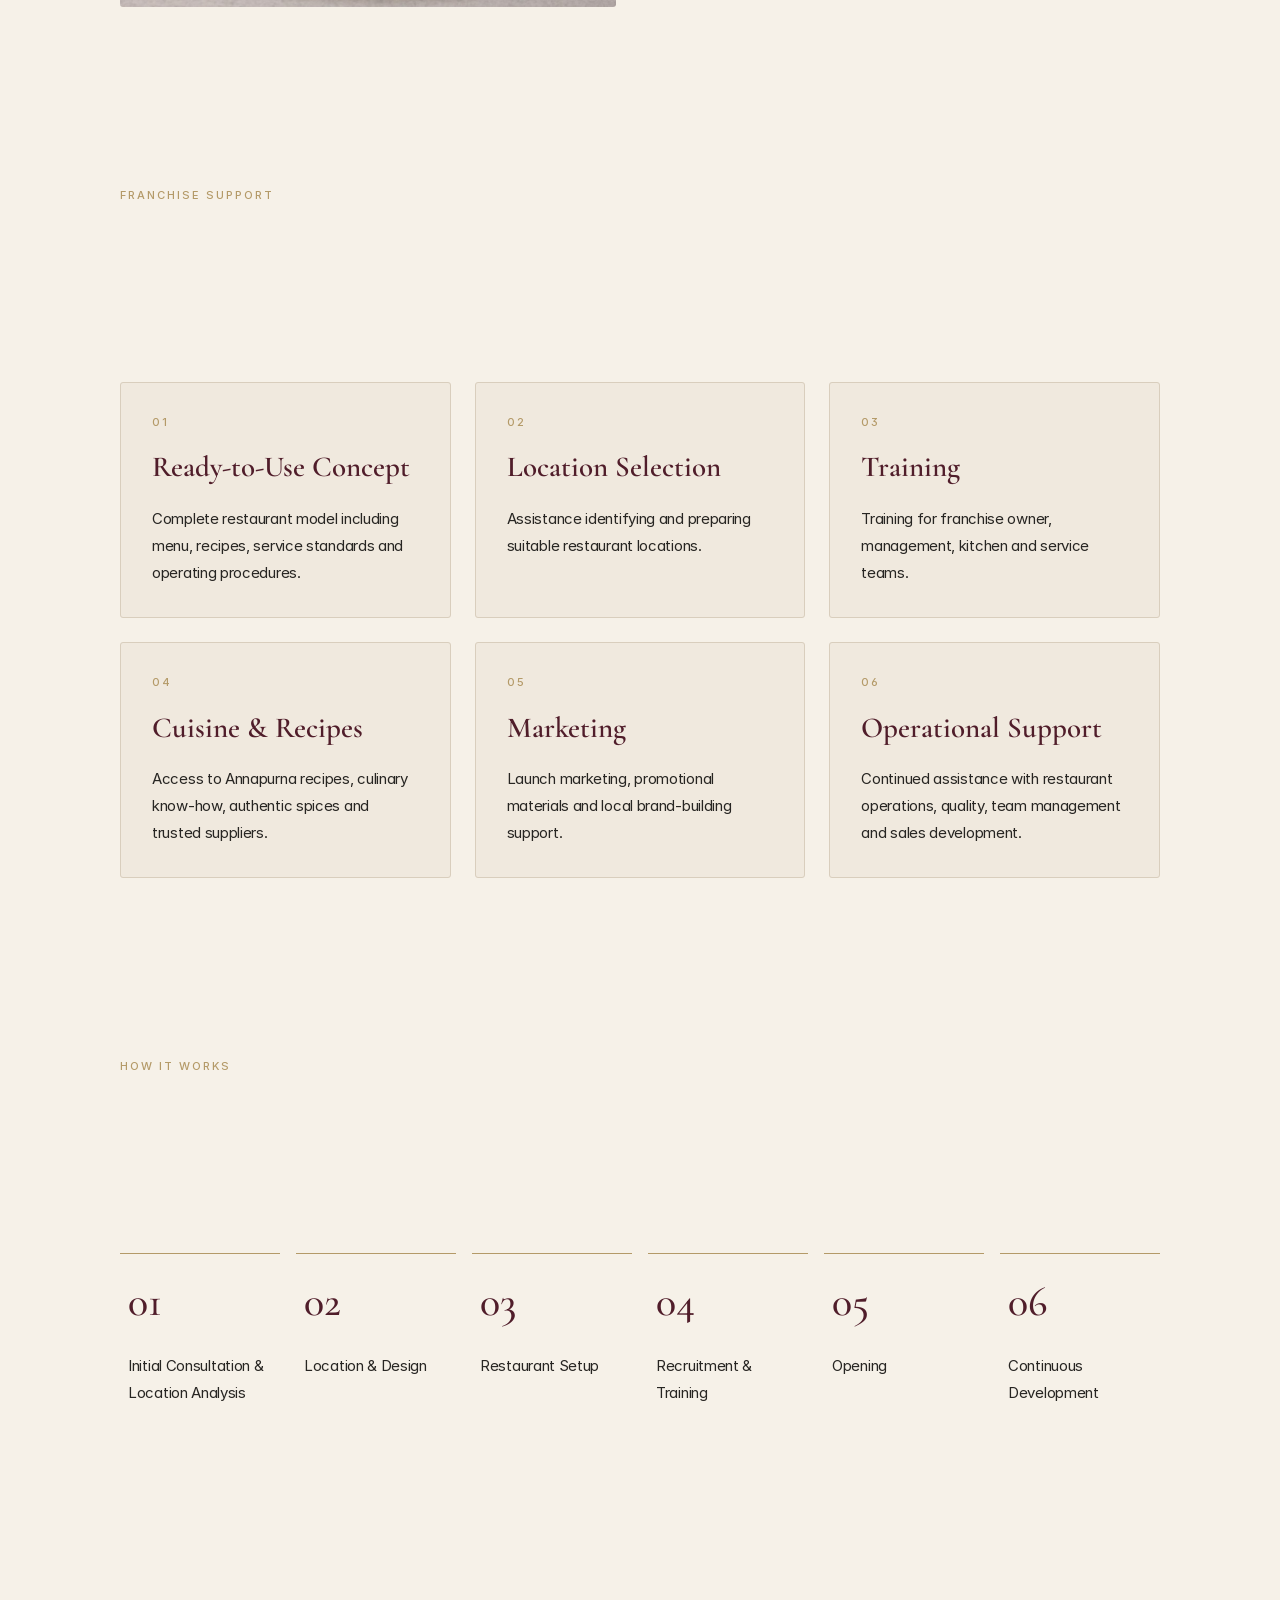
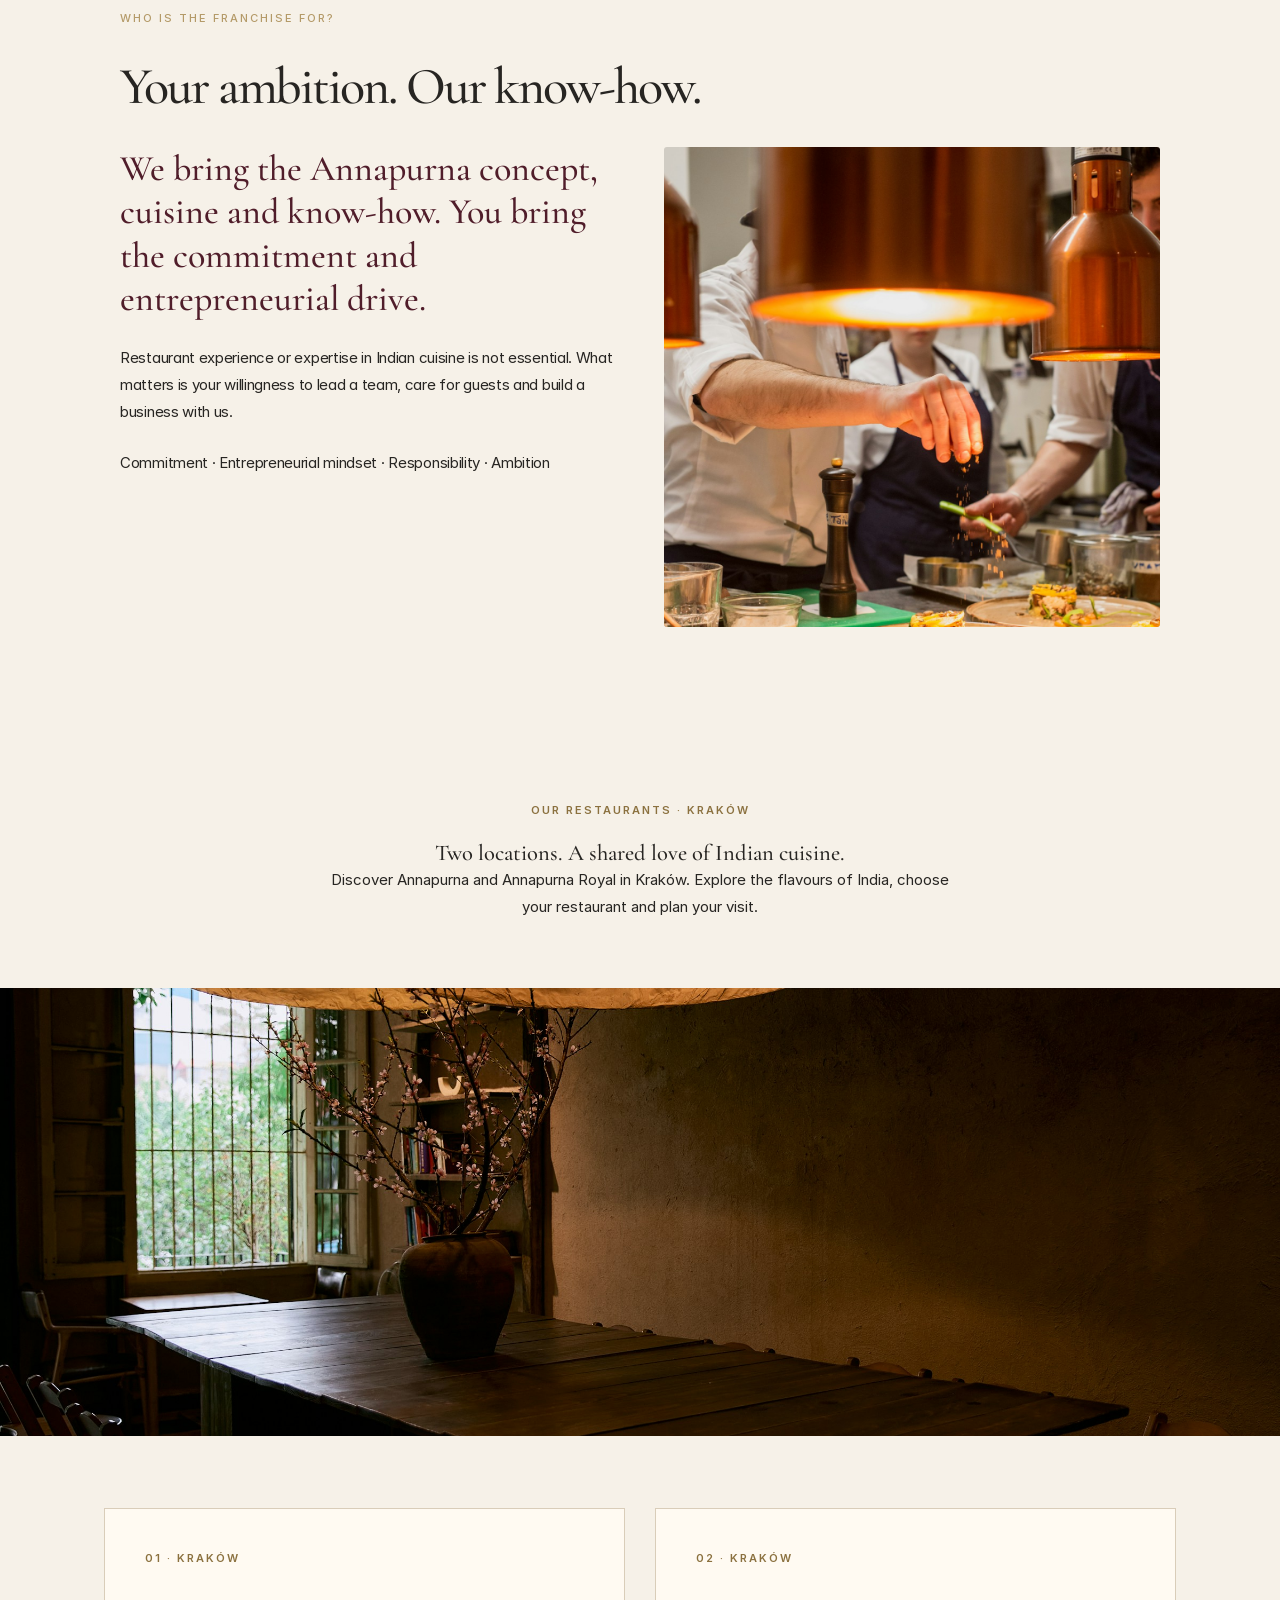
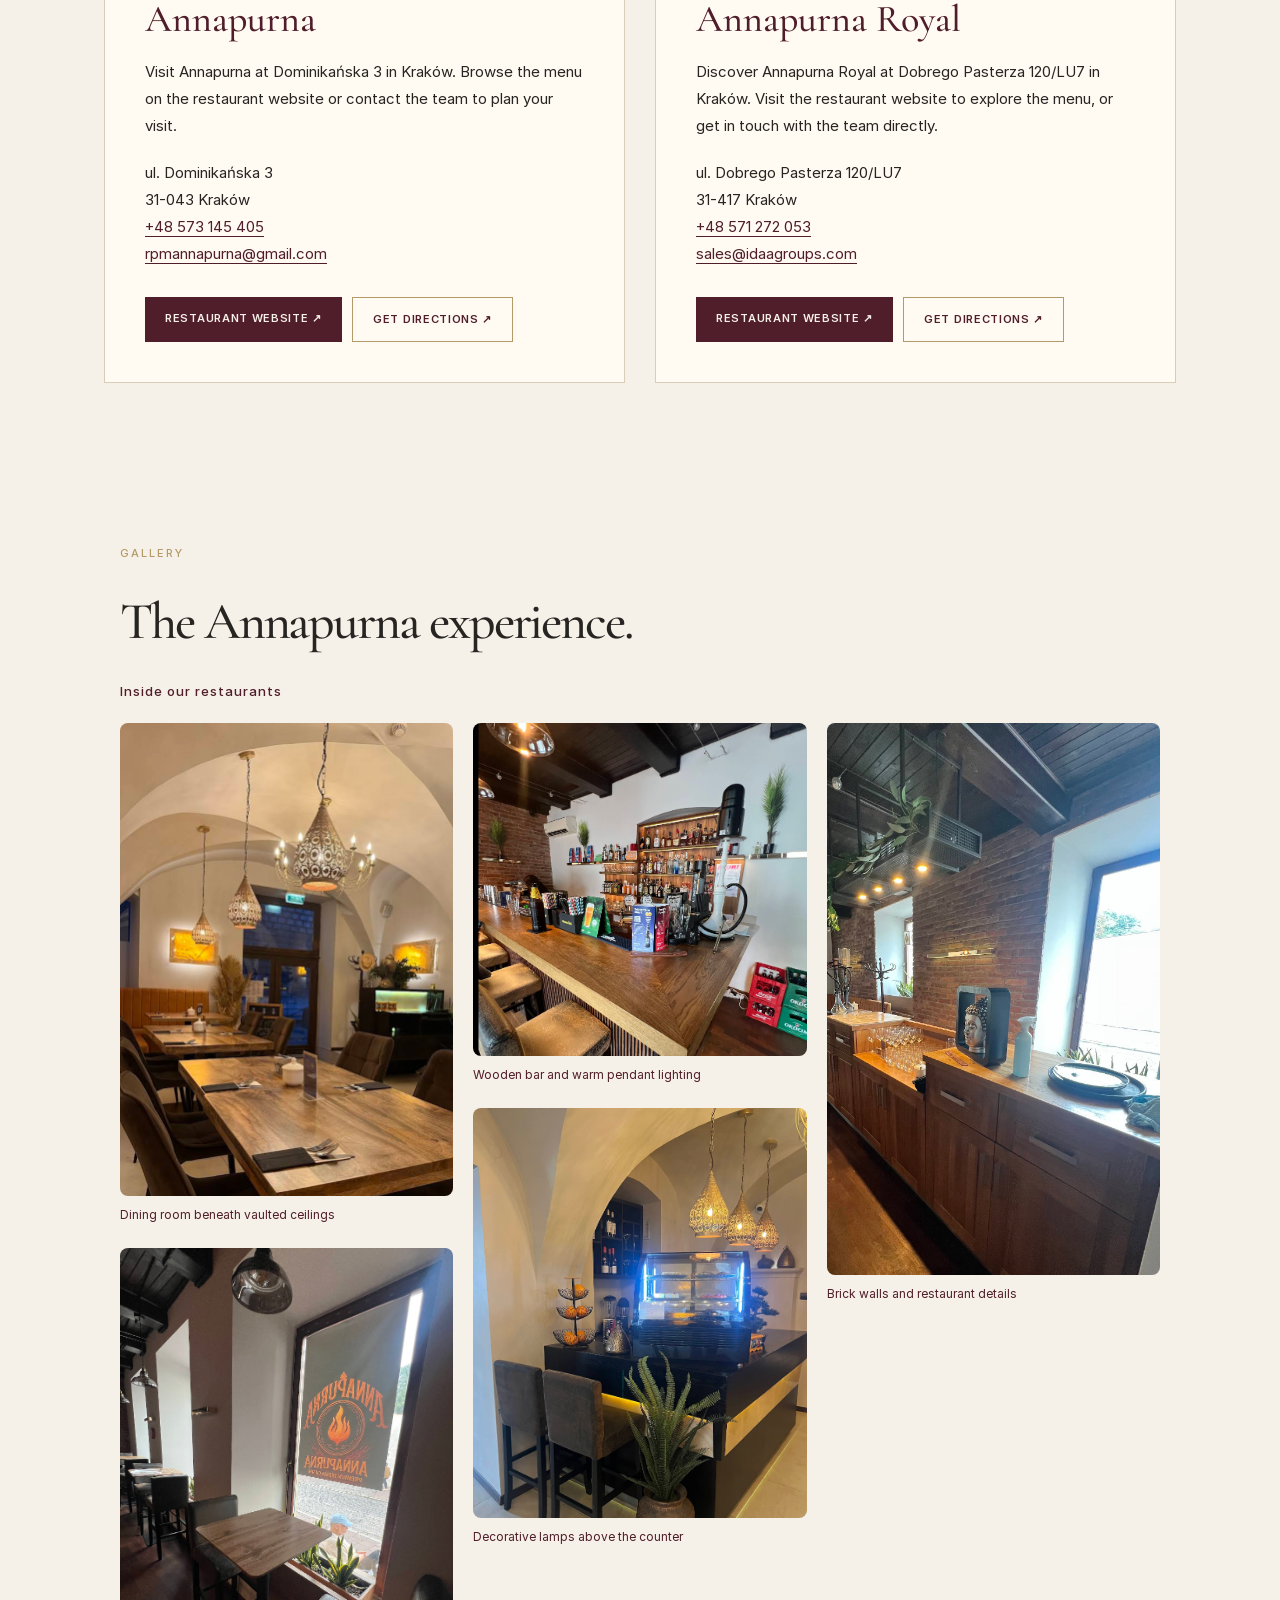
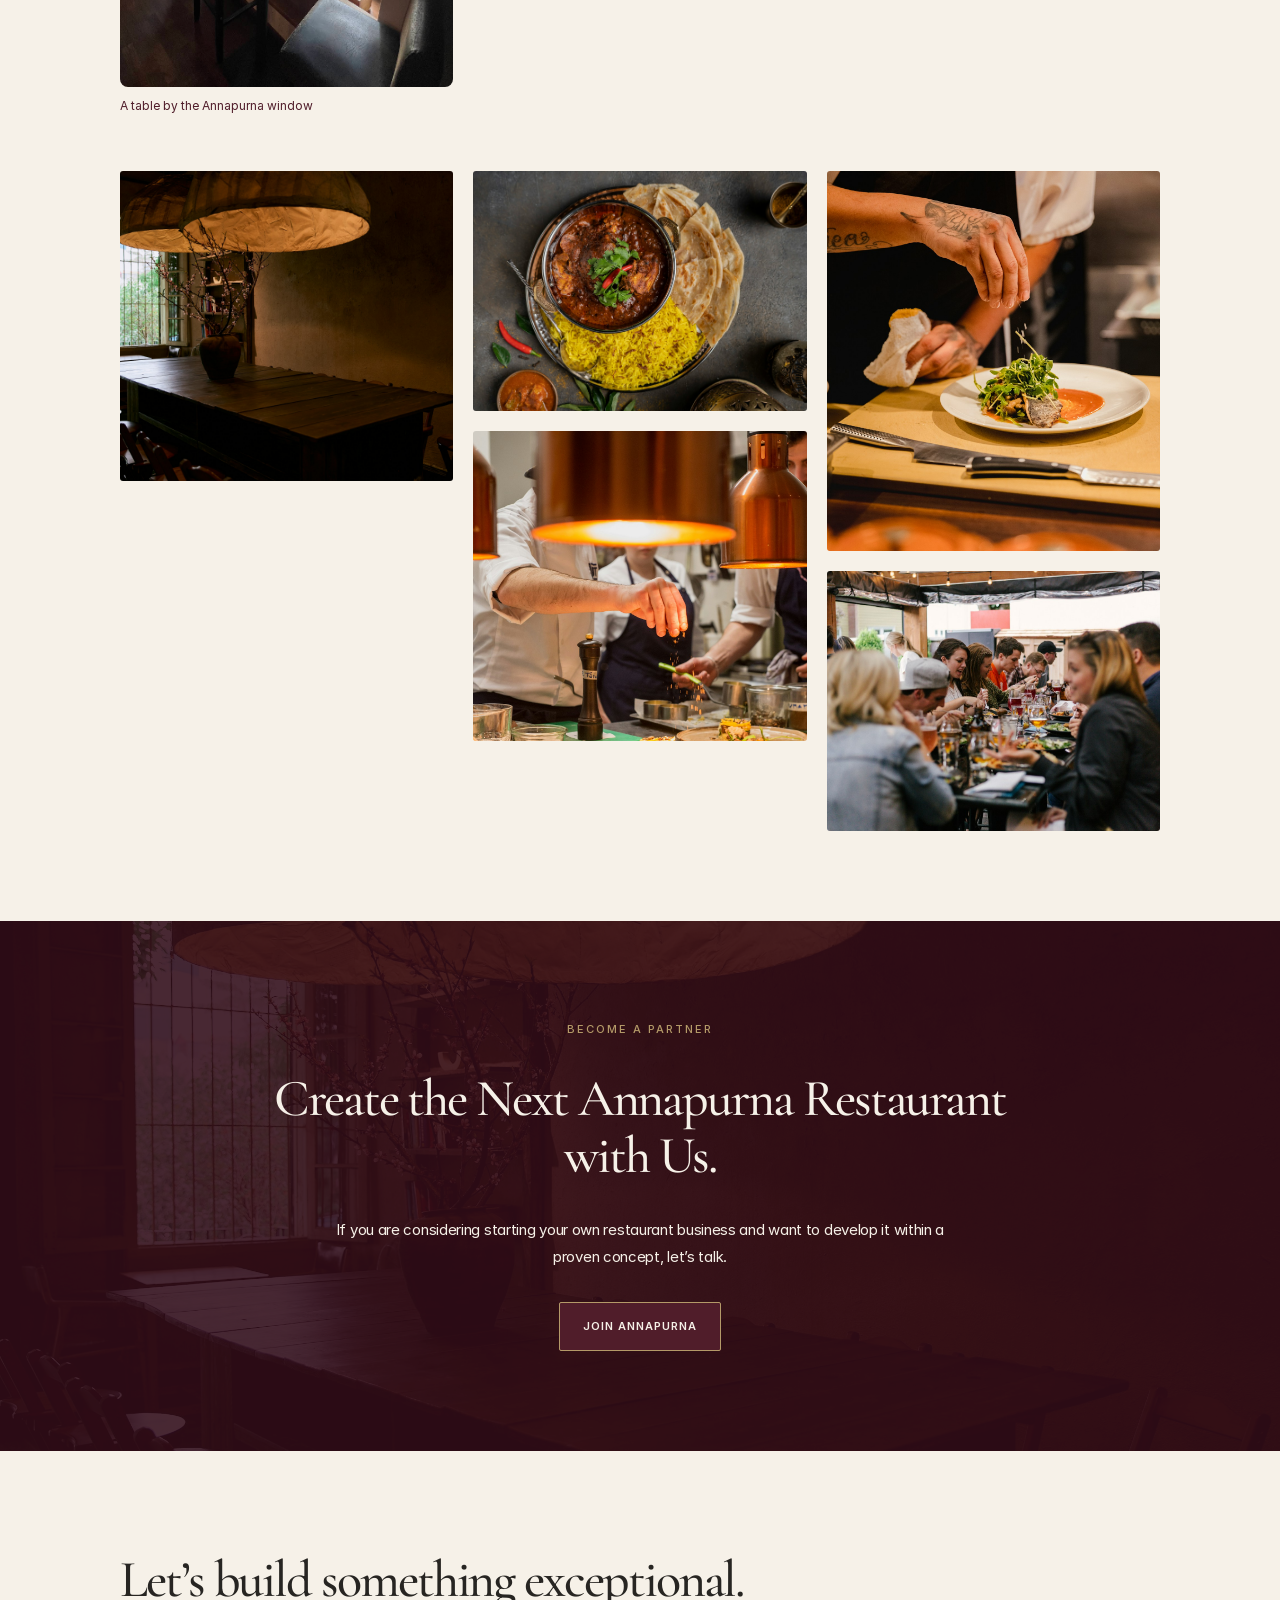
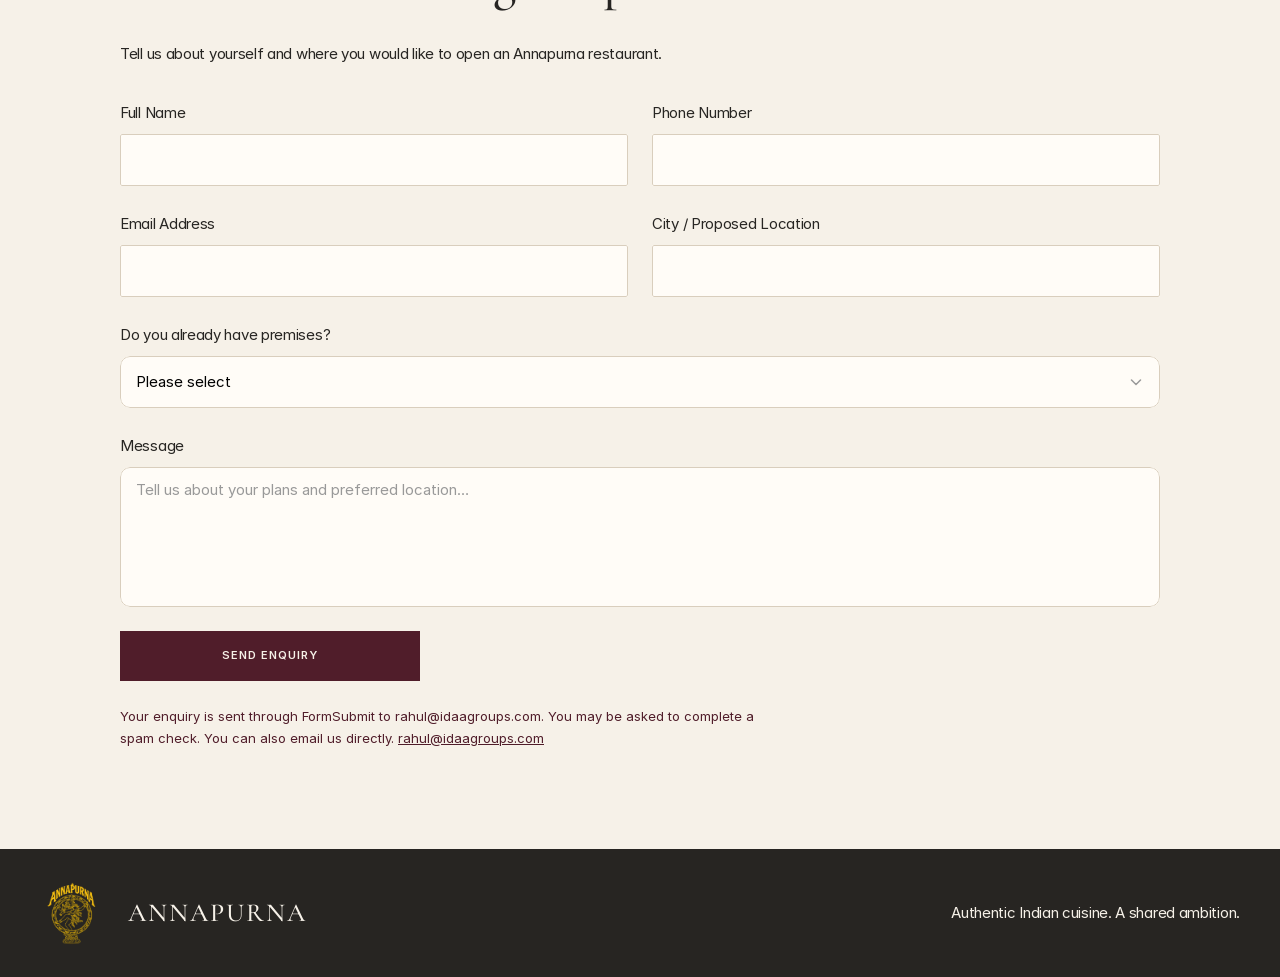
==== commit 72954326: "Refresh header styling on all pages" ====
--- a/index.html
+++ b/index.html
@@ -9,7 +9,7 @@
 <link rel="canonical" href="https://annapurnapartners.eu/">
 <link rel="icon" href="assets/images/annapurna-selected-logo.png">
 <link rel="stylesheet" href="assets/index.css">
-<link rel="stylesheet" href="assets/site.css?v=contact-1">
+<link rel="stylesheet" href="assets/site.css?v=dark-header-1">
 <script src="assets/site.js" defer>
 </script>
 </head>
--- a/assets/site.css
+++ b/assets/site.css
@@ -71,3 +71,7 @@
 .contact-next > div { display: flex; gap: 24px; flex-wrap: wrap; align-items: center; }
 .contact-secondary { color: #501d2a; font: 600 10px/1.6 Inter,sans-serif; letter-spacing: .8px; text-underline-offset: 5px; }
 @media (max-width: 809px) { .contact-hero { grid-template-columns: 1fr; gap: 32px; padding: 48px 24px 32px; } .contact-visual { height: 340px; } .contact-cards { grid-template-columns: 1fr; padding: 0 24px 32px; gap: 16px; } .contact-card { padding: 22px 18px; gap: 14px; } .contact-next { padding: 0 24px 48px; } }
+
+nav[data-framer-name] { background-color: #24221e !important; box-shadow: 0 1px 0 rgba(243,191,50,.25); }
+nav[data-framer-name] .framer-text { color: #f6f1e8 !important; --framer-text-color: #f6f1e8 !important; }
+nav[data-framer-name] a.framer-text:hover { color: #f3bf32 !important; }
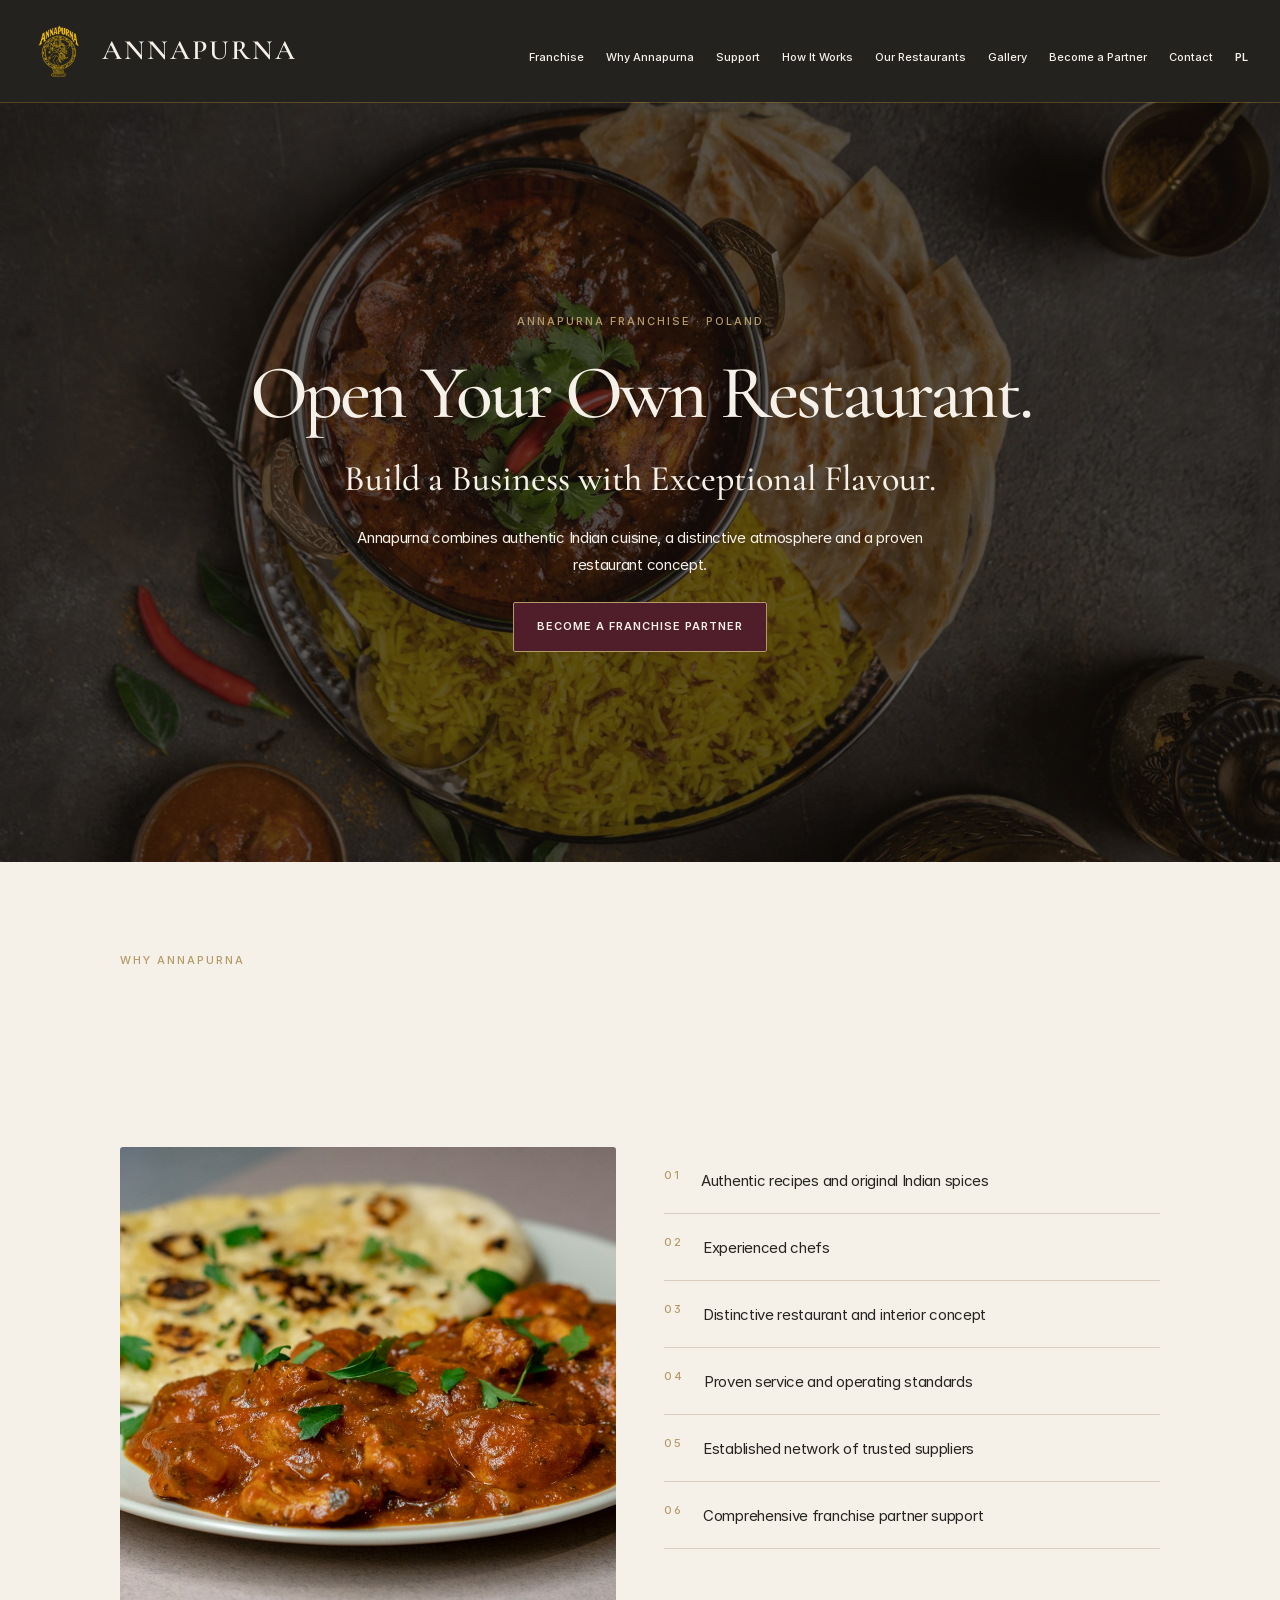
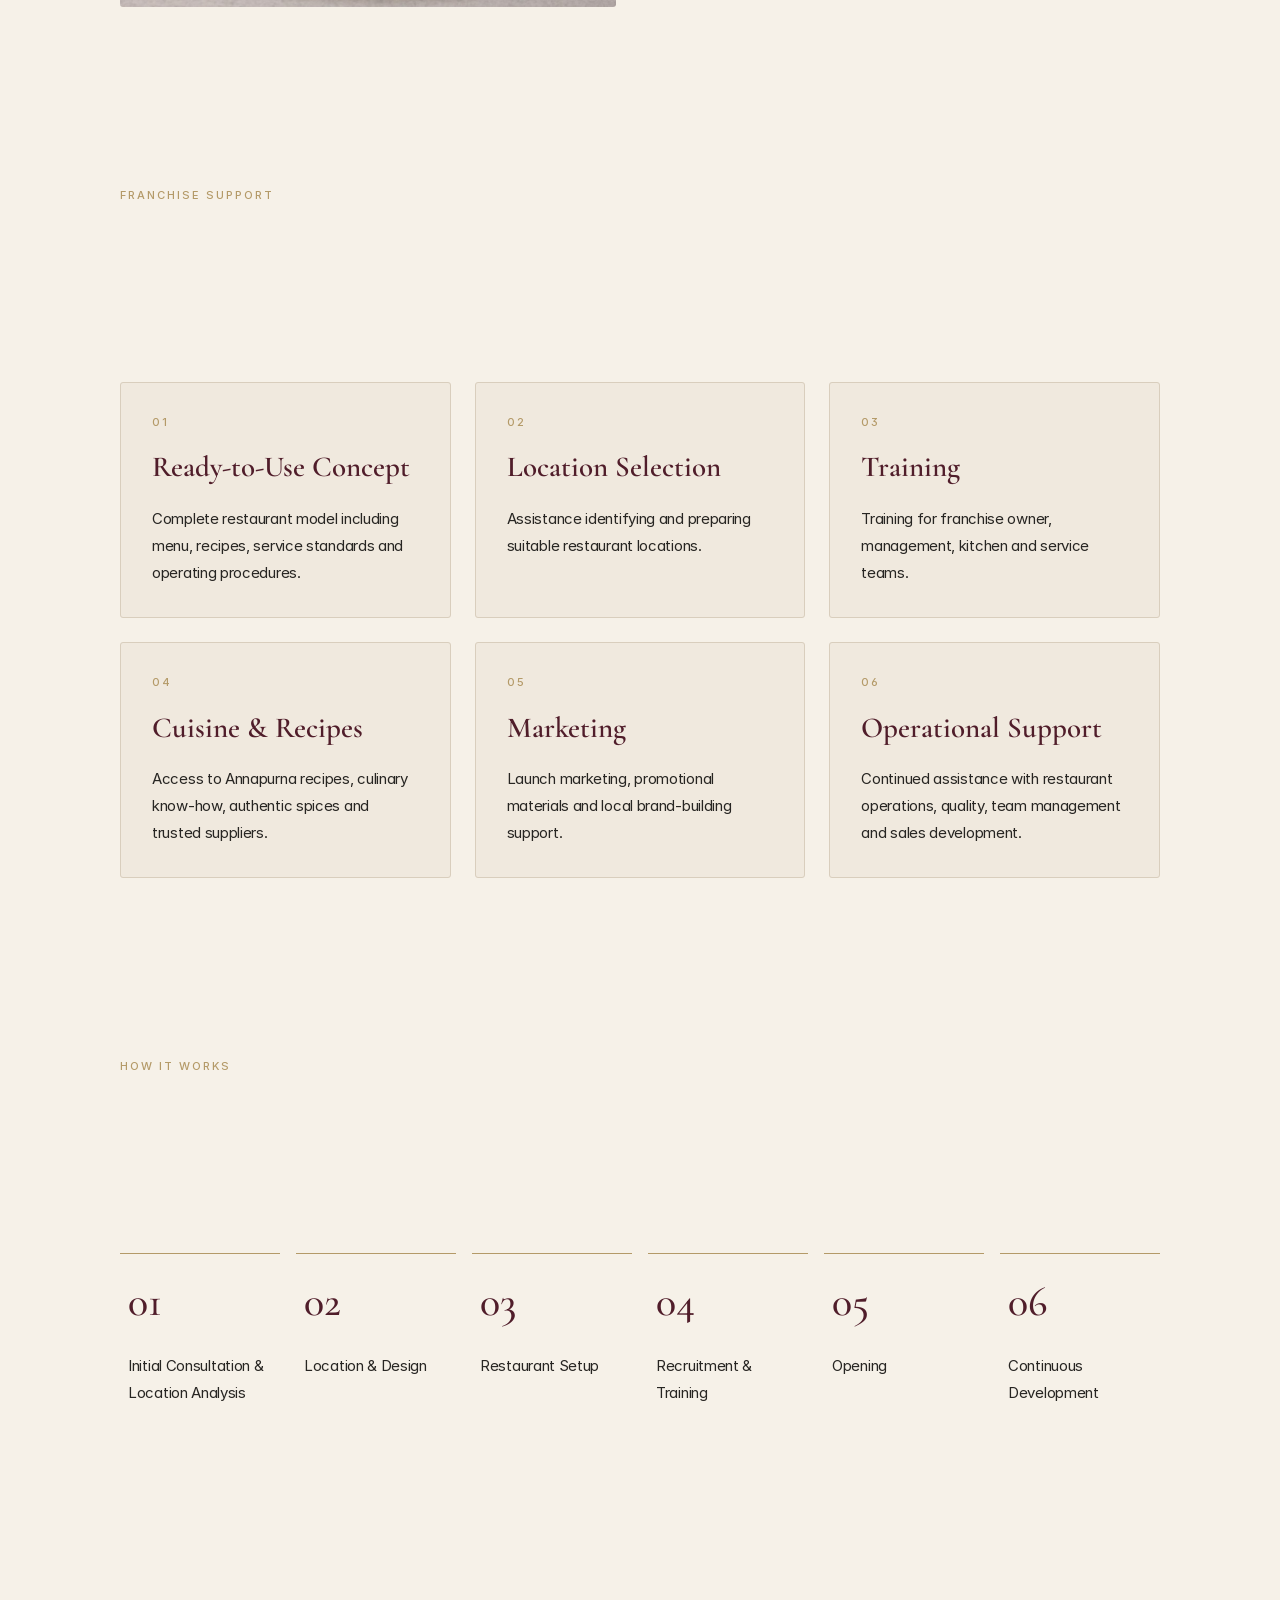
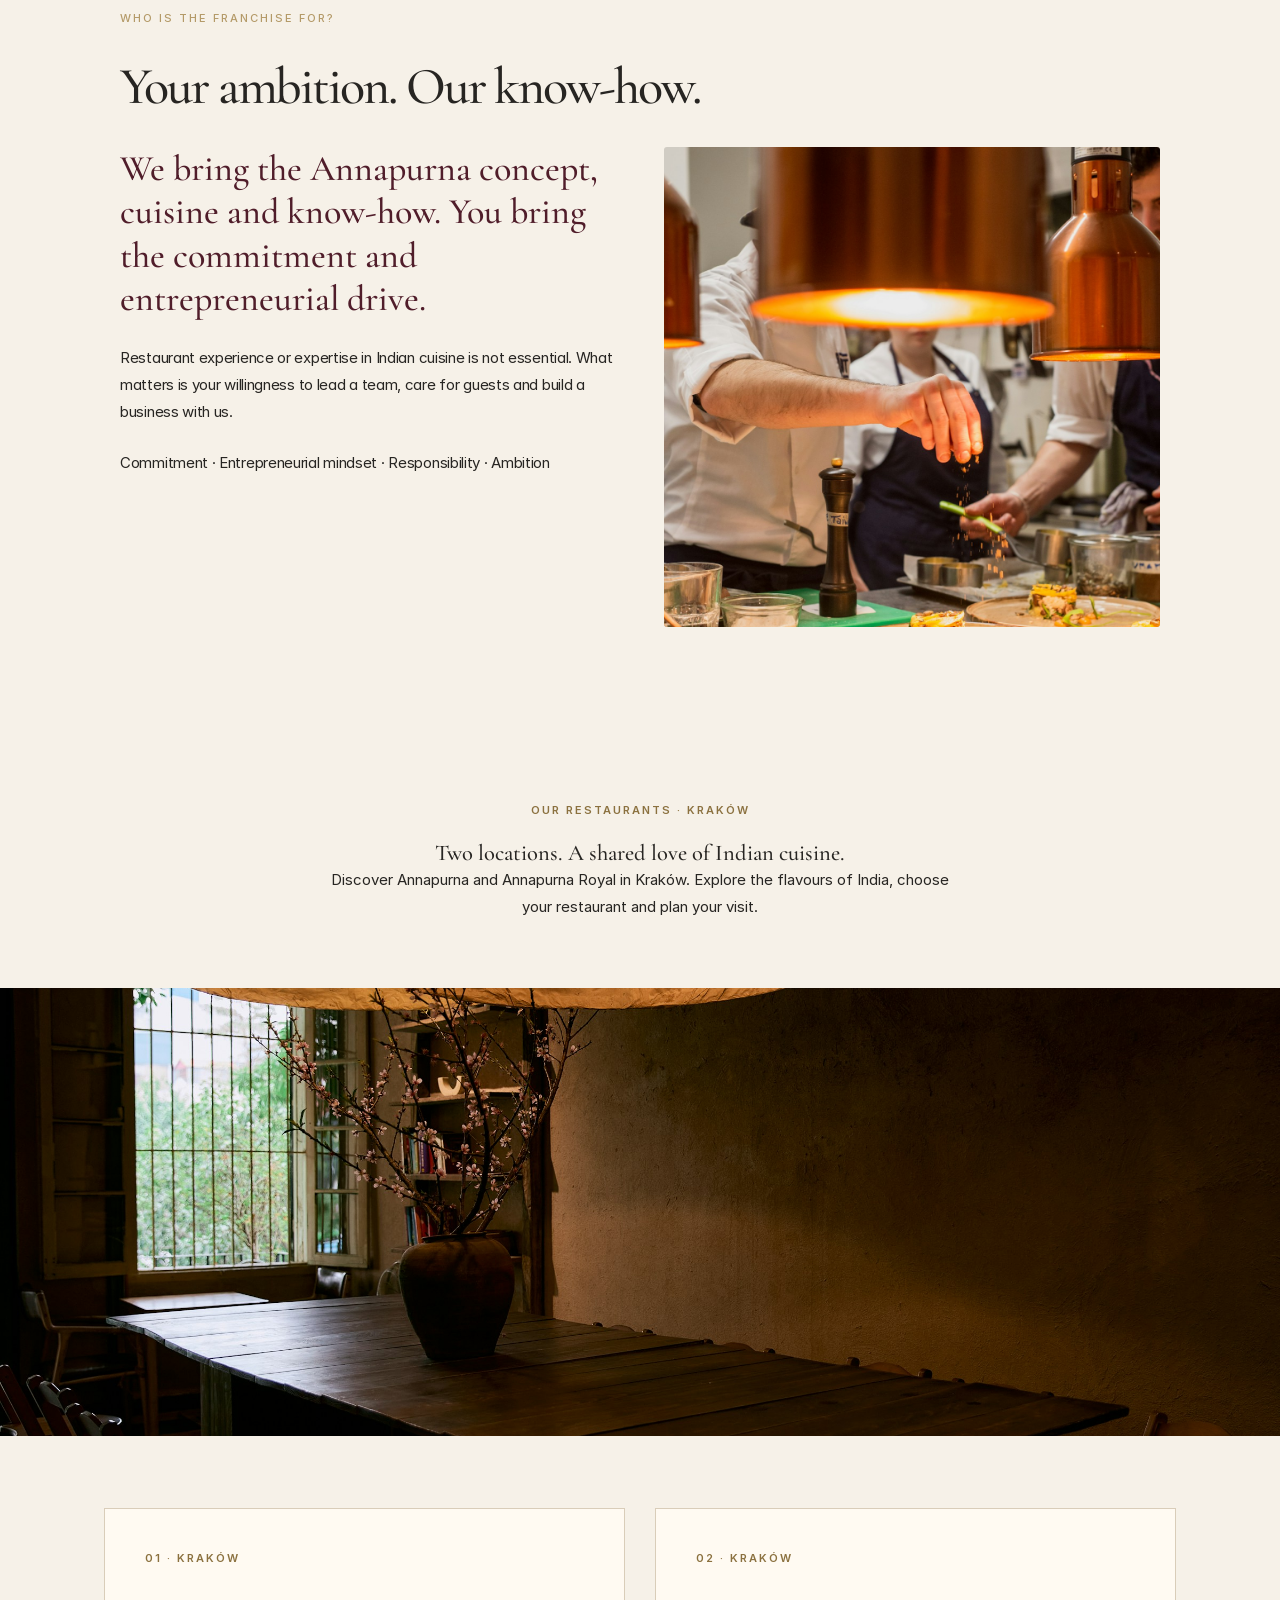
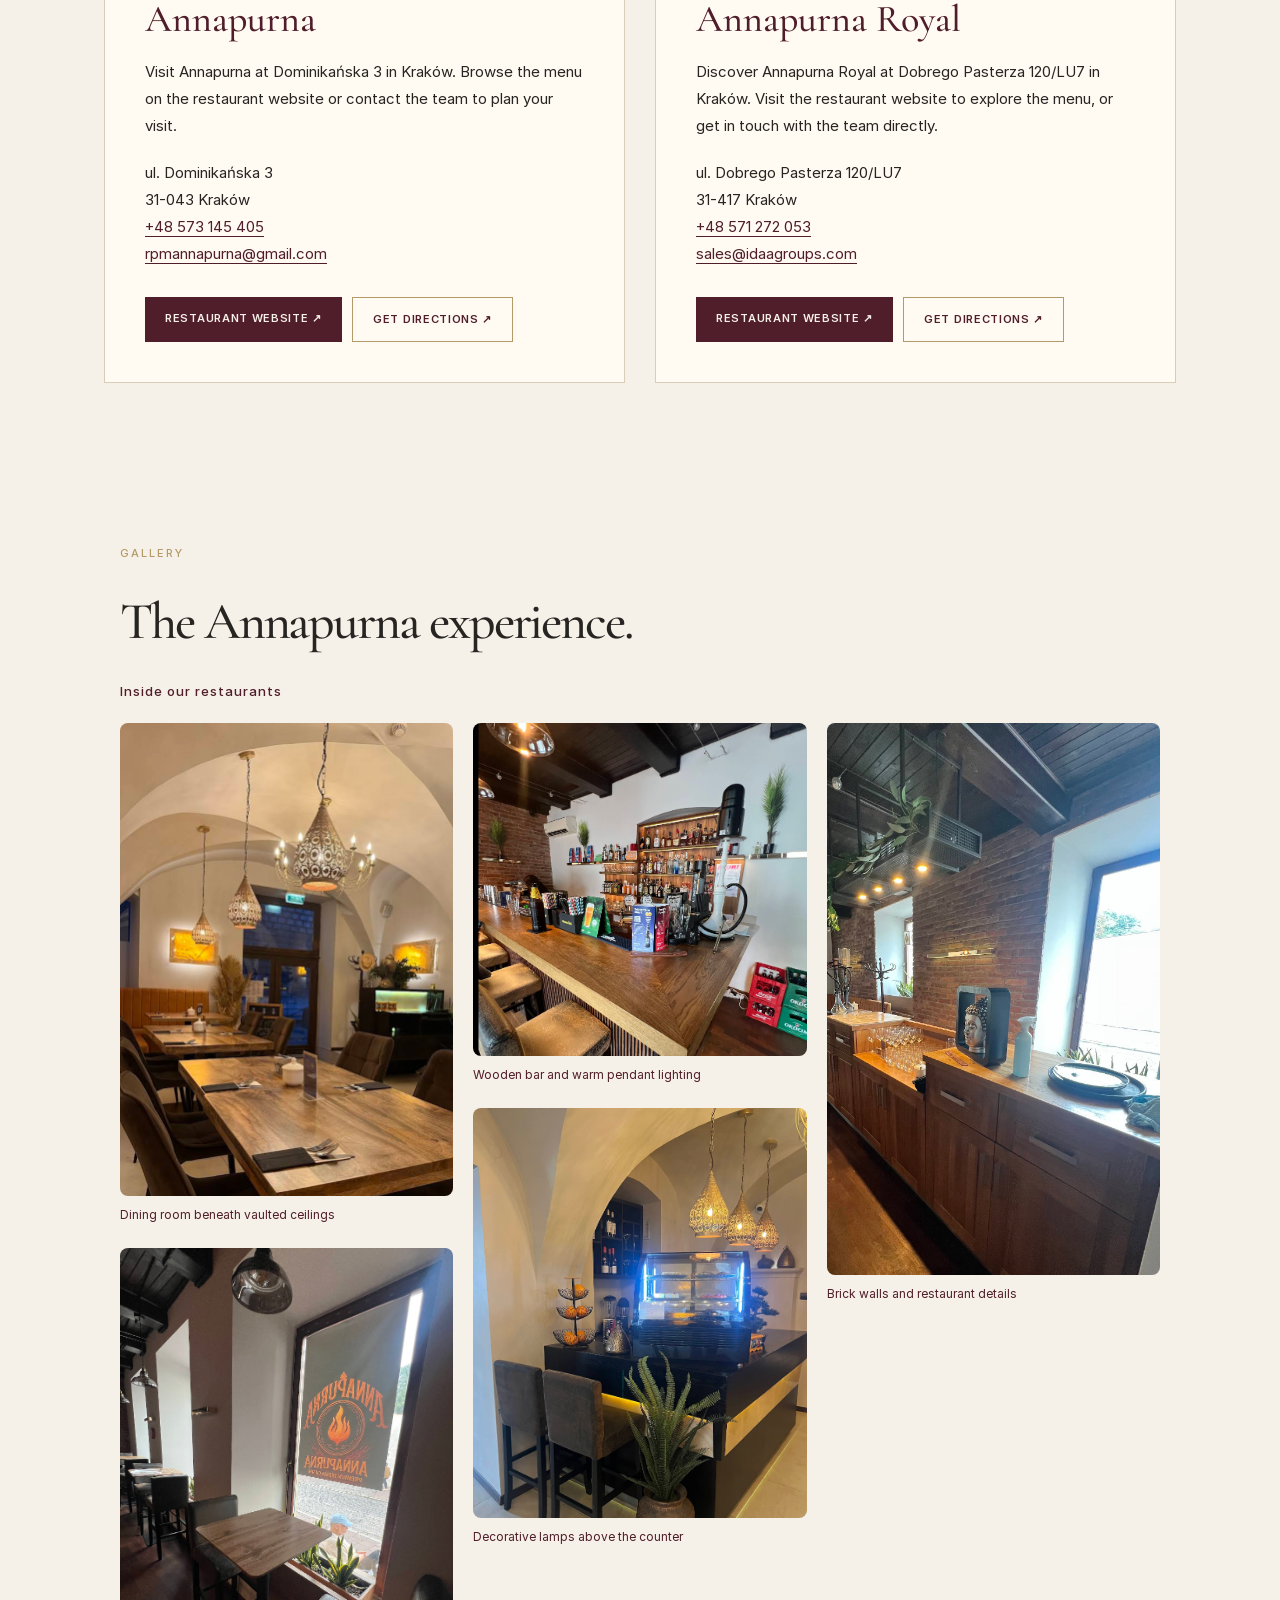
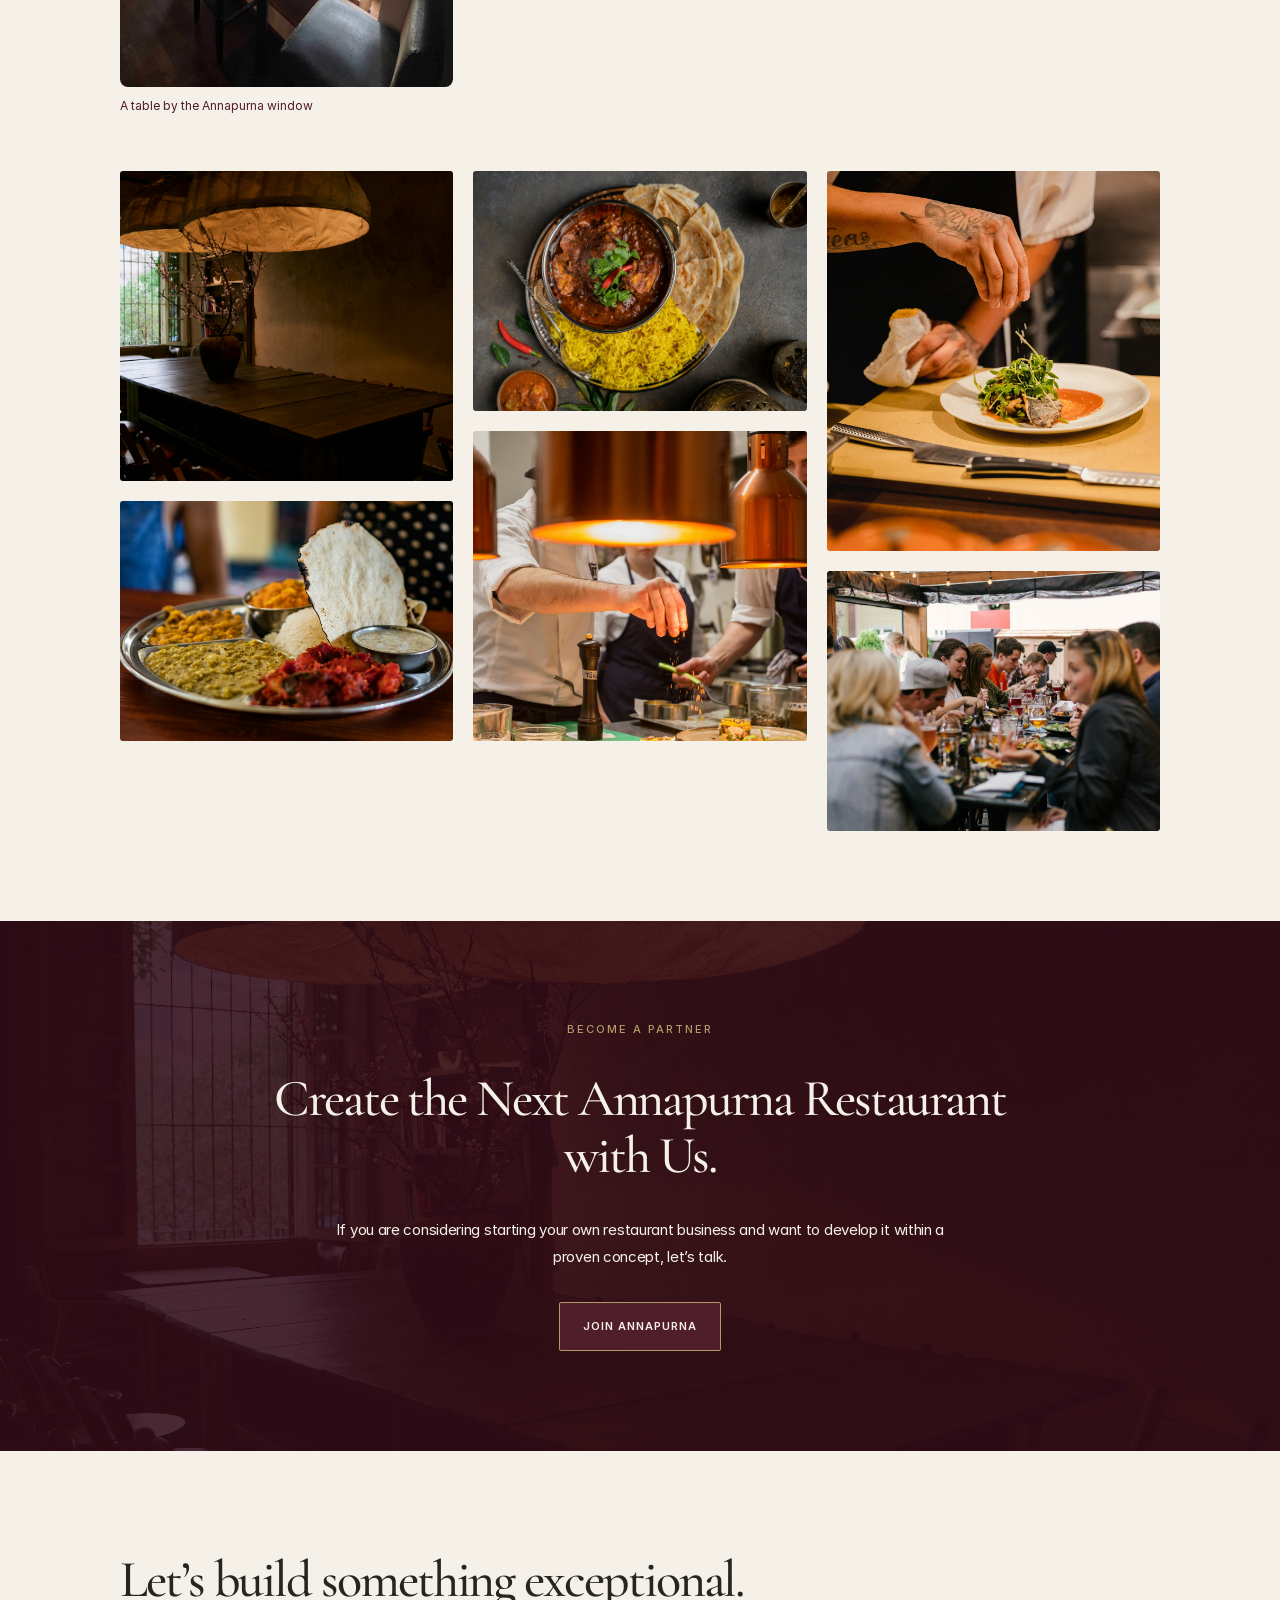
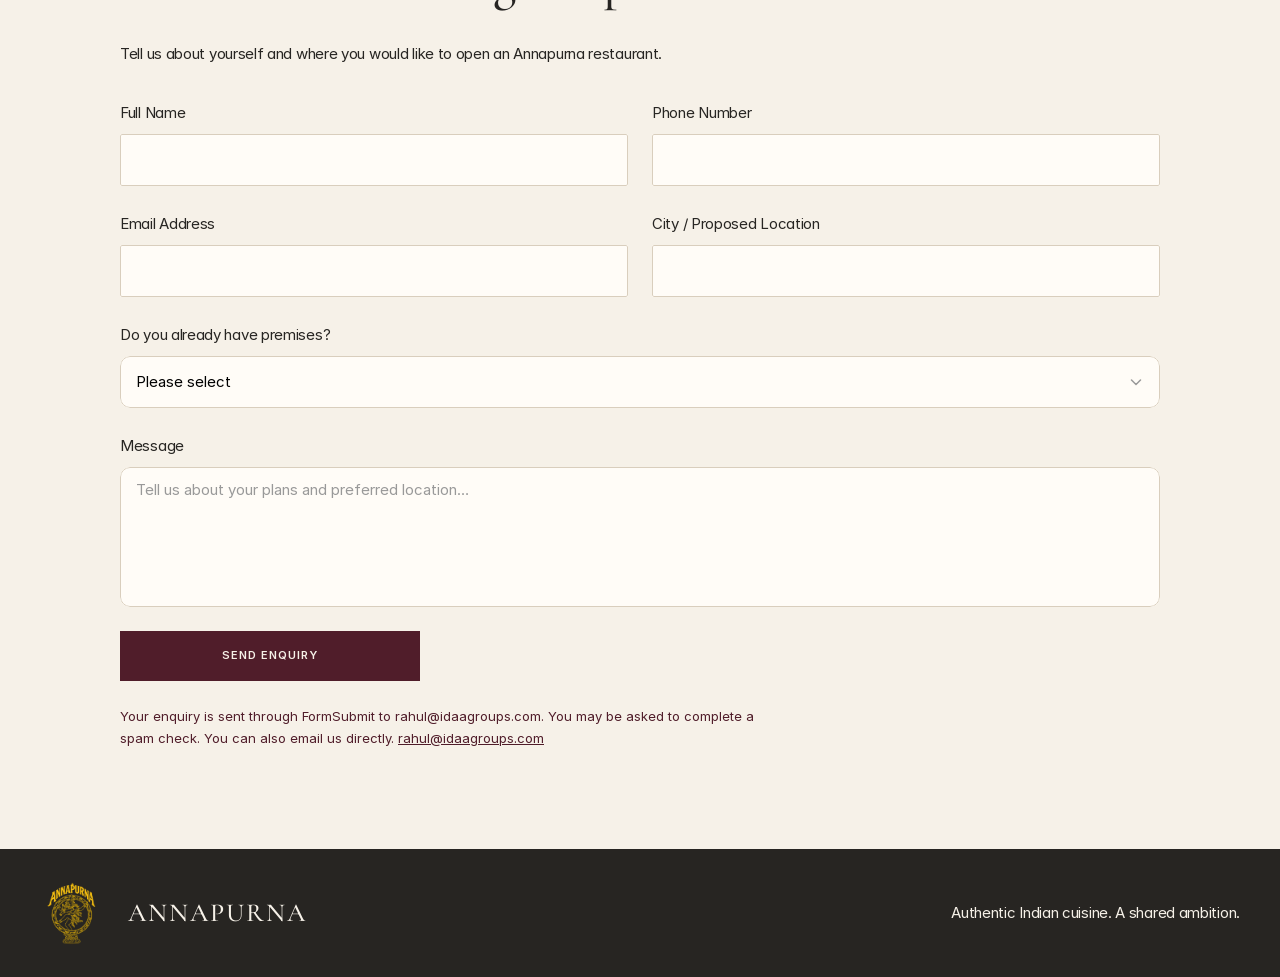
==== commit 4e3b887d: "Align Contact with other navigation labels" ====
--- a/index.html
+++ b/index.html
@@ -65,7 +65,11 @@
 <a class="framer-text framer-styles-preset-nbis3b" data-styles-preset="m0Fi1srIj" href="./#enquiry">Become a Partner</a>
 </p>
 </div>
-<div class="contact-nav-item"><p class="framer-text" style="--framer-font-size:11px;--framer-font-weight:500;--font-selector:SW50ZXItTWVkaXVt"><a class="framer-text framer-styles-preset-nbis3b" href="./contact.html">Contact</a></p></div>
+<div class="framer-d7omqh contact-nav-item" data-framer-component-type="RichTextContainer" style="transform:none">
+<p class="framer-text" style="--framer-font-size:11px;--framer-font-weight:500;--font-selector:SW50ZXItTWVkaXVt">
+<a class="framer-text framer-styles-preset-nbis3b" href="./contact.html">Contact</a>
+</p>
+</div>
 <div class="framer-aljx1r" data-framer-name="Language switch" data-framer-component-type="RichTextContainer" style="transform:none">
 <p dir="auto" class="framer-text" style="--font-selector:SW50ZXItU2VtaUJvbGQ=;--framer-font-size:11px;--framer-font-weight:600">
 <a class="framer-text framer-styles-preset-nbis3b" data-styles-preset="m0Fi1srIj" href="./pl.html">PL</a>
@@ -127,7 +131,11 @@
 <a class="framer-text framer-styles-preset-nbis3b" data-styles-preset="m0Fi1srIj" href="./#enquiry">Become a Partner</a>
 </p>
 </div>
-<div class="contact-nav-item"><p class="framer-text" style="--framer-font-size:11px;--framer-font-weight:500;--font-selector:SW50ZXItTWVkaXVt"><a class="framer-text framer-styles-preset-nbis3b" href="./contact.html">Contact</a></p></div>
+<div class="framer-d7omqh contact-nav-item" data-framer-component-type="RichTextContainer" style="transform:none">
+<p class="framer-text" style="--framer-font-size:11px;--framer-font-weight:500;--font-selector:SW50ZXItTWVkaXVt">
+<a class="framer-text framer-styles-preset-nbis3b" href="./contact.html">Contact</a>
+</p>
+</div>
 <div class="framer-aljx1r" data-framer-name="Language switch" data-framer-component-type="RichTextContainer" style="transform:none">
 <p dir="auto" class="framer-text" style="--font-selector:SW50ZXItU2VtaUJvbGQ=;--framer-font-size:11px;--framer-font-weight:600">
 <a class="framer-text framer-styles-preset-nbis3b" data-styles-preset="m0Fi1srIj" href="./pl.html">PL</a>
